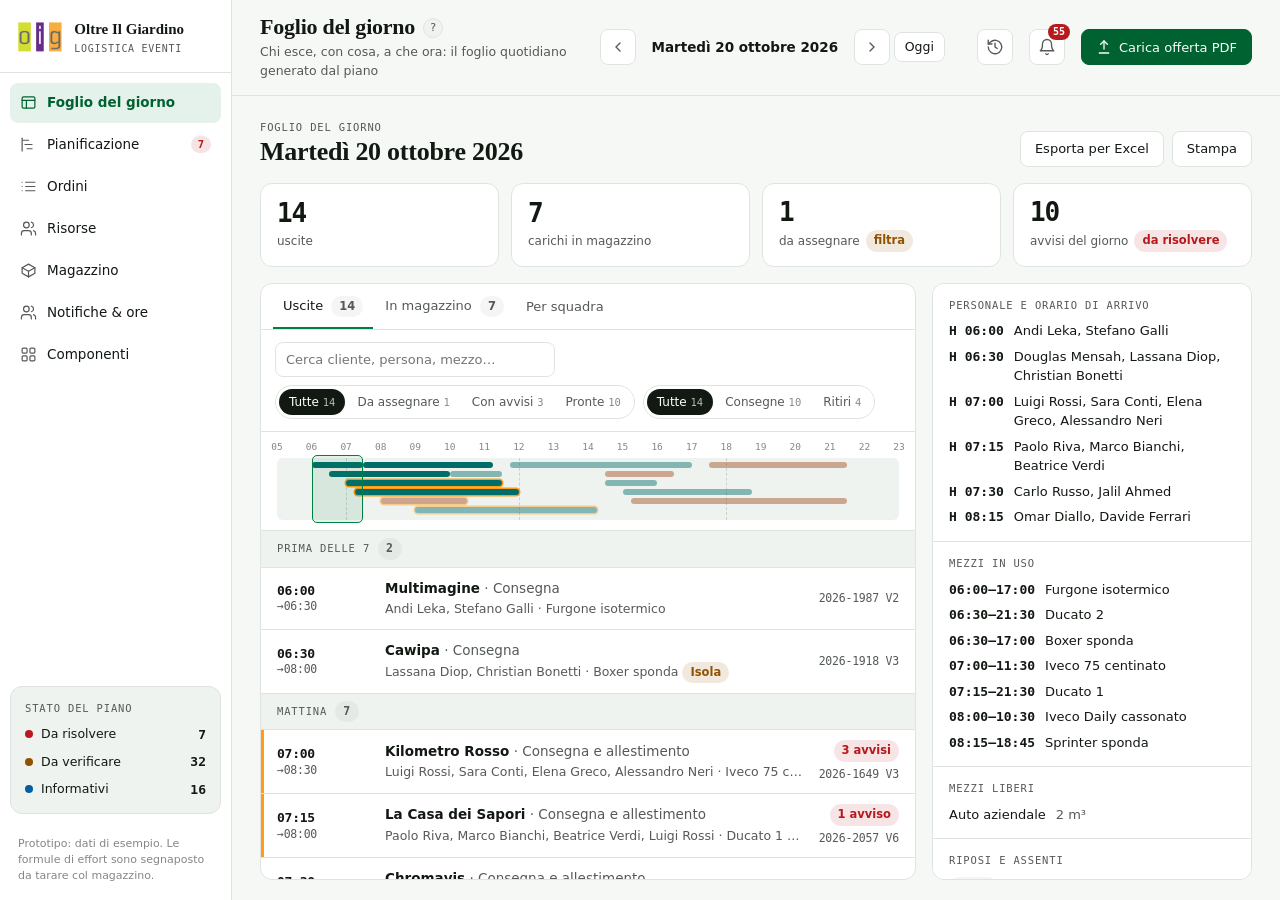
==== Prototipo/index.html @ a17a2441 "Prototipo pianificatore logistica, catalogo e documentazione Dati reali dei clienti (offerte PDF, es" ====
<!doctype html>
<html lang="it">
<head>
<meta charset="utf-8">
<meta name="viewport" content="width=device-width, initial-scale=1">
<meta name="color-scheme" content="light">
<title>Pianificatore Logistica — Oltre Il Giardino</title>
<link rel="icon" href="assets/logo-oig.png">
<script src="assets/offerte/indice.js"></script>
<!-- Font di sistema: nessuna dipendenza esterna (design system Gestione Magazzino) -->
<style>
:root{
  --bg:oklch(97.5% 0.005 145);
  --surface:oklch(100% 0 0);
  --sunken:oklch(96% 0.006 145);
  --fg:oklch(20% 0.015 145);
  --muted:oklch(46% 0.012 145);
  --faint:oklch(62% 0.01 145);
  --border:oklch(91.5% 0.007 145);
  --border-strong:oklch(85% 0.01 145);
  --accent:oklch(52% 0.14 155);
  --accent-ink:oklch(43% 0.12 155);
  --accent-soft:oklch(52% 0.14 155 / .1);
  --on-accent:oklch(99% 0.004 145);
  --hover:oklch(20% 0.015 145 / .045);
  --ok:oklch(46% 0.13 150);
  --warn:oklch(50% 0.13 70);
  --danger:oklch(50% 0.19 27);
  --info:oklch(47% 0.13 250);

  --t-carico:oklch(48% 0.09 255);
  --t-viaggio:oklch(50% 0.09 220);
  --t-consegna:oklch(48% 0.09 190);
  --t-allestimento:oklch(47% 0.12 155);
  --t-disallestimento:oklch(53% 0.12 80);
  --t-ritiro:oklch(51% 0.13 45);
  --t-rientro:oklch(44% 0.04 255);
  --pulse:oklch(78% 0.17 65);
  --t-attesa:oklch(55% 0.03 145);
  --t-pernotta:oklch(42% 0.09 300);
  --t-sopralluogo:oklch(50% 0.1 340);
  --t-altro:oklch(50% 0.02 60);

  --r:8px; --r-lg:12px;
  --font-display:'Iowan Old Style','Charter',Georgia,serif;
  --font-sans:-apple-system,BlinkMacSystemFont,'Segoe UI',system-ui,sans-serif;
  --font-mono:'JetBrains Mono','IBM Plex Mono',ui-monospace,Menlo,Consolas,monospace;
  --ease:cubic-bezier(.2,.7,.2,1);
  --lw:256px;
}
*{box-sizing:border-box}
html,body{height:100%}
body{margin:0; background:var(--bg); color:var(--fg); font:14px/1.5 var(--font-sans); -webkit-font-smoothing:antialiased}
button,input,select,textarea{font:inherit; color:inherit}
h1,h2,h3{margin:0; line-height:1.2; font-weight:600}
h1{font-family:var(--font-display); font-size:22px; letter-spacing:-.01em}
h2{font-size:15px}
h3{font-size:13.5px}
p{margin:0}
:focus-visible{outline:2px solid var(--accent-ink); outline-offset:2px}
.mono{font-family:var(--font-mono); font-variant-numeric:tabular-nums; letter-spacing:-.02em}
.muted{color:var(--muted)}
.small{font-size:12.5px}
.tiny{font-size:11.5px}
.eyebrow{font-family:var(--font-mono); font-size:10.5px; letter-spacing:.08em; text-transform:uppercase; color:var(--muted)}
[hidden]{display:none!important}
.sr{position:absolute; width:1px; height:1px; overflow:hidden; clip:rect(0 0 0 0); white-space:nowrap}
.row{display:flex; align-items:center; gap:8px}
.grow{flex:1; min-width:0}
.wrap{flex-wrap:wrap}

/* ---------- shell ---------- */
.app{display:grid; grid-template-columns:232px minmax(0,1fr); min-height:100vh}
.sidebar{background:var(--surface); border-right:1px solid var(--border); display:flex; flex-direction:column; position:sticky; top:0; height:100vh}
.brand{display:flex; align-items:center; gap:12px; padding:18px 18px 16px; border-bottom:1px solid var(--border)}
.brand img{height:30px; width:auto}
.brand strong{display:block; font-family:var(--font-display); font-size:15px}
.brand small{display:block; font-family:var(--font-mono); font-size:10px; letter-spacing:.07em; text-transform:uppercase; color:var(--muted)}
.nav{padding:10px; display:flex; flex-direction:column; gap:2px; flex:1; overflow-y:auto}
.nav button{display:flex; align-items:center; gap:10px; min-height:40px; padding:8px 10px; border:0; border-radius:var(--r); background:none; cursor:pointer; text-align:left; font-size:13.5px; font-weight:500; transition:background 140ms}
.nav button svg{color:var(--muted); flex:none}
.nav button:hover{background:var(--hover)}
.nav button[aria-current="page"]{background:var(--accent-soft); color:var(--accent-ink); font-weight:600}
.nav button[aria-current="page"] svg{color:var(--accent-ink)}
.nav .count{margin-left:auto; font-family:var(--font-mono); font-size:10.5px; font-weight:700; padding:1px 7px; border-radius:999px; background:oklch(50% 0.19 27 / .12); color:var(--danger)}
.health{margin:10px; padding:14px; border:1px solid var(--border); border-radius:var(--r-lg); background:var(--sunken); display:grid; gap:8px}
.health .row{justify-content:space-between; font-size:12.5px}
.health b{font-family:var(--font-mono); font-size:13px}
.side-foot{padding:12px 18px 16px; font-size:11px; color:var(--faint); line-height:1.45}

.main{min-width:0; display:flex; flex-direction:column}
.topbar{position:sticky; top:0; z-index:20; background:oklch(97.5% 0.005 145 / .9); backdrop-filter:blur(10px); border-bottom:1px solid var(--border); padding:14px 28px; display:flex; align-items:center; gap:16px; flex-wrap:wrap}
.topbar .title{flex:1 1 240px; min-width:0}
.topbar .title p{font-size:12.5px; color:var(--muted); margin-top:3px}
.datenav{display:flex; align-items:center; gap:4px}
.datenav .label{min-width:210px; text-align:center; font-weight:600; font-size:13.5px}
.datenav .label::first-letter{text-transform:uppercase}

/* ---------- controls ---------- */
.btn{display:inline-flex; align-items:center; justify-content:center; gap:7px; min-height:36px; padding:7px 14px; border:1px solid var(--border); border-radius:var(--r); background:var(--surface); cursor:pointer; font-size:13px; font-weight:500; white-space:nowrap; transition:background 140ms, border-color 140ms}
.btn:hover{background:var(--sunken); border-color:var(--border-strong)}
.btn-primary{background:var(--accent-ink); border-color:var(--accent-ink); color:var(--on-accent)}
.btn-primary:hover{background:oklch(38% 0.11 155); border-color:oklch(38% 0.11 155)}
.btn-ghost{border-color:transparent; background:none; color:var(--muted)}
.btn-ghost:hover{color:var(--fg)}
.btn-sm{min-height:30px; padding:4px 10px; font-size:12.5px}
.icon-btn{position:relative; display:inline-grid; place-items:center; width:36px; height:36px; border:1px solid var(--border); border-radius:var(--r); background:var(--surface); color:var(--muted); cursor:pointer; transition:background 140ms, color 140ms}
.icon-btn:hover{background:var(--sunken); color:var(--fg)}
.icon-btn .badge{position:absolute; top:-6px; right:-6px; min-width:18px; padding:1px 5px; border-radius:999px; background:var(--danger); color:#fff; font:700 10px/1.4 var(--font-mono)}
.seg{display:inline-flex; padding:3px; gap:2px; border:1px solid var(--border); border-radius:999px; background:var(--surface)}
.seg button{border:0; background:none; padding:5px 12px; min-height:28px; border-radius:999px; cursor:pointer; font-size:12.5px; font-weight:500; color:var(--muted); transition:background 140ms,color 140ms}
.seg button:hover{color:var(--fg)}
.seg button[aria-pressed="true"]{background:var(--fg); color:var(--surface)}
input,select,textarea{width:100%; min-height:36px; padding:7px 10px; border:1px solid var(--border); border-radius:var(--r); background:var(--surface); font-size:13px; transition:border-color 140ms}
input:hover,select:hover,textarea:hover{border-color:var(--border-strong)}
input:focus,select:focus,textarea:focus{outline:3px solid var(--accent-soft); border-color:var(--accent)}
textarea{min-height:64px; resize:vertical}
label.fl{display:block; font-size:12px; font-weight:600; color:var(--muted); margin-bottom:4px}

.chip{display:inline-flex; align-items:center; gap:5px; padding:2px 8px; border-radius:999px; font-size:11.5px; font-weight:600; white-space:nowrap; background:var(--hover); color:var(--muted)}
.chip.ok{background:oklch(46% 0.13 150 / .12); color:var(--ok)}
.chip.warn{background:oklch(50% 0.13 70 / .13); color:var(--warn)}
.chip.err{background:oklch(50% 0.19 27 / .11); color:var(--danger)}
.chip.info{background:oklch(47% 0.13 250 / .1); color:var(--info)}
.dot{width:8px; height:8px; border-radius:50%; flex:none; background:var(--faint)}
.dot.ok{background:var(--ok)} .dot.warn{background:var(--warn)} .dot.err{background:var(--danger)} .dot.info{background:var(--info)}
.tag{display:inline-flex; align-items:center; gap:6px; font-size:12px; font-weight:600}
.tag i{width:10px; height:10px; border-radius:3px; background:var(--c)}

/* ---------- surfaces ---------- */
.view{padding:24px 28px 56px; display:flex; flex-direction:column; gap:16px; animation:in 220ms var(--ease) both}
@keyframes in{from{opacity:0; transform:translateY(4px)}}
.card{background:var(--surface); border:1px solid var(--border); border-radius:var(--r-lg); min-width:0}
.card-head{padding:12px 16px; border-bottom:1px solid var(--border); display:flex; align-items:center; gap:12px; flex-wrap:wrap; min-height:56px}
.card-body{padding:16px}
.kpis{display:grid; grid-template-columns:repeat(auto-fit,minmax(170px,1fr)); gap:12px}
.kpi{background:var(--surface); border:1px solid var(--border); border-radius:var(--r-lg); padding:14px 16px}
.kpi .n{font-family:var(--font-mono); font-size:26px; font-weight:600; letter-spacing:-.04em; line-height:1.1}
.kpi .l{font-size:12px; color:var(--muted); margin-top:4px; display:flex; gap:6px; align-items:center}
table{width:100%; border-collapse:collapse; font-size:13px}
th{text-align:left; font-size:11.5px; font-weight:600; color:var(--muted); padding:9px 12px; border-bottom:1px solid var(--border); background:var(--sunken); white-space:nowrap; position:sticky; top:0; z-index:1}
td{padding:10px 12px; border-bottom:1px solid var(--border); vertical-align:top}
tbody tr:last-child td{border-bottom:0}
tr.click{cursor:pointer; transition:background 120ms}
tr.click:hover{background:var(--hover)}
.num{text-align:right; font-family:var(--font-mono); font-variant-numeric:tabular-nums; white-space:nowrap}
.table-box{overflow:auto}
.tabbar{display:flex; gap:2px; padding:0 12px; border-bottom:1px solid var(--border)}
.tabbar button{border:0; background:none; padding:12px 10px 10px; cursor:pointer; color:var(--muted); font-size:13px; font-weight:500; border-bottom:2px solid transparent; transition:color 140ms}
.tabbar button:hover{color:var(--fg)}
.tabbar button[aria-selected="true"]{color:var(--fg); border-bottom-color:var(--accent)}
/* registro modifiche */
.reg{list-style:none; margin:0; padding:0; display:grid}
.reg li{display:flex; gap:12px; align-items:center; padding:10px 0; border-bottom:1px solid var(--border)}
.reg li.annullata{opacity:.55} .reg li.annullata .grow>div:first-child{text-decoration:line-through}
.empty{padding:36px 20px; text-align:center; color:var(--muted); font-size:13px}
.meter{width:72px; height:6px; border-radius:999px; background:var(--sunken); overflow:hidden; display:inline-block; vertical-align:middle}
.meter b{display:block; height:100%; background:var(--accent)}
.meter.hi b{background:var(--warn)}

/* ---------- gantt ---------- */
.planner{display:grid; grid-template-columns:minmax(0,1fr) 340px; gap:16px; align-items:start}
@media (max-width:1240px){.planner{grid-template-columns:minmax(0,1fr)}}
.gscroll{overflow:auto; max-height:calc(100vh - 250px); scrollbar-width:thin}
.gantt{position:relative; width:calc(var(--lw) + var(--w)); min-width:100%}
.g-head,.g-row{display:grid; grid-template-columns:var(--lw) var(--w)}
.g-head{position:sticky; top:0; z-index:8; background:var(--surface)}
.g-corner{position:sticky; left:0; z-index:2; background:var(--sunken); border-right:1px solid var(--border); border-bottom:1px solid var(--border); padding:0 14px; display:flex; align-items:center}
.g-scale{position:relative; height:66px; background:var(--sunken); border-bottom:1px solid var(--border)}
.g-mbar{display:flex; height:22px; width:100%}
.mbseg{flex:0 0 auto; height:22px; position:relative; display:flex; align-items:center; background:oklch(91% 0.055 var(--h)); border-right:1px solid var(--surface); box-shadow:inset 0 -1px 0 oklch(80% 0.07 var(--h))}
.mb-lab{position:sticky; left:var(--lw); padding:0 10px; font-size:11px; font-weight:600; letter-spacing:.02em; color:oklch(32% 0.09 var(--h)); white-space:nowrap}
.g-scale .tk{position:absolute; top:22px; bottom:0; border-left:1px solid var(--border); padding:6px 0 0 6px; font-family:var(--font-mono); font-size:11px; color:var(--muted); white-space:nowrap}
.g-scale .tk b{display:block; font-family:var(--font-sans); font-size:12.5px; color:var(--fg); font-weight:600}
.g-scale .tk.today b{color:var(--accent-ink)}
.g-scale .tk.m1{border-left:2px solid var(--border-strong)}
.g-scale .tk.minor{top:50px; padding-top:0; color:var(--faint); font-size:9.5px; border-left-color:transparent}
.g-overlay{position:absolute; top:66px; bottom:0; left:var(--lw); width:var(--w); pointer-events:none}
.g-overlay i{position:absolute; top:0; bottom:0; border-left:1px solid var(--border)}
.g-overlay i.hr{border-left:1px dashed oklch(91.5% 0.007 145 / .7)}
.zoomer{align-items:center}
.sortsel{width:auto; min-height:30px; padding:3px 8px; font-size:12.5px}
.zoomer button{width:28px; padding:0; font-size:16px; line-height:1}
.zoomer span{min-width:48px; text-align:center; font-size:12px; color:var(--muted)}
.g-overlay i.shade{border:0; background:oklch(20% 0.015 145 / .028)}
.g-overlay i.today{border:0; background:var(--accent-soft)}
.g-now{position:absolute; top:0; bottom:0; width:2px; margin-left:-1px; background:var(--danger); z-index:3}
.g-now::before{content:''; position:absolute; top:-1px; left:-3px; width:8px; height:8px; border-radius:50%; background:var(--danger)}
.g-section{position:sticky; left:0; padding:14px 14px 6px; width:var(--lw)}
.g-row{position:relative}
.g-label{position:sticky; left:0; z-index:4; background:var(--surface); border-right:1px solid var(--border); border-bottom:1px solid var(--border); padding:8px 12px 8px 14px; display:flex; align-items:center; gap:8px; min-width:0}
.g-label .t{min-width:0; flex:1}
.g-label .l1{font-size:13px; font-weight:600; white-space:nowrap; overflow:hidden; text-overflow:ellipsis}
.g-label .l2{font-size:11.5px; color:var(--muted); white-space:nowrap; overflow:hidden; text-overflow:ellipsis}
.g-row.child .g-label{padding-left:40px; background:var(--sunken)}
.g-row.child .g-label .l1{font-weight:500}
.g-track{position:relative; border-bottom:1px solid var(--border); min-height:44px}
.g-empty{position:sticky; left:calc(var(--lw) + 16px); display:inline-block; padding:34px 0; font-size:13px; color:var(--muted)}
.g-row.drop .g-track{background:var(--accent-soft); box-shadow:inset 0 0 0 1.5px var(--accent)}
.chev{display:grid; place-items:center; width:24px; height:24px; border:0; border-radius:6px; background:none; color:var(--muted); cursor:pointer; flex:none; transition:transform 160ms var(--ease), background 140ms}
.chev:hover{background:var(--hover); color:var(--fg)}
.chev[aria-expanded="true"]{transform:rotate(90deg)}
.bar{position:absolute; z-index:2; display:flex; align-items:center; padding:0 7px; border:0; border-radius:5px; background:var(--c); color:#fff; font-size:11px; font-weight:600; white-space:nowrap; overflow:hidden; text-overflow:ellipsis; cursor:pointer; box-shadow:inset 0 -1px 0 oklch(0% 0 0 / .14); transition:filter 140ms, transform 140ms}
.bar:hover{filter:brightness(1.1); z-index:5}
.bar[draggable="true"]{cursor:grab}
.bar.dragging{opacity:.35}
.bar.slim{padding:0; justify-content:center; border-radius:min(5px,40%)}
/* barra troppo stretta per il testo: tre puntini indicano che c'è un'etichetta (nel tooltip e nel dettaglio) */
.bar .more{display:flex; gap:2px}
.bar .more i{width:3px; height:3px; border-radius:50%; background:currentColor; opacity:.9}
.bar.occ{background:repeating-linear-gradient(-45deg,var(--c) 0 5px,oklch(from var(--c) calc(l + .14) c h) 5px 10px)}
.bar.manual::after{content:""; position:absolute; top:2px; right:2px; width:5px; height:5px; border-radius:50%; background:#fff}
/* bordo di conflitto interno: non invade le barre vicine */
/* conflitto: la barra pulsa lentamente verso il rosso (niente bordi), lo stesso ritmo per tutte */
.bar.is-conflict::before,.legend .pulse::before{content:""; position:absolute; inset:0; border-radius:inherit; background:var(--pulse); opacity:0; pointer-events:none; animation:conflitto 2.4s ease-in-out infinite}
@keyframes conflitto{0%,100%{opacity:0} 50%{opacity:.85}}
/* la cella della griglia (ora o giorno, secondo lo zoom) che contiene il conflitto pulsa in controfase e più tenue */
.cellpulse{position:absolute; top:0; bottom:0; z-index:0; background:var(--pulse); opacity:0; pointer-events:none; animation:conflitto-cella 2.4s ease-in-out -1.2s infinite}
@keyframes conflitto-cella{0%,100%{opacity:0} 50%{opacity:.22}}
/* barre sottili: tacche rosse sopra e sotto, stessa larghezza, il colore del task resta visibile */
.clash{position:absolute; top:3px; bottom:3px; z-index:1; border-radius:4px; background:repeating-linear-gradient(-45deg, oklch(50% 0.19 27 / .18) 0 5px, transparent 5px 10px)}
.off{position:absolute; top:4px; bottom:4px; z-index:1; border-radius:5px; background:repeating-linear-gradient(-45deg, oklch(20% 0.015 145 / .07) 0 6px, transparent 6px 12px); border:1px dashed var(--border-strong); font-size:11px; color:var(--muted); display:flex; align-items:center; padding:0 8px; overflow:hidden; white-space:nowrap}
/* Spazio + trascina = sposta il diagramma */
body.space-pan .gscroll, body.space-pan .gscroll *{cursor:grab !important}
body.space-pan .gscroll .bar{pointer-events:none}
body.panning .gscroll, body.panning .gscroll *{cursor:grabbing !important; user-select:none}
/* pianificazione a tutta altezza: scorrono solo le righe del Gantt, legenda fissa in fondo */
@media (min-width:1241px){
  .main{height:100vh}
  .view{flex:1; min-height:0; overflow:auto}
  .view.fit{overflow:hidden; padding-bottom:20px}
  .view.fit .planner{flex:1; min-height:0; align-items:stretch}
  .view.fit .planner > .card{display:flex; flex-direction:column; min-height:0}
  .view.fit .gscroll,.view.fit .alerts-scroll{flex:1; min-height:0; max-height:none}
}
.legend{flex:none; display:flex; gap:6px 16px; flex-wrap:wrap; padding:12px 16px; border-top:1px solid var(--border); font-size:12px; color:var(--muted)}

/* ---------- avvisi ---------- */
.alerts{display:flex; flex-direction:column}
.alert{display:grid; grid-template-columns:auto 1fr; gap:4px 10px; padding:12px 16px; border:0; border-bottom:1px solid var(--border); background:none; text-align:left; cursor:pointer; transition:background 120ms}
.alert:hover{background:var(--hover)}
.alert:last-child{border-bottom:0}
.alert .dot{margin-top:6px}
.alert .a-t{font-size:13px; font-weight:600}
.alert .a-d{grid-column:2; font-size:12px; color:var(--muted)}
.alert .a-f{grid-column:2; font-size:12px; color:var(--accent-ink)}
.alerts-scroll{max-height:calc(100vh - 250px); overflow:auto}

/* ---------- foglio del giorno ---------- */
.sheet-head{display:flex; align-items:flex-end; gap:16px; flex-wrap:wrap}
.sheet-head h2{font-family:var(--font-display); font-size:26px; font-weight:600; letter-spacing:-.01em}
.sheet-head h2::first-letter{text-transform:uppercase}
/* foglio del giorno a tutta altezza: lista principale che scorre, colonna laterale fissa */
.giorno{display:grid; grid-template-columns:minmax(0,1fr) 320px; gap:16px; min-height:0}
.gl{display:flex; flex-direction:column; min-height:0}
.gl .tabbar .chip{margin-left:4px}
.gl-filtri{border-bottom:1px solid var(--border)}
.gl-scroll{flex:1; min-height:0; overflow:auto}
.gt{position:relative; padding:8px 16px 10px; border-bottom:1px solid var(--border); background:var(--surface); user-select:none; cursor:col-resize}
.gt-scale{position:relative; height:14px; margin-bottom:4px}
.gt-scale span{position:absolute; transform:translateX(-50%); font-family:var(--font-mono); font-size:9.5px; color:var(--faint)}
.gt-track{position:relative; height:calc(var(--lanes) * 9px + 8px); min-height:24px; border-radius:6px; background:var(--sunken)}
.gt-f{position:absolute; top:0; bottom:0; border-left:1px dashed var(--border-strong)}
.gt-bar{position:absolute; height:6px; padding:0; border:0; border-radius:3px; background:var(--c); opacity:.45; cursor:pointer; transition:opacity 140ms, transform 140ms}
.gt-bar.vis{opacity:1}
.gt-bar.w{box-shadow:0 0 0 1.5px var(--pulse)}
.gt-bar:hover{transform:scaleY(1.6); opacity:1}
.gt-now{position:absolute; top:-3px; bottom:-3px; width:2px; background:var(--danger)}
.gt-cur{position:absolute; top:-3px; bottom:-3px; border:1.5px solid var(--accent); border-radius:5px; background:var(--accent-soft); pointer-events:none; transition:left 120ms, width 120ms}
.gl-item.hot .gl-main,.gl-item.hov .gl-main{background:var(--accent-soft)}
.gl-item.hot{animation:hot 1.6s ease-out}
@keyframes hot{0%{box-shadow:inset 3px 0 0 var(--accent)}100%{box-shadow:inset 3px 0 0 transparent}}
.gl-group + .gl-group{border-top:1px solid var(--border)}
.gl-gh{position:sticky; top:0; z-index:2; display:flex; align-items:center; gap:8px; padding:7px 16px; background:var(--sunken); border-bottom:1px solid var(--border); font-family:var(--font-mono); font-size:10.5px; letter-spacing:.08em; text-transform:uppercase; color:var(--muted)}
.gl-item{border-bottom:1px solid var(--border)}
.gl-item:last-child{border-bottom:0}
.gl-item.has-w{box-shadow:inset 3px 0 0 var(--pulse)}
.gl-main{width:100%; display:grid; grid-template-columns:96px minmax(0,1fr) auto; gap:12px; align-items:center; padding:10px 16px; border:0; background:none; text-align:left; cursor:pointer; transition:background 120ms}
.gl-main:hover{background:var(--hover)}
.gl-item.open .gl-main{background:var(--accent-soft)}
.gl-ora{font-size:13px; font-weight:600; display:flex; flex-direction:column; line-height:1.25}
.gl-ora .muted{font-weight:400; font-size:11.5px}
.gl-body{display:flex; flex-direction:column; gap:2px; min-width:0}
.gl-l1{font-size:13.5px; white-space:nowrap; overflow:hidden; text-overflow:ellipsis}
.gl-l2{font-size:12.5px; color:var(--muted); white-space:nowrap; overflow:hidden; text-overflow:ellipsis}
.gl-side{display:flex; flex-direction:column; align-items:flex-end; gap:4px}
.gl-more{padding:4px 16px 14px 124px; background:var(--accent-soft)}
.gs-row{display:grid; grid-template-columns:170px minmax(0,1fr); gap:12px; padding:9px 16px; border-bottom:1px solid var(--border); align-items:center}
.gs-who{display:flex; flex-direction:column}
.gs-seq{display:flex; flex-wrap:wrap; gap:4px 6px; align-items:center; font-size:12.5px}
.gs-step{display:inline-flex; align-items:center; gap:5px; padding:2px 8px 2px 6px; border-radius:999px; background:var(--sunken)}
.gs-step i{width:8px; height:8px; border-radius:2px; background:var(--c)}
.gs-arr{color:var(--faint)}
.gside{min-height:0; overflow:auto}
.crew-v{grid-template-columns:1fr!important}
.crew-v > div{border-right:0!important; border-bottom:1px solid var(--border)}
.crew-v > div:last-child{border-bottom:0}
.kpi-btn{text-align:left; cursor:pointer; font:inherit; color:inherit; transition:border-color 140ms, background 140ms}
.kpi-btn:hover{border-color:var(--accent); background:var(--accent-soft)}
.print-only{display:none}
@media (min-width:1241px){ .view.fit .giorno{flex:1; grid-template-rows:minmax(0,1fr)} .view.fit .gl,.view.fit .gside{min-height:0; overflow:hidden} .view.fit .gside{overflow:auto} }
@media (max-width:1240px){ .giorno{grid-template-columns:1fr} .gl-scroll{max-height:none} .gl-more{padding-left:16px} }
@media print{ .giorno,.kpis{display:none!important} .print-only{display:block} }
.crew{display:grid; grid-template-columns:repeat(auto-fit,minmax(240px,1fr)); gap:0}
.crew > div{padding:14px 16px; border-right:1px solid var(--border)}
.crew > div:last-child{border-right:0}
.crew ul{list-style:none; margin:8px 0 0; padding:0; display:grid; gap:6px; font-size:13px}
.crew li{display:flex; gap:10px}
.crew .h{font-family:var(--font-mono); font-weight:600; min-width:48px; white-space:nowrap; flex:none}
.sheet td{font-size:12.5px}
.sheet td.who{min-width:150px}
td.mono{white-space:nowrap}
.sheet .need,.mag-sheet .need{color:var(--danger); font-weight:600}
/* report cartacei di magazzino */
.print-only{display:none}
.mag-list{display:grid; gap:14px}
.mag-sheet{padding:16px 18px; display:grid; gap:12px}
.mag-h{display:flex; align-items:flex-start; gap:12px}
.mag-h h3{margin:2px 0 0; font-size:16px}
.mag-h .mono{font-size:18px; font-weight:700}
.mag-info{display:grid; grid-template-columns:repeat(auto-fit,minmax(200px,1fr)); gap:6px 18px; margin:0}
.mag-info dt{font-size:10.5px; letter-spacing:.06em; text-transform:uppercase; color:var(--muted)}
.mag-info dd{margin:0; font-size:13px}
.mag-t{width:100%; border-collapse:collapse; font-size:13px}
.mag-t th,.mag-t td{border:1px solid var(--border); padding:6px 8px; text-align:left}
.mag-t th{background:var(--sunken); font-size:11.5px}
.mag-t .num{text-align:right; font-family:var(--font-mono)}
.mag-t .pen{width:90px} .mag-t .pen.c{text-align:center; font-size:16px; color:var(--muted)}
.mag-firma{display:flex; justify-content:space-between; gap:16px; flex-wrap:wrap; font-size:12px; color:var(--muted); padding-top:6px}

/* ---------- drawer & dialog (pannello dettaglio centrato) ---------- */
.scrim{position:fixed; inset:0; z-index:40; background:oklch(15% 0.02 145 / .45); opacity:0; pointer-events:none; transition:opacity 200ms}
.scrim.open{opacity:1; pointer-events:auto}
.drawer{position:fixed; inset:0; z-index:50; width:min(1320px,calc(100vw - 48px)); height:calc(100vh - 48px); margin:auto; background:var(--surface); border:1px solid var(--border); border-radius:var(--r-lg); box-shadow:0 24px 80px oklch(0% 0 0 / .18); display:flex; flex-direction:column; overflow:hidden; transform:scale(.97); opacity:0; visibility:hidden; transition:transform 220ms var(--ease), opacity 180ms ease, visibility 0s 220ms}
.drawer.open{transform:none; opacity:1; visibility:visible; transition:transform 220ms var(--ease), opacity 180ms ease}
.drawer-head{padding:18px 22px 14px; border-bottom:1px solid var(--border); display:flex; gap:16px; align-items:flex-start; flex-shrink:0}
.drawer-head h2{font-family:var(--font-display); font-size:22px; line-height:1.25}
.drawer-head .eyebrow{font-size:12px; color:var(--muted); text-transform:uppercase; letter-spacing:.06em; margin-bottom:2px}
.drawer-body{padding:0; overflow:auto; display:flex; flex-direction:column; flex:1; min-height:0}
.drawer-body > .detail-layout{flex:1}
.drawer-foot{padding:14px 22px; border-top:1px solid var(--border); display:flex; gap:10px; justify-content:flex-end; align-items:center; flex-shrink:0; background:var(--sunken)}
.drawer-foot .btn{min-height:36px}
.detail-layout{display:grid; grid-template-columns:minmax(0,1.35fr) minmax(0,1fr); gap:22px; padding:22px; align-content:start}
.detail-full{grid-column:1/-1; display:flex; flex-direction:column; gap:16px}
.detail-main,.detail-side{display:flex; flex-direction:column; gap:18px}
.detail-section{background:var(--surface); border:1px solid var(--border); border-radius:var(--r-lg); padding:16px; display:flex; flex-direction:column; gap:12px}
.detail-section > .eyebrow{margin:0}
.detail-section > .sec-head{margin:0}
.drawer .people{margin:0}
.drawer .seq{padding-bottom:6px}
.drawer .seq-i{flex-basis:110px}
@media (max-width:1024px){
  .drawer{width:100vw; height:100vh; max-height:none; border-radius:0; margin:0; inset:0}
  .detail-layout{grid-template-columns:1fr; padding:16px; gap:16px}
  .drawer-foot{position:sticky; bottom:0}
}
.sec > .eyebrow{margin-bottom:8px}
.sec-head{display:flex; align-items:center; gap:8px; margin-bottom:8px; min-height:30px}
.ui-head{display:flex; align-items:center; gap:12px; padding:12px 14px; border-radius:var(--r-lg); background:var(--sunken)}
.ui-head > i{width:6px; align-self:stretch; border-radius:3px; background:var(--c)}
.ui-head-t{font-family:var(--font-mono); font-size:14px; font-weight:600}
.drawer-body > *{flex-shrink:0}
.seq{display:flex; gap:2px; overflow-x:auto; padding-bottom:4px; scrollbar-width:thin}
.seq-i{flex:1 0 82px; display:flex; flex-direction:column; align-items:flex-start; gap:1px; min-width:0; padding:6px 6px 5px; border:1px solid var(--border); border-top:4px solid var(--c); border-radius:6px; background:var(--surface); text-align:left; cursor:pointer; position:relative; transition:background 140ms, border-color 140ms}
.seq-i:hover{background:var(--sunken)}
.seq-i.on{background:var(--accent-soft); border-color:var(--accent); border-top-color:var(--c); box-shadow:0 0 0 1px var(--accent)}
.seq-i.conf::after{content:""; position:absolute; top:4px; right:4px; width:7px; height:7px; border-radius:50%; background:var(--pulse)}
.seq-i > i{display:none}
.seq-n,.seq-d{display:block; width:100%; text-align:left}
.seq-n{max-width:100%; font-size:11.5px; font-weight:600; white-space:nowrap; overflow:hidden; text-overflow:ellipsis}
.seq-d{font-size:10.5px; color:var(--muted)}
.fold{border:1px solid var(--border); border-radius:var(--r); background:var(--surface)}
.fold > summary{display:flex; align-items:center; gap:8px; padding:9px 12px; cursor:pointer; list-style:none; font-size:12.5px; font-weight:600; color:var(--muted)}
.fold > summary::-webkit-details-marker{display:none}
.fold > summary svg{transition:transform 160ms var(--ease)}
.fold[open] > summary svg{transform:rotate(90deg)}
.fold-body{padding:0 12px 12px; display:grid; gap:10px}
.sec .fold{margin-top:10px}
dialog.confirm{width:min(440px,94vw)}
/* dialog di inserimento/modifica dati (anagrafiche, stima): larghezza moderata, non "wide" */
dialog.form{width:min(760px,94vw); max-height:92vh}
dialog.form .dlg-body{padding:20px 24px}
dialog.form .fgrid{grid-template-columns:repeat(2,minmax(0,1fr)); gap:14px 18px}
dialog.form .fgrid .full{grid-column:1/-1}
/* etichette di ambito per i pannelli di dettaglio: ordine (fisso) vs tratta vs task */
.scope{display:inline-flex; align-items:center; gap:5px; font-size:10px; font-weight:700; letter-spacing:.08em; text-transform:uppercase; padding:2px 8px; border-radius:999px; border:1px solid transparent; white-space:nowrap}
.scope.ordine{color:var(--accent-ink); border-color:var(--accent); background:var(--accent-soft)}
.scope.tratta{color:var(--ok); border-color:var(--ok); background:oklch(46% 0.13 150 / .1)}
.scope.task,.scope.piano{color:var(--info); border-color:var(--info); background:oklch(47% 0.13 250 / .1)}
.scope.avvisi{color:var(--warn); border-color:var(--warn); background:oklch(50% 0.13 70 / .1)}
.det-panel{overflow:hidden}
.det-panel.det-ordine{border-left:3px solid var(--accent)}
.det-panel.det-tratta{border-left:3px solid var(--ok)}
.det-panel.det-task,.det-panel.det-piano{border-left:3px solid var(--info)}
.det-panel.det-avvisi{border-left:3px solid var(--warn)}
.det-panel .card-head{gap:10px}
.det-panel .card-head h2{font-size:14px}
/* multi-selezione a checkbox (ruoli, patenti, certificazioni) */
.chipgroup{display:flex; flex-wrap:wrap; gap:8px}
.chk{display:inline-flex; align-items:center; gap:6px; padding:6px 10px; border:1px solid var(--border); border-radius:999px; background:var(--surface); cursor:pointer; font-size:13px; transition:border-color 140ms, background 140ms}
.chk:hover{border-color:var(--accent)}
.chk input{width:auto; min-height:0; accent-color:var(--accent)}
.chk:has(input:checked){border-color:var(--accent); background:var(--accent-soft)}
/* editor assenze/ferie nei moduli */
/* elenchi ad altezza fissa (~3 righe, poi scroll): il dialog non cambia dimensione aggiungendo righe */
.ass-list{display:flex; flex-direction:column; gap:8px; height:158px; overflow:auto; padding-right:4px; scrollbar-width:thin}
.ae-pane[data-pane="arch"] .ass-list{height:380px}
.ass-row{border:1px solid var(--border); border-radius:var(--r); padding:6px 8px 6px 10px; display:flex; gap:6px; align-items:center; flex-wrap:wrap; background:var(--surface)}
.ass-row.bad{border-color:var(--danger)}
.ass-row.hot{animation:hot 1.6s ease-out}
.ass-row select{width:auto; min-height:32px}
.ass-row input{min-height:32px; padding:4px 8px; font-size:12.5px; width:auto; min-width:118px}
.ass-dur{min-width:64px; text-align:right; font-family:var(--font-mono); font-size:11.5px; color:var(--muted)}
.ass-msg{flex-basis:100%; font-size:12px}
.ass-msg:empty{display:none}
.t-warn{color:var(--warn)}
/* dialog addetto: schede + disponibilità */
dialog.form.ae{width:min(980px,94vw)}
.ae .tabbar{padding:0 16px}
/* schede nei dialog: tutte nella stessa cella della griglia, quindi il dialog è alto quanto la scheda più grande
   e non cambia dimensione passando da una scheda all'altra (le nascoste restano in layout ma invisibili) */
.panes{display:grid}
.panes>*{grid-area:1/1; min-width:0; display:block}
/* data-off (non hidden: [hidden] è display:none globale) */
.panes>[data-off]{visibility:hidden}
.tab-n{margin-left:6px; padding:0 6px; border-radius:999px; background:var(--accent-soft); color:var(--accent-ink); font:700 10px/1.6 var(--font-mono)}
.tab-n[hidden]{display:none}
.tab-n.warn{background:oklch(50% 0.13 70 / .14); color:var(--warn)}
.stars{display:inline-flex; flex-direction:row-reverse; justify-content:flex-end; gap:2px}
.stars label{position:relative; padding:2px; font-size:24px; line-height:1; color:var(--border-strong); cursor:pointer; border-radius:4px}
.stars input{position:absolute; opacity:0; width:1px; height:1px}
.stars label:has(input:checked),.stars label:has(input:checked)~label{color:oklch(74% 0.15 80)}
.stars label:has(input:focus-visible){outline:2px solid var(--accent)}
.ae-bar{display:flex; align-items:center; gap:8px; flex-wrap:wrap}
.ae-bar b{min-width:130px; text-align:center; font-size:14px}
.ae-tl{--lw:150px; border:1px solid var(--border); border-radius:var(--r); overflow:hidden}
.ae-tl .gscroll{height:228px}
.ae-me .g-track{cursor:crosshair; user-select:none; touch-action:none}
.ae-sel{position:absolute; top:4px; bottom:4px; z-index:3; display:flex; align-items:center; padding:0 6px; border:1.5px dashed var(--accent); border-radius:5px; background:var(--accent-soft); color:var(--accent-ink); font-size:11px; white-space:nowrap; pointer-events:none}
.ae-sel[hidden]{display:none}
.off[data-act]{cursor:pointer}
.off[data-act]:hover{color:var(--danger); border-color:var(--danger)}
/* griglia delle tabelle di lookup */
.lk-grid{display:grid; grid-template-columns:repeat(2,minmax(0,1fr)); gap:16px}
@media (max-width:1024px){.lk-grid{grid-template-columns:1fr}}
/* ---------- aiuti contestuali (tooltip) ---------- */
.hint{display:inline-grid; place-items:center; width:20px; height:20px; padding:0; border:1px solid var(--border); border-radius:50%; background:var(--sunken); color:var(--muted); cursor:help; font-size:11px; line-height:1; flex:none; transition:border-color 140ms, color 140ms, background 140ms}
.hint:hover,.hint:focus-visible{border-color:var(--accent); color:var(--accent-ink); background:var(--accent-soft); outline:none}
.hint-tip{position:fixed; z-index:90; max-width:320px; padding:10px 12px; border:1px solid var(--border); border-radius:var(--r); background:var(--fg); color:var(--surface); box-shadow:0 12px 32px oklch(0% 0 0 / .22); font-size:12.5px; line-height:1.45}
.hint-tip b{color:var(--accent)}
.hint-tip[hidden]{display:none}


.btn-danger{background:var(--danger); border-color:var(--danger); color:#fff}
.btn-danger:hover{background:oklch(44% 0.18 27); border-color:oklch(44% 0.18 27)}
.comp-grid{display:grid; grid-template-columns:repeat(auto-fill,minmax(420px,1fr)); gap:16px; align-items:start}
.comp .card-head h2{font-size:13.5px}
.mt-leg{border:1px solid var(--border); border-radius:var(--r); padding:10px 12px; display:grid; gap:6px}
.mt-leg + .mt-leg{margin-top:10px}
.mt-dopo{padding:8px 10px; border-radius:var(--r); background:var(--sunken)}
.mt-dopo select{margin-top:2px}
.mt-row{display:grid; grid-template-columns:10px minmax(0,1fr) 168px 64px auto; gap:6px; align-items:center}
.mt-row > i{width:10px; height:22px; border-radius:3px; background:var(--c)}
.mt-row > i.occ{background:repeating-linear-gradient(-45deg,var(--c) 0 3px,transparent 3px 6px)}
.mt-row input{min-height:30px; padding:3px 6px; font-size:12px}
.mt-row.manual .mt-name::after{content:" ✎"; color:var(--warn)}
.mt-name{border:0; background:none; padding:0; text-align:left; font-size:12.5px; color:var(--fg); cursor:pointer; overflow:hidden; text-overflow:ellipsis; white-space:nowrap}
.mt-name:hover{color:var(--accent-ink); text-decoration:underline}
.mt-btns{display:flex; gap:2px}
.mt-btns .icon-btn{width:26px; height:26px; font-size:12px}
.mt-btns .icon-btn:disabled{opacity:.35; cursor:default}
.mt-add{min-height:30px; font-size:12px; padding:3px 8px}
.kv{display:grid; grid-template-columns:120px 1fr; gap:7px 14px; margin:0; font-size:13px}
.kv dt{color:var(--muted)}
.kv dd{margin:0; font-weight:500; min-width:0}
.why{font-size:12px; color:var(--muted); background:var(--sunken); border-radius:var(--r); padding:8px 10px; margin-top:8px}
.people{display:flex; flex-direction:column; gap:6px; margin-bottom:10px}
.person{display:flex; align-items:center; gap:10px; padding:8px 8px 8px 12px; border:1px solid var(--border); border-radius:var(--r)}
.person.bad{border-color:oklch(50% 0.19 27 / .4); background:oklch(50% 0.19 27 / .04)}
.steps{display:flex; flex-direction:column}
.stepi{display:grid; grid-template-columns:12px 1fr auto; gap:10px; align-items:center; padding:7px 8px; border:0; background:none; text-align:left; border-radius:6px; cursor:pointer; font-size:12.5px}
.stepi:hover{background:var(--hover)}
.stepi[aria-current="true"]{background:var(--accent-soft)}
.stepi i{width:10px; height:10px; border-radius:3px; background:var(--c)}
.stats{display:grid; grid-template-columns:repeat(2,minmax(0,1fr)); gap:8px}
.stats > div{background:var(--sunken); border-radius:var(--r); padding:10px 12px}
.stats b{display:block; font-family:var(--font-mono); font-size:17px; letter-spacing:-.03em}
.stats span{font-size:11.5px; color:var(--muted)}

dialog{border:1px solid var(--border); border-radius:var(--r-lg); padding:0; width:min(760px,96vw); max-height:92vh; background:var(--surface); color:var(--fg)}
dialog::backdrop{background:oklch(20% 0.015 145 / .38)}
dialog[open]{display:flex; flex-direction:column; animation:pop 200ms var(--ease)}
@keyframes pop{from{opacity:0; transform:translateY(8px) scale(.99)}}
.dlg-head{padding:16px 20px; border-bottom:1px solid var(--border); display:flex; gap:12px; align-items:flex-start}
.dlg-head h2{font-family:var(--font-display); font-size:20px}
.dlg-body{padding:20px; overflow:auto; display:flex; flex-direction:column; gap:16px}
.dlg-foot{padding:14px 20px; border-top:1px solid var(--border); display:flex; gap:10px; justify-content:flex-end; align-items:center}
.stepper{display:flex; gap:6px}
.stepper span{font-size:12px; font-weight:600; padding:4px 10px; border-radius:999px; background:var(--sunken); color:var(--muted)}
.stepper span.on{background:var(--fg); color:var(--surface)}
.stepper span.done{background:oklch(46% 0.13 150 / .12); color:var(--ok)}
.drop{display:grid; place-items:center; gap:6px; padding:40px 20px; border:1.5px dashed var(--border-strong); border-radius:var(--r-lg); background:var(--sunken); text-align:center; cursor:pointer; transition:border-color 140ms, background 140ms}
.drop:hover,.drop.over{border-color:var(--accent); background:var(--accent-soft)}
.progress{height:6px; border-radius:999px; background:var(--sunken); overflow:hidden}
.progress b{display:block; height:100%; width:0; background:var(--accent); transition:width 260ms linear}
.fgrid{display:grid; grid-template-columns:repeat(2,minmax(0,1fr)); gap:12px 14px}
.fgrid .full{grid-column:1/-1}
.conf{font-size:11px; font-weight:600; margin-top:4px; display:flex; gap:6px; align-items:center}
.field.low input,.field.low select{border-color:oklch(50% 0.13 70 / .6); background:oklch(50% 0.13 70 / .05)}
.preview{display:grid; grid-template-columns:repeat(4,minmax(0,1fr)); gap:8px}
.preview > div{background:var(--sunken); border-radius:var(--r); padding:10px 12px}
.preview b{display:block; font-family:var(--font-mono); font-size:15px}
.preview span{font-size:11.5px; color:var(--muted)}

.toasts{position:fixed; bottom:20px; right:20px; z-index:70; display:flex; flex-direction:column; gap:8px; max-width:360px}
.toast{background:var(--fg); color:var(--surface); border-radius:var(--r); padding:11px 14px; font-size:13px; border-left:3px solid var(--accent); animation:in 180ms var(--ease) both; transition:opacity 200ms}
/* dialog: una sola area di scorrimento */
dialog[open]{overflow:hidden}
.dlg-body{flex:1; min-height:0}
dialog.wide{width:min(1400px,97vw); height:94vh; max-height:94vh}
.dlg-body.split{overflow:hidden; padding-bottom:0}
.rev{flex:1; min-height:0; display:grid; grid-template-columns:minmax(0,1fr) minmax(0,1.1fr); gap:20px}
.pdfpane{display:flex; flex-direction:column; min-height:0; border:1px solid var(--border); border-radius:var(--r-lg); background:var(--sunken); overflow:hidden; margin-bottom:20px}
.pdfbar{display:flex; align-items:center; gap:8px; padding:8px 12px; border-bottom:1px solid var(--border); background:var(--surface); color:var(--muted)}
.pdfview{position:relative; flex:1; overflow:auto; padding:12px}
.pdfpage{position:relative; margin:0 auto 12px; background:#fff; box-shadow:0 1px 3px oklch(0% 0 0 / .18)}
.pdfpage canvas{display:block}
.hl{position:absolute; padding:0; border:0; border-radius:3px; background:oklch(88% 0.14 95 / .32); box-shadow:inset 0 0 0 1px oklch(72% 0.14 85 / .7); cursor:pointer; transition:background 140ms, box-shadow 140ms}
.hl.low{background:oklch(80% 0.13 60 / .3); box-shadow:inset 0 0 0 1px var(--warn)}
.hl:hover,.hl.on{background:oklch(52% 0.14 155 / .2); box-shadow:0 0 0 2px var(--accent); z-index:2}
.revform{min-height:0; overflow:auto; display:flex; flex-direction:column; gap:16px; padding:0 4px 20px 0}
.revform .field.on label,.revform tr.on td:first-child{color:var(--accent-ink)}
.revform .field.on input,.revform .field.on select,.revform .field.on textarea{border-color:var(--accent)}
.revform tr.on{background:var(--accent-soft)}
.src{font-size:11px; color:var(--muted)}
.src.miss{color:var(--warn)}
.offlist{display:grid; grid-template-columns:repeat(auto-fill,minmax(220px,1fr)); gap:8px}
.offitem{display:grid; gap:2px; text-align:left; padding:10px 12px; border:1px solid var(--border); border-radius:var(--r); background:var(--surface); cursor:pointer; transition:border-color 140ms, background 140ms}
.offitem:hover{border-color:var(--accent); background:var(--accent-soft)}
.avv{margin:6px 0 0; padding-left:18px; display:grid; gap:2px}
.standby{display:flex; gap:10px; align-items:flex-start; padding:10px 12px; border:1px dashed oklch(47% 0.13 250 / .45); border-radius:var(--r); background:oklch(47% 0.13 250 / .05); font-size:12.5px; color:var(--muted)}
.standby strong{color:var(--fg)}
.stepper button{font:inherit; font-size:12px; font-weight:600; padding:4px 10px; border-radius:999px; border:0; cursor:pointer; background:oklch(46% 0.13 150 / .12); color:var(--ok)}
.stepper button:hover{text-decoration:underline}
.field.verified input,.field.verified select,.field.verified textarea{border-color:oklch(46% 0.13 150 / .5)}
.wiz-scroll{flex:1; min-height:0; overflow:auto; display:flex; flex-direction:column; gap:16px; padding-bottom:20px}
.dlg-body:has(.wiz-scroll){overflow:hidden; padding-bottom:0}
.sum-head{display:flex; gap:20px; align-items:flex-end; flex-wrap:wrap}
.sum-title{font-family:var(--font-display); font-size:22px; margin:2px 0}
.sum-kpi .stats{grid-template-columns:repeat(4,auto)}
.t-err{color:var(--danger)}
.sum-grid{display:grid; grid-template-columns:repeat(2,minmax(0,1fr)); gap:16px}
@media (max-width:1024px){ .sum-grid{grid-template-columns:1fr} }
.map{margin-top:12px; display:flex; align-items:center; gap:10px; flex-wrap:wrap; min-height:44px}
.map iframe{width:100%; height:280px; border:0; border-radius:var(--r)}
.add-row td{background:var(--sunken)}
.dt-sort{display:inline-flex; align-items:center; gap:4px; border:0; background:none; padding:0; font:inherit; color:inherit; cursor:pointer; white-space:nowrap}
.dt-sort:hover{color:var(--fg)}
th[aria-sort="ascending"] .dt-sort,th[aria-sort="descending"] .dt-sort{color:var(--accent-ink)}
.dt-ico{font-size:9px; opacity:.5}
th[aria-sort="ascending"] .dt-ico,th[aria-sort="descending"] .dt-ico{opacity:1}
th.num .dt-sort{flex-direction:row-reverse}
table.dt tfoot td{font-weight:600; border-top:1px solid var(--border-strong); background:var(--sunken); border-bottom:0}
.dt-piede{display:flex; align-items:center; gap:12px; padding:8px 14px; border-top:1px solid var(--border); font-size:12px; color:var(--muted)}
.dt-pag{margin-left:auto; display:flex; gap:2px}
.dt-pag button{min-width:28px; height:28px; border:1px solid transparent; border-radius:6px; background:none; cursor:pointer; font-size:12px; color:var(--fg)}
.dt-pag button:hover:not(:disabled){background:var(--sunken)}
.dt-pag button.on{border-color:var(--accent); color:var(--accent-ink); font-weight:600}
.dt-pag button:disabled{opacity:.35; cursor:default}
.dt-filtri{padding:12px 14px}
.card-body.dt-filtri{border-bottom:1px solid var(--border)}
.filtri{display:flex; flex-wrap:wrap; gap:8px; align-items:center}
.filtri input[type=search]{max-width:280px; min-height:32px}
.seg-sm button{padding:4px 10px; min-height:26px; font-size:12px}
.seg-n{font-family:var(--font-mono); font-size:10.5px; opacity:.7}
.add-row input,.add-row select{min-height:30px; padding:3px 8px; font-size:12.5px}
.plan{display:flex; flex-direction:column; gap:12px}
.pl-leg{border:1px solid var(--border); border-radius:var(--r); padding:12px; display:grid; gap:10px}
.pl-line{display:flex; align-items:center; gap:8px; flex-wrap:wrap}
.pl-k{font-size:12px; font-weight:600; color:var(--muted); min-width:58px}
.pl-chips{flex:1; display:flex; flex-wrap:wrap; align-items:center; gap:6px; min-width:0}
.pl-chips select{width:auto; min-height:28px; padding:2px 8px; font-size:12px}
.pchip{display:inline-flex; align-items:center; gap:2px; padding:2px 3px 2px 10px; border:1px solid var(--border); border-radius:999px; background:var(--sunken); font-size:12px}
.pchip.bad{border-color:oklch(50% 0.19 27 / .45); color:var(--danger); background:oklch(50% 0.19 27 / .05)}
.pchip button{display:grid; place-items:center; width:20px; height:20px; padding:0; border:0; border-radius:50%; background:none; color:var(--muted); cursor:pointer}
.pchip button:hover{background:var(--hover); color:var(--fg)}
.pl-table th{position:static; padding:6px 8px}
.plan .stats{grid-template-columns:repeat(4,minmax(0,1fr))}
.pl-table td{padding:5px 8px; vertical-align:middle}
.pl-table input{min-height:30px; padding:3px 8px; font-size:12.5px}
@media (max-width:1024px){ .rev{grid-template-columns:1fr} .pdfpane{height:55vh; flex:none} .dlg-body.split{overflow:auto} .revform{overflow:visible} }
.toast.warn{border-left-color:oklch(75% 0.14 75)}

/* ---------- responsive / motion / print ---------- */
@media (max-width:1024px){
  :root{--lw:180px}
  .app{grid-template-columns:1fr}
  .sidebar{position:static; height:auto; flex-direction:row; align-items:center; border-right:0; border-bottom:1px solid var(--border); overflow-x:auto}
  .brand{border:0; padding:10px 14px}
  .brand div{display:none}
  .nav{flex-direction:row; padding:6px; overflow:visible}
  .nav .lbl{display:none}
  .health,.side-foot{display:none}
  .topbar{position:static; padding:12px 16px}
  .view{padding:16px 16px 40px}
  .datenav .label{min-width:0}
  .kv{grid-template-columns:1fr}
  .fgrid,.preview{grid-template-columns:1fr 1fr}
}
@media (prefers-reduced-motion:reduce){*{animation-duration:1ms!important; transition-duration:1ms!important}
  .bar.is-conflict::before,.legend .pulse::before{animation:none!important; opacity:.6}
  .cellpulse{animation:none!important; opacity:.14}}
@media print{
  body{background:#fff}
  .sidebar,.topbar,.no-print,.toasts{display:none!important}
  .app{display:block}
  .view{padding:0; animation:none}
  .card{border-color:#999; break-inside:avoid}
  th{background:#eee}
  .print-only{display:block}
  .mag-sheet{break-inside:avoid; box-shadow:none} .mag-list{gap:8mm} .mag-title{margin-bottom:4mm; font-size:14px} .mag-t th,.mag-t td{border-color:#666}
}
</style>
</head>
<body>
<div class="app">
  <aside class="sidebar">
    <div class="brand">
      <img src="assets/logo-oig.png" alt="" width="241" height="163">
      <div><strong>Oltre Il Giardino</strong><small>Logistica eventi</small></div>
    </div>
    <nav class="nav" id="nav" aria-label="Sezioni"></nav>
    <div class="health" id="health" aria-live="polite"></div>
    <p class="side-foot">Prototipo: dati di esempio. Le formule di effort sono segnaposto da tarare col magazzino.</p>
  </aside>

  <div class="main">
    <header class="topbar">
      <div class="title"><div class="row"><h1 id="pageTitle"></h1><span id="pageHint"></span></div><p id="pageSub"></p></div>
      <div class="datenav" id="datenav">
        <button class="icon-btn" data-act="date" data-step="-1" aria-label="Indietro"><svg width="16" height="16" viewBox="0 0 24 24" fill="none" stroke="currentColor" stroke-width="2" stroke-linecap="round"><path d="m15 18-6-6 6-6"/></svg></button>
        <span class="label" id="dateLabel" aria-live="polite"></span>
        <button class="icon-btn" data-act="date" data-step="1" aria-label="Avanti"><svg width="16" height="16" viewBox="0 0 24 24" fill="none" stroke="currentColor" stroke-width="2" stroke-linecap="round"><path d="m9 18 6-6-6-6"/></svg></button>
        <button class="btn btn-sm" data-act="today">Oggi</button>
        <div class="seg" id="stepSeg" role="group" aria-label="Sposta di">
          <button data-act="step" data-v="giorno">1 g</button><button data-act="step" data-v="settimana">1 sett</button><button data-act="step" data-v="mese">1 mese</button>
        </div>
      </div>
      <div class="row" id="topActions" style="gap:8px"></div>
      <button class="icon-btn" data-act="reg-open" aria-label="Registro modifiche" title="Registro modifiche (Ctrl+Z annulla l'ultima)">
        <svg width="18" height="18" viewBox="0 0 24 24" fill="none" stroke="currentColor" stroke-width="1.8" stroke-linecap="round" stroke-linejoin="round"><path d="M3 12a9 9 0 1 0 3-6.7L3 8"/><path d="M3 3v5h5M12 7v5l3 2"/></svg>
      </button>
      <button class="icon-btn" data-act="alerts" aria-label="Avvisi">
        <svg width="18" height="18" viewBox="0 0 24 24" fill="none" stroke="currentColor" stroke-width="1.8" stroke-linecap="round" stroke-linejoin="round"><path d="M18 8a6 6 0 1 0-12 0c0 7-3 9-3 9h18s-3-2-3-9"/><path d="M13.7 21a2 2 0 0 1-3.4 0"/></svg>
        <span class="badge" id="bell"></span>
      </button>
      <button class="btn btn-primary" data-act="ingest">
        <svg width="16" height="16" viewBox="0 0 24 24" fill="none" stroke="currentColor" stroke-width="2" stroke-linecap="round" stroke-linejoin="round"><path d="M12 15V3"/><path d="m7 8 5-5 5 5"/><path d="M5 21h14"/></svg>
        Carica offerta PDF
      </button>
    </header>
    <main class="view" id="view" tabindex="-1"></main>
  </div>
</div>

<div class="scrim" id="scrim" data-act="close-drawer"></div>
<aside class="drawer" id="drawer" role="dialog" aria-modal="true" aria-labelledby="drawerTitle">
  <div class="drawer-head">
    <div class="grow"><div class="eyebrow" id="drawerKicker"></div><h2 id="drawerTitle"></h2></div>
    <button class="icon-btn" data-act="close-drawer" aria-label="Chiudi dettaglio"><svg width="18" height="18" viewBox="0 0 24 24" fill="none" stroke="currentColor" stroke-width="1.8" stroke-linecap="round"><path d="M18 6 6 18M6 6l12 12"/></svg></button>
  </div>
  <div class="drawer-body" id="drawerBody"></div>
  <div class="drawer-foot" id="drawerFoot"></div>
</aside>

<dialog id="ingest" aria-labelledby="ingTitle">
  <div class="dlg-head">
    <div class="grow"><h2 id="ingTitle">Importa offerta</h2><p class="small muted">Estrazioni reali LlamaExtract (EU) delle offerte in «PDF Offerte»; il volume degli articoli è stimato.</p></div>
    <button class="icon-btn" data-act="close-ingest" aria-label="Chiudi"><svg width="18" height="18" viewBox="0 0 24 24" fill="none" stroke="currentColor" stroke-width="1.8" stroke-linecap="round"><path d="M18 6 6 18M6 6l12 12"/></svg></button>
  </div>
  <div class="dlg-body" id="ingBody"></div>
  <div class="dlg-foot" id="ingFoot"></div>
</dialog>

<div class="toasts" id="toasts" aria-live="polite"></div>
<div class="hint-tip" id="hintTip" role="tooltip" hidden></div>

<script>
"use strict";
/* ============================================================
   UTILITÀ
   ============================================================ */
const H=36e5;
const TODAY=new Date(2026,9,20);
const pad=n=>String(n).padStart(2,"0");
const addH=(d,h)=>new Date(d.getTime()+h*H);
const addD=(d,n)=>{const x=new Date(d); x.setDate(x.getDate()+n); return x;};
const sod=d=>{const x=new Date(d); x.setHours(0,0,0,0); return x;};
const monday=d=>addD(sod(d),-((d.getDay()+6)%7));
const addM=(d,n)=>{const x=new Date(d); x.setMonth(x.getMonth()+n); return x;};
const dkey=d=>d.getFullYear()+"-"+pad(d.getMonth()+1)+"-"+pad(d.getDate());
const hm=d=>pad(d.getHours())+":"+pad(d.getMinutes());
const dm=d=>pad(d.getDate())+"/"+pad(d.getMonth()+1);
const GG=["dom","lun","mar","mer","gio","ven","sab"];
const dayLong=d=>d.toLocaleDateString("it-IT",{weekday:"long",day:"numeric",month:"long",year:"numeric"});
const num=(n,dec=1)=>n.toLocaleString("it-IT",{maximumFractionDigits:dec});
const dur=h=>{const m=Math.round(h*60), a=Math.floor(m/60), b=m%60; return a&&b?`${a} h ${pad(b)}`:a?`${a} h`:`${b} min`;};
const q15=h=>Math.ceil(h*4-1e-9)/4;
const rng=t=>`${GG[t.inizio.getDay()]} ${dm(t.inizio)} ${hm(t.inizio)}–${sod(t.inizio).getTime()===sod(t.fine).getTime()?"":dm(t.fine)+" "}${hm(t.fine)}`;
const esc=s=>String(s??"").replace(/[&<>"']/g,c=>({"&":"&amp;","<":"&lt;",">":"&gt;",'"':"&quot;","'":"&#39;"}[c]));
const $=id=>document.getElementById(id);
const showDlg=d=>{if(typeof d.showModal==="function")d.showModal();else d.setAttribute("open","open");};
const closeDlg=d=>{if(!d)return; if(typeof d.close==="function")d.close();else{d.removeAttribute("open"); d.dispatchEvent(new Event("close",{bubbles:false}));}};
const ICON={
  sheet:'<rect x="3" y="4" width="18" height="16" rx="2"/><path d="M3 9h18M9 9v11"/>',
  gantt:'<path d="M4 6h8M7 12h10M10 18h7"/><path d="M3 3v18"/>',
  list:'<path d="M8 6h13M8 12h13M8 18h13M3 6h.01M3 12h.01M3 18h.01"/>',
  users:'<path d="M16 21v-2a4 4 0 0 0-4-4H6a4 4 0 0 0-4 4v2"/><circle cx="9" cy="7" r="4"/><path d="M22 21v-2a4 4 0 0 0-3-3.9M16 3.1a4 4 0 0 1 0 7.8"/>',
  box:'<path d="M21 8 12 3 3 8v8l9 5 9-5Z"/><path d="m3 8 9 5 9-5M12 13v8"/>',
  chev:'<path d="m9 18 6-6-6-6"/>',
  x:'<path d="M18 6 6 18M6 6l12 12"/>',
  grid:'<rect x="3" y="3" width="7" height="7" rx="1.5"/><rect x="14" y="3" width="7" height="7" rx="1.5"/><rect x="3" y="14" width="7" height="7" rx="1.5"/><rect x="14" y="14" width="7" height="7" rx="1.5"/>',
  file:'<path d="M14 3H6a2 2 0 0 0-2 2v14a2 2 0 0 0 2 2h12a2 2 0 0 0 2-2V9Z"/><path d="M14 3v6h6"/>'
};
const icon=(n,s=17)=>`<svg width="${s}" height="${s}" viewBox="0 0 24 24" fill="none" stroke="currentColor" stroke-width="1.7" stroke-linecap="round" stroke-linejoin="round" aria-hidden="true">${ICON[n]}</svg>`;

/* ============================================================
   COMPONENTI (window.UI) — ogni vista è composta da questi pezzi; catalogo dal vivo nella vista «Componenti».
   Restituiscono HTML (stringa); le azioni passano da data-act, gestite dal click delegato.
   Struttura: sezione · pannello · intestazione · piegabile
   Dati:      kpi · kpiRiga · dettagli · tabella · stato · contatore
   Piano:     sequenza · risorsa · avviso · avvisi · binario · inArrivo · nota
   Moduli:    campo · selezione · conferma()
   ============================================================ */
const UI={
  /* stato: chip colorata. tono: ok | warn | err | info | (neutro) */
  stato:(testo,tono="",titolo="")=>`<span class="chip ${tono}"${titolo?` title="${esc(titolo)}"`:""}>${esc(testo)}</span>`,
  contatore:(n,tono="")=>n?`<span class="chip ${tono}">${n}</span>`:"",
  /* aiuto contestuale: icona «?» che mostra il testo da AIUTI[chiave] */
  hint:k=>`<button type="button" class="hint" data-hint="${esc(k)}" aria-label="Aiuto su questa sezione">?</button>`,
  /* sezione del pannello laterale: etichetta, azioni a destra, corpo */
  sezione:({titolo,azioni="",corpo,id="",aiuto})=>`<section class="sec"${id?` id="${id}"`:""}>${titolo||azioni?`<div class="sec-head"><div class="eyebrow grow">${titolo||""}${aiuto?` ${UI.hint(aiuto)}`:""}</div>${azioni}</div>`:""}${corpo}</section>`,
  /* pannello: card con intestazione */
  /* pannello: card con intestazione (titolo/azioni) o testata libera (es. schede), corpo e piede facoltativo */
  pannello:({titolo,azioni="",testata="",corpo,piede="",classe="",aiuto})=>`<section class="card ${classe}">${testata}${titolo||azioni?`<div class="card-head"><h2 class="grow">${titolo||""}${aiuto?` ${UI.hint(aiuto)}`:""}</h2>${azioni}</div>`:""}${corpo}${piede?`<div class="card-body small muted" style="border-top:1px solid var(--border)">${piede}</div>`:""}</section>`,
  /* schede: tab che cambiano state[chiave] */
  schede:(chiave,voci)=>`<div class="tabbar" role="tablist">${voci.map(([k,l])=>`<button role="tab" data-act="tab" data-k="${chiave}" data-v="${k}" aria-selected="${state[chiave]===k}">${l}</button>`).join("")}</div>`,
  /* misura: barra di riempimento con valore */
  misura:(v,max,unita="")=>`<span class="meter${v/max>.85?" hi":""}"><b style="width:${Math.min(100,v/max*100)}%"></b></span> <span class="mono small">${num(v,0)}${unita?" "+unita:""}</span>`,
  /* elenco: blocco con titolo e coppie [sinistra, destra] */
  elenco:(titolo,voci,vuoto="Nessuno")=>`<div><div class="eyebrow">${esc(titolo)}</div><ul>${voci.map(([a,b])=>`<li>${a}<span>${b}</span></li>`).join("")||`<li class="muted">${esc(vuoto)}</li>`}</ul></div>`,
  /* tipoTask: etichetta colorata di un tipo di micro-task */
  /* gettone: persona o mezzo compatto con ✕ (anteprima del piano) */
  gettone:(testo,rimuovi,problema=false)=>`<span class="pchip${problema?" bad":""}">${esc(testo)}<button type="button" ${rimuovi} aria-label="Togli ${esc(testo)}">${icon("x",12)}</button></span>`,
  tipoTask:tipo=>`<span class="tag" style="--c:var(${TIPI[tipo].c})"><i></i>${TIPI[tipo].l}</span>`,
  /* voce: riga punto + titolo + testo, senza azione (criticità, note) */
  voce:(tono,titolo,testo)=>`<div class="alert" style="cursor:default"><i class="dot ${tono}"></i><span class="a-t">${esc(titolo)}</span><span class="a-d">${esc(testo)}</span></div>`,
  /* blocco piegabile (chiuso di default) */
  piegabile:({titolo,corpo,aperto=false,conteggio=""})=>`<details class="fold"${aperto?" open":""}><summary><span class="grow">${titolo}</span>${conteggio!==""?`<span class="chip">${conteggio}</span>`:""}${icon("chev",14)}</summary><div class="fold-body">${corpo}</div></details>`,
  /* testata del pannello laterale: tipo colorato, titolo, sottotitolo, stati */
  intestazione:({colore,titolo,sotto="",stati=""})=>`<div class="ui-head"${colore?` style="--c:var(${colore})"`:""}>${colore?"<i></i>":""}<div class="grow"><div class="ui-head-t">${esc(titolo)}</div>${sotto?`<div class="small muted">${sotto}</div>`:""}</div>${stati}</div>`,
  kpi:(n,etichetta,stato)=>`<div class="kpi"><div class="n">${esc(n)}</div><div class="l">${esc(etichetta)}${stato?` ${UI.stato(stato[0],stato[1])}`:""}</div></div>`,
  kpiRiga:voci=>`<div class="stats">${voci.map(([n,l])=>`<div><b>${esc(n)}</b><span>${esc(l)}</span></div>`).join("")}</div>`,
  /* dettagli: coppie etichetta → valore (valore già in HTML) */
  dettagli:voci=>`<dl class="kv">${voci.filter(Boolean).map(([k,v])=>`<dt>${esc(k)}</dt><dd>${v}</dd>`).join("")}</dl>`,
  /* tabella: colonne [{t:"Titolo", num:true}], righe = array di celle HTML */
  /* tabella: colonne [{t, num, mono, cls}]; righe = array di celle HTML oppure {celle, act} per righe cliccabili; senza colonne/titoli: solo corpo */
  tabella:({colonne,righe,vuoto="Nessun dato.",classe="",testa=true})=>{
    const cl=c=>[c?.num&&"num",c?.mono&&"mono",c?.cls].filter(Boolean).join(" ");
    const td=(v,i)=>v&&typeof v==="object"?`<td colspan="${v.span}"${v.cls?` class="${v.cls}"`:""}>${v.html}</td>`:`<td${cl(colonne[i])?` class="${cl(colonne[i])}"`:""}>${v}</td>`;
    const tr=r=>{const R=Array.isArray(r)?{celle:r}:r, cls=[R.act&&"click",R.cls].filter(Boolean).join(" ");
      return `<tr${cls?` class="${cls}"`:""}${R.act?` ${R.act} tabindex="0"`:""}${R.attr?` ${R.attr}`:""}>${R.celle.map(td).join("")}</tr>`;};
    return `<div class="table-box"><table class="${classe}">${testa?`<thead><tr>${colonne.map(c=>`<th${c.num?' class="num"':""}>${esc(c.t)}</th>`).join("")}</tr></thead>`:""}<tbody>${righe.length?righe.map(tr).join(""):`<tr><td colspan="${colonne.length}" class="empty">${esc(vuoto)}</td></tr>`}</tbody></table></div>`;},
  /* sequenza: mini-timeline orizzontale dei micro-task, il corrente evidenziato; ogni tappa apre il suo task */
  sequenza:(tasks,corrente)=>`<div class="seq" role="list">${tasks.map(x=>`<button class="seq-i${x.id===corrente?" on":""}${state.av.conflitti.has(x.id)?" conf":""}" role="listitem" data-act="task" data-id="${x.id}" style="--c:var(${TIPI[x.tipo].c})" title="${esc(tl(x)+" — "+rng(x))}" aria-current="${x.id===corrente}">
      <i></i><span class="seq-n">${esc(tsh(x))}</span><span class="seq-d mono">${GG[x.inizio.getDay()]} ${hm(x.inizio)}</span></button>`).join("")}</div>`,
  /* risorsa: riga persona o mezzo con stati e azione per toglierla */
  risorsa:({nome,sotto="",stati=[],problema=false,rimuovi})=>`<div class="person${problema?" bad":""}"><div class="grow"><strong>${esc(nome)}</strong> <span class="small muted">${esc(sotto)}</span></div>${stati.join(" ")}${rimuovi?`<button class="icon-btn" style="width:30px;height:30px" ${rimuovi} aria-label="Togli ${esc(nome)}">${icon("x",14)}</button>`:""}</div>`,
  /* avviso: punto colorato, titolo, dettaglio, azione suggerita; cliccabile se ha indice */
  avviso:(w,{clic=true,azione=true}={})=>{const i=state.av?.list.indexOf(w);
    return `<${clic&&i>=0?`button class="alert" data-act="warn" data-i="${i}"`:'div class="alert" style="cursor:default"'}><i class="dot ${sevCls(w.sev)}"></i><span class="a-t">${esc(w.titolo)}</span><span class="a-d">${esc(w.dettaglio)}</span>${azione&&w.azione?`<span class="a-f">${esc(w.azione)}</span>`:""}</${clic&&i>=0?"button":"div"}>`;},
  avvisi:(list,opz={})=>list.length?list.map(w=>UI.avviso(w,opz)).join(""):`<div class="empty">${esc(opz.vuoto||"Nessun avviso: risorse, capacità e accessi sono coerenti.")}</div>`,
  /* binario: stepper; i passi già fatti sono cliccabili se si passa act */
  binario:(passi,corrente,act)=>`<div class="stepper">${passi.map((s,i)=>i<corrente&&act&&i>=2?`<button type="button" class="done" data-act="${act}" data-v="${i}">${i+1} · ${s}</button>`:`<span class="${i===corrente?"on":i<corrente?"done":""}">${i+1} · ${s}</span>`).join("")}</div>`,
  inArrivo:(titolo,testo)=>`<div class="standby"><span class="chip info">In arrivo</span><span><strong>${esc(titolo)}</strong> ${esc(testo)}</span></div>`,
  nota:testo=>`<p class="why">${testo}</p>`,
  /* campo modulo con etichetta */
  campo:({id,etichetta,valore="",tipo="text",attr="",pieno=false})=>`<div${pieno?' class="full"':""}><label class="fl" for="${id}">${esc(etichetta)}</label>${tipo==="textarea"?`<textarea id="${id}" ${attr}>${esc(valore)}</textarea>`:`<input id="${id}" type="${tipo}" value="${esc(valore)}" ${attr}>`}</div>`,
  selezione:({id,etichetta,opzioni,attr="",nascosta=true})=>`<div>${etichetta?`<label class="${nascosta?"sr":"fl"}" for="${id}">${esc(etichetta)}</label>`:""}<select id="${id}" ${attr}>${opzioni.map(([v,l,sel])=>`<option value="${esc(v)}"${sel?" selected":""}>${esc(l)}</option>`).join("")}</select></div>`,
  /* conferma: dialog che sostituisce confirm(); restituisce una Promise<boolean> */
  conferma:({titolo,testo,ok="Conferma",pericolo=false})=>new Promise(res=>{
    const d=document.createElement("dialog"); d.className="confirm";
    d.innerHTML=`<div class="dlg-head"><h2 class="grow">${esc(titolo)}</h2></div><div class="dlg-body"><p>${esc(testo)}</p></div>
      <div class="dlg-foot"><button class="btn" value="no">Annulla</button><button class="btn ${pericolo?"btn-danger":"btn-primary"}" value="si">${esc(ok)}</button></div>`;
    document.body.append(d);
    d.querySelectorAll(".dlg-foot button").forEach(b=>b.onclick=()=>{d.returnValue=b.value; closeDlg(d);});
    d.addEventListener("close",()=>{res(d.returnValue==="si"); d.remove();});
    showDlg(d);
    d.querySelector(".dlg-foot .btn:last-child").focus();
  })
};

/* ---------- UI.datatable e UI.filtri (ispirati a CRM.DataTable e CRM.FilterBar) ----------
   Lo stato (ordinamento, pagina, filtri) vive in state.dt[id], così sopravvive ai render.
   colonne: [{key, t, tipo:"testo"|"numero"|"data"|"ora"|"stato", valore:r=>…, cella:r=>html, ordina:r=>…, totale:true, cls, sort:false}] */
const dtStato=id=>state.dt[id]??={ord:null,pag:0,q:"",seg:{}};
const DT_TIPI={
  testo:{v:x=>String(x??"").toLocaleLowerCase("it"),f:x=>esc(x??"—")},
  numero:{v:x=>+x||0,f:x=>num(+x||0),num:true},
  data:{v:x=>x?+new Date(x):0,f:x=>x?`${GG[new Date(x).getDay()]} ${dm(new Date(x))} ${hm(new Date(x))}`:"—",mono:true},
  ora:{v:x=>x?+new Date(x):0,f:x=>x?hm(new Date(x)):"—",mono:true},
  stato:{v:x=>String(x??""),f:x=>esc(x??"")}
};
Object.assign(UI,{
  /* datatable: ordinamento cliccando l'intestazione, paginazione, conteggio, totali, stato vuoto */
  datatable:({id,colonne,righe,perPagina=25,vuoto="Nessun elemento",suggerimento="",riga,classe="",ordIniziale=null})=>{
    const st=dtStato(id); if(!st.ord&&ordIniziale) st.ord={...ordIniziale};
    const cols=colonne.map(c=>({...c,_t:DT_TIPI[c.tipo||"testo"],_v:c.valore||(r=>r[c.key])}));
    let lista=righe;
    if(st.ord){ const c=cols.find(x=>x.key===st.ord.key); if(c){ const val=c.ordina||(r=>c._t.v(c._v(r)));
      lista=[...righe].sort((a,b)=>{const x=val(a),y=val(b), r=typeof x==="string"?x.localeCompare(y,"it",{numeric:true}):x-y; return st.ord.dir==="desc"?-r:r;}); } }
    const n=lista.length, pagine=perPagina?Math.max(1,Math.ceil(n/perPagina)):1; st.pag=Math.min(st.pag,pagine-1);
    const vis=perPagina?lista.slice(st.pag*perPagina,(st.pag+1)*perPagina):lista;
    const cl=c=>[(c.num??c._t.num)&&"num",(c.mono??c._t.mono)&&"mono",c.cls].filter(Boolean).join(" ");
    const th=c=>{const att=!!st.ord && st.ord.key===c.key, dir=att?st.ord.dir:"";
      return c.sort===false||!c.key?`<th${cl(c)?` class="${cl(c)}"`:""}>${esc(c.t)}</th>`
        :`<th class="${cl(c)}" aria-sort="${att?(dir==="asc"?"ascending":"descending"):"none"}"><button type="button" class="dt-sort" data-act="dt-sort" data-dt="${id}" data-k="${c.key}">${esc(c.t)}<span class="dt-ico">${att?(dir==="asc"?"▲":"▼"):"↕"}</span></button></th>`;};
    const td=(c,r,i)=>`<td${cl(c)?` class="${cl(c)}"`:""}>${c.cella?c.cella(r):(Array.isArray(r)&&r[i]!==undefined?r[i]:r.celle?.[i]!==undefined?r.celle[i]:c._t.f(c._v(r)))}</td>`;
    const tr=(r)=>{const x=riga?riga(r):{}; return `<tr${x.act?` class="click${x.cls?" "+x.cls:""}" ${x.act} tabindex="0"`:x.cls?` class="${x.cls}"`:""}>${cols.map((c,i)=>td(c,r,i)).join("")}</tr>`;};
    const tot=cols.some(c=>c.totale)?`<tfoot><tr>${cols.map((c,i)=>`<td${cl(c)?` class="${cl(c)}"`:""}>${c.totale?num(lista.reduce((s,r)=>s+(+c._v(r)||0),0)):i===0?"Totale":""}</td>`).join("")}</tr></tfoot>`:"";
    const nav=pagine>1?`<nav class="dt-pag" aria-label="Pagine">${[["‹",st.pag-1,st.pag===0,"Pagina precedente"],...Array.from({length:pagine},(_,i)=>[i+1,i,false,"Pagina "+(i+1)]),["›",st.pag+1,st.pag===pagine-1,"Pagina successiva"]]
      .map(([t,p,dis,tit])=>`<button type="button" data-act="dt-pag" data-dt="${id}" data-p="${p}"${dis?" disabled":""}${p===st.pag&&typeof t==="number"?' aria-current="page" class="on"':""} title="${tit}">${t}</button>`).join("")}</nav>`:"";
    return `<div class="table-box"><table class="dt ${classe}"><thead><tr>${cols.map(th).join("")}</tr></thead><tbody>${vis.length?vis.map(tr).join("")
      :`<tr><td colspan="${cols.length}"><div class="empty"><strong>${esc(vuoto)}</strong>${suggerimento?`<div class="small">${esc(suggerimento)}</div>`:""}</div></td></tr>`}</tbody>${tot}</table></div>
      ${n?`<div class="dt-piede"><span>${pagine>1?`${st.pag*perPagina+1}–${Math.min(n,(st.pag+1)*perPagina)} di `:""}${n} ${n===1?"elemento":"elementi"}</span>${nav}</div>`:""}`;
  },
  /* filtri: ricerca + gruppi di segmenti con conteggio. segmenti: [{nome, etichetta, voci:[[valore, etichetta, n]]}] ("" = tutti) */
  filtri:({id,cerca="",segmenti=[]})=>{const st=dtStato(id), attivi=(st.q?1:0)+Object.values(st.seg).filter(Boolean).length;
    return `<div class="filtri">${cerca?`<label class="sr" for="dtq-${id}">Cerca</label><input id="dtq-${id}" type="search" placeholder="${esc(cerca)}" value="${esc(st.q)}" data-dtq="${id}">`:""}
      ${segmenti.map(g=>`<div class="seg seg-sm" role="group" aria-label="${esc(g.etichetta)}">${g.voci.map(([v,l,n])=>`<button data-act="dt-seg" data-dt="${id}" data-g="${g.nome}" data-v="${esc(v)}" aria-pressed="${(st.seg[g.nome]||"")===v}">${esc(l)}${n!=null?` <span class="seg-n">${n}</span>`:""}</button>`).join("")}</div>`).join("")}
      ${attivi?`<button class="btn btn-sm btn-ghost" data-act="dt-reset" data-dt="${id}">Togli i filtri</button>`:""}</div>`;},
  /* applica ricerca e segmenti di un filtro a un elenco. testo: r=>stringa ricercabile; campi: {nome: r=>valore} */
  filtra:(id,righe,testo,campi={})=>{const st=dtStato(id), q=st.q.toLocaleLowerCase("it").trim();
    return righe.filter(r=>(!q||testo(r).toLocaleLowerCase("it").includes(q))&&Object.entries(st.seg).every(([g,v])=>!v||(Array.isArray(campi[g]?.(r))?campi[g](r).includes(v):String(campi[g]?.(r))===v)));},
  /* conteggio per segmento, sul set già filtrato dalla ricerca e dagli altri gruppi */
  conta:(id,righe,testo,campi,gruppo,valore)=>{const st=dtStato(id), salv=st.seg[gruppo]; st.seg[gruppo]="";
    const base=UI.filtra(id,righe,testo,campi); st.seg[gruppo]=salv; return valore?base.filter(r=>(Array.isArray(campi[gruppo](r))?campi[gruppo](r).includes(valore):String(campi[gruppo](r))===valore)).length:base.length;}
});

/* ---------- vista Componenti: catalogo dal vivo ---------- */
function viewComponenti(){
  const t0=tutti()[0], w0=state.av.list[0], ex=(nome,uso,html)=>`<article class="card comp"><div class="card-head"><h2 class="grow mono">UI.${nome}</h2><span class="small muted">${uso}</span></div><div class="card-body">${html}</div></article>`;
  const o0=state.ordini[0];
  return `<p class="small muted">Libreria dei componenti dell'interfaccia: ogni schermata è composta da questi pezzi. Cambiare un componente qui lo cambia in tutta l'applicazione.</p>
  <div class="comp-grid">
    ${ex("stato","stati e conteggi",`<div class="row wrap">${UI.stato("Pronto","ok")}${UI.stato("Da verificare","warn")}${UI.stato("Conflitti","err")}${UI.stato("In arrivo","info")}${UI.stato("Neutro")}${UI.contatore(3,"err")}</div>`)}
    ${ex("kpi","foglio del giorno, riepilogo",`<div class="kpis">${UI.kpi(5,"uscite")}${UI.kpi(2,"avvisi",["da risolvere","err"])}</div>`)}
    ${ex("kpiRiga","stima effort, riepilogo",UI.kpiRiga([["4 pers.","squadra"],["2","mezzi"],["9","micro-task"],["3 h","viaggio"]]))}
    ${ex("intestazione","testata del pannello laterale",UI.intestazione({colore:"--t-allestimento",titolo:"Allestimento",sotto:"mar 20/10 09:00–11:15",stati:UI.stato("modificato a mano","warn")}))}
    ${ex("dettagli","dati di ordine e task",UI.dettagli([["Cliente","Kilometro Rosso"],["Location","Via Stezzano 87 — Bergamo "+UI.stato("ZTL","warn")],["Referente","Mattia"]]))}
    ${ex("sequenza","dettaglio task e ordine",o0?UI.sequenza([...o0.tasks].sort((a,b)=>a.inizio-b.inizio),o0.tasks[2]?.id):"")}
    ${ex("risorsa","squadra e mezzi della tratta",UI.risorsa({nome:"Luigi Rossi",sotto:"Autista",stati:[UI.stato("guida","info")],rimuovi:'data-act="noop"'})+UI.risorsa({nome:"Giulia Marchetti",sotto:"Montatore",stati:[UI.stato("Ferie","err")],problema:true,rimuovi:'data-act="noop"'}))}
    ${ex("avviso / avvisi","pannelli avvisi",`<div class="card alerts">${w0?UI.avviso(w0,{clic:false}):""}</div>`)}
    ${ex("binario","import guidato",UI.binario(["Caricamento","Estrazione","Dati offerta","Piano","Riepilogo"],3))}
    ${ex("datatable + filtri","ordini, risorse, anagrafiche, foglio del giorno",UI.filtri({id:"cmp",cerca:"Cerca mezzo…",segmenti:[{nome:"stato",etichetta:"Stato",voci:[["","Tutti",MEZZI.length],["Libero","Liberi",MEZZI.filter(m=>m.stato==="Libero").length]]}]})+
      UI.datatable({id:"cmp",righe:UI.filtra("cmp",MEZZI,m=>m.nome,{stato:m=>m.stato}),perPagina:4,colonne:[{key:"nome",t:"Mezzo"},{key:"vol",t:"Volume",tipo:"numero",totale:true},{key:"stato",t:"Stato",cella:m=>UI.stato(m.stato,m.stato==="Libero"?"ok":"err")}]}))}
    ${ex("tabella","tabelle modificabili dell'import",UI.tabella({colonne:[{t:"Mezzo"},{t:"Volume",num:true},{t:"Stato"}],righe:MEZZI.slice(0,3).map(m=>[esc(m.nome),`${m.vol} m³`,UI.stato(m.stato,m.stato==="Libero"?"ok":"err")])}))}
    ${ex("piegabile","informazioni secondarie",UI.piegabile({titolo:"Articoli dell'offerta",conteggio:4,corpo:'<p class="small">Contenuto nascosto finché non serve.</p>'}))}
    ${ex("inArrivo","funzioni sospese",UI.inArrivo("Volume e peso automatici","arriveranno con l'anagrafica articoli."))}
    ${ex("nota","spiegazioni",UI.nota("Come è stimata: 60% del lavoro di carico ÷ 3 persone."))}
    ${ex("campo / selezione","moduli",`<div class="fgrid">${UI.campo({id:"cx1",etichetta:"Inizio",tipo:"datetime-local",valore:t0?dtl(t0.inizio):""})}${UI.campo({id:"cx2",etichetta:"Durata (ore)",tipo:"number",valore:"1,5"})}</div>`)}
    ${ex("schede","risorse, anagrafiche",UI.schede("cmp-tab",[["a","Addetti"],["b","Mezzi"]]))}
    ${ex("misura","carico settimana",`<div class="row" style="gap:16px">${UI.misura(22,40,"h")}${UI.misura(37,40,"h")}</div>`)}
    ${ex("elenco","foglio del giorno",`<div class="crew">${UI.elenco("Riposi e assenti",[[UI.stato("Riposo"),"Paolo Riva"]])}${UI.elenco("In trasferta stanotte",[])}</div>`)}
    ${ex("tipoTask","legenda, formule",`<div class="row wrap">${["CARICO","VIAGGIO","ALLESTIMENTO","PERNOTTAMENTO"].map(UI.tipoTask).join("")}</div>`)}
    ${ex("voce","criticità di percorso",`<div class="card alerts">${UI.voce("warn","Location in ZTL «Area C»","Fascia 07:30–19:30 feriali.")}</div>`)}
    ${ex("conferma()","al posto di confirm() del browser",`<button class="btn" data-act="demo-conferma">Prova la conferma</button>`)}
  </div>`;
}

/* ============================================================
   ANAGRAFICHE (dati di esempio)
   tc = ore·persona di carico per pezzo, ta = ore·persona di allestimento per pezzo
   ============================================================ */
const ARTICOLI=[
  {cod:"AR-01",desc:"Tavolo rotondo Ø180",cat:"Arredi",vol:.85,peso:42,tc:.08,ta:.10},
  {cod:"AR-02",desc:"Sedia Chiavari bianca",cat:"Arredi",vol:.09,peso:4.5,tc:.02,ta:.015},
  {cod:"AR-03",desc:"Poltrona lounge",cat:"Arredi",vol:.65,peso:28,tc:.06,ta:.05},
  {cod:"AR-04",desc:"Divano 3 posti",cat:"Arredi",vol:1.6,peso:55,tc:.12,ta:.08},
  {cod:"BN-01",desc:"Bancone bar 2,5 m",cat:"Banconi",vol:3.2,peso:95,tc:.35,ta:.5},
  {cod:"BN-02",desc:"Banco frigo",cat:"Banconi",vol:2.6,peso:110,tc:.4,ta:.4},
  {cod:"TN-01",desc:"Gazebo 5×5 m",cat:"Strutture",vol:4.5,peso:180,tc:.9,ta:1.5},
  {cod:"PD-01",desc:"Pedana modulare 2×1 m",cat:"Strutture",vol:.4,peso:25,tc:.05,ta:.12},
  {cod:"LM-01",desc:"Lampada da terra",cat:"Illuminazione",vol:.35,peso:12,tc:.05,ta:.05},
  {cod:"FL-01",desc:"Composizione floreale grande",cat:"Allestimenti",vol:.6,peso:18,tc:.1,ta:.15},
  {cod:"TX-01",desc:"Set tovagliato e runner",cat:"Tessili",vol:.15,peso:6,tc:.03,ta:.05},
  {cod:"CA-01",desc:"Carrellino gommato",cat:"Attrezzatura",vol:.3,peso:15,tc:.03,ta:0},
  {cod:"TV-XXL",desc:"Tavolo plancia rettangolare XXL 198×91,5",cat:"Arredi",vol:.6,peso:30,tc:.05,ta:.08},
  {cod:"TV-SCR",desc:"Tavolo scrivania 180×80",cat:"Arredi",vol:.4,peso:25,tc:.04,ta:.06},
  {cod:"SD-VEN",desc:"Sedia Venice bianca",cat:"Arredi",vol:.09,peso:4,tc:.015,ta:.01},
  {cod:"SG-KAT",desc:"Sgabello Kate bianco",cat:"Arredi",vol:.12,peso:5,tc:.02,ta:.01},
  {cod:"TV-JOY",desc:"Tavolo alto Joy cubic 60×60",cat:"Arredi",vol:.25,peso:15,tc:.03,ta:.03},
  {cod:"TV-JOB",desc:"Tavolino basso Joy 50×50",cat:"Arredi",vol:.1,peso:8,tc:.02,ta:.02},
  {cod:"SC-CRO",desc:"Scaffale Cromo",cat:"Arredi",vol:.5,peso:20,tc:.05,ta:.1},
  {cod:"PL-CON",desc:"Poltrona Convegno in velluto",cat:"Arredi",vol:.65,peso:25,tc:.06,ta:.03},
  {cod:"PL-SIX",desc:"Poltrona Sixty ecopelle bianca",cat:"Arredi",vol:.65,peso:22,tc:.06,ta:.03},
  {cod:"PL-AVR",desc:"Poltrona Avril in velluto",cat:"Arredi",vol:.7,peso:26,tc:.06,ta:.03},
  {cod:"BN-100",desc:"Bancone 100×50 bianco",cat:"Banconi",vol:.5,peso:35,tc:.08,ta:.1},
  {cod:"BN-WOO",desc:"Bancone wood 130,5×50",cat:"Banconi",vol:.6,peso:45,tc:.1,ta:.12},
  {cod:"BN-GHA",desc:"Bancone Ghali 130×50",cat:"Banconi",vol:.65,peso:40,tc:.1,ta:.12},
  {cod:"BN-COL",desc:"Bancone cordiale lineare 120×70",cat:"Banconi",vol:.8,peso:50,tc:.12,ta:.15},
  {cod:"BN-COA",desc:"Bancone cordiale angolare 70×70",cat:"Banconi",vol:.6,peso:40,tc:.1,ta:.12}
].concat(window.OFFERTE_CATALOGO||[]);
const ART=Object.fromEntries(ARTICOLI.map(a=>[a.cod,a]));

/* tabelle di lookup (modificabili in Risorse → Tabelle) */
const RUOLI=["Autista","Capo squadra","Montatore","Magazziniere","Falegname","Officina"];
const PATENTI=["B","C","CE"];
const CERTIFICAZIONI=["Muletto","Carrello","RSPP"];
/* tipi di fermo mezzo (lo stato Libero/fermo si calcola dai fermi) */
const STATI_MEZZI=["Manutenzione","Revisione","Tagliando","Guasto","Noleggiato a terzi"];
const LOOKUP={ruoli:RUOLI,patenti:PATENTI,certificazioni:CERTIFICAZIONI,statiMezzi:STATI_MEZZI};
/* quale ruolo è adatto a quale tipo di micro-task (guida l'assegnazione); Capo squadra va bene ovunque */
const RUOLO_TASK={Magazziniere:["CARICO","RIENTRO","RICONSEGNA"],Autista:["VIAGGIO","CONSEGNA","RITIRO","RIENTRO_SQ"],Montatore:["ALLESTIMENTO","DISALLESTIMENTO"],Falegname:["FALEGNAMERIA"],Officina:["OFFICINA"]};

const ADDETTI=[
  {nome:"Luigi Rossi",ruoli:["Autista","Magazziniere"],tipo:"interno",coop:"",patenti:["B","C","CE"],cert:["Muletto"],turno:"06:00",orario:"full-time",maxOreSettimana:40,assenze:[],valutazione:4,note:"",incompatibilita:[]},
  {nome:"Paolo Riva",ruoli:["Autista"],tipo:"interno",coop:"",patenti:["B","C"],cert:[],turno:"06:00",orario:"full-time",maxOreSettimana:40,assenze:[{tipo:"Riposo",da:"2026-10-22",a:"2026-10-22"}],valutazione:4,note:"",incompatibilita:[]},
  {nome:"Sara Conti",ruoli:["Capo squadra","Montatore"],tipo:"interno",coop:"",patenti:["B"],cert:["RSPP"],turno:"07:00",orario:"part-time 50%",maxOreSettimana:20,assenze:[{tipo:"Riposo",da:"2026-10-25",a:"2026-10-25"}],valutazione:5,note:"",incompatibilita:[]},
  {nome:"Marco Bianchi",ruoli:["Montatore"],tipo:"interno",coop:"",patenti:["B"],cert:[],turno:"07:00",orario:"full-time",maxOreSettimana:40,assenze:[],valutazione:3,note:"",incompatibilita:["Elena Greco"]},
  {nome:"Elena Greco",ruoli:["Montatore"],tipo:"interno",coop:"",patenti:["B"],cert:[],turno:"07:00",orario:"full-time",maxOreSettimana:40,assenze:[],valutazione:4,note:"",incompatibilita:["Marco Bianchi"]},
  {nome:"Giulia Marchetti",ruoli:["Montatore"],tipo:"interno",coop:"",patenti:["B"],cert:[],turno:"08:00",orario:"full-time",maxOreSettimana:40,assenze:[{tipo:"Ferie",da:"2026-10-19",a:"2026-10-23"}],valutazione:4,note:"",incompatibilita:[]},
  {nome:"Davide Ferrari",ruoli:["Magazziniere"],tipo:"interno",coop:"",patenti:[],cert:["Muletto","Carrello"],turno:"06:00",orario:"full-time",maxOreSettimana:40,assenze:[],valutazione:4,note:"",incompatibilita:[]},
  {nome:"Omar Diallo",ruoli:["Magazziniere"],tipo:"interno",coop:"",patenti:["B"],cert:["Muletto"],turno:"06:00",orario:"full-time",maxOreSettimana:40,assenze:[],valutazione:3,note:"",incompatibilita:[]},
  {nome:"Alessandro Neri",ruoli:["Falegname"],tipo:"cooperativa",coop:"Coop Edile Nord",patenti:["B"],cert:[],turno:"07:00",orario:"full-time",maxOreSettimana:40,assenze:[],valutazione:4,note:"",incompatibilita:[]},
  {nome:"Beatrice Verdi",ruoli:["Montatore"],tipo:"cooperativa",coop:"Coop Edile Nord",patenti:["B"],cert:[],turno:"07:00",orario:"part-time 50%",maxOreSettimana:20,assenze:[],valutazione:3,note:"",incompatibilita:[]},
  {nome:"Carlo Russo",ruoli:["Autista"],tipo:"cooperativa",coop:"Trasporti Esterni BG",patenti:["B","C"],cert:[],turno:"06:00",orario:"full-time",maxOreSettimana:40,assenze:[],valutazione:4,note:"",incompatibilita:[]}
];
const ADD=Object.fromEntries(ADDETTI.map(a=>[a.nome,a]));

const MEZZI=[
  {nome:"Auto aziendale",tipo:"Auto",vol:2,portata:400,patente:"B",euro:6,massa:2,lung:4.5},
  {nome:"Furgone isotermico",tipo:"Furgone",vol:10,portata:1000,patente:"B",euro:4,massa:3.5,lung:5.4,scadenze:{revisione:"2027-04-10",assicurazione:"2026-10-10",bollo:"2027-02-28",tagliando:""},fermi:[{tipo:"Tagliando",intera:false,giorno:"2026-10-27",dalle:"08:00",alle:"12:00"}]},
  {nome:"Ducato 1",tipo:"Furgone",vol:12,portata:1400,patente:"B",euro:6,massa:3.5,lung:6},
  {nome:"Sprinter sponda",tipo:"Furgone con sponda",vol:18,portata:1200,patente:"B",euro:6,massa:3.5,lung:7},
  {nome:"Iveco Daily cassonato",tipo:"Iveco",vol:30,portata:3000,patente:"C",euro:6,massa:7.5,lung:7.5},
  {nome:"Iveco 75 centinato",tipo:"Iveco",vol:45,portata:7500,patente:"C",euro:5,massa:12,lung:9.2,scadenze:{revisione:"2026-11-05",assicurazione:"2027-03-31",bollo:"2027-01-31",tagliando:"2026-12-15"}},
  {nome:"Motrice + semirimorchio",tipo:"Bilico",vol:90,portata:24000,patente:"CE",euro:5,massa:18,lung:16.5,fermi:[{tipo:"Manutenzione",intera:true,da:"2026-10-12",a:"2026-10-30"}]}
];
/* stato del mezzo = tipo del fermo in corso oggi, oppure "Libero"; per i controlli su date precise usare fermo(m,s,e) */
function statoMezzi(){ MEZZI.forEach(m=>{ m.fermi=m.fermi||[]; m.stato=fermo(m,sod(TODAY),addD(sod(TODAY),1))?.tipo||"Libero"; }); }
statoMezzi();
const MZ=Object.fromEntries(MEZZI.map(m=>[m.nome,m]));
const CORRIERE={nome:"Trasporti Bianchi (corriere)",lead:48,costo:320};
const TRASPORTATORI=[
  {nome:"Trasporti Bianchi",tipo:"corriere",mezzi:[{nome:"Furgone medio",tipo:"Furgone",patente:"B",portata:1200,massa:3.5,lung:5.5,euro:6},{nome:"Bilico",tipo:"Bilico",patente:"CE",portata:24000,massa:18,lung:16.5,euro:5}],tariffa:{modello:"forfait",costoKm:null,costoOra:null,forfait:320},affidabilita:4,note:"Preavviso 48 h"},
  {nome:"Noleggi Rapidi SRL",tipo:"noleggio",mezzi:[{nome:"Furgone cassonato",tipo:"Furgone",patente:"B",portata:1500,massa:3.5,lung:6,euro:6},{nome:"Daily 7,5t",tipo:"Iveco",patente:"C",portata:3500,massa:7.5,lung:7.5,euro:6}],tariffa:{modello:"km",costoKm:2.4,costoOra:null,forfait:null},affidabilita:3,note:"Disponibile in giornata"}
];
let RAPPORTINI=[];
const PAT={B:1,C:2,CE:3};
const canDrive=(a,m)=>a.patenti.some(p=>(PAT[p]??1)>=(PAT[m.patente]??1));
/* un addetto è adatto a un micro-task se uno dei suoi ruoli lo copre (Capo squadra va bene ovunque) */
const adatto=(tipo,ruoli)=>ruoli.some(r=>r==="Capo squadra"||(RUOLO_TASK[r]||[]).includes(tipo));

const ZONE=[
  {nome:"Area C",citta:"Milano",euroMin:6,massaMax:null,lungMax:null,fascia:"07:30–19:30 feriali",permesso:"Ingresso Area C",fonte:"Comune di Milano — Area C"},
  {nome:"Area B",citta:"Milano",euroMin:5,massaMax:null,lungMax:null,fascia:"07:30–19:30 feriali",permesso:"Registrazione Area B",fonte:"Comune di Milano — Area B"},
  {nome:"Isola",citta:"Milano",euroMin:5,massaMax:null,lungMax:null,fascia:"07:30–19:30 feriali",permesso:"Carico/scarico Isola",fonte:"Comune di Milano — ZTL Isola"},
  {nome:"Quadrilatero della Moda",citta:"Milano",euroMin:null,massaMax:7.5,lungMax:7.5,fascia:"tutti i giorni, 24 h",permesso:"Sosta e carico/scarico",fonte:"Comune di Milano — Cerchia dei Bastioni"},
  {nome:"Città Alta",citta:"Bergamo",euroMin:null,massaMax:7.5,lungMax:null,fascia:"06:00–22:00 tutti i giorni",permesso:"Accesso Città Alta",fonte:"Comune di Bergamo — ZTL Città Alta"}
];
const ZONA=Object.fromEntries(ZONE.map(z=>[z.nome,z]));
function violaZTL(m,z){
  const v=[];
  if(z.euroMin && m.euro<z.euroMin) v.push(`Euro ${m.euro}, minimo Euro ${z.euroMin}`);
  if(z.massaMax && m.massa>z.massaMax) v.push(`${num(m.massa)} t, limite ${num(z.massaMax)} t`);
  if(z.lungMax && m.lung>z.lungMax) v.push(`${num(m.lung)} m, limite ${num(z.lungMax)} m`);
  return v.length?v:null;
}

const TIPI={
  CARICO:{l:"Carico in magazzino",s:"Carico",c:"--t-carico",mezzo:true},
  VIAGGIO:{l:"Viaggio",s:"Viaggio",c:"--t-viaggio",mezzo:true},
  CONSEGNA:{l:"Consegna e scarico",s:"Consegna",c:"--t-consegna",mezzo:true},
  ALLESTIMENTO:{l:"Allestimento",s:"Allestimento",c:"--t-allestimento",mezzo:false},
  DISALLESTIMENTO:{l:"Disallestimento",s:"Disallest.",c:"--t-disallestimento",mezzo:false},
  RITIRO:{l:"Ritiro e carico in loco",s:"Ritiro",c:"--t-ritiro",mezzo:true},
  RIENTRO:{l:"Rientro e scarico",s:"Rientro",c:"--t-rientro",mezzo:true},
  RICONSEGNA:{l:"Riconsegna cliente in magazzino",s:"Riconsegna",c:"--t-rientro",mezzo:false},
  RIENTRO_SQ:{l:"Rientro squadra in magazzino",s:"Rientro sq.",c:"--t-viaggio",mezzo:true},
  ATTESA:{l:"Attesa / assistenza in loco",s:"Attesa",c:"--t-attesa",mezzo:true},
  /* occ: occupa persone (e mezzo) ma non sono ore di lavoro */
  PERNOTTAMENTO:{l:"Pernottamento",s:"Pernott.",c:"--t-pernotta",mezzo:true,occ:true},
  SOPRALLUOGO:{l:"Sopralluogo",s:"Sopralluogo",c:"--t-sopralluogo",mezzo:false},
  OFFICINA:{l:"Officina / riparazione",s:"Officina",c:"--t-altro",mezzo:false},
  FALEGNAMERIA:{l:"Falegnameria",s:"Falegnameria",c:"--t-sopralluogo",mezzo:false},
  ALTRO:{l:"Attività personalizzata",s:"Attività",c:"--t-altro",mezzo:false}
};
const tl=t=>t.label||TIPI[t.tipo].l, tsh=t=>t.label||TIPI[t.tipo].s, lavoro=t=>!TIPI[t.tipo].occ;
const DOPO={rientro:"Rientro in giornata",pernotta:"Pernottamento",resta:"Resta in loco fino al ritiro"};
/* tratte: le modifiche di squadra/mezzo valgono per tutta la tratta */
/* volume e peso: funzione sospesa finché non c'è un'anagrafica articoli consultabile */
const STANDBY_VOL=UI.inArrivo("Volume e peso automatici","arriveranno con l'accesso all'anagrafica articoli (misure e impilabilità per articolo). I valori mostrati sono dimostrativi e non sono usati per scegliere i mezzi: la proposta usa i mezzi indicati in offerta o 1 furgone, e decide l'operatore.");
const SRV={allestimento:"con allestimento",consegna:"solo consegna",ritiro:"ritira e riconsegna il cliente"};
const LEG={C:"Carico in magazzino",A:"Andata",B:"Ritiro",R:"Riconsegna in magazzino"};

/* ============================================================
   ORDINI (dalle offerte) → effort → micro-task
   ============================================================ */
const ORDINI_SEED=[
  {numero:"2026-2057 V6",resp:"Laura",cliente:"La Casa dei Sapori",evento:"Cena aziendale",location:"Museo Scienza e Tecnologia, Via San Vittore 21 — Milano",km:22,zona:"Area C",referente:"Alessandra",servizio:"allestimento",
   consegna:"2026-10-20T08:00",fine:"2026-10-21T23:00",righe:[["AR-01",20],["AR-02",160],["BN-01",2],["TX-01",20],["FL-01",6]],nota:"Accesso da Via Olona, scarico entro le 9:00."},
  {numero:"2026-1649 V3",resp:"Melissa",cliente:"Kilometro Rosso",evento:"Convention partner",location:"Kilometro Rosso, Via Stezzano 87 — Bergamo",km:48,zona:null,referente:"Mattia",servizio:"allestimento",
   consegna:"2026-10-20T08:30",fine:"2026-10-22T18:00",righe:[["AR-03",12],["AR-04",4],["LM-01",10],["PD-01",20]],nota:"Parcheggi 52–53, stivaggio al piano -1."},
  {numero:"2026-2126 V1",resp:"Melissa",cliente:"Multi-Consult",evento:"Welcome sponsor",location:"Kilometro Rosso, Via Stezzano 87 — Bergamo",km:48,zona:null,referente:"Roberta",servizio:"consegna",
   consegna:"2026-10-21T07:30",fine:"2026-10-21T18:00",righe:[["CA-01",1],["AR-02",30]],nota:"Portare 1 carrellino gommato per lo scarico della cancelleria agli sponsor."},
  {numero:"2026-2214 V1",resp:"Melissa",cliente:"Aero Club Bergamo",evento:"Open day",location:"Aero Club, Via Cavour 30 — Orio al Serio (BG)",km:45,zona:null,referente:"Valentina",servizio:"consegna",
   consegna:"2026-10-22T09:00",fine:"2026-10-23T19:00",righe:[["AR-01",10],["AR-02",80],["TX-01",10]],nota:""},
  {numero:"2026-2230 V2",resp:"Laura",cliente:"Bianchi Eventi",evento:"Presentazione collezione",location:"Via della Spiga — Milano",km:20,zona:"Quadrilatero della Moda",referente:"Chiara",servizio:"allestimento",
   consegna:"2026-10-24T14:00",fine:"2026-10-25T22:00",righe:[["AR-03",10],["FL-01",8],["LM-01",8],["BN-01",1]],nota:"Location in ZTL: permesso carico/scarico a cura nostra."},
  {numero:"2026-2241 V1",resp:"Elisa",cliente:"Comune di Bergamo",evento:"Festival in Piazza Vecchia",location:"Piazza Vecchia, Città Alta — Bergamo",km:52,zona:"Città Alta",referente:"Marco",servizio:"allestimento",
   consegna:"2026-10-27T07:30",fine:"2026-10-28T18:00",righe:[["AR-01",12],["AR-02",90],["TX-01",12],["PD-01",8]],nota:"Accesso solo con mezzo fino a 7,5 t."},
];

function effort(o){
  let volume=0,peso=0,tc=0,ta=0; const ignoti=[];
  o.righe.forEach(([c,q])=>{const a=ART[c]; if(!a){ignoti.push(c); return;} volume+=a.vol*q; peso+=a.peso*q; tc+=a.tc*q; ta+=a.ta*q;});
  // ponytail: soglie di squadra segnaposto (PRD §7.3), da tarare su eventi reali
  const squadra=o.pax||(volume<4?1:volume<12?2:volume<25?3:4), mag=volume<12?1:2;
  const tAll=o.servizio==="allestimento"?q15(Math.max(.5,ta/squadra)):0;
  return {volume:Math.round(volume*10)/10,peso:Math.round(peso),tc,ta,squadra,mag,ignoti,
    tCarico:q15(Math.max(.5,tc/mag)), tViaggio:q15(o.km/45+.25), tScarico:q15(Math.max(.25,tc*.6/squadra)), tAll, tDis:tAll?q15(tAll*.7):0};
}

let TID=0;
/* fine dell'andata: la squadra rientra, pernotta o resta in loco. Regola proposta (decide l'operatore):
   - resta     se tra fine lavoro e partenza per il ritiro c'è meno di andata+ritorno+1 h
   - pernotta  se il ritiro è domattina con partenza prima delle 6:30 e ≥2 h di viaggio,
               oppure se rientrando si arriverebbe dopo le 22:00 con ≥1,5 h di viaggio
   - rientro   altrimenti */
function propostaDopo(o,e,aEnd,bLeave){
  const tv=e.tViaggio, gap=(bLeave-aEnd)/H, arrivo=addH(aEnd,tv);
  if(gap<2*tv+1) return ["resta",`tra la fine del lavoro (${hm(aEnd)}) e la partenza per il ritiro ci sono ${dur(Math.max(0,gap))}: andare e tornare richiede ${dur(2*tv)}`];
  if(tv>=2 && dkey(bLeave)===dkey(addD(aEnd,1)) && bLeave.getHours()+bLeave.getMinutes()/60<6.5) return ["pernotta",`il ritiro è il giorno dopo e bisognerebbe ripartire alle ${hm(bLeave)} con ${dur(tv)} di viaggio`];
  if(tv>=1.5 && (arrivo.getHours()>=22 || dkey(arrivo)!==dkey(aEnd))) return ["pernotta",`rientrando si arriverebbe in magazzino alle ${hm(arrivo)} dopo ${dur(tv)} di viaggio`];
  return ["rientro",`si rientra in magazzino alle ${hm(arrivo)}, il ritiro è ${dkey(bLeave)===dkey(aEnd)?"più tardi":"un altro giorno"}`];
}
function generaTasks(o){
  const e=o.eff, cons=new Date(o.consegna), fine=new Date(o.fine), T=[];
  const mk=(tipo,leg,inizio,ore,persone,why)=>{const t={id:`${o.id}-t${++TID}`,oid:o.id,tipo,leg,inizio,fine:addH(inizio,ore),persone,why,risorse:[],mezzi:[],manual:false}; T.push(t); return t;};
  if(o.servizio==="ritiro"){  // ritira il cliente: si prepara il materiale e si controlla al rientro, nessun mezzo
    mk("CARICO","C",addH(cons,-e.tCarico),e.tCarico,e.mag,`${num(e.tc,2)} h·persona di preparazione ÷ ${e.mag} ${e.mag>1?"magazzinieri":"magazziniere"}; ritira il cliente`);
    mk("RICONSEGNA","R",fine,q15(Math.max(.5,e.tc*.6/e.mag)),e.mag,"Scarico e controllo del materiale riportato dal cliente");
    return T;
  }
  const partenza=addH(cons,-e.tViaggio);
  let cs=addH(partenza,-e.tCarico), prima=false;
  if(cs<addH(sod(partenza),6)){ cs=addH(sod(addD(partenza,-1)),17-e.tCarico); prima=true; }
  mk("CARICO","C",cs,e.tCarico,e.mag,`${num(e.tc,2)} h·persona di carico (somma per articolo) ÷ ${e.mag} ${e.mag>1?"magazzinieri":"magazziniere"}`+(prima?". Anticipato al giorno prima: la partenza è troppo presto.":""));
  mk("VIAGGIO","A",partenza,e.tViaggio,e.squadra,`${o.km} km a 45 km/h di media, più 15 min di margine`);
  const c=mk("CONSEGNA","A",cons,e.tScarico,e.squadra,`60% del lavoro di carico ÷ ${e.squadra} persone`);
  const al=e.tAll?mk("ALLESTIMENTO","A",c.fine,e.tAll,e.squadra,`${num(e.ta,2)} h·persona di allestimento (somma per articolo) ÷ ${e.squadra} persone`):c;
  const aEnd=al.fine, bLeave=addH(fine,-e.tViaggio), [prop,motivo]=propostaDopo(o,e,aEnd,bLeave);
  o.dopoProposta={v:prop,motivo};
  const dopo=o.dopo||prop; let giaInLoco=false;
  if(dopo==="rientro") mk("RIENTRO_SQ","A",aEnd,e.tViaggio,e.squadra,`Viaggio di ritorno in magazzino, ${o.km} km`);
  else if(dopo==="resta"){ mk("ATTESA","A",aEnd,Math.max(.25,(fine-aEnd)/H),e.squadra,"La squadra resta in loco fino al ritiro"); giaInLoco=true; }
  else{
    const dom=sod(addD(aEnd,1));
    if(dkey(fine)===dkey(dom)){ mk("PERNOTTAMENTO","A",aEnd,Math.max(.25,(fine-aEnd)/H),e.squadra,"Pernotta vicino alla location e fa il ritiro la mattina dopo"); giaInLoco=true; }
    else{ const p=mk("PERNOTTAMENTO","A",aEnd,Math.max(.25,(addH(dom,7.5)-aEnd)/H),e.squadra,"Pernotta e rientra la mattina dopo"); mk("RIENTRO_SQ","A",p.fine,e.tViaggio,e.squadra,`Viaggio di ritorno in magazzino, ${o.km} km`); }
  }
  if(!giaInLoco) mk("VIAGGIO","B",bLeave,e.tViaggio,e.squadra,`${o.km} km a 45 km/h di media, più 15 min di margine`);
  let t=fine;
  if(e.tDis) t=mk("DISALLESTIMENTO","B",fine,e.tDis,e.squadra,`70% del tempo di allestimento (${dur(e.tAll)})`).fine;
  const r=mk("RITIRO","B",t,e.tScarico,e.squadra,"Come lo scarico in consegna");
  mk("RIENTRO","B",r.fine,e.tViaggio+e.tScarico,e.squadra,`Viaggio di ritorno ${dur(e.tViaggio)} + scarico in magazzino ${dur(e.tScarico)}`);
  return T;
}

const state={gtab:"uscite","cmp-tab":"a",sort:"inizio",view:"giornata",date:TODAY,zoom:"settimana",step:"settimana",pxh:{giorno:64,settimana:4,mese:1.5},mode:"ordine",expanded:new Set(),rtab:"addetti",ntab:"alert",inviati:new Set(),dt:{},ordini:[],av:null,drawer:null};

function nuovoOrdine(seed,id){
  const o={...seed,id};
  o.eff=effort(o); o.tasks=generaTasks(o);
  return o;
}

/* ============================================================
   MOTORE: disponibilità e proposta risorse
   ============================================================ */
const tutti=()=>state.ordini.flatMap(o=>o.tasks);
const ord=id=>state.ordini.find(o=>o.id===id);
const taskById=id=>tutti().find(t=>t.id===id);
const legTasks=(o,leg)=>o.tasks.filter(t=>t.leg===leg).sort((a,b)=>a.inizio-b.inizio);
/* il mezzo dell'andata serve anche al carico */
const legMezzoTasks=(o,leg)=>o.tasks.filter(t=>TIPI[t.tipo].mezzo && (leg==="B"?t.leg==="B":t.leg!=="B"));
const legMezzi=(o,leg)=>legMezzoTasks(o,leg).find(t=>t.mezzi.length)?.mezzi||[];
const legMezzo=(o,leg)=>legMezzi(o,leg).join(" + ")||null;
const span=ts=>[new Date(Math.min(...ts.map(t=>t.inizio))),new Date(Math.max(...ts.map(t=>t.fine)))];

function fermo(m,s,e){ return assenza({assenze:m?.fermi},s,e); }
function assenza(a,s,e){
  for(const x of (a?.assenze||[])){
    let ds,de;
    if(x.intera===false){
      if(!x.giorno) continue;
      ds=new Date(x.giorno+"T"+(x.dalle||"00:00"));
      de=new Date(x.giorno+"T"+(x.alle||"23:59"));
    }else{
      if(!x.da) continue;
      ds=sod(new Date(x.da+"T00:00:00"));
      de=addD(sod(new Date((x.a||x.da)+"T00:00:00")),1);
    }
    if(ds<e && s<de) return x;
  }
  return null;
}
const occupato=(key,s,e,skip,isMezzo)=>tutti().find(t=>!skip.has(t.id) && t.inizio<e && s<t.fine && (isMezzo?t.mezzi.includes(key):t.risorse.includes(key)));
function oreSettimana(key,ref,isMezzo){
  const s=monday(ref), e=addD(s,7);
  return tutti().filter(t=>lavoro(t)&&(isMezzo?t.mezzi.includes(key):t.risorse.includes(key)))
    .reduce((h,t)=>h+Math.max(0,(Math.min(e,t.fine)-Math.max(s,t.inizio))/H),0);
}
/* flotta proposta SENZA usare il volume (sospeso finché manca l'anagrafica articoli):
   tanti mezzi quanti indicati nell'offerta ("2 furgoni"), altrimenti 1; si scelgono i furgoni liberi
   più piccoli, preferendo quelli ammessi nella ZTL della location. L'operatore conferma o cambia. */
function flotta(o,s,e,skip){
  const z=ZONA[o.zona], ko=m=>z&&violaZTL(m,z)?1:0, n=o.mezzi||1;
  const liberi=MEZZI.filter(m=>!fermo(m,s,e) && m.tipo!=="Auto" && !(skip && occupato(m.nome,s,e,skip,true)));
  return liberi.sort((a,b)=>ko(a)-ko(b)||a.vol-b.vol).slice(0,n);
}
/* un autista diverso per ogni mezzo: restituisce i mezzi rimasti senza autista */
function senzaAutista(team,ms){
  const lvl=a=>Math.max(0,...a.patenti.map(p=>PAT[p]||0));
  const pool=[...team].sort((a,b)=>lvl(a)-lvl(b));
  return [...ms].sort((a,b)=>PAT[b.patente]-PAT[a.patente]).filter(m=>{const i=pool.findIndex(a=>canDrive(a,m)); if(i<0) return true; pool.splice(i,1); return false;});
}

/* force=false: le tratte toccate a mano non vengono riproposte (le modifiche manuali vincono) */
function proponi(o,legs=["C","A","B","R"],force=false){
  legs.forEach(leg=>{
    const ts=legTasks(o,leg); if(!ts.length || (!force && ts.some(t=>t.manual))) return;
    let fl=[];
    if(leg==="A"||leg==="B"){
      const mts=legMezzoTasks(o,leg), [ms,me]=span(mts);
      fl=flotta(o,ms,me,new Set(mts.map(t=>t.id)));
      mts.forEach(t=>t.mezzi=fl.map(m=>m.nome));
    }
    const [s,e]=span(ts), skip=new Set(ts.map(t=>t.id));
    const need=Math.max(...ts.map(t=>t.persone),fl.length);
    const load=a=>oreSettimana(a.nome,s);
    const pref=a=>ts.some(t=>adatto(t.tipo,a.ruoli))?0:1;
    const incompat=(a,team)=>team.some(n=>a.incompatibilita.includes(n));
    const liberi=ADDETTI.filter(a=>!assenza(a,s,e) && !occupato(a.nome,s,e,skip)).sort((a,b)=>pref(a)-pref(b)||load(a)-load(b));
    const team=[];
    [...fl].sort((a,b)=>PAT[b.patente]-PAT[a.patente]).forEach(m=>{
      const drv=liberi.filter(a=>!team.includes(a)&&!incompat(a,team.map(x=>x.nome))&&canDrive(a,m)).sort((a,b)=>(a.ruoli.includes("Autista")?0:1)-(b.ruoli.includes("Autista")?0:1))[0]; if(drv) team.push(drv); });
    for(const a of liberi){ if(team.length>=need) break; if(!team.includes(a) && !incompat(a,team.map(x=>x.nome))) team.push(a); }
    ts.forEach(t=>t.risorse=team.map(a=>a.nome));
  });
}

/* stima costi trasportatori esterni per una tratta */
function stimaTrasportatori(o,leg){
  const z=ZONA[o.zona], km=leg==="B"?o.km*2:o.km, n=o.mezzi||1;
  return TRASPORTATORI.map(tr=>{
    const ok=tr.mezzi.filter(m=>!(z&&violaZTL(m,z)));
    if(!ok.length) return null;
    let costo=0;
    if(tr.tariffa.modello==="km") costo=Math.round((tr.tariffa.costoKm||0)*km*n);
    else if(tr.tariffa.modello==="ora") costo=Math.round((tr.tariffa.costoOra||0)*(km/45)*n);
    else costo=Math.round((tr.tariffa.forfait||0)*n);
    return {nome:tr.nome,tipo:tr.tipo,costo,affidabilita:tr.affidabilita,note:tr.note};
  }).filter(Boolean);
}

/* avviso se un addetto supera maxOreSettimana */
function oreMax(list){
  ADDETTI.forEach(a=>{
    const h=oreSettimana(a.nome,state.date);
    if(h>a.maxOreSettimana)
      list.push({sev:"media",cat:"Ore",titolo:`${a.nome}: ${num(h,1)} h/sett`,dettaglio:`Superate le ${a.maxOreSettimana} h previste (${a.orario})`,azione:"Riduci il carico o verifica gli straordinari.",when:TODAY,task:null,keys:[]});
  });
}

/* ============================================================
   AVVISI
   ============================================================ */
function calcolaAvvisi(){
  const list=[], conflitti=new Set();
  const push=(w,o,leg)=>{const t0=legTasks(o,leg)[0]||o.tasks[0]; list.push({oid:o.id,task:t0.id,when:t0.inizio,keys:[o.id+"|"+leg],...w});};
  const idx=new Map();
  tutti().forEach(t=>{[...t.risorse,...t.mezzi].forEach(r=>{if(!idx.has(r)) idx.set(r,[]); idx.get(r).push(t);});});
  const seen=new Set();
  idx.forEach((ts,res)=>{
    ts.sort((a,b)=>a.inizio-b.inizio);
    for(let i=0;i<ts.length;i++) for(let j=i+1;j<ts.length && ts[j].inizio<ts[i].fine;j++){
      const a=ts[i], b=ts[j]; if(a.oid===b.oid) continue;
      conflitti.add(a.id); conflitti.add(b.id);
      const k=[res,...[a.oid,b.oid].sort()].join("|"); if(seen.has(k)) continue; seen.add(k);
      const oa=ord(a.oid), ob=ord(b.oid);
      list.push({sev:"alta",cat:"Sovrapposizione",titolo:`${res} è su due incarichi contemporanei`,
        dettaglio:`${oa.cliente}: ${TIPI[a.tipo].s.toLowerCase()} ${rng(a)}  ·  ${ob.cliente}: ${TIPI[b.tipo].s.toLowerCase()} ${rng(b)}`,
        azione:"Trascina la barra su una risorsa libera (vista Per risorsa) o usa «Proponi» sulla tratta.",
        oid:b.oid,task:b.id,when:b.inizio,keys:[a.oid+"|"+a.leg,b.oid+"|"+b.leg]});
    }
  });
  state.ordini.forEach(o=>{
    const e=o.eff; let ztl=false;
    ["C","A","B","R"].forEach(leg=>{
      const ts=legTasks(o,leg); if(!ts.length) return;
      const n=ts[0].risorse.length, need=ts.reduce((m,t)=>Math.max(m,t.persone),0), [s,f]=span(ts);
      if(!n) push({sev:"media",cat:"Assegnazione",titolo:`${LEG[leg]} senza squadra`,dettaglio:`${o.cliente} · ${rng(ts[0])}`,azione:"Usa «Proponi risorse» sull'ordine o assegna dal dettaglio."},o,leg);
      else if(n<need) push({sev:"bassa",cat:"Assegnazione",titolo:`${LEG[leg]}: squadra ridotta (${n} di ${need})`,dettaglio:`${o.cliente} · ${num(e.volume)} m³ da movimentare`,azione:"Aggiungi un addetto o accetta tempi più lunghi."},o,leg);
      ts[0].risorse.forEach(r=>{const x=ADD[r]&&assenza(ADD[r],s,f); if(x){ ts.forEach(t=>conflitti.add(t.id));
        push({sev:"alta",cat:"Assenza",titolo:`${r} è assegnato ma in ${x.tipo.toLowerCase()}`,dettaglio:`${o.cliente} · ${LEG[leg].toLowerCase()} ${rng(ts[0])}`,azione:"Sostituisci l'addetto dal dettaglio dell'incarico."},o,leg);}});
      const nomi=ts[0].risorse; for(let i=0;i<nomi.length;i++) for(let j=i+1;j<nomi.length;j++){ const a=ADD[nomi[i]], b=ADD[nomi[j]]; if(a&&b&&(a.incompatibilita.includes(b.nome)||b.incompatibilita.includes(a.nome))){ ts.forEach(t=>conflitti.add(t.id)); push({sev:"alta",cat:"Squadra",titolo:`Incompatibilità in squadra`,dettaglio:`${o.cliente}: ${a.nome} e ${b.nome} non possono stare insieme`,azione:"Rimuovi uno dei due addetti dalla tratta."},o,leg); break;} }
      if(leg==="C"||leg==="R") return;
      const ms=legMezzi(o,leg).map(n=>MZ[n]);
      if(!ms.length){
        const alt=flotta(o,s,f,null).length?"Scegli il mezzo dal dettaglio della tratta.":"Tutti i mezzi interni sono impegnati o in manutenzione.";
        const eco=stimaTrasportatori(o,leg).sort((a,b)=>a.costo-b.costo)[0];
        push({sev:"media",cat:"Mezzo",titolo:`${LEG[leg]} senza mezzo — ${o.numero}`,dettaglio:`${o.cliente}. ${alt}`,azione:`Valuta ${eco?`${eco.nome} da €${num(eco.costo)}`:CORRIERE.nome+" (preavviso "+CORRIERE.lead+" h, circa €"+CORRIERE.costo+")"} o due viaggi.`},o,leg);
        return;
      }
      ms.filter(m=>fermo(m,s,f)).forEach(m=>push({sev:"alta",cat:"Mezzo",titolo:`${m.nome} è fermo: ${fermo(m,s,f).tipo.toLowerCase()}`,dettaglio:`${o.cliente} · ${LEG[leg].toLowerCase()}`,azione:"Sostituisci il mezzo."},o,leg));
      const cap=ms.reduce((a,m)=>a+m.vol,0);
      // capacità: nessun controllo sul volume finché manca l'anagrafica articoli (vedi STANDBY_VOL)
      const team=ts[0].risorse.map(r=>ADD[r]).filter(Boolean), nd=senzaAutista(team,ms);
      if(team.length && nd.length) push({sev:"alta",cat:"Patente",titolo:ms.length>1?`Manca un autista per ${nd.map(m=>m.nome).join(", ")}`:`Nessuno in squadra guida il ${nd[0].nome}`,dettaglio:`${ms.length>1?ms.length+" mezzi richiedono autisti distinti":"Serve la patente "+nd[0].patente}: ${team.map(a=>a.nome).join(", ")}`,azione:"Aggiungi un autista abilitato o cambia mezzo."},o,leg);
      const z=ZONA[o.zona], vs=z?ms.map(m=>[m,violaZTL(m,z)]).filter(x=>x[1]):[];
      if(vs.length&&ztl) return;
      if(vs.length&&(ztl=true)) push({sev:"media",cat:"ZTL",titolo:`${vs.map(x=>x[0].nome).join(", ")} non ammess${vs.length>1?"i":"o"} in ${z.nome}`,dettaglio:`${o.cliente}: ${vs.map(x=>x[1].join("; ")).join(" · ")}`,azione:`Serve il permesso «${z.permesso}» o un mezzo ammesso. Fonte: ${z.fonte}.`},o,leg);
      else if(z && leg==="A") push({sev:"bassa",cat:"Permesso",titolo:`Accesso in ${z.nome}: richiedi il permesso`,dettaglio:`${o.cliente} · fascia ${z.fascia}`,azione:`Permesso «${z.permesso}». Fonte: ${z.fonte}.`},o,leg);
    });
    o.tasks.filter(t=>t.tipo==="OFFICINA"||t.tipo==="FALEGNAMERIA").forEach(t=>{
      if(t.statoOfficina&&t.statoOfficina!=="completato" && t.scadenzaOfficina && new Date(t.scadenzaOfficina)<=sod(new Date()))
        push({sev:t.prioritaOfficina==="alta"?"alta":"media",cat:"Riparazione",titolo:`${TIPI[t.tipo].s} scaduta — ${o.numero}`,dettaglio:`${o.cliente}: ${t.label||t.descOfficina||""} (scadenza ${dm(new Date(t.scadenzaOfficina))})`,azione:"Aggiorna lo stato o posticipa la scadenza."},o,t.leg);
    });
    if(e.ignoti.length) push({sev:"bassa",cat:"Anagrafica",titolo:`Articoli da censire su ${o.numero}`,dettaglio:`${e.ignoti.join(", ")}: volume e peso sconosciuti, stima indicativa`,azione:"Completa l'anagrafica articoli."},o,"C");
  });
  turni(list);
  oreMax(list);
  const rank={alta:0,media:1,bassa:2};
  list.sort((a,b)=>rank[a.sev]-rank[b.sev]||a.when-b.when);
  /* ogni avviso da risolvere (patente, capacità, mezzo in manutenzione, assenza, sovrapposizione) fa pulsare i task della sua tratta */
  list.filter(w=>w.sev==="alta").forEach(w=>w.keys.forEach(k=>{const [oid,leg]=k.split("|"), o=ord(oid); if(o) legTasks(o,leg).forEach(t=>conflitti.add(t.id));}));
  return {list,conflitti};
}
// ponytail: festività fisse; Pasquetta e patrono vanno da un calendario vero
const FESTIVI=["01-01","01-06","04-25","05-01","06-02","08-15","11-01","12-08","12-25","12-26"];
const festivo=d=>d.getDay()===0||FESTIVI.includes(dkey(d).slice(5));
function turni(list){
  const add=(t,w)=>list.push({oid:t.oid,task:t.id,when:t.inizio,keys:[t.oid+"|"+t.leg],...w});
  const seen=new Set(), once=k=>!seen.has(k)&&seen.add(k);
  ADDETTI.forEach(a=>{
    const ts=tutti().filter(t=>lavoro(t)&&t.risorse.includes(a.nome)).sort((x,y)=>x.inizio-y.inizio);
    const ore={};
    ts.forEach(t=>{const k=dkey(t.inizio); ore[k]=(ore[k]||0)+(t.fine-t.inizio)/H;});
    ts.forEach((t,i)=>{
      const k=dkey(t.inizio);
      if(ore[k]>10 && once("g"+a.nome+k)) add(t,{sev:"media",cat:"Turni",titolo:`${a.nome}: giornata di ${num(ore[k])} h`,dettaglio:`${GG[t.inizio.getDay()]} ${dm(t.inizio)}, oltre le 10 h di lavoro`,azione:"Dividi il lavoro su più persone o su due giorni."});
      const n=ts[i+1];
      if(n && dkey(n.inizio)!==dkey(t.fine) && n.inizio>t.fine && (n.inizio-t.fine)/H<11 && once("r"+a.nome+dkey(n.inizio)))
        add(n,{sev:"media",cat:"Turni",titolo:`${a.nome}: riposo di ${dur((n.inizio-t.fine)/H)}`,dettaglio:`finisce ${GG[t.fine.getDay()]} alle ${hm(t.fine)} e riprende alle ${hm(n.inizio)}: meno di 11 h di riposo`,azione:"Cambia addetto su uno dei due incarichi."});
    });
  });
  tutti().filter(lavoro).forEach(t=>{
    const o=ord(t.oid);
    for(let d=addD(sod(t.inizio),-1); d<=t.fine; d=addD(d,1)){
      const ns=addH(d,22), ne=addH(d,30);
      if(t.inizio<ne && t.fine>ns && once("n"+t.oid+t.leg)){ add(t,{sev:"media",cat:"Orari",titolo:`Lavoro notturno — ${o.numero}`,dettaglio:`${o.cliente}: ${tsh(t).toLowerCase()} ${rng(t)} (fascia 22–6)`,azione:"Le offerte escludono i lavori notturni salvo accordi: verifica con il commerciale."}); break; }
    }
    if(festivo(t.inizio) && once("f"+t.oid+t.leg)) add(t,{sev:"bassa",cat:"Orari",titolo:`Lavoro in giorno festivo — ${o.numero}`,dettaglio:`${o.cliente}: ${GG[t.inizio.getDay()]} ${dm(t.inizio)}`,azione:"Le offerte escludono i festivi salvo accordi: verifica con il commerciale."});
  });
  tutti().filter(t=>t.tipo==="PERNOTTAMENTO").forEach(t=>{const o=ord(t.oid);
    add(t,{sev:"bassa",cat:"Trasferta",titolo:`Pernottamento: ${t.risorse.length} persone — ${o.numero}`,dettaglio:`${o.location} · ${rng(t)}${t.nota?" · "+t.nota:""}`,azione:"Prenota l'alloggio e annotalo sul micro-task."});});
}
const sevCls=s=>s==="alta"?"err":s==="media"?"warn":"info";
function statoOrdine(o){
  const w=state.av.list.filter(x=>x.oid===o.id||x.keys.some(k=>k.startsWith(o.id+"|")));
  if(o.tasks.some(t=>!t.risorse.length)) return ["Da assegnare","warn"];
  if(w.some(x=>x.sev==="alta")) return ["Conflitti","err"];
  if(w.some(x=>x.sev==="media")) return ["Da verificare","warn"];
  return ["Pronto","ok"];
}

/* ============================================================
   NAVIGAZIONE
   ============================================================ */
const VIEWS={
  giornata:{l:"Foglio del giorno",i:"sheet",sub:"Chi esce, con cosa, a che ora: il foglio quotidiano generato dal piano"},
  pianificazione:{l:"Pianificazione",i:"gantt",sub:"Gantt di ordini e micro-task, con conflitti e vincoli in tempo reale"},
  ordini:{l:"Ordini",i:"list",sub:"Offerte importate: cerca, filtra per stato e servizio, ordina per colonna"},
  risorse:{l:"Risorse",i:"users",sub:"Addetti, mezzi, squadre, trasportatori, articoli, zone ZTL, micro-task e tabelle di lookup"},
  magazzino:{l:"Magazzino",i:"box",sub:"Report da stampare: cosa preparare e cosa deve rientrare, ordine per ordine"},
  notifiche:{l:"Notifiche & ore",i:"users",sub:"Alert pendenti e riconciliazione ore"},
  componenti:{l:"Componenti",i:"grid",sub:"Catalogo dei componenti riutilizzati in tutta l'applicazione"}
};

function topActions(){
  if(state.view!=="risorse") return "";
  const mappa={addetti:"addetti",mezzi:"mezzi",trasportatori:"trasportatori",articoli:"articoli",zone:"zone"};
  const tipo=mappa[state.rtab];
  return tipo?`<button class="btn btn-primary" data-act="crud-new" data-tipo="${tipo}">+ Nuovo ${crudLabel(tipo)}</button>`:"";
}
function render(){
  registra();
  state.av=calcolaAvvisi();
  const alte=state.av.list.filter(w=>w.sev==="alta").length;
  $("nav").innerHTML=Object.entries(VIEWS).map(([k,v])=>`<button data-act="view" data-v="${k}" aria-current="${state.view===k?"page":"false"}">${icon(v.i)}<span class="lbl">${v.l}</span>${k==="pianificazione"&&alte?`<span class="count">${alte}</span>`:""}</button>`).join("");
  const cnt=s=>state.av.list.filter(w=>w.sev===s).length;
  $("health").innerHTML=`<div class="eyebrow">Stato del piano</div>
    <div class="row"><span class="row"><i class="dot err"></i>Da risolvere</span><b>${cnt("alta")}</b></div>
    <div class="row"><span class="row"><i class="dot warn"></i>Da verificare</span><b>${cnt("media")}</b></div>
    <div class="row"><span class="row"><i class="dot info"></i>Informativi</span><b>${cnt("bassa")}</b></div>`;
  $("bell").textContent=state.av.list.length; $("bell").hidden=!state.av.list.length;
  $("pageTitle").textContent=VIEWS[state.view].l; $("pageSub").textContent=VIEWS[state.view].sub; $("pageHint").innerHTML=UI.hint("vista-"+state.view); $("topActions").innerHTML=topActions();
  const dated=["giornata","pianificazione","magazzino"].includes(state.view);
  $("datenav").hidden=!dated;
  $("stepSeg").hidden=state.view!=="pianificazione";
  $("stepSeg").querySelectorAll("button").forEach(b=>b.setAttribute("aria-pressed",String(b.dataset.v===state.step)));
  if(dated){
    const plan=state.view==="pianificazione"&&state.zoom!=="giorno";
    if(plan){ const R=range(), s=R.s, e=addD(R.e,-1), f=(d,o)=>d.toLocaleDateString("it-IT",o);
      $("dateLabel").textContent=`${s.getDate()} ${s.getMonth()!==e.getMonth()||s.getFullYear()!==e.getFullYear()?f(s,{month:"short"})+" ":""}– ${f(e,{day:"numeric",month:"short",year:"numeric"})}`; }
    else $("dateLabel").textContent=dayLong(state.date);
  }
  const g=document.querySelector(".gscroll"), keep=g&&[g.scrollLeft,g.scrollTop];
  $("view").classList.toggle("fit",state.view==="pianificazione"||state.view==="giornata");
    $("view").innerHTML=({giornata:viewGiornata,pianificazione:viewPianificazione,ordini:viewOrdini,risorse:viewRisorse,magazzino:viewMagazzino,notifiche:viewNotifiche,componenti:viewComponenti})[state.view]();
  const g2=document.querySelector(".gscroll"); if(g2&&keep) [g2.scrollLeft,g2.scrollTop]=keep;
  if(g2&&Math.abs(g2.clientWidth-(state.gw||0))>2){ state.gw=g2.clientWidth; return render(); }
  if(g2&&state.vaiAlle6){ state.vaiAlle6=false; g2.scrollLeft=range().x(addH(sod(state.date),6)); }
  if(state.drawer) state.drawer();
  if(state.view==="giornata") requestAnimationFrame(glCursore);
}

/* ============================================================
   VISTA: FOGLIO DEL GIORNO (sostituisce l'Excel quotidiano)
   ============================================================ */
function righeGiorno(d){
  const k=dkey(d), out=[];
  state.ordini.forEach(o=>["A","B"].forEach(leg=>{
    const ts=legTasks(o,leg); if(!ts.length || dkey(ts[0].inizio)!==k) return;
    const v=ts[0], cosa=leg==="A"?(o.servizio==="allestimento"?"Consegna e allestimento":"Consegna"):(o.eff.tDis?"Disallestimento e ritiro":"Ritiro");
    out.push({o,leg,ts,partenza:v.inizio,arrivo:v.fine,cosa,persone:v.risorse,mezzo:legMezzo(o,leg)});
  }));
  return out.sort((a,b)=>a.partenza-b.partenza);
}
/* foglio del giorno: lista principale a schede (uscite, magazzino, per squadra) raggruppata per fascia oraria + colonna laterale con persone e mezzi */
const FASCE=[["Prima delle 7",0,7],["Mattina",7,12],["Pomeriggio",12,18],["Sera",18,24]];
const fascia=d=>FASCE.find(([,a,b])=>d.getHours()>=a&&d.getHours()<b)[0];
function viewGiornata(){
  const d=state.date, k=dkey(d), righe=righeGiorno(d), id="giorno", st=dtStato(id);
  const carichi=tutti().filter(t=>t.tipo==="CARICO"&&dkey(t.inizio)===k).sort((a,b)=>a.inizio-b.inizio);
  const delGiorno=tutti().filter(t=>dkey(t.inizio)===k||(t.inizio<d&&t.fine>d));
  const arrivo=new Map();
  delGiorno.filter(t=>lavoro(t)&&dkey(t.inizio)===k).forEach(t=>t.risorse.forEach(r=>{if(!arrivo.has(r)||t.inizio<arrivo.get(r)) arrivo.set(r,t.inizio);}));
  const gruppi={}; [...arrivo].sort((a,b)=>a[1]-b[1]).forEach(([n,t])=>(gruppi[hm(t)]=gruppi[hm(t)]||[]).push(n));
  const assenti=ADDETTI.map(a=>[a,assenza(a,d,addD(d,1))]).filter(x=>x[1]);
  const liberi=ADDETTI.filter(a=>!arrivo.has(a.nome)&&!assenza(a,d,addD(d,1)));
  const notte=addH(d,23), trasferta=tutti().filter(t=>t.tipo==="PERNOTTAMENTO"&&t.inizio<=notte&&t.fine>notte);
  const avv=state.av.list.filter(w=>dkey(w.when)===k);
  const avvRiga=r=>state.av.list.filter(w=>w.keys.includes(r.o.id+"|"+r.leg)&&w.sev!=="bassa");
  /* mezzi del giorno: fasce di impegno */
  const usoMezzo=new Map(); delGiorno.forEach(t=>t.mezzi.forEach(m=>{const g=usoMezzo.get(m)||{s:t.inizio,e:t.fine}; g.s=new Date(Math.min(g.s,t.inizio)); g.e=new Date(Math.max(g.e,t.fine)); usoMezzo.set(m,g);}));
  const mezziLiberi=MEZZI.filter(m=>!fermo(m,sod(state.date),addD(sod(state.date),1))&&!usoMezzo.has(m.nome));
  const daAss=righe.filter(r=>!r.persone.length||!r.mezzo).length+carichi.filter(t=>!t.risorse.length).length;
  const conAvv=righe.filter(r=>avvRiga(r).length).length;
  const tab=state.gtab||"uscite";

  /* filtri della scheda Uscite */
  const testo=r=>[r.o.cliente,r.o.numero,r.o.location,r.persone.join(" "),r.mezzo||"",r.o.resp].join(" ");
  const campi={stato:r=>!r.persone.length||!r.mezzo?"assegnare":avvRiga(r).length?"avvisi":"ok",tipo:r=>r.leg==="A"?"consegna":"ritiro"};
  const seg=(g,voci)=>({nome:g,etichetta:g,voci:[["","Tutte",UI.conta(id,righe,testo,campi,g)],...voci.map(([v,l])=>[v,l,UI.conta(id,righe,testo,campi,g,v)])]});
  const vis=UI.filtra(id,righe,testo,campi);

  const rigaUscita=r=>{const w=avvRiga(r), open=st.aperto===r.o.id+r.leg;
    return `<div class="gl-item${open?" open":""}${w.length?" has-w":""}" data-k="${r.o.id+r.leg}" data-t="${+r.partenza}">
      <button class="gl-main" data-act="gl-toggle" data-k="${r.o.id+r.leg}" aria-expanded="${open}">
        <span class="gl-ora mono">${hm(r.partenza)}<span class="muted">→${hm(r.arrivo)}</span></span>
        <span class="gl-body"><span class="gl-l1"><strong>${esc(r.o.cliente)}</strong> <span class="muted">· ${r.cosa}</span></span>
          <span class="gl-l2">${r.persone.length?esc(r.persone.join(", ")):'<span class="need">Squadra da assegnare</span>'} · ${r.mezzo?esc(r.mezzo):'<span class="need">mezzo da assegnare</span>'}${r.o.zona?" "+UI.stato(r.o.zona,"warn"):""}</span></span>
        <span class="gl-side">${w.length?UI.stato(w.length+(w.length>1?" avvisi":" avviso"),w.some(x=>x.sev==="alta")?"err":"warn"):""}<span class="mono tiny muted">${esc(r.o.numero)}</span></span>
      </button>
      ${open?`<div class="gl-more">${UI.dettagli([["Location",esc(r.o.location)],["Referente",esc(r.o.referente||"—")],["Responsabile",esc(r.o.resp)],r.o.nota&&["Note",`<span class="small">${esc(r.o.nota)}</span>`]])}
        ${w.length?`<div class="card alerts" style="margin-top:10px">${UI.avvisi(w)}</div>`:""}
        <div class="row" style="margin-top:10px"><button class="btn btn-sm" data-act="order" data-id="${r.o.id}">Apri l'ordine</button><button class="btn btn-sm btn-ghost" data-act="goto-order" data-id="${r.o.id}">Mostra nel Gantt</button></div></div>`:""}
    </div>`;};
  /* timeline orizzontale: una barra per voce; clic/trascinamento sposta la lista all'orario, scorrere la lista muove il cursore */
  const timeline=(items)=>{const H0=5,H1=23, pos=d=>Math.max(0,Math.min(100,((d-d0)/H-H0)/(H1-H0)*100)), d0=sod(d);
    const ends=[]; const lane=items.slice().sort((a,b)=>a.s-b.s).map(x=>{let i=ends.findIndex(e=>e<=x.s); if(i<0){i=ends.length; ends.push(0);} ends[i]=x.e; return [x,i];});
    const now=new Date(), nowL=dkey(now)===k?`<i class="gt-now" style="left:${pos(now)}%"></i>`:"";
    return `<div class="gt" data-gt="${k}" style="--lanes:${Math.max(1,ends.length)}" title="Clicca o trascina per scorrere la lista all'orario">
      <div class="gt-scale">${Array.from({length:H1-H0+1},(_,i)=>`<span style="left:${i/(H1-H0)*100}%">${pad(H0+i)}</span>`).join("")}</div>
      <div class="gt-track">${FASCE.slice(1).map(([,a])=>`<i class="gt-f" style="left:${pos(addH(d0,a))}%"></i>`).join("")}
        ${lane.map(([x,i])=>`<button class="gt-bar${x.w?" w":""}" data-act="gt-go" data-k="${x.k}" style="left:${pos(x.s)}%;width:${Math.max(.6,pos(x.e)-pos(x.s))}%;top:${4+i*9}px;--c:var(${x.c})" title="${esc(hm(x.s)+"–"+hm(x.e)+" "+x.l)}"></button>`).join("")}
        ${nowL}<i class="gt-cur"></i></div></div>`;};
  const perFascia=(items,quando,html)=>FASCE.map(([nome])=>{const g=items.filter(x=>fascia(quando(x))===nome); return g.length?`<div class="gl-group"><div class="gl-gh"><span>${nome}</span><span class="chip">${g.length}</span></div>${g.map(html).join("")}</div>`:"";}).join("");

  let lista;
  if(tab==="uscite"){
    lista=`<div class="dt-filtri gl-filtri">${UI.filtri({id,cerca:"Cerca cliente, persona, mezzo…",segmenti:[seg("stato",[["assegnare","Da assegnare"],["avvisi","Con avvisi"],["ok","Pronte"]]),seg("tipo",[["consegna","Consegne"],["ritiro","Ritiri"]])]})}</div>
      ${vis.length?timeline(vis.map(r=>({k:r.o.id+r.leg,s:r.partenza,e:r.ts.at(-1).fine,l:r.o.cliente,c:r.leg==="A"?"--t-consegna":"--t-ritiro",w:avvRiga(r).length}))):""}
      <div class="gl-scroll">${vis.length?perFascia(vis,r=>r.partenza,rigaUscita):`<div class="empty"><strong>${righe.length?"Nessuna uscita con questi filtri":"Nessuna uscita in questa giornata"}</strong></div>`}</div>`;
  } else if(tab==="magazzino"){
    lista=`${carichi.length?timeline(carichi.map(t=>({k:t.id,s:t.inizio,e:t.fine,l:ord(t.oid).cliente,c:"--t-carico"}))):""}<div class="gl-scroll">${carichi.length?perFascia(carichi,t=>t.inizio,t=>{const o=ord(t.oid), v=legTasks(o,"A")[0];
      return `<div class="gl-item" data-k="${t.id}" data-t="${+t.inizio}"><button class="gl-main" data-act="task" data-id="${t.id}"><span class="gl-ora mono">${hm(t.inizio)}<span class="muted">→${hm(t.fine)}</span></span>
        <span class="gl-body"><span class="gl-l1"><strong>${esc(o.cliente)}</strong> <span class="muted">· ${o.servizio==="ritiro"?"preparazione per il ritiro del cliente":"carico"}</span></span>
        <span class="gl-l2">${t.risorse.length?esc(t.risorse.join(", ")):'<span class="need">Da assegnare</span>'} · ${esc(t.mezzi.join(" + ")||(o.servizio==="ritiro"?"ritira il cliente":"mezzo da scegliere"))}</span></span>
        <span class="gl-side"><span class="tiny muted">parte</span><span class="mono small">${!v?"—":dkey(v.inizio)===k?"oggi "+hm(v.inizio):GG[v.inizio.getDay()]+" "+hm(v.inizio)}</span></span></button></div>`;})
      :'<div class="empty"><strong>Nessun carico in programma</strong></div>'}</div>`;
  } else {
    /* per squadra: la giornata di ciascuna persona e di ciascun mezzo */
    const giro=(key,isM)=>delGiorno.filter(t=>isM?t.mezzi.includes(key):t.risorse.includes(key)).sort((a,b)=>a.inizio-b.inizio);
    const passo=t=>`<span class="gs-step" style="--c:var(${TIPI[t.tipo].c})"><i></i><span class="mono">${hm(t.inizio)}</span> ${esc(tsh(t))} <span class="muted">${esc(ord(t.oid).cliente)}</span></span>`;
    const persone=ADDETTI.map(a=>[a,giro(a.nome)]).filter(x=>x[1].length), mezzi=[...usoMezzo.keys()].map(n=>[MZ[n],giro(n,true)]);
    lista=`<div class="gl-scroll"><div class="gl-group"><div class="gl-gh"><span>Persone</span><span class="chip">${persone.length}</span></div>
      ${persone.map(([a,ts])=>`<div class="gs-row"><div class="gs-who"><strong>${esc(a.nome)}</strong><span class="tiny muted">${esc(a.ruoli.join(" / "))} · ${hm(ts[0].inizio)}–${hm(ts.at(-1).fine)}</span></div><div class="gs-seq">${ts.map(passo).join('<span class="gs-arr">→</span>')}</div></div>`).join("")||'<div class="empty">Nessuno in servizio</div>'}</div>
      <div class="gl-group"><div class="gl-gh"><span>Mezzi</span><span class="chip">${mezzi.length}</span></div>
      ${mezzi.map(([m,ts])=>`<div class="gs-row"><div class="gs-who"><strong>${esc(m.nome)}</strong><span class="tiny muted">${m.vol} m³ · pat. ${m.patente}</span></div><div class="gs-seq">${ts.map(passo).join('<span class="gs-arr">→</span>')}</div></div>`).join("")||'<div class="empty">Nessun mezzo in uso</div>'}</div></div>`;
  }

  const kpiClic=(n,l,tono,act)=>`<button class="kpi kpi-btn" ${act}><div class="n">${esc(n)}</div><div class="l">${esc(l)}${tono?` ${UI.stato(tono[0],tono[1])}`:""}</div></button>`;
  return `
  <div class="sheet-head">
    <div class="grow"><div class="eyebrow">Foglio del giorno</div><h2>${esc(dayLong(d))}</h2></div>
    <div class="row no-print"><button class="btn" data-act="csv">Esporta per Excel</button><button class="btn" data-act="print">Stampa</button></div>
  </div>
  <section class="kpis">
    ${kpiClic(righe.length,"uscite",null,'data-act="gtab" data-v="uscite"')}
    ${kpiClic(carichi.length,"carichi in magazzino",null,'data-act="gtab" data-v="magazzino"')}
    ${kpiClic(daAss,"da assegnare",daAss?["filtra","warn"]:["ok","ok"],'data-act="gfiltro" data-g="stato" data-v="assegnare"')}
    ${kpiClic(avv.length,"avvisi del giorno",avv.some(w=>w.sev==="alta")?["da risolvere","err"]:avv.length?["da verificare","warn"]:["ok","ok"],'data-act="gfiltro" data-g="stato" data-v="avvisi"')}
  </section>
  <div class="giorno">
    <section class="card gl">
      ${UI.schede("gtab",[["uscite",`Uscite <span class="chip">${righe.length}</span>`],["magazzino",`In magazzino <span class="chip">${carichi.length}</span>`],["squadra","Per squadra"]])}
      ${lista}
    </section>
    <aside class="card gside" aria-label="Personale e mezzi del giorno">
      <div class="crew crew-v">
        ${UI.elenco("Personale e orario di arrivo",Object.entries(gruppi).map(([h,ns])=>[`<span class="h">H ${h}</span>`,esc(ns.join(", "))]),"Nessuno in servizio")}
        ${UI.elenco("Mezzi in uso",[...usoMezzo].sort((a,b)=>a[1].s-b[1].s).map(([n,g])=>[`<span class="h">${hm(g.s)}–${hm(g.e)}</span>`,esc(n)]),"Nessun mezzo in uso")}
        ${UI.elenco("Mezzi liberi",mezziLiberi.map(m=>[esc(m.nome),`<span class="muted">${m.vol} m³</span>`]))}
        ${UI.elenco("Riposi e assenti",assenti.map(([a,x])=>[UI.stato(x.tipo),esc(a.nome)]))}
        ${UI.elenco("In trasferta stanotte",trasferta.map(t=>[esc(t.risorse.join(", ")||"—"),`<span class="muted">${esc(ord(t.oid).location.split(",")[0])}</span>`]))}
        ${UI.elenco("Disponibili, non assegnati",liberi.map(a=>[esc(a.nome),`<span class="muted">${esc(a.ruoli.join(" / "))}</span>`]))}
      </div>
    </aside>
  </div>
  ${stampaGiorno(d,righe,carichi)}`;
}
/* versione per la stampa: il tracciato dell'Excel attuale (visibile solo stampando) */
function stampaGiorno(d,righe,carichi){
  return `<div class="print-only"><table class="sheet"><thead><tr><th>Resp.</th><th>Offerta</th><th>Cliente</th><th>Persone</th><th>Furgone</th><th>Partenza</th><th>Arrivo</th><th>Location</th><th>Referente</th><th>Cosa</th><th>Nota</th></tr></thead><tbody>
    ${righe.map(r=>`<tr><td>${esc(r.o.resp)}</td><td>${esc(r.o.numero)}</td><td>${esc(r.o.cliente)}</td><td>${esc(r.persone.join(", "))}</td><td>${esc(r.mezzo||"")}</td><td>${hm(r.partenza)}</td><td>${hm(r.arrivo)}</td><td>${esc(r.o.location)}</td><td>${esc(r.o.referente)}</td><td>${r.cosa}</td><td>${esc(r.o.nota)}</td></tr>`).join("")}</tbody></table>
    <h3 style="margin-top:16px">In magazzino</h3><table class="sheet"><thead><tr><th>Orario</th><th>Offerta</th><th>Cliente</th><th>Persone</th><th>Mezzo</th></tr></thead><tbody>
    ${carichi.map(t=>{const o=ord(t.oid); return `<tr><td>${hm(t.inizio)}–${hm(t.fine)}</td><td>${esc(o.numero)}</td><td>${esc(o.cliente)}</td><td>${esc(t.risorse.join(", "))}</td><td>${esc(t.mezzi.join(" + "))}</td></tr>`;}).join("")}</tbody></table></div>`;
}

const kpi=(n,l,c)=>UI.kpi(n,l,c);

function esportaCSV(){
  const q=v=>`"${String(v??"").replace(/"/g,'""')}"`;
  const rows=[["RESP. OFFERTA","NR OFFERTA","CLIENTE","PERSONE INCARICATE","FURGONE","ORA PARTENZA","ORA DI ARRIVO","LOCATION","REFERENTE","COSA","COSTO TRASPORTATORE","NOTA"]];
  righeGiorno(state.date).forEach(r=>rows.push([r.o.resp,r.o.numero,r.o.cliente,r.persone.join(" "),r.mezzo||"",hm(r.partenza),hm(r.arrivo),r.o.location,r.o.referente,r.cosa,"",r.o.nota]));
  const a=document.createElement("a");
  a.href=URL.createObjectURL(new Blob(["﻿"+rows.map(r=>r.map(q).join(";")).join("\r\n")],{type:"text/csv;charset=utf-8"}));
  a.download=`Foglio ${dkey(state.date)}.csv`; a.click(); URL.revokeObjectURL(a.href);
}

/* ============================================================
   VISTA: PIANIFICAZIONE (Gantt)
   ============================================================ */
/* finestra scorrevole: parte da state.date (non dal lunedì o dal giorno 1), lunga un giorno, una settimana o un mese */
function range(){
  const s=sod(state.date);
  const e=state.zoom==="giorno"?addD(s,1):state.zoom==="settimana"?addD(s,7):addM(s,1);
  /* se lo zoom lascerebbe spazio vuoto a destra, la scala si allarga fino a riempire l'area visibile */
  const ore=(e-s)/H, fill=state.gw?(state.gw-LW())/ore:0, pxh=Math.max(state.pxh[state.zoom],fill);
  const x=d=>(d-s)/H*pxh;
  return {s,e,x,W:x(e),pxh,fill};
}
const LW=()=>parseFloat(getComputedStyle(document.documentElement).getPropertyValue("--lw"))||256;
function bar(t,R,{top=14,h=26,from="",kind=""}={}){
  if(t.fine<=R.s||t.inizio>=R.e) return "";
  // geometria esatta: 1px di stacco fra task contigui, nessuna larghezza minima che invada il vicino
  const l0=Math.max(0,R.x(t.inizio)), w0=Math.min(R.W,R.x(t.fine))-l0;
  const l=l0+.5, w=Math.max(w0-1,1.5), o=ord(t.oid), T=TIPI[t.tipo];
  const txt=w>96?`${tsh(t)} ${hm(t.inizio)}`:w>52?tsh(t):"";
  const tip=[`${tl(t)} — ${o.cliente}${t.manual?" (modificato a mano)":""}`,rng(t),t.risorse.join(", ")||"Nessun addetto",t.mezzi.join(", ")].filter(Boolean).join("\n");
  return `<button class="bar${txt?"":" slim"}${T.occ?" occ":""}${t.manual?" manual":""}${state.av.conflitti.has(t.id)?" is-conflict":""}" style="left:${l}px;width:${w}px;top:${top}px;height:${h}px;--c:var(${T.c})" data-act="task" data-id="${t.id}"${from?` draggable="true" data-from="${esc(from)}" data-kind="${kind}"`:""} title="${esc(tip)}" aria-label="${esc(tip.replace(/\n/g,", "))}">${txt?esc(txt):w>=16?'<span class="more" aria-hidden="true"><i></i><i></i><i></i></span>':""}</button>`;
}
/* punto di partenza: oggi, ma se oggi cade a metà di un ordine si torna all'inizio del primo ordine in corso */
function ancora(d=TODAY){
  const g=sod(d), inCorso=state.ordini.map(o=>span(o.tasks)).filter(([a,b])=>a<g&&b>g);
  return inCorso.length?sod(new Date(Math.min(...inCorso.map(x=>x[0])))):g;
}
/* zoom: px per ora, a scatti; la scala delle ore si adatta così le etichette non si sovrappongono */
const ZOOM_STEPS=[1,1.5,2,3,4,6,8,12,16,24,32,48,64,96,128,192];
const ZOOM_FIT={giorno:64,settimana:4,mese:1.5}, ZOOM_MIN={giorno:32,settimana:2,mese:1};
function setZoom(dir,clientX){
  const z=state.zoom, R0=range(), cur=R0.pxh;
  if(dir<0&&cur<=R0.fill+.01) return toast("La griglia mostra già tutto il periodo: per vedere più giorni usa Settimana o Mese.");
  const next=dir>0?ZOOM_STEPS.find(p=>p>cur):[...ZOOM_STEPS].reverse().find(p=>p<cur);
  if(!next||next<ZOOM_MIN[z]) return;
  const g=document.querySelector(".gscroll"), lw=parseFloat(getComputedStyle(document.documentElement).getPropertyValue("--lw"));
  const ax=g?(clientX??g.getBoundingClientRect().left+lw+(g.clientWidth-lw)/2)-g.getBoundingClientRect().left:0;
  const ore=g?(g.scrollLeft+ax-lw)/cur:0;  // ora sotto il cursore (o al centro)
  state.pxh[z]=next; render();
  const g2=document.querySelector(".gscroll"); if(g2) g2.scrollLeft=ore*next+lw-ax;
}
function scaleHtml(R, zoom=state.zoom){
  const ticks=[], lines=[], pxh=R.pxh;
  const step=[1,2,3,6,12].find(s=>s*pxh>=(zoom==="giorno"?44:30))||24;
  if(zoom==="giorno"){
    for(let i=0;i<24;i+=step){const d=addH(R.s,i), x=R.x(d); ticks.push(`<span class="tk" style="left:${x}px">${pad(d.getHours())}:00</span>`); if(i) lines.push(`<i style="left:${x}px"></i>`);}
    /* notte (fuori 6–20) in grigio */
    lines.unshift(`<i class="shade" style="left:0;width:${R.x(addH(R.s,6))}px"></i><i class="shade" style="left:${R.x(addH(R.s,20))}px;width:${R.W-R.x(addH(R.s,20))}px"></i>`);
  } else {
    for(let d=new Date(R.s),i=0; d<R.e; d=addD(d,1),i++){
      const x=R.x(d), w=R.x(addD(d,1))-x, today=dkey(d)===dkey(TODAY), we=d.getDay()%6===0;
      const m1=i>0&&d.getDate()===1, lab=w>=56?`${GG[d.getDay()]} ${d.getDate()}`:w>=18||d.getDay()===1?`${d.getDate()}`:"";
      ticks.push(`<span class="tk${today?" today":""}${m1?" m1":""}" style="left:${x}px;width:${w}px"><b>${lab}</b></span>`);
      if(step<24) for(let h=step;h<24;h+=step){const hx=R.x(addH(d,h)); ticks.push(`<span class="tk minor" style="left:${hx-6}px">${step<6?pad(h)+":00":h}</span>`); if(pxh>=12) lines.push(`<i class="hr" style="left:${hx}px"></i>`);}
      if(today||we) lines.push(`<i class="${today?"today":"shade"}" style="left:${x}px;width:${w}px"></i>`);
      if(i) lines.push(`<i style="left:${x}px"></i>`);
    }
  }
  const now=new Date(), nowL=now>R.s&&now<R.e?`<div class="g-now" style="left:${R.x(now)}px"></div>`:"";
  return {mesi:mesiHtml(R, zoom),ticks:ticks.join(""),overlay:lines.join("")+nowL};
}
/* barra dei mesi: un segmento colorato per mese, con il nome sticky (resta visibile scorrendo) */
const MESI=["gennaio","febbraio","marzo","aprile","maggio","giugno","luglio","agosto","settembre","ottobre","novembre","dicembre"];
function mesiHtml(R, zoom=state.zoom){
  let out=""; const cap=s=>s.charAt(0).toUpperCase()+s.slice(1);
  for(let m=new Date(R.s.getFullYear(),R.s.getMonth(),1); m<R.e; m=addM(m,1)){
    const a=R.x(new Date(Math.max(m,R.s))), b=R.x(new Date(Math.min(addM(m,1),R.e))), w=b-a, y=m.getFullYear(), nome=cap(MESI[m.getMonth()]);
    const full=zoom==="giorno"?dayLong(R.s):`${nome} ${y}`;
    const lab=w>=150?full:w>=90?nome:w>=48?`${nome.slice(0,3)} ${String(y).slice(2)}`:w>=28?nome.slice(0,3):w>=12?nome[0]:"";
    out+=`<div class="mbseg" style="width:${Math.max(1,w)}px;--h:${m.getMonth()*30}" title="${full}"><span class="mb-lab">${lab}</span></div>`;
  }
  return out;
}
function gRow(label,sub,track,{cls="",h=54,lead="",attrs="",cells=""}={}){
  return `<div class="g-row ${cls}" ${attrs}><div class="g-label">${lead}<div class="t"><div class="l1">${label}</div><div class="l2">${sub}</div></div></div><div class="g-track" style="min-height:${h}px">${cells}${track}</div></div>`;
}
/* ============ COMPONENTE RIUSABILE: timeline (Gantt) ============
   R = range {s,e,x,W,pxh} (mappatura tempo→px), zoom = "giorno"|"settimana"|"mese" (per la scala).
   body = HTML delle righe (.g-row) già costruite. Usato dalla Pianificazione e dal dialog addetto (renderAeTimeline). */
function timeline(R, {corner="", body="", zoom=state.zoom}={}){
  const sc=scaleHtml(R, zoom);
  return `<div class="gscroll"><div class="gantt" style="--w:${R.W}px">
    <div class="g-head"><div class="g-corner eyebrow">${corner}</div><div class="g-scale"><div class="g-mbar">${sc.mesi}</div>${sc.ticks}</div></div>
    <div class="g-overlay">${sc.overlay}</div>
    ${body}
  </div></div>`;
}
/* ordinamento delle offerte nel Gantt; a parità, per inizio */
const inizioOrd=o=>Math.min(...o.tasks.map(t=>+t.inizio)), RANK_STATO={Conflitti:0,"Da assegnare":1,"Da verificare":2,Pronto:3};
const ORDINA={
  inizio:["data di inizio",(a,b)=>inizioOrd(a)-inizioOrd(b)],
  consegna:["data di consegna",(a,b)=>new Date(a.consegna)-new Date(b.consegna)||inizioOrd(a)-inizioOrd(b)],
  stato:["criticità",(a,b)=>RANK_STATO[statoOrdine(a)[0]]-RANK_STATO[statoOrdine(b)[0]]||inizioOrd(a)-inizioOrd(b)],
  cliente:["cliente A–Z",(a,b)=>a.cliente.localeCompare(b.cliente,"it")||inizioOrd(a)-inizioOrd(b)],
  numero:["numero offerta",(a,b)=>a.numero.localeCompare(b.numero,"it",{numeric:true})],
  resp:["responsabile",(a,b)=>a.resp.localeCompare(b.resp,"it")||inizioOrd(a)-inizioOrd(b)]
};
const inConf=(t,R)=>state.av.conflitti.has(t.id)&&t.fine>R.s&&t.inizio<R.e;
/* celle della griglia toccate dai task in conflitto: un'ora nella scala Giorno (o il passo delle etichette), altrimenti un giorno */
function celle(ts,R, zoom=state.zoom){
  const conf=ts.filter(t=>inConf(t,R)); if(!conf.length) return "";
  const unita=zoom==="giorno"?([1,2,3,6,12].find(s=>s*R.pxh>=44)||1)*H:24*H, set=new Set();
  conf.forEach(t=>{ for(let c=Math.floor((Math.max(t.inizio,R.s)-R.s)/unita); c*unita<Math.min(t.fine,R.e)-R.s; c++) set.add(c); });
  return [...set].map(c=>{const a=R.x(new Date(+R.s+c*unita)), b=Math.min(R.W,R.x(new Date(+R.s+(c+1)*unita))); return `<i class="cellpulse" style="left:${a}px;width:${b-a}px"></i>`;}).join("");
}
function ganttOrdini(R){
  const vis=state.ordini.filter(o=>o.tasks.some(t=>t.fine>R.s&&t.inizio<R.e)).sort(ORDINA[state.sort][1]);
  if(!vis.length) return gRow('<span class="muted">Nessun ordine</span>',"in questo periodo",'<div class="g-empty">Nessun ordine in questo periodo: usa le frecce in alto per spostarti nel calendario.</div>',{h:90});
  return vis.map(o=>{
    const open=state.expanded.has(o.id), [st,sc]=statoOrdine(o);
    const lead=`<button class="chev" data-act="toggle" data-id="${o.id}" aria-expanded="${open}" aria-label="${open?"Comprimi":"Espandi"} ${esc(o.cliente)}">${icon("chev",15)}</button>`;
    let html=gRow(`<span class="row" style="gap:6px"><i class="dot ${sc}" title="${st}"></i><span class="grow" style="overflow:hidden;text-overflow:ellipsis">${esc(o.cliente)}</span></span>`,`${esc(o.numero)} · ${esc(o.location.split(" — ").pop())}`,
      o.tasks.map(t=>bar(t,R,{top:16,h:22})).join(""),{lead,cells:celle(o.tasks,R)});
    if(open) html+=[...o.tasks].sort((a,b)=>a.inizio-b.inizio).map(t=>gRow(esc(tl(t)),`${hm(t.inizio)}–${hm(t.fine)} · ${esc(t.risorse.length?t.risorse.map(n=>n.split(" ")[0]).join(", "):"da assegnare")}`,bar(t,R),{cls:"child",cells:celle([t],R)})).join("");
    return html;
  }).join("");
}
function lanes(ts){
  const ends=[];
  const out=ts.slice().sort((a,b)=>a.inizio-b.inizio).map(t=>{let i=ends.findIndex(e=>e<=t.inizio); if(i<0){i=ends.length; ends.push(0);} ends[i]=t.fine; return {t,i};});
  return {out,n:Math.max(1,ends.length)};
}
function clashes(ts,R){
  let h="";
  for(let i=0;i<ts.length;i++) for(let j=i+1;j<ts.length;j++){
    const a=ts[i], b=ts[j]; if(a.oid===b.oid||!(a.inizio<b.fine&&b.inizio<a.fine)) continue;
    const l=R.x(new Date(Math.max(a.inizio,b.inizio))), r=R.x(new Date(Math.min(a.fine,b.fine)));
    h+=`<div class="clash" style="left:${Math.max(0,l)}px;width:${Math.max(4,Math.min(R.W,r)-Math.max(0,l))}px"></div>`;
  }
  return h;
}
function ganttRisorse(R){
  const inR=t=>t.fine>R.s&&t.inizio<R.e, all=tutti().filter(inR);
  const riga=(key,label,sub,kind,ts,extra="")=>{
    const L=lanes(ts), h=L.n*32+22;
    return gRow(label,sub,extra+clashes(ts,R)+L.out.map(({t,i})=>bar(t,R,{top:14+i*32,h:26,from:key,kind})).join(""),{h,attrs:`data-drop="${esc(key)}" data-kind="${kind}"`,cells:celle(ts,R)});
  };
  const sec=t=>`<div class="g-section eyebrow">${t}</div>`;
  return sec("Addetti")+ADDETTI.map(a=>{
    let off="";
    for(const x of (a.assenze||[])){
      const i=a.assenze.indexOf(x);
      if(x.intera===false){
        if(!x.giorno) continue;
        const ds=new Date(x.giorno+"T"+(x.dalle||"00:00")), de=new Date(x.giorno+"T"+(x.alle||"23:59"));
        if(ds>=R.e||de<=R.s) continue;
        const l=Math.max(0,R.x(ds)), r=Math.min(R.W,R.x(de));
        off+=`<div class="off" style="left:${l}px;width:${Math.max(2,r-l)}px" data-act="rm-assenza" data-addetto="${esc(a.nome)}" data-i="${i}" title="Clicca per rimuovere ${esc(x.tipo)}">${esc(x.tipo)} ${esc(x.dalle||"")}–${esc(x.alle||"")}</div>`;
      }else{
        if(!x.da) continue;
        for(let d=sod(new Date(x.da+"T00:00:00")); d<addD(sod(new Date((x.a||x.da)+"T00:00:00")),1); d=addD(d,1)){
          if(d>=R.e||addD(d,1)<=R.s) continue;
          const l=Math.max(0,R.x(d)), r=Math.min(R.W,R.x(addD(d,1)));
          off+=`<div class="off" style="left:${l}px;width:${r-l}px" data-act="rm-assenza" data-addetto="${esc(a.nome)}" data-i="${i}" title="Clicca per rimuovere ${esc(x.tipo)}">${esc(x.tipo)}</div>`;
        }
      }
    }
    const ore=oreSettimana(a.nome,state.date);
    return riga(a.nome,esc(a.nome),`${esc(a.ruoli.join(" / "))} · ${a.patenti.length?"pat. "+a.patenti.join("/"):"senza patente"} · ${num(ore,0)} h sett.`,"addetto",all.filter(t=>t.risorse.includes(a.nome)),off);
  }).join("")+sec("Mezzi")+MEZZI.map(m=>{
    const off=(m.fermi||[]).map(x=>{ const sp=assSpan(x); if(!sp||sp[0]>=R.e||sp[1]<=R.s) return ""; const l=Math.max(0,R.x(sp[0])), r=Math.min(R.W,R.x(sp[1])); return `<div class="off" style="left:${l}px;width:${Math.max(2,r-l)}px" title="${esc(assDesc(x))}">${esc(x.tipo)}</div>`; }).join("");
    return riga(m.nome,esc(m.nome),`${m.vol} m³ · pat. ${m.patente} · Euro ${m.euro} · ${num(m.massa)} t`,"mezzo",all.filter(t=>t.mezzi.includes(m.nome)),off);
  }).join("");
}
const alertsHtml=list=>UI.avvisi(list);
function viewPianificazione(){
  const R=range();
  const inR=state.av.list.filter(w=>w.when<R.e&&w.when>=addD(R.s,-1));
  const altri=state.av.list.length-inR.length;
  const body=state.mode==="ordine"?ganttOrdini(R):ganttRisorse(R);
  return `<div class="planner">
    <section class="card">
      <div class="card-head">
        <div class="seg" role="group" aria-label="Raggruppa">
          <button data-act="mode" data-v="ordine" aria-pressed="${state.mode==="ordine"}">Per ordine</button>
          <button data-act="mode" data-v="risorsa" aria-pressed="${state.mode==="risorsa"}">Per risorsa</button>
        </div>
        <div class="seg" role="group" aria-label="Scala">
          <button data-act="zoom" data-v="giorno" aria-pressed="${state.zoom==="giorno"}">Giorno</button>
          <button data-act="zoom" data-v="settimana" aria-pressed="${state.zoom==="settimana"}">Settimana</button>
          <button data-act="zoom" data-v="mese" aria-pressed="${state.zoom==="mese"}">Mese</button>
        </div>
        <div class="seg zoomer" role="group" aria-label="Zoom timeline" title="Zoom: Ctrl + rotella, oppure tasti + e −">
          <button data-act="zoomstep" data-v="-1" aria-label="Riduci zoom">−</button>
          <span class="mono" aria-live="polite">${Math.round(range().pxh/ZOOM_FIT[state.zoom]*100)}%</span>
          <button data-act="zoomstep" data-v="1" aria-label="Aumenta zoom">+</button>
        </div>
        ${state.pxh[state.zoom]!==ZOOM_FIT[state.zoom]?`<button class="btn btn-sm btn-ghost" data-act="zoomfit">Adatta</button>`:""}
        <span class="grow"></span>
        ${state.mode==="ordine"?`<label class="sr" for="ordSort">Ordina le offerte</label><select id="ordSort" class="sortsel" data-sort="1">${Object.entries(ORDINA).map(([k,v])=>`<option value="${k}"${state.sort===k?" selected":""}>Ordina: ${v[0]}</option>`).join("")}</select>
          <button class="btn btn-sm btn-ghost" data-act="expand-all">${state.expanded.size?"Chiudi tutti":"Apri tutti"}</button>`:`<span class="small muted">Trascina una barra su un'altra riga per riassegnare la tratta</span><button class="btn btn-sm" data-act="ass-dialog">Ferie / permessi</button>`}
        <button class="btn btn-sm" data-act="propose-all">Proponi risorse mancanti</button>
      </div>
      ${timeline(R,{corner:state.mode==="ordine"?"Ordine":"Risorsa",body,zoom:state.zoom})}
      <div class="legend">${Object.values(TIPI).map(t=>`<span class="tag" style="--c:var(${t.c})"><i></i>${t.l}</span>`).join("")}
        <span class="tag" style="--c:var(--t-consegna)"><i class="pulse" style="position:relative"></i>Conflitto</span></div>
    </section>
    <aside class="card" aria-label="Avvisi del periodo">
      <div class="card-head"><h2 class="grow">Avvisi del periodo</h2>${["alta","media","bassa"].map(s=>{const n=inR.filter(w=>w.sev===s).length; return n?`<span class="chip ${sevCls(s)}">${n}</span>`:"";}).join("")}</div>
      <div class="alerts alerts-scroll">${alertsHtml(inR)}</div>
      ${altri?`<div class="card-body" style="border-top:1px solid var(--border);padding:10px 16px"><button class="btn btn-sm btn-ghost" data-act="alerts">Altri ${altri} avvisi fuori periodo</button></div>`:""}
    </aside>
  </div>`;
}

/* ============================================================
   VISTA: ORDINI
   ============================================================ */
function viewOrdini(){
  const testo=o=>[o.numero,o.cliente,o.evento,o.location,o.resp].join(" "), campi={stato:o=>statoOrdine(o)[0],servizio:o=>o.servizio};
  const seg=(g,voci)=>({nome:g,etichetta:g,voci:[["","Tutti",UI.conta("ordini",state.ordini,testo,campi,g)],...voci.map(([v,l])=>[v,l,UI.conta("ordini",state.ordini,testo,campi,g,v)])]});
  const list=UI.filtra("ordini",state.ordini,testo,campi);
  return UI.pannello({titolo:"Offerte importate",corpo:`<div class="card-body dt-filtri">${UI.filtri({id:"ordini",cerca:"Cerca cliente, offerta, location…",segmenti:[
      seg("stato",[["Conflitti","Conflitti"],["Da assegnare","Da assegnare"],["Da verificare","Da verificare"],["Pronto","Pronti"]]),
      seg("servizio",[["allestimento","Con allestimento"],["consegna","Solo consegna"],["ritiro","Ritira il cliente"]])]})}</div>`+
    UI.datatable({id:"ordini",righe:list,ordIniziale:{key:"consegna",dir:"asc"},vuoto:"Nessun ordine trovato",suggerimento:"Cambia la ricerca o togli i filtri.",
      riga:o=>({act:`data-act="order" data-id="${o.id}"`}),colonne:[
        {key:"numero",t:"Offerta",mono:true,cella:o=>`${esc(o.numero)}<div class="tiny muted" style="font-family:var(--font-sans)">${esc(o.resp)}</div>`},
        {key:"cliente",t:"Cliente ed evento",cella:o=>`<strong>${esc(o.cliente)}</strong><div class="tiny muted">${esc(o.evento||"—")} · ${SRV[o.servizio]}</div>`},
        {key:"location",t:"Location",cella:o=>esc(o.location)+(o.zona?`<div>${UI.stato("ZTL "+o.zona,"warn")}</div>`:"")},
        {key:"consegna",t:"Consegna",tipo:"data"},{key:"fine",t:"Ritiro",tipo:"data"},
        {key:"task",t:"Micro-task",tipo:"numero",valore:o=>o.tasks.length,totale:true},
        {key:"mezzi",t:"Mezzi andata",valore:o=>legMezzo(o,"A")||"—"},
        {key:"stato",t:"Stato",valore:o=>statoOrdine(o)[0],ordina:o=>RANK_STATO[statoOrdine(o)[0]],cella:o=>{const [st,sc]=statoOrdine(o); return UI.stato(st,sc);}}]})});
}

/* ============================================================
   VISTA: RISORSE
   ============================================================ */
const tabs=(key,items)=>UI.schede(key,items);
const meter=(h,max)=>UI.misura(h,max,"h");
function viewRisorse(){
  const ref=state.date, nulla='<span class="muted">—</span>';
  let corpo="", piede="";
  if(state.rtab==="addetti"){
    const testo=a=>[a.nome,a.ruoli.join(" "),a.coop,a.cert.join(" "),a.patenti.join(" ")].join(" "), campi={ruolo:a=>a.ruoli,tipo:a=>a.tipo};
    const filtri=UI.filtri({id:"addetti",cerca:"Cerca addetto, patente, cooperativa…",segmenti:[
      {nome:"tipo",etichetta:"Tipo",voci:[["","Tutti",UI.conta("addetti",ADDETTI,testo,campi,"tipo")],["interno","Interni",UI.conta("addetti",ADDETTI,testo,campi,"tipo","interno")],["cooperativa","Cooperative",UI.conta("addetti",ADDETTI,testo,campi,"tipo","cooperativa")]]},
      {nome:"ruolo",etichetta:"Ruolo",voci:[["","Tutti",UI.conta("addetti",ADDETTI,testo,campi,"ruolo")],...RUOLI.map(r=>[r,r,UI.conta("addetti",ADDETTI,testo,campi,"ruolo",r)])]}]});
    const tabella=UI.datatable({id:"addetti",righe:UI.filtra("addetti",ADDETTI,testo,campi),vuoto:"Nessun addetto",colonne:[
      {key:"nome",t:"Addetto",cella:a=>`<strong>${esc(a.nome)}</strong>${a.tipo==="cooperativa"?`<div class="tiny muted">${esc(a.coop)}</div>`:""}`},
      {key:"tipo",t:"Tipo",cella:a=>UI.stato(a.tipo,a.tipo==="interno"?"ok":"info")},
      {key:"ruoli",t:"Ruoli",sort:false,cella:a=>a.ruoli.map(r=>UI.stato(r,"info")).join(" ")||nulla},
      {key:"patenti",t:"Patenti",sort:false,cella:a=>a.patenti.length?a.patenti.map(p=>UI.stato(p,"ok")).join(" "):nulla},
      {key:"cert",t:"Certificazioni",sort:false,cella:a=>a.cert.map(x=>UI.stato(x)).join(" ")||nulla},
      {key:"orario",t:"Orario"},
      {key:"carico",t:"Carico settimana",tipo:"numero",valore:a=>oreSettimana(a.nome,ref),cella:a=>UI.misura(oreSettimana(a.nome,ref),a.maxOreSettimana||40,"h"),num:false},
      {key:"valutazione",t:"Valutazione",tipo:"numero",cella:a=>"★".repeat(a.valutazione)+"☆".repeat(5-a.valutazione)},
      {key:"assenze",t:"Assenze",sort:false,cella:a=>a.assenze.map(x=>UI.stato(x.intera===false?`${x.tipo} ${dm(new Date(x.giorno))} ${x.dalle||""}–${x.alle||""}`:`${x.tipo} ${dm(new Date(x.da))}${x.a!==x.da?"–"+dm(new Date(x.a)):""}`)).join(" ")||nulla},
      {key:"azioni",t:"Azioni",sort:false,cella:a=>crudButtons("addetti",ADDETTI.indexOf(a))}]});
    corpo=`<div class="card-body dt-filtri">${filtri}</div>${tabella}`;
    piede=`Carico calcolato sulla settimana del ${dm(monday(ref))}. Gli addetti senza patente non vengono mai proposti alla guida.`;
  } else if(state.rtab==="mezzi"){
    const flotta=[...MEZZI,{nome:CORRIERE.nome,tipo:"Corriere esterno",vol:60,portata:10000,patente:"—",esterno:true,stato:"Su richiesta"}];
    const testo=m=>[m.nome,m.tipo,m.patente].join(" "), campi={stato:m=>m.esterno?m.stato:m.stato==="Libero"?"Libero":"Fermo"};
    const filtri=UI.filtri({id:"mezzi",cerca:"Cerca mezzo, tipo…",segmenti:[{nome:"stato",etichetta:"Stato",voci:[["","Tutti",UI.conta("mezzi",flotta,testo,campi,"stato")],
      ...["Libero","Fermo","Su richiesta"].map(s=>[s,s,UI.conta("mezzi",flotta,testo,campi,"stato",s)])]}]});
    const tabella=UI.datatable({id:"mezzi",righe:UI.filtra("mezzi",flotta,testo,campi),vuoto:"Nessun mezzo",colonne:[
      {key:"nome",t:"Mezzo",cella:m=>`<strong>${esc(m.nome)}</strong>`},{key:"tipo",t:"Tipo"},
      {key:"vol",t:"Volume utile",tipo:"numero",cella:m=>`${m.vol} m³`,totale:false},{key:"portata",t:"Portata",tipo:"numero",cella:m=>`${num(m.portata,0)} kg`},
      {key:"patente",t:"Patente",ordina:m=>PAT[m.patente]||0},
      {key:"circ",t:"Circolazione",sort:false,mono:true,cella:m=>m.esterno?`Preavviso ${CORRIERE.lead} h · circa €${CORRIERE.costo}`:`Euro ${m.euro} · ${num(m.massa)} t · ${num(m.lung)} m`},
      {key:"impegno",t:"Impegno settimana",tipo:"numero",num:false,valore:m=>m.esterno?0:oreSettimana(m.nome,ref,true),cella:m=>m.esterno?"—":UI.misura(oreSettimana(m.nome,ref,true),50,"h")},
      {key:"stato",t:"Stato",cella:m=>UI.stato(m.stato,m.stato==="Libero"?"ok":m.esterno?"warn":"err")+(m.esterno?"":scadProblemi(m).map(([k,l])=>" "+UI.stato(`${l}: ${scadStato(m.scadenze[k])[0].toLowerCase()}`,scadStato(m.scadenze[k])[2]>1?"err":"warn")).join(""))},
      {key:"azioni",t:"Azioni",sort:false,cella:m=>m.esterno?nulla:crudButtons("mezzi",MEZZI.indexOf(m))}]});
    corpo=`<div class="card-body dt-filtri">${filtri}</div>${tabella}`;
    piede=`Carico calcolato sulla settimana del ${dm(monday(ref))}. Gli addetti senza patente non vengono mai proposti alla guida.`;
  } else if(state.rtab==="squadre"){
    const squads=[];
    state.ordini.forEach(o=>["A","B"].forEach(leg=>{
      const ts=legTasks(o,leg); if(!ts.length) return;
      const persone=[...new Set(ts.flatMap(t=>t.risorse))], mezzi=[...new Set(legMezzi(o,leg))];
      squads.push({nome:`${o.cliente} · ${LEG[leg]}`,persone,mezzi,inizio:ts[0].inizio,fine:ts.at(-1).fine});
    }));
    squads.sort((a,b)=>a.inizio-b.inizio);
    const filtri=UI.filtri({id:"squadre",cerca:"Cerca cliente o persona…"});
    const tabella=UI.datatable({id:"squadre",righe:UI.filtra("squadre",squads,s=>[s.nome,...s.persone,...s.mezzi].join(" ")),vuoto:"Nessuna squadra assegnata",colonne:[
      {key:"nome",t:"Squadra"},
      {key:"persone",t:"Persone",sort:false,cella:s=>s.persone.map(n=>esc(n)).join(", ")||nulla},
      {key:"mezzi",t:"Mezzi",sort:false,cella:s=>s.mezzi.map(n=>esc(n)).join(", ")||nulla},
      {key:"inizio",t:"Inizio",tipo:"data"},{key:"fine",t:"Fine",tipo:"data"}]});
    corpo=`<div class="card-body dt-filtri">${filtri}</div>${tabella}`;
  } else if(state.rtab==="trasportatori"){
    const testo=t=>[t.nome,t.tipo,t.note].join(" "), campi={tipo:t=>t.tipo};
    const filtri=UI.filtri({id:"trasportatori",cerca:"Cerca fornitore…",segmenti:[{nome:"tipo",etichetta:"Tipo",voci:[["","Tutti",UI.conta("trasportatori",TRASPORTATORI,testo,campi,"tipo")],["corriere","Corriere",UI.conta("trasportatori",TRASPORTATORI,testo,campi,"tipo","corriere")],["noleggio","Noleggio",UI.conta("trasportatori",TRASPORTATORI,testo,campi,"tipo","noleggio")]]}]});
    const tabella=UI.datatable({id:"trasportatori",righe:UI.filtra("trasportatori",TRASPORTATORI,testo,campi),vuoto:"Nessun trasportatore",colonne:[
      {key:"nome",t:"Fornitore",cella:t=>`<strong>${esc(t.nome)}</strong>`},
      {key:"tipo",t:"Tipo",cella:t=>UI.stato(t.tipo,t.tipo==="corriere"?"info":"warn")},
      {key:"mezzi",t:"Mezzi",sort:false,cella:t=>t.mezzi.map(m=>`${esc(m.nome)} · ${m.portata} kg`).join("<br>")},
      {key:"tariffa",t:"Tariffa",sort:false,cella:t=>t.tariffa.modello==="km"?`€${num(t.tariffa.costoKm,2)}/km`:t.tariffa.modello==="ora"?`€${num(t.tariffa.costoOra,2)}/h`:"forfait"},
      {key:"affidabilita",t:"Affidabilità",tipo:"numero",cella:t=>"★".repeat(t.affidabilita)+"☆".repeat(5-t.affidabilita)},
      {key:"note",t:"Note",sort:false,cella:t=>`<span class="small">${esc(t.note)}</span>`},
      {key:"azioni",t:"Azioni",sort:false,cella:t=>crudButtons("trasportatori",TRASPORTATORI.indexOf(t))}]});
    corpo=`<div class="card-body dt-filtri">${filtri}</div>${tabella}`;
  } else if(state.rtab==="articoli"){
    const ignoti=[...new Set(state.ordini.flatMap(o=>o.eff.ignoti))].map(c=>({cod:c,desc:"Citato nelle offerte ma senza volume",cat:"Da censire",ignoto:true}));
    const tutti_=[...ARTICOLI,...ignoti], testo=a=>[a.cod,a.desc,a.cat].join(" "), campi={tipo:a=>a.ignoto?"censire":a.stima?"stima":a.manuale?"manuale":"catalogo"};
    const righe=UI.filtra("articoli",tutti_,testo,campi).map(a=>{
      const idx=a.ignoto?-1:ARTICOLI.indexOf(a);
      return {celle:[`<span class="mono">${esc(a.cod)}</span>`,esc(a.desc)+(a.stima?" "+UI.stato("volume stimato"):""),a.ignoto?UI.stato("Da censire","warn"):esc(a.cat),a.ignoto?"—":`${num(a.vol,2)} m³`,a.ignoto?"—":`${num(a.peso)} kg`,a.ignoto?"—":`${num(a.tc*60,1)} min`,a.ignoto?"—":`${num(a.ta*60,1)} min`,a.ignoto?nulla:crudButtons("articoli",idx)]};
    });
    corpo=`<div class="card-body" style="border-bottom:1px solid var(--border)">${STANDBY_VOL}<div class="dt-filtri" style="margin-top:12px">${UI.filtri({id:"articoli",cerca:"Cerca codice, descrizione, categoria…",segmenti:[{nome:"tipo",etichetta:"Origine",
      voci:[["","Tutti",UI.conta("articoli",tutti_,testo,campi,"tipo")],...[["catalogo","Esempio"],["stima","Dalle offerte (stimati)"],["censire","Da censire"]].map(([v,l])=>[v,l,UI.conta("articoli",tutti_,testo,campi,"tipo",v)])]}]})}</div></div>`+
      UI.datatable({id:"articoli",righe,perPagina:20,vuoto:"Nessun articolo",colonne:[
        {t:"Codice",mono:true},{t:"Descrizione"},{t:"Categoria"},{t:"Volume",tipo:"numero"},{t:"Peso",tipo:"numero"},{t:"Carico / pz",tipo:"numero"},{t:"Allestimento / pz",tipo:"numero"},{t:"Azioni",sort:false}]});
    piede="Anagrafica articoli separata: il codice è la chiave (futura FK). Le righe d'ordine senza codice presente appaiono come «Da censire» e non vengono inserite qui.";
  } else if(state.rtab==="zone"){
    const righe=UI.filtra("zone",ZONE,z=>[z.nome,z.citta,z.fascia,z.permesso].join(" "),{}).map(z=>({celle:[
      `<strong>${esc(z.nome)}</strong><div class="tiny muted">${esc(z.citta)}</div>`,z.citta,`<span class="small">${z.fascia}</span>`,
      [z.euroMin&&`sotto Euro ${z.euroMin}`,z.massaMax&&`oltre ${num(z.massaMax)} t`,z.lungMax&&`oltre ${num(z.lungMax)} m`].filter(Boolean).map(x=>UI.stato(x,"warn")).join(" ")||"—",
      z.permesso,`<span class="small muted">${z.fonte}</span>`,crudButtons("zone",ZONE.indexOf(z))]}));
    corpo=UI.datatable({id:"zone",righe,perPagina:false,colonne:[
      {t:"Zona"},{t:"Città"},{t:"Fascia attiva"},{t:"Mezzi esclusi",sort:false},{t:"Permesso"},{t:"Fonte"},{t:"Azioni",sort:false}]});
  } else if(state.rtab==="task"){
    const f=[["CARICO","Σ (q.tà × carico/pz) ÷ magazzinieri","1 magazziniere sotto 12 m³, altrimenti 2","Se la partenza è prima delle 06:00 si carica il giorno prima"],
      ["VIAGGIO","km ÷ 45 km/h + 15 min","Squadra della tratta","Andata: termina all'orario di consegna"],
      ["CONSEGNA","60% del carico ÷ squadra","Squadra della tratta","Dopo il viaggio"],
      ["ALLESTIMENTO","Σ (q.tà × allestimento/pz) ÷ squadra","Squadra della tratta","Solo per ordini con allestimento"],
      ["RIENTRO_SQ","km ÷ 45 km/h + 15 min","Squadra dell'andata","Se la squadra rientra in giornata"],
      ["PERNOTTAMENTO","fino al ritiro o alle 7:30","Squadra dell'andata","Occupa persone e mezzo, non conta come ore di lavoro"],
      ["DISALLESTIMENTO","70% dell'allestimento","Squadra di ritiro","Inizia all'orario di ritiro"],
      ["RITIRO","Come la consegna","Squadra di ritiro","Dopo il disallestimento"],
      ["RIENTRO","Viaggio + scarico in magazzino","Squadra di ritiro","Chiude l'ordine: il materiale torna disponibile"],
      ["OFFICINA","1-2 h a seconda della riparazione","Tecnico / officina","No","Collegato all'ordine: priorità, scadenza, stato"],
      ["FALEGNAMERIA","1-3 h a seconda del lavoro","Falegname","No","Collegato all'ordine: priorità, scadenza, stato"]];
    corpo=UI.tabella({colonne:[{t:"Micro-task"},{t:"Durata stimata",mono:true},{t:"Chi"},{t:"Mezzo"},{t:"Regola"}],
      righe:f.map(r=>[UI.tipoTask(r[0]),r[1],r[2],TIPI[r[0]]?.mezzo?"Sì":"No",`<span class="small">${r[3]}</span>`])});
    piede="Squadra: persone indicate in offerta, altrimenti 1 sotto 4 m³, 2 sotto 12, 3 sotto 25, poi 4. Mezzi: quelli indicati in offerta o 1 furgone. Valori segnaposto da tarare con il magazzino.";
  } else if(state.rtab==="lookup"){
    const sec=(key,titolo,arr)=>`<div class="card"><div class="card-head"><h2 class="grow">${titolo}</h2><span class="chip">${arr.length}</span></div><div class="card-body">
      <div class="row wrap" style="gap:6px">${arr.map((v,i)=>`<span class="pchip">${esc(v)}<button type="button" data-act="lk-del" data-k="${key}" data-i="${i}" aria-label="Togli ${esc(v)}">${icon("x",12)}</button></span>`).join("")||'<span class="muted">Nessuna voce</span>'}</div>
      <div class="row" style="margin-top:10px"><input id="lk-${key}" placeholder="Nuova voce…" style="max-width:240px"><button class="btn btn-sm" data-act="lk-add" data-k="${key}">Aggiungi</button></div>
    </div></div>`;
    corpo=`<div class="lk-grid">${sec("ruoli","Ruoli",RUOLI)}${sec("patenti","Patenti",PATENTI)}${sec("certificazioni","Certificazioni",CERTIFICAZIONI)}${sec("statiMezzi","Tipi di fermo mezzo",STATI_MEZZI)}</div>`;
    piede="Queste tabelle alimentano i menu di selezione di addetti (ruoli, patenti, certificazioni) e mezzi (tipi di fermo). Le modifiche valgono per la sessione corrente.";
  }
  return UI.pannello({testata:UI.schede("rtab",[["addetti","Addetti"],["mezzi","Mezzi"],["squadre","Squadre"],["trasportatori","Trasportatori"],["articoli","Articoli"],["zone","Zone ZTL"],["task","Micro-task e formule"],["lookup","Tabelle"]]),corpo,piede});
}

/* ============================================================
   VISTA: MAGAZZINO
   ============================================================ */
/* report cartacei del giorno, uno per ordine:
   - Da preparare: i carichi (CARICO) che iniziano nel giorno → articoli da preparare e caricare
   - Rientri attesi: rientri e riconsegne (RIENTRO, RICONSEGNA) del giorno → articoli da controllare al rientro
   Le persone sono quelle schedulate su quel task. Le caselle e le colonne vuote si compilano a penna. */
function magReport(tipo,d){
  const k=dkey(d), tipi=tipo==="prep"?["CARICO"]:["RIENTRO","RICONSEGNA"];
  return tutti().filter(t=>tipi.includes(t.tipo)&&dkey(t.inizio)===k).sort((a,b)=>a.inizio-b.inizio).map(t=>{
    const o=ord(t.oid), andata=tipo==="prep"?legTasks(o,t.leg).find(x=>x.tipo!=="CARICO"&&TIPI[x.tipo].mezzo):null;
    return {t,o,mezzi:t.mezzi.length?t.mezzi:(andata?.mezzi||[]),partenza:andata?.inizio,righe:o.righe.map(([c,q])=>({c,q,a:ART[c]}))};
  });
}
function magScheda(r,tipo){
  const {t,o}=r, cella='<td class="pen"></td>', box='<td class="pen c">☐</td>';
  const cosa=tipo==="prep"?(o.servizio==="ritiro"?"Ritira il cliente":"Preparazione e carico"):(t.tipo==="RICONSEGNA"?"Riconsegna del cliente":"Rientro dall'evento");
  const info=[["Orario",`${hm(t.inizio)}–${hm(t.fine)}`+(r.partenza?` · partenza ${hm(r.partenza)}`:"")],["Persone",t.risorse.length?esc(t.risorse.join(", ")):'<span class="need">da assegnare</span>'],
    ["Mezzo",r.mezzi.length?esc(r.mezzi.join(" + ")):(o.servizio==="ritiro"?"del cliente":'<span class="need">da assegnare</span>')],["Location",esc(o.location)+(o.zona?` · ZTL ${esc(o.zona)}`:"")]];
  const testa=tipo==="prep"?"<th>Preparato</th><th>Caricato</th>":"<th>Rientrati</th><th>Danneggiati</th><th>Mancanti</th>";
  const righe=r.righe.map(x=>`<tr><td class="mono">${esc(x.c)}</td><td>${x.a?esc(x.a.desc):'<span class="need">non in anagrafica</span>'}</td><td class="num">${x.q}</td>${tipo==="prep"?box+box:cella+cella+cella}</tr>`).join("");
  return `<article class="card mag-sheet">
    <div class="mag-h"><div class="grow"><div class="eyebrow">${cosa} · ${esc(o.numero)}</div><h3>${esc(o.cliente)}${o.evento?` <span class="muted">· ${esc(o.evento)}</span>`:""}</h3></div><div class="mono">${hm(t.inizio)}</div></div>
    <dl class="mag-info">${info.map(([a,b])=>`<div><dt>${a}</dt><dd>${b}</dd></div>`).join("")}</dl>
    <table class="mag-t"><thead><tr><th>Codice</th><th>Articolo</th><th class="num">${tipo==="prep"?"Q.tà":"Attesi"}</th>${testa}</tr></thead><tbody>${righe}</tbody></table>
    ${o.nota?`<p class="small"><b>Note:</b> ${esc(o.nota)}</p>`:""}
    <div class="mag-firma"><span>Note: ______________________________________________</span><span>Firma: ____________________</span></div>
  </article>`;
}
function viewMagazzino(){
  const d=state.date, tab=state.mtab||"prep", prep=magReport("prep",d), rien=magReport("rien",d), list=tab==="prep"?prep:rien;
  const pezzi=l=>l.reduce((n,r)=>n+r.righe.reduce((m,x)=>m+x.q,0),0), senza=l=>l.filter(r=>!r.t.risorse.length).length;
  return `
  <div class="sheet-head no-print"><div class="grow"><div class="eyebrow">Magazzino</div><h2>${esc(dayLong(d))}</h2></div>
    <button class="btn" data-act="export-magazzino">Esporta CSV</button><button class="btn btn-primary" data-act="print">Stampa ${tab==="prep"?"preparazioni":"rientri"}</button></div>
  <div class="no-print">${UI.kpiRiga([[prep.length,"ordini da preparare"],[pezzi(prep),"pezzi in uscita"],[rien.length,"rientri attesi"],[pezzi(rien),"pezzi in rientro"],[senza(prep)+senza(rien),"senza persone"]])}</div>
  <div class="card no-print">${UI.schede("mtab",[["prep",`Da preparare <span class="tab-n">${prep.length}</span>`],["rien",`Rientri attesi <span class="tab-n">${rien.length}</span>`]])}</div>
  <div class="print-only mag-title"><b>${tab==="prep"?"Preparazioni":"Rientri attesi"} — ${esc(dayLong(d))}</b> · ${MAGAZZINO}</div>
  <div class="mag-list">${list.map(r=>magScheda(r,tab)).join("")||`<div class="card"><div class="empty">${tab==="prep"?"Nessuna preparazione":"Nessun rientro"} in questo giorno. Usa le frecce in alto per cambiare giorno.</div></div>`}</div>`;
}
function esportaMagazzinoCSV(){
  const d=state.date, k=dkey(d), tab=state.mtab||"prep", q=v=>`"${String(v??"").replace(/"/g,'""')}"`;
  const rows=[["Data","Report","Ordine","Cliente","Ora","Persone","Mezzo","Codice","Articolo","Quantità"]];
  magReport(tab,d).forEach(r=>r.righe.forEach(x=>rows.push([k,tab==="prep"?"Preparazione":"Rientro",r.o.numero,r.o.cliente,hm(r.t.inizio),r.t.risorse.join(", "),r.mezzi.join(" + "),x.c,x.a?.desc||"",x.q])));
  const a=document.createElement("a");
  a.href=URL.createObjectURL(new Blob(["﻿"+rows.map(r=>r.map(q).join(";")).join("\r\n")],{type:"text/csv;charset=utf-8"}));
  a.download=`Magazzino ${tab==="prep"?"preparazioni":"rientri"} ${k}.csv`; a.click(); URL.revokeObjectURL(a.href);
}

/* ============================================================
   VISTA: NOTIFICHE & ORE
   ============================================================ */
function alertNotifiche(){
  return state.ordini.filter(o=>legMezzi(o,"A").includes("Motrice + semirimorchio")).map(o=>({
    id:"mot-"+o.id,tipo:"Conferma motrice",testo:`Conferma disponibilità Motrice + semirimorchio per ${o.cliente} (${o.numero})`,when:new Date(o.consegna),oid:o.id
  })).concat(state.ordini.filter(o=>o.zona).map(o=>({
    id:"ztl-"+o.id,tipo:"Autorizzazione ZTL",testo:`Richiedi autorizzazione ${o.zona} per ${o.cliente} (${o.numero})`,when:new Date(o.consegna),oid:o.id
  })));
}
function viewNotifiche(){
  const alerts=alertNotifiche();
  if(state.ntab==="alert"){
    const inviati=state.inviati||new Set();
    const lista=alerts.map(a=>`<div class="alert"><i class="dot info"></i><span class="a-t">${esc(a.tipo)}</span><span class="a-d">${esc(a.testo)}</span>
      <span class="a-f"><button class="btn btn-sm" data-act="segna-inviato" data-aid="${esc(a.id)}">${inviati.has(a.id)?"Inviato":"Segna come inviato"}</button>
      <button class="btn btn-sm btn-ghost" data-act="invia-whatsapp" data-aid="${esc(a.id)}">Invia mock WhatsApp</button></span></div>`).join("");
    return UI.pannello({testata:UI.schede("ntab",[["alert","Alert"],["ore","Riconciliazione ore"]]),corpo:`<div class="card-body">${lista||'<div class="empty">Nessun alert pendente</div>'}</div>`});
  }
  const genera=()=>{
    RAPPORTINI=ADDETTI.flatMap(a=>{
      const base=Math.round(oreSettimana(a.nome,state.date)*4)/4;
      return [{persona:a.nome,data:dkey(state.date),orePianificate:base,oreEffettive:base+(Math.random()>.7?Math.round((Math.random()-.5)*2)/2:0),oreFatturate:base}];
    });
  };
  const righe=RAPPORTINI.map(r=>{
    const delta=Math.round((r.oreEffettive-r.orePianificate)*100)/100;
    return {celle:[esc(r.persona),r.data,num(r.orePianificate,2),num(r.oreEffettive,2),num(r.oreFatturate,2),`<span class="${Math.abs(delta)>.25?'t-err':''}">${delta>=0?'+':''}${num(delta,2)} h</span>`]};
  });
  return UI.pannello({testata:UI.schede("ntab",[["alert","Alert"],["ore","Riconciliazione ore"]]),corpo:`
    <div class="card-body">
      <div class="row" style="margin-bottom:12px"><input type="file" id="rapportiniFile" accept=".csv,.xlsx,.xls" class="btn btn-sm" style="width:auto"><button class="btn btn-sm" data-act="carica-rapportini">Carica rapportini dimostrativo</button></div>
      ${RAPPORTINI.length?UI.tabella({colonne:[{t:"Persona"},{t:"Data",mono:true},{t:"Pianificate",num:true},{t:"Effettive",num:true},{t:"Fatturate",num:true},{t:"Δ",num:true}],righe}):'<div class="empty">Nessun rapportino caricato</div>'}
    </div>`,piede:"File fittizio: carica un CSV/Excel o genera i rapportini dimostrativi."});
}

/* ============================================================
   VISTA: ANAGRAFICHE
   ============================================================ */
function crudArray(tipo){ return {articoli:ARTICOLI,addetti:ADDETTI,mezzi:MEZZI,zone:ZONE,trasportatori:TRASPORTATORI}[tipo]; }
function crudLabel(tipo){ return {articoli:"articolo",addetti:"addetto",mezzi:"mezzo",zone:"zona ZTL",trasportatori:"trasportatore"}[tipo]; }
function crudSel(id,label,opzioni,val,full=false){ return `<div${full?' class="full"':''}>${UI.selezione({id,etichetta:label,opzioni:opzioni.map(([v,l])=>[v,l,v===val]),nascosta:false})}</div>`; }
function crudField(id,label,val="",type="text",full=false){ return UI.campo({id,etichetta:label,valore:val,tipo:type,pieno:full}); }
function crudArea(id,label,val="",full=false){ return `<div${full?' class="full"':''}><label class="fl" for="${id}">${label}</label><textarea id="${id}">${esc(val)}</textarea></div>`; }
function crudMulti(id,label,opzioni,sel){ sel=Array.isArray(sel)?sel:[]; return `<div class="full"><label class="fl">${label}</label><div class="chipgroup">${opzioni.map(o=>`<label class="chk"><input type="checkbox" name="${id}" value="${esc(o)}"${sel.includes(o)?" checked":""}>${esc(o)}</label>`).join("")}</div></div>`; }
/* ============ DIALOG A SCHEDE CON DISPONIBILITÀ (addetti: assenze · mezzi: fermi) ============
   _assTmp = periodi in modifica (la timeline legge questi, non quelli salvati); _ae.c = configurazione del tipo. */
let _assTmp=[], _ae={};
const ASS_TIPI=["Ferie","Permesso","Riposo","Malattia"];
const DISP={
  addetti:{lista:()=>ADDETTI,campo:"assenze",tipi:()=>ASS_TIPI,def:"Ferie",corner:"Addetto",nuovo:"Nuovo addetto",cosa:"assenza",cose:"Assenze",
    tabs:[["anag","Anagrafica"],["comp","Competenze"]],
    /* colleghi = chiunque altro */
    simili:()=>true, altriSub:"assente nel mese",
    conta:n=>n?`${n} ${n===1?"collega assente":"colleghi assenti"} nel mese`:"Nessun collega assente nel mese",
    nota:(sp,altri)=>altri.length?["Assenti anche: "+altri.join(", "),"t-warn"]:["",""]},
  mezzi:{lista:()=>MEZZI,campo:"fermi",tipi:()=>STATI_MEZZI,def:"Manutenzione",corner:"Mezzo",nuovo:"Nuovo mezzo",cosa:"fermo",cose:"Fermi",
    tabs:[["dati","Dati"],["scad",'Scadenze<span class="tab-n warn" id="aeScadN" hidden></span>']],
    /* colleghi = mezzi dello stesso tipo (i possibili sostituti) */
    simili:o=>o.tipo===($("c-tipo")?.value.trim()||_ae.item?.tipo), altriSub:"stesso tipo, fermo nel mese",
    conta:n=>n?`${n} ${n===1?"mezzo":"mezzi"} dello stesso tipo ${n===1?"fermo":"fermi"} nel mese`:"Nessun mezzo dello stesso tipo fermo nel mese",
    nota:sp=>{ const lib=MEZZI.filter(m=>m.nome!==_ae.nome&&DISP.mezzi.simili(m)&&!(m.fermi||[]).some(y=>incrocia(sp,assSpan(y)))).map(m=>m.nome);
      return lib.length?["Sostituti liberi dello stesso tipo: "+lib.join(", "),"muted"]:["Nessun sostituto libero dello stesso tipo","t-warn"]; }}
};
const mese1=d=>new Date(d.getFullYear(),d.getMonth(),1);
/* intervallo [inizio, fine) di un periodo; null se incompleto */
function assSpan(x){
  if(x.intera===false) return x.giorno&&x.dalle?[new Date(x.giorno+"T"+x.dalle),new Date(x.giorno+"T"+(x.alle||x.dalle))]:null;
  return x.da?[sod(new Date(x.da+"T00:00:00")),addD(sod(new Date((x.a||x.da)+"T00:00:00")),1)]:null;
}
const assDesc=x=>x.intera===false?`${x.tipo} ${x.giorno?dm(new Date(x.giorno+"T00:00")):""} ${x.dalle||""}–${x.alle||""}`:`${x.tipo} ${x.da?dm(new Date(x.da+"T00:00")):""}${x.a&&x.a!==x.da?"–"+dm(new Date(x.a+"T00:00")):""}`;
const incrocia=(a,b)=>a&&b&&a[0]<b[1]&&b[0]<a[1];
/* altri elementi (colleghi / mezzi simili) con periodi che si sovrappongono a sp */
const altriIn=sp=>_ae.c.lista().filter(o=>o.nome!==_ae.nome&&_ae.c.simili(o)&&(o[_ae.c.campo]||[]).some(y=>incrocia(sp,assSpan(y))));
/* errore bloccante della riga i ("" se ok) */
function assErrore(x,i){
  const sp=assSpan(x); if(!sp) return _ae.verifica?"Inserisci le date":"";
  if(sp[1]<=sp[0]) return x.intera===false?"L'orario di fine è prima dell'inizio":"La data di fine è prima dell'inizio";
  const j=_assTmp.findIndex((y,k)=>k!==i&&incrocia(sp,assSpan(y)));
  return j>=0?`Si sovrappone a: ${assDesc(_assTmp[j])}`:"";
}
function assMeta(x,i){
  const err=assErrore(x,i), sp=assSpan(x);
  const dur=!sp||err?"":x.intera===false?`${num((sp[1]-sp[0])/H,1)} h`:`${Math.round((sp[1]-sp[0])/(24*H))} gg`;
  if(err) return {err,dur,msg:err,cls:"t-err"};
  if(!sp) return {err,dur,msg:"Inserisci le date",cls:"muted"};
  const [msg,cls]=_ae.c.nota(sp,altriIn(sp).map(o=>o.nome)); return {err,dur,msg,cls};
}
function assRow(x,i){
  const intera=x.intera!==false, m=assMeta(x,i), tipi=_ae.c.tipi();
  const f=(k,t,lab,val=x[k])=>`<input type="${t}" data-ass="${k}" data-i="${i}" value="${esc(val||"")}" aria-label="${lab}">`;
  return `<div class="ass-row${m.err?" bad":""}" id="ass-${i}">
    <select data-ass="tipo" data-i="${i}" aria-label="Tipo">${[...new Set([...tipi,x.tipo])].map(t=>`<option${x.tipo===t?" selected":""}>${esc(t)}</option>`).join("")}</select>
    <select data-ass="modo" data-i="${i}" aria-label="Durata"><option value="intera"${intera?" selected":""}>Giorni interi</option><option value="parziale"${intera?"":" selected"}>Ore</option></select>
    ${intera?f("da","date","Dal")+'<span class="muted">→</span>'+f("a","date","Al",x.a||x.da):f("giorno","date","Giorno")+f("dalle","time","Dalle")+'<span class="muted">→</span>'+f("alle","time","Alle")}
    <span class="grow"></span><span class="ass-dur">${m.dur}</span>
    <button type="button" class="icon-btn" data-act="ass-del" data-i="${i}" aria-label="Togli ${esc(assDesc(x))}">${icon("x",13)}</button>
    <div class="ass-msg ${m.cls}" role="status">${esc(m.msg)}</div>
  </div>`;
}
/* passato = già concluso (finisce entro oggi): va in Archivio; quelli in corso restano "in programma" */
const assPassata=x=>{ const sp=assSpan(x); return !!sp&&sp[1]<=sod(TODAY); };
/* due liste: in programma (scheda Disponibilità) e archivio, in ordine di data; ridisegna anche la timeline */
function renderAssenze(){
  const el=$("assList"), ar=$("assArch"); if(!el) return;
  const fa=document.activeElement?.dataset?.ass?[document.activeElement.dataset.ass,document.activeElement.dataset.i]:null;
  const ord=_assTmp.map((x,i)=>i).sort((a,b)=>(assSpan(_assTmp[a])?.[0]??Infinity)-(assSpan(_assTmp[b])?.[0]??Infinity));
  const prox=ord.filter(i=>!assPassata(_assTmp[i])), pass=ord.filter(i=>assPassata(_assTmp[i])).reverse(), c=_ae.c.cose.toLowerCase();
  el.innerHTML=prox.map(i=>assRow(_assTmp[i],i)).join("")||`<div class="muted small">Nessun${_ae.c.cosa==="fermo"?" fermo":"'assenza"} in programma.</div>`;
  ar.innerHTML=pass.map(i=>assRow(_assTmp[i],i)).join("")||`<div class="muted small">Nessun${_ae.c.cosa==="fermo"?" fermo concluso":"'assenza passata"}.</div>`;
  if(fa) document.querySelector(`#crudDlg [data-ass="${fa[0]}"][data-i="${fa[1]}"]`)?.focus();
  [["aeTabN",prox.length],["aeArchN",pass.length]].forEach(([id,n])=>{ const t=$(id); if(t){ t.textContent=n; t.hidden=!n; } });
  renderAeTimeline();
}
/* aggiorna durata/messaggi in posto (senza ricostruire la riga: non toglie il focus mentre si digita una data) */
function aggiornaMeta(){
  _assTmp.forEach((x,i)=>{ const r=$("ass-"+i); if(!r) return; const m=assMeta(x,i);
    r.classList.toggle("bad",!!m.err); r.querySelector(".ass-dur").textContent=m.dur; const g=r.querySelector(".ass-msg"); g.className="ass-msg "+m.cls; g.textContent=m.msg; });
  renderAeTimeline();
}
/* timeline di un mese adattata alla larghezza del dialog, stessa grafica della Pianificazione:
   prima riga sempre l'elemento in modifica, sotto solo gli altri (colleghi / mezzi dello stesso tipo) assenti o fermi nel mese mostrato.
   Disegnata anche a scheda nascosta: .panes la tiene in layout. */
function renderAeTimeline(){
  const box=$("aeTl"); if(!box) return;
  const s=_ae.mese, e=addM(s,1), W=Math.max(300,box.clientWidth-152), pxh=W/((e-s)/H);
  const R=_ae.R={s,e,x:d=>(d-s)/H*pxh,W,pxh};
  const offs=(list,mine)=>list.map((x,i)=>{ const sp=assSpan(x); if(!sp||sp[1]<=sp[0]||sp[0]>=e||sp[1]<=s) return "";
    const l=Math.max(0,R.x(sp[0])), w=Math.max(6,Math.min(W,R.x(sp[1]))-l), d=assDesc(x);
    return `<div class="off" style="left:${l}px;width:${w}px${w<30?";padding:0":""}"${mine?` data-act="ass-goto" data-i="${i}"`:""} title="${esc(d)}">${w<30?"":esc(w>120?d:x.tipo)}</div>`; }).join("");
  const nome=$("c-nome")?.value.trim()||_ae.c.nuovo, campo=_ae.c.campo;
  const altri=_ae.c.lista().filter(o=>o.nome!==_ae.nome&&_ae.c.simili(o)).map(o=>({o,ins:(o[campo]||[]).filter(y=>incrocia([s,e],assSpan(y)))})).filter(c=>c.ins.length);
  const me=gRow(esc(nome),"trascina sui giorni",offs(_assTmp,true)+'<div class="ae-sel" id="aeSel" hidden></div>',{cls:"ae-me",h:32});
  box.innerHTML=timeline(R,{corner:_ae.c.corner,body:me+altri.map(c=>gRow(esc(c.o.nome),_ae.c.altriSub,offs(c.ins,false),{h:32})).join(""),zoom:"settimana"});
  $("aeCollN").textContent=_ae.c.conta(altri.length);
  const mn=MESI[s.getMonth()]; $("aeMese").textContent=mn.charAt(0).toUpperCase()+mn.slice(1)+" "+s.getFullYear();
}
function aeTab(v){
  const dl=$("crudDlg"); if(!dl) return;
  dl.querySelectorAll('[data-act="ae-tab"]').forEach(x=>x.setAttribute("aria-selected",x.dataset.v===v));
  dl.querySelectorAll(".ae-pane").forEach(p=>p.toggleAttribute("data-off",p.dataset.pane!==v));
}
function aeFlash(i){
  const r=$("ass-"+i); if(!r) return; aeTab(r.closest(".ae-pane").dataset.pane);
  r.scrollIntoView({block:"nearest"}); r.classList.remove("hot"); void r.offsetWidth; r.classList.add("hot"); r.querySelector("input")?.focus({preventScroll:true});
}
/* schede Disponibilità + Archivio, comuni ad addetti e mezzi */
function paneDisp(c){
  const nuovo=c.cosa==="fermo"?"un fermo":"ferie";
  return `<section class="ae-pane" data-pane="disp" data-off style="display:flex;flex-direction:column;gap:12px">
      <div class="ae-bar"><button type="button" class="icon-btn" data-act="ae-mese" data-v="-1" aria-label="Mese precedente">‹</button><b id="aeMese" aria-live="polite"></b><button type="button" class="icon-btn" data-act="ae-mese" data-v="1" aria-label="Mese successivo">›</button><button type="button" class="btn btn-sm btn-ghost" data-act="ae-mese" data-v="0">Oggi</button><span class="grow"></span><span class="small muted" id="aeCollN"></span></div>
      <div class="ae-tl" id="aeTl"></div>
      <div class="row"><b class="small grow">${c.cose} in programma</b><button type="button" class="btn btn-sm" data-act="ass-add">+ Aggiungi ${c.cosa}</button></div>
      <div class="ass-list" id="assList"></div>
      <p class="tiny muted">Trascina sui giorni della timeline per aggiungere ${nuovo}, clicca un periodo per modificarlo. I periodi conclusi passano in Archivio.</p>
    </section>
    <section class="ae-pane" data-pane="arch" data-off><p class="small muted" style="margin:0 0 10px">${c.cose} concluse, dalla più recente.</p><div class="ass-list" id="assArch"></div></section>`.replace(`${c.cose} concluse`,c.cosa==="fermo"?"Fermi conclusi":"Assenze concluse");
}
function formAddetto(a={}){
  const v=(k,d="")=>a[k]??d, tipo=v("tipo","interno"), val=+v("valutazione",3);
  const radio=(n,k,l)=>`<label class="chk"><input type="radio" name="${n}" value="${k}"${tipo===k?" checked":""}>${l}</label>`;
  const stelle=[5,4,3,2,1].map(n=>`<label title="${n} su 5"><input type="radio" name="c-val" value="${n}"${val===n?" checked":""} aria-label="${n} su 5">★</label>`).join("");
  return `<div class="panes"><section class="ae-pane" data-pane="anag"><div class="fgrid">
      ${crudField("c-nome","Nome e cognome",v("nome"))}
      <div><span class="fl">Tipo risorsa</span><div class="chipgroup" role="radiogroup" aria-label="Tipo risorsa">${radio("c-tipo","interno","Interno")}${radio("c-tipo","cooperativa","Cooperativa")}</div></div>
      ${UI.campo({id:"c-orario",etichetta:"Orario / contratto",valore:v("orario"),attr:'placeholder="es. Full time 8–17"'})}
      ${crudField("c-max","Max ore / settimana",v("maxOreSettimana",40),"number")}
      <div id="c-coop-w"${tipo==="cooperativa"?"":" hidden"}>${crudField("c-coop","Cooperativa",v("coop"))}</div>
      <div><span class="fl">Valutazione</span><div class="stars" role="radiogroup" aria-label="Valutazione">${stelle}</div></div>
      ${crudArea("c-note","Note",v("note"),true)}
    </div></section>
    <section class="ae-pane" data-pane="comp" data-off><div class="fgrid">${crudMulti("c-ruoli","Ruoli",RUOLI,v("ruoli"))}${crudMulti("c-patenti","Patenti",PATENTI,v("patenti"))}${crudMulti("c-cert","Certificazioni",CERTIFICAZIONI,v("cert"))}</div></section>
    ${paneDisp(DISP.addetti)}</div>`;
}
/* scadenze del mezzo: data → stato (scaduta / entro 30 giorni / ok) */
const SCADENZE=[["revisione","Revisione"],["assicurazione","Assicurazione"],["bollo","Bollo"],["tagliando","Tagliando"]];
function scadStato(d){
  if(!d) return ["Non impostata","muted",0];
  const gg=Math.round((sod(new Date(d+"T00:00"))-sod(TODAY))/(24*H));
  return gg<0?[`Scaduta da ${-gg} gg`,"t-err",2]:gg<=30?[gg?`Tra ${gg} gg`:"Scade oggi","t-warn",1]:[`Tra ${gg} gg`,"muted",0];
}
const scadProblemi=m=>SCADENZE.filter(([k])=>scadStato(m.scadenze?.[k])[2]);
function aggiornaScad(){
  let n=0; SCADENZE.forEach(([k])=>{ const [t,c,l]=scadStato($("c-sc-"+k)?.value); n+=!!l; const el=$("sc-st-"+k); if(el){ el.textContent=t; el.className="small "+c; } });
  const b=$("aeScadN"); if(b){ b.textContent=n; b.hidden=!n; }
}
function formMezzo(m={}){
  const v=(k,d="")=>m[k]??d, tipi=[...new Set(MEZZI.map(x=>x.tipo))];
  return `<div class="panes"><section class="ae-pane" data-pane="dati"><div class="fgrid">
      ${crudField("c-nome","Nome",v("nome"))}
      ${UI.campo({id:"c-tipo",etichetta:"Tipo",valore:v("tipo"),attr:'list="c-tipi" placeholder="es. Furgone"'})}<datalist id="c-tipi">${tipi.map(t=>`<option value="${esc(t)}">`).join("")}</datalist>
      ${crudSel("c-patente","Patente",PATENTI.map(p=>[p,p]),v("patente"))}
      ${crudField("c-euro","Classe Euro",v("euro",6),"number")}
      ${crudField("c-vol","Volume utile (m³)",v("vol",0),"number")}
      ${crudField("c-portata","Portata (kg)",v("portata",0),"number")}
      ${crudField("c-massa","Massa (t)",v("massa",0),"number")}
      ${crudField("c-lung","Lunghezza (m)",v("lung",0),"number")}
      <p class="tiny muted full">Lo stato (libero / fermo) si calcola dai fermi registrati in Disponibilità.</p>
    </div></section>
    <section class="ae-pane" data-pane="scad" data-off><div class="fgrid">
      ${SCADENZE.map(([k,l])=>`<div>${UI.campo({id:"c-sc-"+k,etichetta:l,tipo:"date",valore:m.scadenze?.[k]||"",attr:'data-scad="1"'})}<span id="sc-st-${k}" class="small"></span></div>`).join("")}
      <p class="tiny muted full">Avviso a 30 giorni dalla scadenza. Le scadenze superate compaiono anche nell'elenco mezzi.</p>
    </div></section>
    ${paneDisp(DISP.mezzi)}</div>`;
}
/* trascina sulla prima riga = nuovo periodo a giorni interi */
const aeGiorno=(ev,tr)=>{ const R=_ae.R, r=tr.getBoundingClientRect(), f=Math.max(0,Math.min(.9999,(ev.clientX-r.left)/r.width)); return sod(new Date(+R.s+f*(R.e-R.s))); };
function aeSel(){ const el=$("aeSel"), {a,b}=_ae.drag, [x,y]=a<=b?[a,b]:[b,a]; if(!el) return;
  el.hidden=false; el.style.left=_ae.R.x(x)+"px"; el.style.width=(_ae.R.x(addD(y,1))-_ae.R.x(x))+"px"; el.textContent=+x===+y?dm(x):`${dm(x)}–${dm(y)}`; }
document.addEventListener("pointerdown",ev=>{
  const tr=ev.target.closest(".ae-me .g-track"); if(!tr||ev.button||ev.target.closest(".off")) return;
  ev.preventDefault(); tr.setPointerCapture(ev.pointerId); const g=aeGiorno(ev,tr); _ae.drag={tr,a:g,b:g}; aeSel();
});
document.addEventListener("pointermove",ev=>{ if(_ae.drag){ _ae.drag.b=aeGiorno(ev,_ae.drag.tr); aeSel(); } });
document.addEventListener("pointerup",()=>{ if(!_ae.drag) return; const {a,b}=_ae.drag, [x,y]=a<=b?[a,b]:[b,a]; _ae.drag=null;
  _assTmp.push({intera:true,tipo:_ae.c.def,da:dkey(x),a:dkey(y)}); renderAssenze(); aeFlash(_assTmp.length-1); });
function leggiAssenze(){
  return _assTmp
    .filter(x=>x.intera===false?(x.giorno&&x.dalle):x.da)
    .map(x=>x.intera===false?{tipo:x.tipo||_ae.c.def,intera:false,giorno:x.giorno,dalle:x.dalle,alle:x.alle||x.dalle}:{tipo:x.tipo||_ae.c.def,intera:true,da:x.da,a:x.a||x.da});
}
/* convalida comune prima del salvataggio: nome obbligatorio, periodi coerenti. true = si può salvare */
function aeValida(){
  if(!$("c-nome").value.trim()){ aeTab(_ae.c.tabs[0][0]); $("c-nome").focus(); toast(`Inserisci il nome.`,"warn"); return false; }
  _ae.verifica=true; const bad=_assTmp.findIndex((x,i)=>assErrore(x,i));
  if(bad>=0){ renderAssenze(); aeFlash(bad); toast("Correggi i periodi evidenziati prima di salvare.","warn"); return false; }
  return true;
}
function crudForm(tipo,item){
  const v=(k,def="")=>item?item[k]??def:""; const arr=s=>Array.isArray(s)?s.join(", "):s;
  if(tipo==="articoli") return `<div class="fgrid">${crudField("c-cod","Codice",v("cod"))}${crudField("c-desc","Descrizione",v("desc"))}${crudField("c-cat","Categoria",v("cat"))}${crudField("c-vol","Volume (m³)",v("vol",0),"number")}${crudField("c-peso","Peso (kg)",v("peso",0),"number")}${crudField("c-tc","Carico h/pz",v("tc",0),"number")}${crudField("c-ta","Allestimento h/pz",v("ta",0),"number")}</div>`;
  if(tipo==="addetti") return formAddetto(item);
  if(tipo==="mezzi") return formMezzo(item);
  if(tipo==="zone") return `<div class="fgrid">${crudField("c-nome","Nome zona",v("nome"))}${crudField("c-citta","Città",v("citta"))}${crudField("c-fascia","Fascia attiva",v("fascia"))}${crudField("c-euromin","Euro minimo",v("euroMin",""),"number")}${crudField("c-massamax","Massa max (t)",v("massaMax",""),"number")}${crudField("c-lungmax","Lunghezza max (m)",v("lungMax",""),"number")}${crudField("c-permesso","Permesso richiesto",v("permesso"))}${crudField("c-fonte","Fonte",v("fonte"))}</div>`;
  if(tipo==="trasportatori"){
    const tar=v("tariffa",{});
    return `<div class="fgrid">${crudField("c-nome","Nome",v("nome"))}${crudSel("c-tipo","Tipo",[["corriere","Corriere"],["noleggio","Noleggio"]],v("tipo"))}${crudSel("c-mod","Modello tariffa",[["km","A km"],["ora","A ora"],["forfait","Forfait"]],tar.modello)}${crudField("c-costokm","Costo al km",tar.costoKm||"","number")}${crudField("c-costohora","Costo ora",tar.costoOra||"","number")}${crudField("c-forfait","Forfait",tar.forfait||"","number")}${crudField("c-aff","Affidabilità 1-5",v("affidabilita",3),"number")}${crudArea("c-mezzi","Mezzi (JSON)",JSON.stringify(v("mezzi",[]),null,2),true)}${crudArea("c-note","Note",v("note"),true)}</div>`;
  }
  return "";
}
function crudButtons(tipo,idx){ return `<div class="row" style="gap:4px"><button class="btn btn-sm" data-act="crud-edit" data-tipo="${tipo}" data-idx="${idx}">Modifica</button><button class="btn btn-sm btn-ghost" data-act="crud-del" data-tipo="${tipo}" data-idx="${idx}" style="color:var(--err)">Elimina</button></div>`; }
function crudToolbar(tipo){ return `<div class="row" style="margin:12px 0"><button class="btn btn-primary" data-act="crud-new" data-tipo="${tipo}">+ Nuovo ${crudLabel(tipo)}</button></div>`; }
function rebuildMaps(){
  statoMezzi();
  Object.assign(ADD,Object.fromEntries(ADDETTI.map(a=>[a.nome,a])));
  Object.assign(MZ,Object.fromEntries(MEZZI.map(m=>[m.nome,m])));
  Object.assign(ZONA,Object.fromEntries(ZONE.map(z=>[z.nome,z])));
  Object.assign(ART,Object.fromEntries(ARTICOLI.map(a=>[a.cod,a])));
}
function apriCrudDialog(tipo,idx=-1){
  const c=DISP[tipo], ae=!!c, item=crudArray(tipo)[idx];
  const d=document.createElement("dialog"); d.className="form"+(ae?" ae":""); d.id="crudDlg";
  const tabs=ae?`<div class="tabbar" role="tablist">${[...c.tabs,["disp",'Disponibilità<span class="tab-n" id="aeTabN" hidden></span>'],["arch",'Archivio<span class="tab-n" id="aeArchN" hidden></span>']].map(([k,l],i)=>`<button type="button" role="tab" data-act="ae-tab" data-v="${k}" aria-selected="${!i}">${l}</button>`).join("")}</div>`:"";
  d.innerHTML=`<div class="dlg-head"><h2 class="grow">${idx<0?"Nuovo":"Modifica"} ${crudLabel(tipo)}${ae&&item?` · ${esc(item.nome)}`:""}</h2></div>${tabs}<div class="dlg-body">${crudForm(tipo,item)}</div><div class="dlg-foot"><button class="btn" data-act="crud-close">Annulla</button><button class="btn btn-primary" data-act="crud-save" data-tipo="${tipo}" data-idx="${idx}">${idx<0?"Crea":"Salva"}</button></div>`;
  document.body.append(d); d.addEventListener("close",()=>d.remove()); showDlg(d);
  if(ae){
    _ae={c,item,mese:mese1(TODAY),nome:item?.nome||"",drag:null,verifica:false};
    _assTmp=(item?.[c.campo]||[]).map(x=>x.intera===false?{intera:false,tipo:x.tipo||c.def,giorno:x.giorno||"",dalle:x.dalle||"",alle:x.alle||""}:{intera:true,tipo:x.tipo||c.def,da:x.da||"",a:x.a||""});
    renderAssenze(); if(tipo==="mezzi") aggiornaScad();
  }
}
/* dialog: aggiungi assenza/ferie/permesso a un addetto (dalla pianificazione per risorsa) */
function apriDialogAssenza(){
  const d=document.createElement("dialog"); d.className="form"; d.id="assDlg";
  d.innerHTML=`<div class="dlg-head"><h2 class="grow">Aggiungi assenza / ferie</h2></div>
    <div class="dlg-body"><div class="fgrid">
      ${UI.selezione({id:"ass-addetto",etichetta:"Addetto",opzioni:ADDETTI.map(a=>[a.nome,a.nome]),nascosta:false})}
      ${UI.selezione({id:"ass-tipo",etichetta:"Tipo",opzioni:ASS_TIPI.map(t=>[t,t]),nascosta:false})}
      ${UI.selezione({id:"ass-modo",etichetta:"Durata",opzioni:[["intera","Giornata intera"],["parziale","Parziale (orario)"]],nascosta:false})}
      <div class="full" id="ass-fintera"><div class="fgrid">${UI.campo({id:"ass-da",etichetta:"Dal",tipo:"date"})}${UI.campo({id:"ass-a",etichetta:"Al",tipo:"date"})}</div></div>
      <div class="full" id="ass-fparz" hidden><div class="fgrid">${UI.campo({id:"ass-giorno",etichetta:"Giorno",tipo:"date"})}${UI.campo({id:"ass-dalle",etichetta:"Dalle",tipo:"time"})}${UI.campo({id:"ass-alle",etichetta:"Alle",tipo:"time"})}</div></div>
    </div><p class="small muted">Giornata intera = dal/al (stesso giorno = solo quel giorno). Parziale = un giorno con dalle/alle. L'assenza rende l'addetto non disponibile nel periodo e vale anche per magazzino e officina.</p></div>
    <div class="dlg-foot"><button class="btn" data-act="ass-annulla">Annulla</button><button class="btn btn-primary" data-act="ass-salva">Salva</button></div>`;
  document.body.append(d); d.addEventListener("close",()=>d.remove()); showDlg(d); assModo();
}
function assModo(){
  const parz=$("ass-modo")?.value==="parziale";
  if($("ass-fintera")) $("ass-fintera").hidden=parz;
  if($("ass-fparz")) $("ass-fparz").hidden=!parz;
}
function salvaCrud(tipo,idx){
  idx=+idx; const base=crudArray(tipo)[idx]||{}, nuovo=idx<0;
  const val=id=>$(id)?.value?.trim()??""; const num=id=>{const v=$(id)?.value?.trim(); return v===""?0:+v;};
  const opt=id=>{const v=$(id)?.value?.trim(); return v===""?null:+v;};
  const split=id=>val(id).split(",").map(x=>x.trim()).filter(Boolean);
  let item;
  if(tipo==="articoli") item={...base,cod:val("c-cod"),desc:val("c-desc"),cat:val("c-cat"),vol:num("c-vol"),peso:num("c-peso"),tc:num("c-tc"),ta:num("c-ta")};
  else if(tipo==="addetti"){ const multi=id=>[...document.querySelectorAll(`input[name="${id}"]:checked`)].map(x=>x.value), radio=n=>document.querySelector(`input[name="${n}"]:checked`)?.value||"";
    if(!aeValida()) return;
    const tp=radio("c-tipo")||"interno";
    item={...base,nome:val("c-nome"),ruoli:multi("c-ruoli"),tipo:tp,coop:tp==="cooperativa"?val("c-coop"):"",patenti:multi("c-patenti"),cert:multi("c-cert"),orario:val("c-orario"),maxOreSettimana:num("c-max"),valutazione:+radio("c-val")||3,note:val("c-note"),assenze:leggiAssenze(),incompatibilita:base.incompatibilita||[]}; }
  else if(tipo==="mezzi"){ if(!aeValida()) return;
    item={...base,nome:val("c-nome"),tipo:val("c-tipo"),patente:val("c-patente"),vol:num("c-vol"),portata:num("c-portata"),euro:num("c-euro"),massa:num("c-massa"),lung:num("c-lung"),fermi:leggiAssenze(),scadenze:Object.fromEntries(SCADENZE.map(([k])=>[k,val("c-sc-"+k)]))}; }
  else if(tipo==="zone") item={...base,nome:val("c-nome"),citta:val("c-citta"),fascia:val("c-fascia"),euroMin:opt("c-euromin"),massaMax:opt("c-massamax"),lungMax:opt("c-lungmax"),permesso:val("c-permesso"),fonte:val("c-fonte")};
  else if(tipo==="trasportatori"){
    let mezzi=base.mezzi||[]; try{mezzi=JSON.parse($("c-mezzi").value||"[]");}catch{}
    item={...base,nome:val("c-nome"),tipo:val("c-tipo"),mezzi,tariffa:{modello:val("c-mod"),costoKm:opt("c-costokm"),costoOra:opt("c-costohora"),forfait:opt("c-forfait")},affidabilita:num("c-aff"),note:val("c-note")};
  }
  if(nuovo) crudArray(tipo).push(item); else crudArray(tipo)[idx]=item;
  rebuildMaps(); closeDlg($("crudDlg"));
  dopoModifica((nuovo?"Creato ":"Aggiornato ")+crudLabel(tipo));
}
function eliminaCrud(tipo,idx){
  const arr=crudArray(tipo), el=arr[idx];
  UI.conferma({titolo:"Eliminare "+crudLabel(tipo)+"?",testo:`Confermi l'eliminazione di ${esc(el?.nome||el?.cod||"questo elemento")}?`,ok:"Elimina",pericolo:true}).then(ok=>{ if(!ok) return; arr.splice(idx,1); rebuildMaps(); render(); });
}

/* ============================================================
   DRAWER
   ============================================================ */
let lastFocus=null;
function openDrawer(fn){
  if(!state.drawer) lastFocus=document.activeElement;
  state.drawer=fn; fn();
  $("drawer").classList.add("open"); $("scrim").classList.add("open");
  if(!$("drawer").contains(document.activeElement)) $("drawer").querySelector(".drawer-head .icon-btn").focus();
}
function closeDrawer(){
  state.drawer=null; $("drawer")?.classList.remove("open"); $("scrim")?.classList.remove("open");
  $("drawerFoot").innerHTML=""; $("drawerFoot").hidden=true;
  lastFocus?.focus?.();
}
function fillDrawer(kicker,title,html,foot=""){$("drawerKicker").textContent=kicker; $("drawerTitle").textContent=title; $("drawerBody").innerHTML=html; $("drawerFoot").innerHTML=foot; $("drawerFoot").hidden=!foot;}
/* pannello di dettaglio con etichetta di ambito (ordine/tratta/task/avvisi) per chiarire a cosa si riferisce il contenuto */
function detPanel(scope,titolo,corpo,azioni="",aiuto){
  const labels={ordine:"Ordine",tratta:"Tratta",task:"Questo task",avvisi:"Avvisi",piano:"Piano"};
  return `<section class="card det-panel det-${scope}"><div class="card-head"><span class="scope ${scope}">${labels[scope]||scope}</span><h2 class="grow">${titolo}${aiuto?` ${UI.hint(aiuto)}`:""}</h2>${azioni}</div><div class="card-body">${corpo}</div></section>`;
}

function editorOfficina(o){
  const task=o.tasks.filter(t=>t.tipo==="OFFICINA"||t.tipo==="FALEGNAMERIA");
  const lista=task.map(t=>`<div class="mt-row${t.manual?" manual":""}" style="--c:var(${TIPI[t.tipo].c})"><i></i>
    <span class="grow small">${esc(t.label||t.descOfficina||"Senza descrizione")} · ${UI.stato(t.prioritaOfficina||"media",t.prioritaOfficina==="alta"?"err":"warn")} · scadenza ${t.scadenzaOfficina?dm(new Date(t.scadenzaOfficina)):"—"} · ${t.statoOfficina||"da fare"}</span>
    <button class="icon-btn" data-act="mt-del" data-id="${t.id}" aria-label="Elimina">${icon("x",13)}</button></div>`).join("");
  return `${lista}
    <div class="fgrid" style="margin-top:10px">
      ${UI.selezione({id:"off-tipo",etichetta:"Tipo",opzioni:[["OFFICINA","Officina / riparazione"],["FALEGNAMERIA","Falegnameria"]],nascosta:false})}
      ${UI.campo({id:"off-desc",etichetta:"Descrizione"})}
      ${UI.selezione({id:"off-prio",etichetta:"Priorità",opzioni:[["bassa","Bassa"],["media","Media"],["alta","Alta"]],nascosta:false})}
      ${UI.campo({id:"off-scad",etichetta:"Scadenza",tipo:"date"})}
      ${UI.selezione({id:"off-stato",etichetta:"Stato",opzioni:[["da fare","Da fare"],["in corso","In corso"],["completato","Completato"]],nascosta:false})}
      <div><label class="fl">&nbsp;</label><button class="btn btn-sm" data-act="nuovo-task-officina" data-oid="${o.id}">Aggiungi</button></div>
    </div>`;
}
function aggiungiOfficina(o,tipo,desc,prio,scad,stato){
  const inizio=new Date(o.consegna), fine=addH(inizio,1);
  const t={id:`${o.id}-t${++TID}`,oid:o.id,tipo,leg:"A",inizio,fine,persone:1,why:"Task aggiunto a mano (officina/falegnameria)",
    risorse:[],mezzi:[],manual:true,label:tipo==="OFFICINA"?"Officina":"Falegnameria",descOfficina:desc||"",
    prioritaOfficina:prio||"media",scadenzaOfficina:scad||dkey(inizio),statoOfficina:stato||"da fare"};
  o.tasks.push(t); return t;
}

/* dettaglio task: pannello centrato con campi e risorse a sinistra, riepilogo e azioni a destra */
function drawerTask(id){
  const t=taskById(id); if(!t) return closeDrawer();
  const o=ord(t.oid), leg=t.leg, ts=legTasks(o,leg), [s,e]=span(ts), skip=new Set(ts.map(x=>x.id));
  const ms=legMezzi(o,leg).map(n=>MZ[n]), z=ZONA[o.zona], seq=[...o.tasks].sort((a,b)=>a.inizio-b.inizio);
  const warns=state.av.list.filter(w=>w.keys.includes(o.id+"|"+leg)||w.task===t.id);
  const guida=a=>(leg==="A"||leg==="B")&&a&&ms.some(m=>canDrive(a,m));
  const persone=ts[0].risorse.map(n=>{const a=ADD[n], x=a&&assenza(a,s,e), b=occupato(n,s,e,skip);
    return UI.risorsa({nome:n,sotto:(a?.ruoli||[]).join(" / "),problema:!!(x||b),rimuovi:`data-act="rm-person" data-id="${t.id}" data-name="${esc(n)}"`,
      stati:[x&&UI.stato(x.tipo,"err"),b&&UI.stato("anche su "+ord(b.oid).cliente,"err"),guida(a)&&UI.stato("guida","info")].filter(Boolean)});}).join("")
    ||UI.risorsa({nome:"Nessun addetto assegnato",problema:true});
  const cand=ADDETTI.filter(a=>!ts[0].risorse.includes(a.nome)).map(a=>{const x=assenza(a,s,e), b=occupato(a.nome,s,e,skip);
    return {a,ok:!x&&!b,label:`${a.nome} — ${a.ruoli.join("/")}, ${x?x.tipo.toLowerCase():b?`occupato (${ord(b.oid).cliente})`:"libero"}${guida(a)?", può guidare":""}`};}).sort((p,q)=>q.ok-p.ok);
  const mts=legMezzoTasks(o,leg), [m0,m1]=span(mts), mskip=new Set(mts.map(x=>x.id)), cap=ms.reduce((a,m)=>a+m.vol,0);
  const note=m=>[fermo(m,m0,m1)?.tipo.toLowerCase()??null,occupato(m.nome,m0,m1,mskip,true)?"occupato":null,z&&violaZTL(m,z)?"non ammesso in ZTL":null].filter(Boolean);
  const mezzi=o.servizio==="ritiro"?`<p class="small">Nessun mezzo nostro: il cliente ritira e riconsegna il materiale in magazzino.</p>`
    :leg==="C"?`<p class="small">Si caricano i mezzi dell'andata: <strong>${esc(legMezzo(o,"A")||"non ancora scelti")}</strong>.</p>`
    :`<div class="people">${ms.map(m=>{const n=note(m); return UI.risorsa({nome:m.nome,sotto:`${m.vol} m³ · pat. ${m.patente}`,problema:n.length>0,stati:n.map(x=>UI.stato(x,"err")),rimuovi:`data-act="rm-mezzo" data-id="${t.id}" data-name="${esc(m.nome)}"`});}).join("")||UI.risorsa({nome:"Nessun mezzo assegnato",problema:true})}</div>
      ${UI.selezione({id:"mezzoAdd",etichetta:"Aggiungi mezzo",attr:`data-id="${t.id}"`,opzioni:[["","+ Aggiungi mezzo…"],...MEZZI.filter(m=>!ms.includes(m)).map(m=>{const n=note(m); return [m.nome,`${m.nome} · ${m.vol} m³ · pat. ${m.patente} — ${n.length?n.join(", "):"libero"}`];})]})}
      <p class="tiny muted" style="margin-top:6px">Un autista abilitato diverso per ogni mezzo · ${num(cap)} m³ utili. Proposta: ${esc(flotta(o,m0,m1,mskip).map(m=>m.nome).join(" + ")||"nessun mezzo libero")}${o.mezzi?` (${o.mezzi} in offerta)`:""}.</p>`;
  fillDrawer(`${o.numero} · ${o.cliente}`,tl(t),
    `<div class="detail-layout">
      <div class="detail-full">
        ${detPanel("ordine","Micro-task dell'ordine — seleziona per aprire",UI.sequenza(seq,t.id),"","seq-ordine")}
      </div>
      <div class="detail-main">
        ${detPanel("task",tl(t),`
          ${UI.intestazione({colore:TIPI[t.tipo].c,titolo:rng(t),sotto:`${LEG[leg]} · ${dur((t.fine-t.inizio)/H)}${TIPI[t.tipo].occ?" · non conta come ore di lavoro":""}`,
            stati:[t.manual&&UI.stato("modificato a mano","warn"),state.av.conflitti.has(t.id)&&UI.stato("conflitto","err")].filter(Boolean).join(" ")})}
          <div class="fgrid" style="margin-top:12px">
            ${t.tipo==="ALTRO"?UI.campo({id:"ed-label",etichetta:"Nome",valore:t.label||"",attr:`data-ed="label" data-tid="${t.id}"`,pieno:true}):""}
            ${UI.campo({id:"ed-start",etichetta:"Inizio",tipo:"datetime-local",valore:dtl(t.inizio),attr:`step="900" data-ed="start" data-tid="${t.id}"`})}
            ${UI.campo({id:"ed-dur",etichetta:"Durata (ore)",tipo:"number",valore:(t.fine-t.inizio)/H,attr:`min="0.25" step="0.25" data-ed="dur" data-tid="${t.id}"`})}
            ${UI.campo({id:"ed-nota",etichetta:"Nota"+(t.tipo==="PERNOTTAMENTO"?" (albergo, prenotazione)":""),valore:t.nota||"",attr:`data-ed="nota" data-tid="${t.id}"`,pieno:true})}
          </div>
          <p class="tiny muted" style="margin-top:6px">Spostando inizio o durata, i micro-task successivi della tratta scorrono.</p>
          ${UI.piegabile({titolo:"Come è stimata la durata",corpo:`<p class="small">${esc(t.why)}.</p>`})}`, "", "questo-task")}
        ${detPanel("tratta",`Squadra e mezzi della tratta ${LEG[leg]} · ${ts[0].risorse.length} di ${t.persone}`,
          `<div class="row" style="margin-bottom:10px"><span class="small muted grow">Vale per: ${ts.map(x=>tsh(x).toLowerCase()).join(" → ")}</span><button class="btn btn-sm" data-act="reset-leg" data-id="${o.id}" data-leg="${leg}">Ripristina proposta</button></div>
           <div class="people">${persone}</div>
           ${UI.selezione({id:"addSel",etichetta:"Aggiungi addetto",attr:`data-id="${t.id}"`,opzioni:[["","+ Aggiungi addetto…"],...cand.map(c=>[c.a.nome,c.label])]})}
           <div class="sec-head" style="margin-top:14px"><div class="eyebrow grow">Mezzi della tratta</div></div>
           ${mezzi}
           <div class="row" style="margin-top:10px"><button class="btn btn-sm btn-ghost" data-act="stima-trasporto" data-id="${t.id}">Stima costo trasportatore</button></div>`, "", "tratta")}
      </div>
      <div class="detail-side">
        ${detPanel("ordine","Riepilogo ordine",UI.dettagli([
          ["Cliente",esc(o.cliente)+(o.evento?` <span class="muted">· ${esc(o.evento)}</span>`:"")],["Servizio",SRV[o.servizio]],
          ["Location",esc(o.location)+(z?" "+UI.stato("ZTL "+z.nome,"warn"):"")],["Referente",esc(o.referente||"—")],
          o.nota&&["Note",`<span class="small">${esc(o.nota)}</span>`]]), "", "riep-ordine")}
        ${warns.length?detPanel("avvisi",`Da sistemare · ${warns.length}`,`<div class="alerts">${UI.avvisi(warns)}</div>`,"","avvisi-panel"):""}
      </div>
    </div>`,
    `<button class="btn" data-act="close-drawer">Chiudi</button><span class="grow"></span><button class="btn btn-ghost" data-act="mt-del" data-id="${t.id}">Elimina task</button><button class="btn btn-primary" data-act="order" data-id="${o.id}">Apri ordine</button>`);
}

/* dettaglio ordine: sequenza in alto, editor a sinistra, riepilogo e avvisi a destra */
function drawerOrdine(id){
  const o=ord(id); if(!o) return closeDrawer();
  const e=o.eff, [st,sc]=statoOrdine(o), warns=state.av.list.filter(w=>w.oid===o.id||w.keys.some(k=>k.startsWith(o.id+"|")));
  const seq=[...o.tasks].sort((a,b)=>a.inizio-b.inizio), [s0,s1]=span(o.tasks), man=o.tasks.filter(t=>t.manual).length;
  fillDrawer(`${o.numero} · ${o.resp}`,o.cliente,
    `<div class="detail-layout">
      <div class="detail-full">
        ${detPanel("ordine",`${SRV[o.servizio]} · ${o.tasks.length} micro-task`,
          UI.intestazione({titolo:`${GG[s0.getDay()]} ${dm(s0)} ${hm(s0)} → ${GG[s1.getDay()]} ${dm(s1)} ${hm(s1)}`,sotto:`${SRV[o.servizio]} · ${o.tasks.length} micro-task`,stati:UI.stato(st,sc)+(man?" "+UI.stato(`${man} modificati a mano`,"warn"):"")})+
          `<div style="margin-top:12px">${UI.sequenza(seq)}</div>`, "", "ordine-intest")}
      </div>
      <div class="detail-main">
        ${detPanel("piano","Micro-task",editorTask(o),"","piano-microtask")}
        ${detPanel("piano","Officina / Falegnameria",editorOfficina(o),"","piano-officina")}
        ${UI.piegabile({titolo:"Articoli dell'offerta",conteggio:o.righe.length,corpo:STANDBY_VOL+UI.tabella({colonne:[{t:"Codice"},{t:"Descrizione"},{t:"Q.tà",num:true}],
          righe:o.righe.map(([c,q])=>[`<span class="mono">${esc(c)}</span>`,ART[c]?esc(ART[c].desc):UI.stato("Da censire","warn"),q])})})}
      </div>
      <div class="detail-side">
        ${detPanel("ordine","Riepilogo ordine",UI.dettagli([
          o.evento&&["Evento",esc(o.evento)],["Location",`${esc(o.location)} <span class="muted">· ${o.km} km</span>${o.zona?" "+UI.stato("ZTL "+o.zona,"warn"):""}`],
          ["Consegna",`<span class="mono">${dayLong(new Date(o.consegna)).replace(/ \d{4}$/,"")} · ${hm(new Date(o.consegna))}</span>`],
          ["Ritiro",`<span class="mono">${dayLong(new Date(o.fine)).replace(/ \d{4}$/,"")} · ${hm(new Date(o.fine))}</span>`],
          ["Referente",esc(o.referente||"—")],o.nota&&["Note",`<span class="small">${esc(o.nota)}</span>`]]), "", "riep-ordine")}
        ${detPanel("ordine","Stima",UI.kpiRiga([[`${e.squadra} pers.`,`squadra · ${e.mag} in magazzino`],[legMezzo(o,"A")||"—","mezzi andata"]]),"","stima")}
        ${warns.length?detPanel("avvisi",`Da sistemare · ${warns.length}`,`<div class="alerts">${UI.avvisi(warns)}</div>`,"","avvisi-panel"):""}
      </div>
    </div>`,
    `<button class="btn" data-act="close-drawer">Chiudi</button><span class="grow"></span><button class="btn btn-ghost" data-act="reg-open" data-id="${o.id}">Registro modifiche</button><button class="btn btn-ghost" data-act="reset-order" data-id="${o.id}">Ripristina proposta</button><button class="btn btn-primary" data-act="propose-order" data-id="${o.id}" title="Assegna squadra e mezzi alle tratte non modificate a mano">Proponi risorse</button><button class="btn" data-act="goto-order" data-id="${o.id}">Mostra nel Gantt</button>`);
}

function editorTask(o){
  const tipi=Object.entries(TIPI).filter(([k])=>k!=="RICONSEGNA");
  return ["C","A","B","R"].map(leg=>{
    const ts=legTasks(o,leg); if(!ts.length&&leg!=="B") return "";
    const head=leg==="A"&&o.servizio!=="ritiro"?`<div class="mt-dopo"><label class="fl" for="dopo-${o.id}">Dopo il lavoro la squadra</label>
      <select id="dopo-${o.id}" data-ed="dopo" data-oid="${o.id}">${Object.entries(DOPO).map(([k,l])=>`<option value="${k}"${(o.dopo||o.dopoProposta?.v)===k?" selected":""}>${l}${o.dopoProposta?.v===k?" (proposta)":""}</option>`).join("")}</select>
      ${o.dopoProposta?`<p class="tiny muted">Proposta: ${DOPO[o.dopoProposta.v].toLowerCase()}, perché ${esc(o.dopoProposta.motivo)}.</p>`:""}</div>`:"";
    if(!ts.length) return "";
    return `<div class="mt-leg"><div class="row"><strong class="grow">${LEG[leg]}</strong><button class="btn btn-sm btn-ghost" data-act="reset-leg" data-id="${o.id}" data-leg="${leg}">Ripristina</button></div>${head}
      ${ts.map((t,i)=>`<div class="mt-row${t.manual?" manual":""}" style="--c:var(${TIPI[t.tipo].c})"><i class="${TIPI[t.tipo].occ?"occ":""}"></i>
        ${t.tipo==="ALTRO"?`<input aria-label="Nome attività" value="${esc(t.label||"")}" data-ed="label" data-tid="${t.id}">`:`<button class="mt-name" data-act="task" data-id="${t.id}">${esc(tl(t))}</button>`}
        <input aria-label="Inizio ${esc(tl(t))}" type="datetime-local" step="900" value="${dtl(t.inizio)}" data-ed="start" data-tid="${t.id}">
        <input aria-label="Durata in ore" type="number" min="0.25" step="0.25" value="${(t.fine-t.inizio)/H}" data-ed="dur" data-tid="${t.id}">
        <span class="mt-btns"><button class="icon-btn" data-act="mt-up" data-id="${t.id}" aria-label="Sposta prima"${i?"":" disabled"}>↑</button><button class="icon-btn" data-act="mt-down" data-id="${t.id}" aria-label="Sposta dopo"${i<ts.length-1?"":" disabled"}>↓</button><button class="icon-btn" data-act="mt-del" data-id="${t.id}" aria-label="Elimina">${icon("x",13)}</button></span></div>`).join("")}
      <select class="mt-add" aria-label="Aggiungi micro-task a ${LEG[leg]}" data-ed="add" data-oid="${o.id}" data-leg="${leg}"><option value="">+ Aggiungi micro-task…</option>${tipi.map(([k,v])=>`<option value="${k}">${v.l}</option>`).join("")}</select></div>`;
  }).join("");
}
function drawerAvvisi(){
  fillDrawer("Piano completo",`${state.av.list.length} avvisi`,`<div class="detail-layout"><div class="detail-full"><div class="card alerts">${alertsHtml(state.av.list)}</div></div></div>`, `<button class="btn" data-act="close-drawer">Chiudi</button>`);
}
function apriDialogStima(o,leg){
  const stime=stimaTrasportatori(o,leg).sort((a,b)=>a.costo-b.costo);
  const d=document.createElement("dialog"); d.className="form";
  d.innerHTML=`<div class="dlg-head"><h2 class="grow">Stima costo trasportatori — ${esc(o.cliente)}</h2></div>
    <div class="dlg-body"><p class="small muted">${esc(LEG[leg])} · ${o.km} km · ${o.mezzi||1} mezzo/i</p>
    ${stime.length?UI.tabella({colonne:[{t:"Fornitore"},{t:"Tipo"},{t:"Costo",num:true},{t:"Affidabilità"}],righe:stime.map(s=>[esc(s.nome),esc(s.tipo),`€ ${num(s.costo)}`,"★".repeat(s.affidabilita)+"☆".repeat(5-s.affidabilita)])}):'<div class="empty">Nessun trasportatore disponibile per i vincoli della tratta</div>'}</div>
    <div class="dlg-foot"><button class="btn" value="ok">Chiudi</button></div>`;
  document.body.append(d); d.querySelector(".dlg-foot button").onclick=()=>closeDlg(d); d.addEventListener("close",()=>d.remove()); showDlg(d);
}

/* ============================================================
   MODIFICHE
   ============================================================ */
function toast(msg,kind=""){
  const n=document.createElement("div"); n.className="toast "+kind; n.textContent=msg; $("toasts").append(n);
  setTimeout(()=>{n.style.opacity="0"; setTimeout(()=>n.remove(),220);},3800);
}
function dopoModifica(msg){
  registra(msg);
  const prima=state.av.list.filter(w=>w.sev==="alta").length;
  render();
  const dopo=state.av.list.filter(w=>w.sev==="alta").length;
  toast(dopo>prima?`${msg}. Attenzione: ${dopo-prima} nuovi conflitti.`:dopo<prima?`${msg}. Risolti ${prima-dopo} conflitti.`:msg, dopo>prima?"warn":"");
}
function setPersone(t,fn){ legTasks(ord(t.oid),t.leg).forEach(x=>{x.risorse=fn(x.risorse); x.manual=true;}); }
function setMezzi(t,fn){ legMezzoTasks(ord(t.oid),t.leg==="C"?"A":t.leg).forEach(x=>{x.mezzi=fn(x.mezzi); x.manual=true;}); }
/* micro-task: i task di una tratta sono in sequenza; spostarne uno fa scorrere i successivi */
function modificaOrario(t,inizio,ore){
  const dopo=legTasks(ord(t.oid),t.leg).filter(x=>x!==t&&x.inizio>=t.inizio);
  const fine=addH(inizio,ore), d=fine-t.fine;
  t.inizio=inizio; t.fine=fine; t.manual=true;
  dopo.forEach(x=>{x.inizio=new Date(+x.inizio+d); x.fine=new Date(+x.fine+d); x.manual=true;});
}
function aggiungiTask(o,leg,tipo){
  const ts=legTasks(o,leg), last=ts.at(-1), inizio=last?last.fine:new Date(o.consegna);
  const ore=tipo==="PERNOTTAMENTO"?Math.max(1,(addH(sod(addD(inizio,1)),7.5)-inizio)/H):1;
  const t={id:`${o.id}-t${++TID}`,oid:o.id,tipo,leg,inizio,fine:addH(inizio,ore),persone:last?.persone||1,why:"Aggiunto a mano dall'operatore",
    risorse:[...(last?.risorse||[])],mezzi:TIPI[tipo].mezzo&&leg!=="C"&&leg!=="R"?[...legMezzi(o,leg)]:[],manual:true};
  if(tipo==="ALTRO") t.label="Attività personalizzata";
  o.tasks.push(t); return t;
}
function spostaTask(t,dir){
  const ts=legTasks(ord(t.oid),t.leg), i=ts.indexOf(t), j=i+dir; if(j<0||j>=ts.length) return;
  const [a,b]=i<j?[t,ts[j]]:[ts[j],t], da=a.fine-a.inizio, db=b.fine-b.inizio, s0=a.inizio;
  b.inizio=s0; b.fine=new Date(+s0+db); a.inizio=b.fine; a.fine=new Date(+a.inizio+da); a.manual=b.manual=true;
}
const manuali=(o,legs)=>o.tasks.filter(t=>t.manual&&legs.includes(t.leg)).length;
/* ripristino: rigenera le tratte dalla proposta (template + regole) e riassegna le risorse */
async function ripristina(o,legs,chiedi=true){
  const n=manuali(o,legs);
  if(chiedi&&n&&!await UI.conferma({titolo:"Ripartire dalla proposta?",testo:`${n} micro-task modificati a mano in questa parte del piano andranno persi.`,ok:"Ripristina",pericolo:true})) return false;
  const nuovi=generaTasks(o);
  o.tasks=o.tasks.filter(t=>!legs.includes(t.leg)).concat(nuovi.filter(t=>legs.includes(t.leg)));
  proponi(o,legs,true);
  return true;
}

/* ============================================================
   INGEST PDF (simulato)
   ============================================================ */
/* Estrazioni reali: Estrazione/estrai.py (LlamaExtract EU, cite_sources) -> Estrazione/converti.py -> assets/offerte/indice.js.
   ogni campo: [valore, confidenza %, citazioni [{p,x,y,w,h,pw,ph}] | null]; null = dato non preso dal PDF (calcolato o mancante).
   righe: [codice, q.tà, confidenza, descrizione, alternativa, citazioni] */
const OFFERTE=window.OFFERTE||[];
let DEMO=null;
const PDFJS="https://cdnjs.cloudflare.com/ajax/libs/pdf.js/3.11.174/";
const ing={step:0,file:"",pdf:null,plan:null,seed:null,draft:null,extraRighe:[],extraServizi:[],ok:new Set(),dirty:false};
const confCls=c=>c>=90?"ok":c>=85?"info":"warn";
const dtl=d=>dkey(d)+"T"+hm(d);
const SERVIZI_ING=[["allestimento","Consegna con allestimento"],["consegna","Solo consegna"],["ritiro","Ritira e riconsegna il cliente"]];

/* import guidato: 0 caricamento · 1 estrazione · 2 dati dell'offerta · 3 piano · 4 riepilogo */
const STEPS=["Caricamento","Estrazione","Dati offerta","Piano","Riepilogo"];
const MAGAZZINO="Oltre Il Giardino, Via G. Matteotti 39, 24050 Grassobbio BG";
const CAMPI=[["numero","Numero offerta"],["resp","Responsabile offerta"],["cliente","Cliente"],["evento","Evento"],["location","Location"],["km","Distanza dal magazzino (km)","number"],
  ["zona","Zona ZTL citata"],["servizio","Servizio"],["consegna","Consegna","datetime-local"],["fine","Ritiro","datetime-local"],["referente","Referente in loco"],["nota","Note operative","text",true]];
const OBBLIGATORI=["numero","cliente","location","consegna","fine"];
const valoreCampo=k=>{const b=ing.draft||ing.seed; return b?String(b[k]??""):String(DEMO.campi[k][0]??"");};
/* servizi: estratti + aggiunti a mano; persone e mezzi indicati = il massimo fra le righe */
const tuttiServizi=()=>[...DEMO.servizi,...ing.extraServizi];
const paxOfferta=()=>Math.max(0,...tuttiServizi().map(s=>s.pax||0))||null, mezziOfferta=()=>Math.max(0,...tuttiServizi().map(s=>s.mezzi||0))||null;
const TIPI_SERVIZIO=["Trasporto consegna","Trasporto ritiro","Allestimento","Disallestimento","Facchinaggio","Altro servizio"];
const daVerificare=()=>CAMPI.map(c=>c[0]).filter(k=>DEMO.campi[k][1]<85&&!ing.ok.has(k));

function ingestRender(){
  let body=UI.binario(STEPS,ing.step,"ing-goto"), foot="";
  $("ingest").classList.toggle("wide",ing.step>=2);
  $("ingBody").classList.toggle("split",ing.step===2);
  if(ing.step===0){
    body+=`<label class="drop" id="drop" for="pdf">${icon("file",28)}<strong>Trascina qui il PDF dell'offerta</strong><span class="small muted">oppure clicca per sceglierlo dal computer</span>
      <input id="pdf" type="file" accept="application/pdf" class="sr"></label>
      ${OFFERTE.length?`<div><div class="eyebrow" style="margin-bottom:8px">Offerte già estratte con LlamaExtract</div><div class="offlist">${OFFERTE.map(o=>`<button type="button" class="offitem" data-act="ing-offer" data-id="${o.id}">
        <span class="mono small">${esc(o.numero)}</span><strong>${esc(o.cliente)}</strong><span class="tiny muted">consegna ${o.consegna?dm(new Date(o.consegna)):"—"} · ${o.righe.length} articoli${state.ordini.some(x=>x.numero===o.numero)?" · già nel piano":""}</span></button>`).join("")}</div></div>`
      :`<p class="small muted">Nessuna estrazione trovata in assets/offerte: esegui Estrazione/estrai.py e converti.py.</p>`}`;
    foot=`<span class="grow small muted">Estrazione in region EU (LlamaCloud), nessun dato fuori dall'UE.</span><button class="btn" data-act="close-ingest">Annulla</button>`;
  } else if(ing.step===1){
    body+=`<p class="small">Lettura di <span class="mono">${esc(ing.file)}</span>…</p><div class="progress"><b id="pbar"></b></div><p class="small muted" id="pmsg">Intestazione e cliente</p>`;
    foot=`<button class="btn" disabled>Estrazione in corso…</button>`;
  } else if(ing.step===2){
    body+=stepDati();
    const n=daVerificare().length;
    foot=`<span class="grow small muted" id="ingHint">${n?`${n} campi da verificare: confermali con ✓ o correggili.`:"Tutti i campi sono verificati."}</span>
      <button class="btn" data-act="ing-back">Indietro</button><button class="btn btn-primary" data-act="ing-next">Avanti: piano →</button>`;
  } else if(ing.step===3){
    body+=`<div class="wiz-scroll"><p class="small muted">Il sistema ha generato i micro-task e proposto squadre e mezzi. Controlla, correggi, poi passa al riepilogo.</p><div class="plan" id="ingPrev"></div></div>`;
    foot=`<button class="btn" data-act="ing-goto" data-v="2">← Dati offerta</button><span class="grow"></span><button class="btn btn-primary" data-act="ing-next">Avanti: riepilogo →</button>`;
  } else {
    body+=`<div class="wiz-scroll">${riepilogoHtml()}</div>`;
    foot=`<button class="btn" data-act="ing-goto" data-v="3">← Piano</button><span class="grow"></span><button class="btn btn-primary" data-act="ing-confirm">Crea ordine e pianifica</button>`;
  }
  $("ingBody").innerHTML=body; $("ingFoot").innerHTML=foot;
  if(ing.step===1) ingestProgress();
  if(ing.step===2) renderPdf();
  if(ing.step===3) ingestPreview();
}

function stepDati(){
  const src=k=>DEMO.campi[k][2]?`<span class="src" data-src="${k}">pag. ${DEMO.campi[k][2][0].p}</span>`:`<span class="src">${k==="km"?"stimato dalla città, non dal PDF":DEMO.campi[k][0]?"non localizzato":"non presente nel PDF"}</span>`;
  const f=([k,l,type="text",full=false])=>{const v=valoreCampo(k), c=DEMO.campi[k][1], low=c<85, ok=ing.ok.has(k);
    const input=k==="zona"?`<select id="f-${k}"><option value="">Nessuna</option>${ZONE.map(z=>`<option${z.nome===v?" selected":""}>${z.nome}</option>`).join("")}</select>`
      :k==="servizio"?`<select id="f-${k}">${SERVIZI_ING.map(([s,l])=>`<option value="${s}"${v===s?" selected":""}>${l}</option>`).join("")}</select>`
      :k==="nota"?`<textarea id="f-${k}">${esc(v)}</textarea>`:`<input id="f-${k}" type="${type}" value="${esc(v)}">`;
    return `<div class="field${low&&!ok?" low":""}${ok?" verified":""}${full?" full":""}" data-cite="${k}"><label class="fl" for="f-${k}">${l}${OBBLIGATORI.includes(k)?" *":""}</label>${input}
      <div class="conf"><span class="chip ${confCls(c)}">${c}%</span>${low?(ok?'<span class="chip ok">verificato</span>':`<button type="button" class="btn btn-sm" data-act="ing-ok" data-k="${k}">✓ Verificato</button>`):""}<span class="grow"></span>${src(k)}</div></div>`;};
  const base=ing.draft||ing.seed, q=new Map((base?.righe||[]).map(r=>[r[0],r[1]]));
  return `<div class="rev">
    <section class="pdfpane" aria-label="PDF originale">
      <div class="pdfbar">${icon("file",15)}<span class="mono small grow" style="overflow:hidden;text-overflow:ellipsis;white-space:nowrap">${esc(ing.file)}</span><span class="tiny muted" id="pdfInfo"></span></div>
      <div class="pdfview" id="pdfView"><div class="empty">Caricamento del PDF…</div></div>
    </section>
    <div class="revform">
      <p class="small muted">Controlla i dati letti dal PDF. Passa su un campo per vedere da dove è stato preso; clicca un riquadro nel PDF per andare al campo. I campi sotto 85% di confidenza vanno confermati con ✓ o corretti.</p>
      ${DEMO.avvisi.length?`<div class="why"><strong>Segnalazioni dell'estrazione</strong><ul class="avv">${DEMO.avvisi.map(a=>`<li>${esc(a)}</li>`).join("")}</ul></div>`:""}
      <div class="fgrid">${CAMPI.map(f).join("")}</div>
      ${UI.sezione({titolo:"Articoli estratti",corpo:STANDBY_VOL+`<div class="card" style="margin-top:8px">${UI.tabella({colonne:[{t:"Codice",mono:true},{t:"Descrizione"},{t:"Q.tà",num:true},{t:"Conf."}],righe:[
        ...DEMO.righe.map(([c,qq,cf,txt,alt],i)=>({attr:`data-cite="r${i}"`,celle:[esc(c),
          esc(ART[c]?.desc||txt)+(ART[c]?.stima?" "+UI.stato("volume stimato","","Volume e peso stimati dalla descrizione: articolo non ancora in anagrafica"):ART[c]?"":" "+UI.stato("Da censire","warn"))+(alt?" "+UI.stato("Alternativa","info","Riga Alt.: esclusa dal piano finché non metti una quantità"):""),
          `<label class="sr" for="q-${i}">Quantità ${esc(c)}</label><input id="q-${i}" type="number" min="0" value="${q.has(c)?q.get(c):base?0:alt?0:qq}" style="width:84px;text-align:right" data-cod="${esc(c)}">`,
          UI.stato(cf+"%",confCls(cf))]})),
        ...ing.extraRighe.map(r=>({cls:"manual-row",celle:[esc(r.cod),esc(r.desc)+" "+UI.stato("aggiunto a mano","warn"),
          `<label class="sr" for="q-${r.cod}">Quantità ${esc(r.desc)}</label><input id="q-${r.cod}" type="number" min="0" value="${q.has(r.cod)?q.get(r.cod):r.q}" style="width:84px;text-align:right" data-cod="${esc(r.cod)}">`,
          `<button type="button" class="icon-btn" style="width:28px;height:28px" data-act="ing-rm-riga" data-cod="${esc(r.cod)}" aria-label="Togli ${esc(r.desc)}">${icon("x",13)}</button>`]})),
        {cls:"add-row",celle:[{span:2,html:`<label class="sr" for="na-desc">Descrizione nuovo articolo</label><input id="na-desc" placeholder="Articolo non letto dal PDF: descrizione…">`},
          `<label class="sr" for="na-q">Quantità nuovo articolo</label><input id="na-q" type="number" min="1" value="1" style="width:84px;text-align:right">`,
          `<button type="button" class="btn btn-sm" data-act="ing-add-riga">+ Aggiungi</button>`]}]})}</div>`})}
      ${UI.sezione({titolo:"Servizi logistici",corpo:`<div class="card">${UI.tabella({testa:false,colonne:[{},{num:true},{},{}],righe:[
        ...DEMO.servizi.map((sv,i)=>({attr:`data-cite="s${i}"`,celle:[esc(sv.desc),num(sv.q),[sv.pax&&UI.stato(sv.pax+" persone","info"),sv.mezzi&&UI.stato(sv.mezzi+" mezzi","info")].filter(Boolean).join(" "),""]})),
        ...ing.extraServizi.map((sv,i)=>({cls:"manual-row",celle:[esc(sv.desc)+" "+UI.stato("aggiunto a mano","warn"),1,[sv.pax&&UI.stato(sv.pax+" persone","info"),sv.mezzi&&UI.stato(sv.mezzi+" mezzi","info")].filter(Boolean).join(" "),
          `<button type="button" class="icon-btn" style="width:28px;height:28px" data-act="ing-rm-serv" data-i="${i}" aria-label="Togli ${esc(sv.desc)}">${icon("x",13)}</button>`]})),
        ...(tuttiServizi().length?[]:[[{span:4,cls:"muted small",html:"Il PDF non riporta righe di logistica."}]]),
        {cls:"add-row",celle:[UI.selezione({id:"ns-tipo",etichetta:"Tipo di servizio",opzioni:TIPI_SERVIZIO.map(t=>[t,t])}),
          `<label class="sr" for="ns-pax">Persone</label><input id="ns-pax" type="number" min="0" placeholder="persone" style="width:90px">`,
          `<label class="sr" for="ns-mz">Mezzi</label><input id="ns-mz" type="number" min="0" placeholder="mezzi" style="width:80px">`,
          `<button type="button" class="btn btn-sm" data-act="ing-add-serv">+ Aggiungi</button>`]}]})}</div>
        ${paxOfferta()||mezziOfferta()?`<p class="tiny muted" style="margin-top:6px">${paxOfferta()?`La squadra del piano userà ${paxOfferta()} persone. `:""}${mezziOfferta()?`Il piano proporrà ${mezziOfferta()} mezzi.`:""}</p>`:""}`})}
    </div></div>`;
}

/* passaggio tra i passi, con validazione */
async function ingestAvanti(){
  if(ing.step===2){
    const seed=ingestLeggi(), mancano=OBBLIGATORI.filter(k=>!String(seed[k]??"").trim());
    if(mancano.length){ focusCampo(mancano[0]); return toast(`Completa i campi obbligatori: ${mancano.map(k=>CAMPI.find(c=>c[0]===k)[1].toLowerCase()).join(", ")}.`,"warn"); }
    if(new Date(seed.fine)<=new Date(seed.consegna)){ focusCampo("fine"); return toast("Il ritiro deve essere successivo alla consegna.","warn"); }
    const dv=daVerificare(); if(dv.length){ focusCampo(dv[0]); return toast(`Conferma o correggi i campi evidenziati (${dv.length}).`,"warn"); }
    seed.dopo=ing.seed?.dopo||null;
    const cambiato=JSON.stringify(seed)!==JSON.stringify(ing.seed);
    if(cambiato&&ing.plan&&ing.dirty&&!await UI.conferma({titolo:"Ricalcolare il piano?",testo:"Hai cambiato i dati dell'offerta: le modifiche fatte al piano andranno perse.",ok:"Ricalcola"})) return;
    ing.seed=seed; ing.draft=null; if(cambiato||!ing.plan) costruisciPiano();
  }
  ing.step++; ingestRender(); $("ingBody").scrollTop=0;
}
function focusCampo(k){ const el=$("f-"+k); if(!el) return; el.focus(); citeOn(k,true); }
function ingestLeggi(){
  const v=k=>$("f-"+k).value.trim();
  return {numero:v("numero"),resp:v("resp"),cliente:v("cliente"),evento:v("evento"),location:v("location"),km:Math.max(1,+v("km")||1),
    zona:v("zona")||null,referente:v("referente"),servizio:v("servizio"),consegna:v("consegna"),fine:v("fine"),nota:v("nota"),
    pax:paxOfferta(),mezzi:mezziOfferta(),righe:[...document.querySelectorAll("#ingBody [data-cod]")].map(i=>[i.dataset.cod,+i.value||0]).filter(r=>r[1]>0)};
}
function costruisciPiano(){ ing.plan=nuovoOrdine(ing.seed,"tmp"); proponi(ing.plan,undefined,true); ing.dirty=false; }

/* ---------- riepilogo ---------- */
const CRITICI=/tassativ|entro le|piano|ingresso|parchegg|scaric|accesso|montacaric|ztl|area [bc]|permess|da definire|ascensor|scale|cortile|via |orari/i;
function riepilogoHtml(){
  const o=ing.plan, s=ing.seed, e=o.eff, z=ZONA[o.zona];
  state.ordini.push(o); const av=calcolaAvvisi(); state.ordini.pop();
  const warns=av.list.filter(w=>w.oid===o.id||w.keys.some(k=>k.startsWith(o.id+"|")));
  const ts=[...o.tasks].sort((a,b)=>a.inizio-b.inizio);
  /* persone: periodi di impegno per tratta */
  const per=new Map();
  ts.forEach(t=>t.risorse.forEach(n=>{ if(!per.has(n)) per.set(n,{legs:new Map(),pern:false}); const p=per.get(n);
    const g=p.legs.get(t.leg)||{s:t.inizio,e:t.fine}; g.s=new Date(Math.min(g.s,t.inizio)); g.e=new Date(Math.max(g.e,t.fine)); p.legs.set(t.leg,g); if(t.tipo==="PERNOTTAMENTO") p.pern=true; }));
  const conflittoDi=n=>warns.filter(w=>(w.cat==="Sovrapposizione"||w.cat==="Assenza"||w.cat==="Turni")&&w.titolo.startsWith(n));
  const persone=[...per].map(([n,p])=>{const c=conflittoDi(n); return [`<strong>${esc(n)}</strong><div class="tiny muted">${esc((ADD[n]?.ruoli||[]).join("/"))}${ADD[n]?.patenti.length?" · pat. "+ADD[n].patenti.join("/"):""}</div>`,
    [...p.legs].map(([l,g])=>`<div class="small"><span class="muted">${LEG[l]}:</span> <span class="mono">${GG[g.s.getDay()]} ${dm(g.s)} ${hm(g.s)}–${dkey(g.s)===dkey(g.e)?"":dm(g.e)+" "}${hm(g.e)}</span></div>`).join(""),
    (p.pern?UI.stato("pernotta","info")+" ":"")+(c.length?c.map(w=>UI.stato(w.cat.toLowerCase(),sevCls(w.sev),w.dettaglio)).join(" "):UI.stato("libero","ok"))];});
  /* mezzi */
  const mz=["A","B"].flatMap(leg=>legMezzi(o,leg).map(n=>[leg,n]));
  const mezzi=[...new Set(mz.map(x=>x[1]))].map(n=>{const m=MZ[n], legs=mz.filter(x=>x[1]===n).map(x=>LEG[x[0]]), v=z&&violaZTL(m,z);
    const busy=warns.some(w=>w.cat==="Sovrapposizione"&&w.titolo.startsWith(n));
    return [`<strong>${esc(n)}</strong><div class="tiny muted">${esc(m.tipo)} · ${m.vol} m³ · ${num(m.portata,0)} kg</div>`,`<span class="small">${legs.join(", ")}</span>`,
      `<span class="small">pat. ${m.patente} · Euro ${m.euro} · ${num(m.massa)} t · ${num(m.lung)} m</span>`,
      [v&&UI.stato("non ammesso in "+z.nome,"warn",v.join("; ")),busy&&UI.stato("già impegnato","err"),!v&&!busy&&UI.stato("ok","ok")].filter(Boolean).join(" ")];});
  /* percorso */
  const and=legTasks(o,"A"), rit=legTasks(o,"B"), vA=and.find(t=>t.tipo==="VIAGGIO"), vB=rit.find(t=>t.tipo==="VIAGGIO");
  const dest=s.location, enc=encodeURIComponent, mapsUrl=`https://www.google.com/maps/dir/?api=1&origin=${enc(MAGAZZINO)}&destination=${enc(dest)}&travelmode=driving`;
  const frame=`https://www.google.com/maps?saddr=${enc(MAGAZZINO)}&daddr=${enc(dest)}&output=embed`;
  /* criticità di percorso e accesso */
  const crit=[];
  if(z){ crit.push(["warn",`Location in ZTL «${z.nome}» (${z.citta})`,`Fascia ${z.fascia}. Permesso: ${z.permesso}. Fonte: ${z.fonte}.`]);
    mz.forEach(([l,n])=>{const v=violaZTL(MZ[n],z); if(v) crit.push(["err",`${n} non ammesso in ${z.nome}`,v.join("; ")+` (${LEG[l].toLowerCase()})`]);}); }
  mz.filter(([,n])=>MZ[n].massa>7.5||MZ[n].lung>8).forEach(([l,n])=>crit.push(["warn",`Mezzo pesante: ${n}`,`${num(MZ[n].massa)} t, ${num(MZ[n].lung)} m: verifica accesso e manovra alla location.`]));
  if(e.tViaggio>=2) crit.push(["info",`Viaggio lungo: ${dur(e.tViaggio)} per tratta`,`${o.km} km dal magazzino.${o.tasks.some(t=>t.tipo==="PERNOTTAMENTO")?" Previsto pernottamento.":""}`]);
  (s.nota||"").split(/(?<=[.;])\s+/).filter(x=>CRITICI.test(x)).forEach(x=>crit.push(["info","Dall'offerta",x]));
  warns.filter(w=>w.cat==="Orari").forEach(w=>crit.push([sevCls(w.sev),w.titolo,w.dettaglio]));
  if(/da definire/i.test(s.nota||"")||DEMO.campi.consegna[1]<=50) crit.push(["warn","Orario da confermare","L'offerta non indica un orario preciso: il piano usa un orario di default."]);
  const residui=warns.filter(w=>!["Orari","Permesso"].includes(w.cat));
  return `<div class="sum-head"><div class="grow"><div class="eyebrow">${esc(s.numero)} · ${esc(s.resp)}</div><h3 class="sum-title">${esc(s.cliente)}</h3>
      <div class="small muted">${esc(s.evento||"")}${s.evento?" · ":""}${SRV[s.servizio]} · ${esc(s.location)}</div></div>
      <div class="sum-kpi">${UI.kpiRiga([[per.size,"persone"],[new Set(mz.map(x=>x[1])).size,"mezzi"],[o.tasks.length,"micro-task"],[residui.length,"avvisi"]])}</div></div>
    <div class="sum-grid">
      ${UI.pannello({titolo:"Persone coinvolte",corpo:UI.tabella({testa:false,colonne:[{},{},{}],righe:persone,vuoto:"Nessuna persona assegnata"})})}
      ${UI.pannello({titolo:"Mezzi",corpo:UI.tabella({testa:false,colonne:[{},{},{},{}],righe:mezzi,vuoto:o.servizio==="ritiro"?"Nessun mezzo: ritira il cliente.":"Nessun mezzo assegnato"})})}
      ${o.servizio==="ritiro"?"":UI.pannello({titolo:"Percorso",azioni:`<a class="btn btn-sm" href="${mapsUrl}" target="_blank" rel="noopener">Apri in Google Maps ↗</a>`,corpo:`<div class="card-body">${UI.dettagli([
          ["Da",esc(MAGAZZINO)],["A",esc(dest)],["Distanza",`${o.km} km <span class="muted">· ${dur(e.tViaggio)} stimate</span>`],
          vA&&["Andata",`<span class="mono">${GG[vA.inizio.getDay()]} ${dm(vA.inizio)} partenza ${hm(vA.inizio)} → arrivo ${hm(vA.fine)}</span>`],
          vB&&["Ritiro",`<span class="mono">${GG[vB.inizio.getDay()]} ${dm(vB.inizio)} partenza ${hm(vB.inizio)} → arrivo ${hm(vB.fine)}</span>`]])}
          <div class="map" data-src="${esc(frame)}"><button type="button" class="btn btn-sm" data-act="ing-map">Mostra la mappa</button><span class="tiny muted">Carica Google Maps: l'indirizzo della location viene inviato a Google.</span></div></div>`})}
      ${UI.pannello({titolo:"Criticità di percorso e accesso",corpo:`<div class="alerts">${crit.map(([c,t,d])=>UI.voce(c,t,d)).join("")||'<div class="empty">Nessuna criticità rilevata dai dati disponibili.</div>'}
        ${UI.voce("","Cantieri, chiusure, eventi in zona","In arrivo: ricerca automatica sul percorso nei giorni di consegna e ritiro (documento tecnico §9).")}</div>`})}
    </div>
    ${residui.length?UI.pannello({titolo:"Avvisi sul piano",azioni:'<span class="small muted">si possono risolvere anche dopo, dal Gantt</span>',corpo:`<div class="alerts">${UI.avvisi(residui,{clic:false,azione:false})}</div>`}):""}`;
}
const normFile=s=>s.normalize("NFD").replace(/[^a-z0-9]/gi,"").toLowerCase();
async function ingestFile(f){
  const o=OFFERTE.find(x=>normFile(x.file)===normFile(f.name)) || OFFERTE.find(x=>normFile(f.name).includes(normFile(x.numero.split(" ")[0])));
  if(!o) return toast("Questa offerta non è ancora stata estratta: aggiungila a «PDF Offerte» e lancia estrai.py e converti.py.","warn");
  ingestStart(o,f.name,new Uint8Array(await f.arrayBuffer()));
}
async function ingestOfferta(id){
  const o=OFFERTE.find(x=>x.id===id);
  try{ if(!window.OFFERTE_PDF?.[id]) await script(`assets/offerte/${id}.js`); }
  catch{ return toast("PDF non trovato in assets/offerte.","warn"); }
  ingestStart(o,o.file,Uint8Array.from(atob(window.OFFERTE_PDF[id]),c=>c.charCodeAt(0)));
}
function ingestStart(o,name,data){DEMO=o; ing.file=name; ing.pdf=data; ing.plan=null; ing.seed=null; ing.draft=null; ing.extraRighe=[]; ing.extraServizi=[]; ing.ok=new Set(); ing.dirty=false; ing.step=1; ingestRender();}
function ingestProgress(){
  let p=0; const msgs=["Intestazione e cliente","Righe articoli","Date, orari e location","Completato"];
  const fast=matchMedia("(prefers-reduced-motion: reduce)").matches;
  const it=setInterval(()=>{
    p=Math.min(100,p+(fast?100:20+Math.random()*16));
    if(!$("pbar")) return clearInterval(it);
    $("pbar").style.width=p+"%"; $("pmsg").textContent=msgs[Math.min(3,Math.floor(p/34))];
    if(p>=100){clearInterval(it); setTimeout(()=>{ing.step=2; ingestRender();},250);}
  },200);
}

/* ---------- PDF originale con le citazioni evidenziate ---------- */
let pdfjsP=null;
/* pdf.js + worker caricati come script: funziona anche aprendo il file da disco (file://), dove i Web Worker cross-origin sono bloccati */
const script=src=>new Promise((ok,ko)=>{const s=document.createElement("script"); s.src=src; s.onload=ok; s.onerror=()=>ko(new Error("script non raggiungibile: "+src)); document.head.append(s);});
const loadPdfjs=()=>pdfjsP??=(async()=>{
  if(!window.pdfjsLib) await script(PDFJS+"pdf.min.js");
  if(!window.pdfjsWorker) await script(PDFJS+"pdf.worker.min.js");
  pdfjsLib.GlobalWorkerOptions.workerSrc=PDFJS+"pdf.worker.min.js";
  return pdfjsLib;
})().catch(e=>{pdfjsP=null; throw e;});
/* riquadri di LlamaExtract: punti PDF, origine in alto a sinistra */
const citazioni=()=>[...Object.entries(DEMO.campi).filter(([,v])=>v[2]).map(([k,v])=>({k,conf:v[1],boxes:v[2]})),
  ...DEMO.righe.filter(r=>r[5]).map(r=>({k:"r"+DEMO.righe.indexOf(r),conf:r[2],boxes:r[5]})),
  ...DEMO.servizi.filter(s=>s.cites).map(s=>({k:"s"+DEMO.servizi.indexOf(s),conf:s.conf,boxes:s.cites}))];
async function renderPdf(){
  const view=$("pdfView"); if(!view||!ing.pdf) return;
  try{
    const lib=await loadPdfjs(), doc=await lib.getDocument({data:ing.pdf.slice()}).promise;
    if(!$("pdfView")) return;
    view.innerHTML="";
    const cites=citazioni();
    for(let n=1;n<=Math.min(doc.numPages,12);n++){
      const page=await doc.getPage(n), w=Math.max(280,view.clientWidth-24), vp=page.getViewport({scale:w/page.getViewport({scale:1}).width});
      const wrap=document.createElement("div"), cv=document.createElement("canvas"), dpr=window.devicePixelRatio||1;
      wrap.className="pdfpage"; wrap.style.width=vp.width+"px"; wrap.style.height=vp.height+"px";
      cv.width=Math.floor(vp.width*dpr); cv.height=Math.floor(vp.height*dpr); cv.style.width=vp.width+"px"; cv.style.height=vp.height+"px";
      wrap.append(cv); view.append(wrap);
      await page.render({canvasContext:cv.getContext("2d"),viewport:vp,transform:dpr!==1?[dpr,0,0,dpr,0,0]:null}).promise;
      cites.forEach(c=>c.boxes.filter(b=>b.p===n).forEach(b=>{
        const s=vp.width/b.pw, hl=document.createElement("button"); hl.type="button";
        hl.className="hl"+(c.conf<85?" low":""); hl.dataset.hl=c.k; hl.title=`Fonte del campo — pag. ${n}`;
        Object.assign(hl.style,{left:b.x*s-2+"px",top:b.y*s-2+"px",width:b.w*s+4+"px",height:b.h*s+4+"px"});
        wrap.append(hl);
      }));
    }
    $("pdfInfo").textContent=`${cites.length} campi con fonte · ${doc.numPages} pag.`;
  }catch(err){
    view.innerHTML=`<div class="empty">Impossibile mostrare il PDF (${esc(err.message||err)}).</div>`;
  }
}
function citeOn(k,scroll){
  document.querySelectorAll(".hl.on,.revform .on").forEach(x=>x.classList.remove("on"));
  const hls=k?[...document.querySelectorAll(`.hl[data-hl="${k}"]`)]:[], hl=hls[0]; if(!hl) return;
  hls.forEach(x=>x.classList.add("on")); document.querySelector(`.revform [data-cite="${k}"]`)?.classList.add("on");
  if(scroll){ const v=$("pdfView"), y=hl.offsetTop+hl.parentElement.offsetTop-v.clientHeight/2;
    v.scrollTo({top:y,behavior:matchMedia("(prefers-reduced-motion: reduce)").matches?"auto":"smooth"}); }
}

/* ---------- anteprima del piano, modificabile ---------- */
function ingestPreview(){ if($("ingPrev")) $("ingPrev").innerHTML=pianoHtml(); }
const pchip=(label,act,leg,name,bad)=>UI.gettone(label,`data-act="${act}" data-leg="${leg}" data-name="${esc(name)}"`,bad);
function pianoHtml(){
  const o=ing.plan;
  if(!o) return `<div class="empty">Completa i dati dell'offerta per generare il piano.</div>`;
  state.ordini.push(o); const av=calcolaAvvisi(); state.ordini.pop();   // avvisi della bozza contro il piano esistente
  const warns=av.list.filter(w=>w.oid===o.id||w.keys.some(k=>k.startsWith(o.id+"|")));
  const legs=["C","A","B","R"].map(leg=>{
    const ts=legTasks(o,leg); if(!ts.length) return "";
    const [s,e]=span(ts), skip=new Set(ts.map(t=>t.id)), cur=ts[0].risorse, need=ts[0].persone;
    const stato=(n,a,b)=>{const x=assenza(ADD[n],a,b); return x?x.tipo.toLowerCase():occupato(n,a,b,skip)?"occupato":"";};
    const people=cur.map(n=>pchip(n,"pl-rm-person",leg,n,stato(n,s,e))).join("");
    const addP=`<select data-pl="add-person" data-leg="${leg}" aria-label="Aggiungi addetto"><option value="">+ addetto</option>${ADDETTI.filter(a=>!cur.includes(a.nome)).map(a=>`<option value="${esc(a.nome)}">${esc(a.nome)} — ${stato(a.nome,s,e)||"libero"}</option>`).join("")}</select>`;
    let mz="";
    if(leg==="A"||leg==="B"){
      const mts=legMezzoTasks(o,leg), [m0,m1]=span(mts), mskip=new Set(mts.map(t=>t.id)), ms=legMezzi(o,leg), cap=ms.reduce((a,n)=>a+MZ[n].vol,0);
      const ms0=m=>fermo(m,m0,m1)?fermo(m,m0,m1).tipo.toLowerCase():occupato(m.nome,m0,m1,mskip,true)?"occupato":"";
      mz=`<div class="pl-line"><span class="pl-k">Mezzi</span><div class="pl-chips">${ms.map(n=>pchip(`${n} · ${MZ[n].vol} m³`,"pl-rm-mezzo",leg,n,ms0(MZ[n]))).join("")}
        <select data-pl="add-mezzo" data-leg="${leg}" aria-label="Aggiungi mezzo"><option value="">+ mezzo</option>${MEZZI.filter(m=>!ms.includes(m.nome)).map(m=>`<option value="${esc(m.nome)}">${esc(m.nome)} · ${m.vol} m³ — ${ms0(m)||"libero"}</option>`).join("")}</select></div>
        <span class="chip">${num(cap)} m³ utili</span></div>`;
    }
    const rows=UI.tabella({classe:"pl-table",colonne:[{t:"Micro-task"},{t:"Inizio"},{t:"Ore",num:true},{t:"Fine",mono:true}],righe:ts.map(t=>[
      `<span class="tag" style="--c:var(${TIPI[t.tipo].c})"><i></i>${esc(tl(t))}</span>`,
      `<label class="sr" for="pls-${t.id}">Inizio ${esc(tl(t))}</label><input id="pls-${t.id}" type="datetime-local" step="900" value="${dtl(t.inizio)}" data-pl="start" data-tid="${t.id}">`,
      `<label class="sr" for="pld-${t.id}">Durata in ore</label><input id="pld-${t.id}" type="number" min="0.25" step="0.25" value="${(t.fine-t.inizio)/H}" data-pl="dur" data-tid="${t.id}" style="width:72px;text-align:right">`,
      `${GG[t.fine.getDay()]} ${hm(t.fine)}`])});
    const dopoSel=leg==="A"&&o.servizio!=="ritiro"?`<div class="mt-dopo"><label class="fl" for="pl-dopo">Dopo il lavoro la squadra</label><select id="pl-dopo" data-pl="dopo">${Object.entries(DOPO).map(([k,l])=>`<option value="${k}"${(o.dopo||o.dopoProposta?.v)===k?" selected":""}>${l}${o.dopoProposta?.v===k?" (proposta)":""}</option>`).join("")}</select>
      <p class="tiny muted">Proposta: ${DOPO[o.dopoProposta.v].toLowerCase()}, perché ${esc(o.dopoProposta.motivo)}.</p></div>`:"";
    return `<div class="pl-leg"><div class="row"><strong class="grow">${LEG[leg]}</strong><span class="small muted mono">${GG[s.getDay()]} ${dm(s)} ${hm(s)} → ${hm(e)}</span></div>
      <div class="pl-line"><span class="pl-k">Squadra</span><div class="pl-chips">${people}${addP}</div><span class="chip ${cur.length>=need?"ok":"warn"}">${cur.length} / ${need} pers.</span></div>${mz}${dopoSel}
      ${rows}</div>`;
  }).join("");
  return `${UI.kpiRiga([[`${o.eff.squadra} pers.`,"squadra stimata"],[legMezzi(o,"A").length||"—","mezzi andata"],[o.tasks.length,"micro-task"],[warns.length,"avvisi"]])}
    ${warns.length?`<div class="card alerts">${UI.avvisi(warns,{clic:false,azione:false})}</div>`:`<p>${UI.stato("Nessun conflitto con il piano esistente","ok")}</p>`}
    ${legs}
    <div class="row wrap"><span class="tiny muted grow">Se cambi inizio o durata di un micro-task, i successivi della stessa tratta si spostano di conseguenza.</span>
      <button type="button" class="btn btn-sm" data-act="pl-propose">Riproponi squadre e mezzi</button>${ing.dirty?`<button type="button" class="btn btn-sm btn-ghost" data-act="pl-rebuild">Annulla le modifiche</button>`:""}</div>`;
}
function editChange(el){
  const k=el.dataset.ed, t=el.dataset.tid&&taskById(el.dataset.tid), o=t?ord(t.oid):ord(el.dataset.oid);
  if(!o) return;
  if(k==="start"||k==="dur"){ const ini=k==="start"?new Date(el.value):t.inizio, ore=k==="dur"?Math.max(.25,+el.value||.25):(t.fine-t.inizio)/H;
    if(isNaN(ini)) return; modificaOrario(t,ini,ore); dopoModifica(`${tl(t)}: ${hm(t.inizio)}–${hm(t.fine)}, i successivi scorrono`); }
  else if(k==="label"){ t.label=el.value.trim()||"Attività personalizzata"; t.manual=true; dopoModifica("Nome aggiornato"); }
  else if(k==="nota"){ t.nota=el.value.trim(); t.manual=true; dopoModifica("Nota salvata"); }
  else if(k==="add"&&el.value){ const n=aggiungiTask(o,el.dataset.leg,el.value); dopoModifica(`Aggiunto «${tl(n)}» a ${LEG[n.leg].toLowerCase()}`); }
  else if(k==="dopo"){ const prev=o.dopo; o.dopo=el.value;
    ripristina(o,["A","B"]).then(ok=>{ if(!ok){ o.dopo=prev; render(); return; } dopoModifica(`Dopo l'andata: ${DOPO[el.value].toLowerCase()}`); }); }
}
function planEdited(){ ing.dirty=true; ingestPreview(); }
function planChange(el){
  const o=ing.plan; if(!o) return;
  const k=el.dataset.pl, leg=el.dataset.leg;
  if(k==="dopo"){ const v=el.value; (ing.dirty?UI.conferma({titolo:"Ricalcolare il piano?",testo:"Cambiando il rientro le modifiche fatte al piano andranno perse.",ok:"Ricalcola"}):Promise.resolve(true))
      .then(ok=>{ if(ok){ ing.seed.dopo=v; costruisciPiano(); } ingestPreview(); }); return; }
  if(k==="add-person"&&el.value) legTasks(o,leg).forEach(t=>t.risorse=[...t.risorse,el.value]);
  else if(k==="add-mezzo"&&el.value) legMezzoTasks(o,leg).forEach(t=>t.mezzi=[...t.mezzi,el.value]);
  else if(k==="start"||k==="dur"){
    const t=o.tasks.find(x=>x.id===el.dataset.tid);
    const ini=k==="start"?new Date(el.value):t.inizio, ore=k==="dur"?Math.max(.25,+el.value||.25):(t.fine-t.inizio)/H;
    if(isNaN(ini)) return;
    const ts=legTasks(o,t.leg), d=addH(ini,ore)-t.fine;
    t.inizio=ini; t.fine=addH(ini,ore);
    ts.slice(ts.indexOf(t)+1).forEach(x=>{x.inizio=new Date(+x.inizio+d); x.fine=new Date(+x.fine+d);});
  } else return;
  planEdited();
}
function ingestConferma(){
  const o=ing.plan, id="o"+Date.now();
  Object.assign(o,ing.seed,{id});
  o.tasks.forEach(t=>{t.oid=id; t.id=t.id.replace(/^tmp/,id);});
  state.ordini.push(o); ing.plan=null;
  closeDlg($("ingest"));
  Object.assign(state,{view:"pianificazione",mode:"ordine",date:ancora(new Date(o.consegna))}); state.expanded.add(o.id);
  dopoModifica(`${o.numero} importata: ${o.tasks.length} micro-task pianificati`);
}

/* ============================================================
   EVENTI (delegati)
   ============================================================ */
document.addEventListener("click",ev=>{
  const b=ev.target.closest("[data-act]"); if(!b) return;
  const id=b.dataset.id, v=b.dataset.v;
  switch(b.dataset.act){
    case "view": if(v==="pianificazione"&&state.view!=="pianificazione") state.date=ancora(); state.view=v; closeDrawer(); render(); $("view").focus(); break;
    case "date": { const n=+b.dataset.step, st=state.view==="pianificazione"?state.step:"giorno";
      state.date=st==="mese"?addM(state.date,n):addD(state.date,st==="settimana"?7*n:n); if(state.zoom==="giorno") state.vaiAlle6=true; render(); break; }
    case "today": state.date=state.view==="pianificazione"?ancora():TODAY; render(); break;
    case "step": state.step=v; render(); break;
    case "mode": state.mode=v; render(); break;
    case "zoom": state.zoom=v; if(v!=="giorno") state.step=v; else state.vaiAlle6=true; render(); break;
    case "zoomstep": setZoom(+v); break;
    case "zoomfit": state.pxh[state.zoom]=ZOOM_FIT[state.zoom]; render(); break;
    case "tab": state[b.dataset.k]=v; render(); break;
    case "toggle": state.expanded.has(id)?state.expanded.delete(id):state.expanded.add(id); render(); break;
    case "expand-all": state.expanded=state.expanded.size?new Set():new Set(state.ordini.map(o=>o.id)); render(); break;
    case "task": openDrawer(()=>drawerTask(id)); break;
    case "order": openDrawer(()=>drawerOrdine(id)); break;
    case "alerts": openDrawer(drawerAvvisi); break;
    case "reg-open": apriRegistro(b.dataset.id||""); break;
    case "reg-close": closeDlg($("regDlg")); break;
    case "reg-annulla": chiediAnnulla(+b.dataset.n); break;
    case "close-drawer": closeDrawer(); break;
    case "warn": { const w=state.av.list[+b.dataset.i]; if(!w) break;
      if(state.view==="pianificazione"||state.view==="giornata") state.date=sod(w.when); else {state.view="pianificazione"; state.date=sod(w.when);}
      state.expanded.add(w.oid); render(); openDrawer(()=>drawerTask(w.task)); break; }
    case "goto-order": { const o=ord(id); Object.assign(state,{view:"pianificazione",mode:"ordine",date:sod(o.tasks[0].inizio)}); state.expanded.add(id); closeDrawer(); render(); break; }
    case "propose-order": { const o=ord(id); proponi(o); dopoModifica(o.tasks.some(t=>t.manual)?`Risorse proposte per ${o.numero} (le tratte modificate a mano restano come sono)`:`Risorse proposte per ${o.numero}`); break; }
    /* andata e ritiro sono legati (se la squadra resta o pernotta, il ritiro non ha il viaggio di andata): si ripristinano insieme */
    case "reset-leg": { const o=ord(id), leg=b.dataset.leg, legs=leg==="A"||leg==="B"?["A","B"]:[leg];
      ripristina(o,legs).then(ok=>{ if(!ok) return; if(state.drawer) openDrawer(()=>drawerOrdine(o.id)); dopoModifica(`${legs.map(l=>LEG[l]).join(" e ")}: ripristinata la proposta`); }); break; }
    case "reset-order": { const o=ord(id); ripristina(o,["C","A","B","R"]).then(ok=>ok&&dopoModifica(`${o.numero}: ripristinata la proposta`)); break; }
    case "mt-up": case "mt-down": { const t=taskById(id); spostaTask(t,b.dataset.act==="mt-up"?-1:1); dopoModifica(`${tl(t)} spostato`); break; }
    case "mt-del": { const t=taskById(id), o=ord(t.oid); UI.conferma({titolo:`Eliminare «${tl(t)}»?`,testo:`${o.cliente} · ${rng(t)}. Puoi recuperarlo con «Ripristina proposta».`,ok:"Elimina",pericolo:true}).then(ok=>{ if(!ok) return;
      o.tasks=o.tasks.filter(x=>x!==t); if(state.drawer) openDrawer(()=>drawerOrdine(o.id)); dopoModifica(`${tl(t)} eliminato`); }); break; }
    case "demo-conferma": UI.conferma({titolo:"Esempio di conferma",testo:"Così appare una richiesta di conferma nell'applicazione."}).then(ok=>toast(ok?"Confermato":"Annullato")); break;
    case "noop": break;
    case "gt-go": glVai(document.querySelector(`.gl-item[data-k="${b.dataset.k}"]`),true); break;
    case "gl-toggle": { const st=dtStato("giorno"); st.aperto=st.aperto===b.dataset.k?null:b.dataset.k; render(); break; }
    case "gtab": state.gtab=v; render(); break;
    case "gfiltro": { const st=dtStato("giorno"); state.gtab="uscite"; st.seg[b.dataset.g]=st.seg[b.dataset.g]===v?"":v; render(); break; }
    case "dt-sort": { const st=dtStato(b.dataset.dt), k=b.dataset.k; st.ord=st.ord?.key===k?(st.ord.dir==="asc"?{key:k,dir:"desc"}:null):{key:k,dir:"asc"}; st.pag=0; render(); break; }
    case "dt-pag": dtStato(b.dataset.dt).pag=+b.dataset.p; render(); break;
    case "dt-seg": { const st=dtStato(b.dataset.dt); st.seg[b.dataset.g]=b.dataset.v; st.pag=0; render(); break; }
    case "dt-reset": { const st=dtStato(b.dataset.dt); st.q=""; st.seg={}; st.pag=0; render(); break; }
    case "propose-all": { let n=0; state.ordini.forEach(o=>["C","A","B","R"].forEach(leg=>{const ts=legTasks(o,leg); if(ts.length&&!ts.some(t=>t.manual)&&(!ts[0].risorse.length||((leg==="A"||leg==="B")&&!legMezzo(o,leg)))){proponi(o,[leg]); n++;}}));
      n?dopoModifica(`Proposte risorse per ${n} tratte`):toast("Tutte le tratte hanno già squadra e mezzo. I conflitti si risolvono dal dettaglio."); break; }
    case "rm-mezzo": { const t=taskById(id); setMezzi(t,ms=>ms.filter(x=>x!==b.dataset.name)); dopoModifica(`${b.dataset.name} tolto dalla tratta`); break; }
    case "pl-rm-mezzo": legMezzoTasks(ing.plan,b.dataset.leg).forEach(t=>t.mezzi=t.mezzi.filter(x=>x!==b.dataset.name)); planEdited(); break;
    case "pl-rm-person": legTasks(ing.plan,b.dataset.leg).forEach(t=>t.risorse=t.risorse.filter(x=>x!==b.dataset.name)); planEdited(); break;
    case "pl-propose": proponi(ing.plan); planEdited(); break;
    case "pl-rebuild": costruisciPiano(); ingestPreview(); break;
    case "rm-person": { const t=taskById(id); setPersone(t,r=>r.filter(x=>x!==b.dataset.name)); dopoModifica(`${b.dataset.name} tolto dalla tratta`); break; }
    case "stima-trasporto": { const t=taskById(id), o=ord(t.oid); apriDialogStima(o,t.leg); break; }
    case "nuovo-task-officina": { const o=ord(id), tipo=$("off-tipo").value, desc=$("off-desc").value.trim(), prio=$("off-prio").value, scad=$("off-scad").value, stato=$("off-stato").value;
      const n=aggiungiOfficina(o,tipo,desc,prio,scad,stato); dopoModifica(`Aggiunto ${TIPI[tipo].s.toLowerCase()} a ${o.numero}`); openDrawer(()=>drawerOrdine(o.id)); break; }
    case "crud-new": apriCrudDialog(b.dataset.tipo); break;
    case "crud-edit": apriCrudDialog(b.dataset.tipo,+b.dataset.idx); break;
    case "crud-del": eliminaCrud(b.dataset.tipo,+b.dataset.idx); break;
    case "crud-save": salvaCrud(b.dataset.tipo,+b.dataset.idx); break;
    case "crud-close": closeDlg($("crudDlg")); break;
    case "lk-add": { const k=b.dataset.k, v=$("lk-"+k)?.value?.trim(); if(v && !LOOKUP[k].includes(v)){ LOOKUP[k].push(v); } render(); break; }
    case "lk-del": { LOOKUP[b.dataset.k].splice(+b.dataset.i,1); render(); break; }
    case "ass-add": { _assTmp.push({intera:true,tipo:"Ferie",da:"",a:""}); renderAssenze(); aeFlash(_assTmp.length-1); break; }
    case "ass-del": { _assTmp.splice(+b.dataset.i,1); renderAssenze(); break; }
    case "ass-goto": aeFlash(+b.dataset.i); break;
    case "ae-tab": aeTab(v); break;
    case "ae-mese": _ae.mese=+v?addM(_ae.mese,+v):mese1(TODAY); renderAeTimeline(); break;
    case "ass-dialog": apriDialogAssenza(); break;
    case "ass-annulla": closeDlg($("assDlg")); break;
    case "ass-salva": { const a=ADDETTI.find(x=>x.nome===$("ass-addetto")?.value); if(!a) break;
      const tipo=$("ass-tipo")?.value, modo=$("ass-modo")?.value; let ass=null;
      if(modo==="parziale"){ const g=$("ass-giorno")?.value, dl=$("ass-dalle")?.value, al=$("ass-alle")?.value||dl; if(g&&dl) ass={tipo:tipo||"Ferie",intera:false,giorno:g,dalle:dl,alle:al}; }
      else { const da=$("ass-da")?.value, al=$("ass-a")?.value||da; if(da) ass={tipo:tipo||"Ferie",intera:true,da,a:al}; }
      if(ass) a.assenze.push(ass); closeDlg($("assDlg")); render(); break; }
    case "rm-assenza": { const a=ADDETTI.find(x=>x.nome===b.dataset.addetto); if(!a) break; const i=+b.dataset.i, x=a.assenze[i];
      const desc=x?.intera===false?`${x.tipo||""} ${x.giorno||""} ${x.dalle||""}–${x.alle||""}`:`${x.tipo||""} ${x.da||""}${x.a&&x.a!==x.da?" → "+x.a:""}`;
      UI.conferma({titolo:"Rimuovere assenza?",testo:`${a.nome}: ${desc}`,ok:"Rimuovi",pericolo:true}).then(ok=>{ if(!ok) return; a.assenze.splice(i,1); render(); }); break; }
    case "export-magazzino": esportaMagazzinoCSV(); break;
    case "segna-inviato": { state.inviati.add(b.dataset.aid); render(); toast("Alert segnato come inviato"); break; }
    case "invia-whatsapp": { const a=alertNotifiche().find(x=>x.id===b.dataset.aid); toast(a?`WhatsApp: ${a.testo}`:"Messaggio non trovato"); break; }
    case "carica-rapportini": { const f=$("rapportiniFile")?.files?.[0]; if(f){ toast(`Caricato ${f.name} (simulato)`); }
      else { RAPPORTINI=ADDETTI.map(a=>({persona:a.nome,data:dkey(state.date),orePianificate:Math.round(oreSettimana(a.nome,state.date)*4)/4,oreEffettive:Math.round((oreSettimana(a.nome,state.date)+(Math.random()-.5))*4)/4,oreFatturate:Math.round(oreSettimana(a.nome,state.date)*4)/4})); toast("Generati rapportini dimostrativi"); }
      render(); break; }
    case "csv": esportaCSV(); break;
    case "print": window.print(); break;
    case "ingest": ing.step=0; ing.plan=null; ingestRender(); showDlg($("ingest")); break;
    case "close-ingest": closeDlg($("ingest")); break;
    case "ing-offer": ingestOfferta(id); break;
    case "ing-back": ing.step=0; ingestRender(); break;
    case "ing-next": ingestAvanti(); break;
    case "ing-goto": { const n=+v; if(n<ing.step){ if(ing.step===2) ing.seed={...ingestLeggi(),dopo:ing.seed?.dopo||null}; ing.step=n; ingestRender(); } break; }
    /* articoli e servizi non letti dal PDF: l'operatore li aggiunge a mano */
    case "ing-add-riga": { const d=$("na-desc").value.trim(), q=Math.max(1,+$("na-q").value||1); if(!d){ $("na-desc").focus(); toast("Scrivi la descrizione dell'articolo.","warn"); break; }
      const cod=`MAN-${ing.extraRighe.length+1}`; ART[cod]={cod,desc:d,cat:"Aggiunto a mano",vol:0,peso:0,tc:0,ta:0,manuale:true};
      ing.draft=ingestLeggi(); ing.extraRighe.push({cod,desc:d,q}); ing.draft.righe.push([cod,q]); ingestRender(); $("na-desc").focus(); break; }
    case "ing-rm-riga": { ing.extraRighe=ing.extraRighe.filter(r=>r.cod!==b.dataset.cod); ing.draft=ingestLeggi(); ingestRender(); break; }
    case "ing-add-serv": { const pax=+$("ns-pax").value||null, mz=+$("ns-mz").value||null, tipo=$("ns-tipo").value;
      ing.draft=ingestLeggi(); ing.extraServizi.push({desc:tipo+(pax?` — ${pax} pax`:"")+(mz?` — ${mz} mezzi`:""),q:1,pax,mezzi:mz,manuale:true});
      if(/^(Allestimento|Disallestimento)/.test(tipo)&&ing.draft.servizio!=="allestimento"){ ing.draft.servizio="allestimento"; toast("Servizio impostato su «consegna con allestimento»."); }
      ing.draft.pax=paxOfferta(); ing.draft.mezzi=mezziOfferta(); ingestRender(); break; }
    case "ing-rm-serv": { ing.extraServizi.splice(+b.dataset.i,1); ing.draft=ingestLeggi(); ingestRender(); break; }
    case "ing-ok": { ing.ok.add(b.dataset.k); const f=b.closest(".field"); f.classList.remove("low"); f.classList.add("verified"); b.outerHTML='<span class="chip ok">verificato</span>';
      const n=daVerificare().length; $("ingHint").textContent=n?`${n} campi da verificare: confermali con ✓ o correggili.`:"Tutti i campi sono verificati."; break; }
    case "ing-map": { const m=b.closest(".map"); m.innerHTML=`<iframe title="Percorso su Google Maps" src="${m.dataset.src}" loading="lazy" referrerpolicy="no-referrer-when-downgrade"></iframe>`; break; }
    case "ing-confirm": ingestConferma(); break;
  }
});
document.addEventListener("keydown",ev=>{
  if(ev.key==="Escape" && state.drawer && !$("ingest").open) closeDrawer();
  if((ev.key==="Enter"||ev.key===" ") && ev.target.matches("tr[data-act]")){ev.preventDefault(); ev.target.click();}
  if(state.view==="pianificazione" && !state.drawer && !ev.target.matches("input,select,textarea") && !ev.ctrlKey && !ev.metaKey){
    if(ev.key==="+"||ev.key==="=") setZoom(1); else if(ev.key==="-") setZoom(-1);
  }
});
/* Spazio tenuto premuto: mano, poi trascina per spostare il Gantt */
let spazio=false, pan=null;
const fineSpazio=()=>{spazio=false; pan=null; document.body.classList.remove("space-pan","panning");};
document.addEventListener("keydown",ev=>{
  if(ev.code!=="Space" || state.view!=="pianificazione" || state.drawer || $("ingest").open || ev.target.matches("input,select,textarea")) return;
  ev.preventDefault();
  if(!spazio){spazio=true; document.body.classList.add("space-pan");}
});
document.addEventListener("keyup",ev=>{ if(ev.code==="Space"&&spazio){ev.preventDefault(); fineSpazio();} });
window.addEventListener("blur",fineSpazio);
document.addEventListener("mousedown",ev=>{
  const g=spazio&&ev.target.closest(".gscroll"); if(!g) return;
  ev.preventDefault(); pan={g,x:ev.clientX,y:ev.clientY,l:g.scrollLeft,t:g.scrollTop}; document.body.classList.add("panning");
});
document.addEventListener("mousemove",ev=>{ if(pan){pan.g.scrollLeft=pan.l-(ev.clientX-pan.x); pan.g.scrollTop=pan.t-(ev.clientY-pan.y);} });
document.addEventListener("mouseup",()=>{ if(pan){pan=null; document.body.classList.remove("panning");} });
/* mentre si tiene Spazio, i clic sul Gantt non aprono né espandono nulla */
document.addEventListener("click",ev=>{ if(spazio&&ev.target.closest(".gscroll")){ev.stopPropagation(); ev.preventDefault();} },true);
window.addEventListener("resize",()=>{ if(state.view==="pianificazione") render(); renderAeTimeline(); });
/* timeline del foglio del giorno */
function glVai(item,evidenzia){ const sc=document.querySelector(".gl-scroll"); if(!item||!sc) return;
  const gh=item.closest(".gl-group")?.querySelector(".gl-gh")?.offsetHeight||0;
  sc.scrollTo({top:sc.scrollTop+item.getBoundingClientRect().top-sc.getBoundingClientRect().top-gh,behavior:matchMedia("(prefers-reduced-motion: reduce)").matches?"auto":"smooth"});
  if(evidenzia){ document.querySelectorAll(".gl-item.hot").forEach(x=>x.classList.remove("hot")); item.classList.add("hot"); setTimeout(()=>item.classList.remove("hot"),1600); } }
function glCursore(){ const sc=document.querySelector(".gl-scroll"), gt=document.querySelector(".gt"); if(!sc||!gt) return;
  const items=[...sc.querySelectorAll(".gl-item[data-t]")], top=sc.getBoundingClientRect().top+30, primo=items.find(x=>x.getBoundingClientRect().bottom>top);
  const ultimo=[...items].reverse().find(x=>x.getBoundingClientRect().top<sc.getBoundingClientRect().bottom)||primo; if(!primo) return;
  const d0=+sod(new Date(+primo.dataset.t)), p=t=>Math.max(0,Math.min(100,((t-d0)/H-5)/18*100));
  const a=p(+primo.dataset.t), b=Math.max(a+.8,p(+ultimo.dataset.t)), c=gt.querySelector(".gt-cur"); c.style.left=a+"%"; c.style.width=(b-a)+"%";
  gt.querySelectorAll(".gt-bar").forEach(x=>x.classList.toggle("vis",items.some(i=>i.dataset.k===x.dataset.k&&i.getBoundingClientRect().bottom>top&&i.getBoundingClientRect().top<sc.getBoundingClientRect().bottom)));
}
document.addEventListener("scroll",ev=>{ if(ev.target.classList?.contains("gl-scroll")) glCursore(); },true);
let gtDrag=false;
const gtOra=ev=>{const tr=ev.target.closest(".gt")?.querySelector(".gt-track"); if(!tr) return; const r=tr.getBoundingClientRect(), f=Math.max(0,Math.min(1,(ev.clientX-r.left)/r.width));
  const d0=+sod(state.date), t=d0+(5+f*18)*H, items=[...document.querySelectorAll(".gl-item[data-t]")];
  glVai(items.find(x=>+x.dataset.t>=t)||items.at(-1));};
document.addEventListener("pointerdown",ev=>{ if(ev.target.closest(".gt")&&!ev.target.closest(".gt-bar")){ gtDrag=true; gtOra(ev); } });
document.addEventListener("pointermove",ev=>{ if(gtDrag&&ev.buttons) gtOra(ev); });
document.addEventListener("pointerup",()=>gtDrag=false);
document.addEventListener("mouseover",ev=>{ const b=ev.target.closest?.(".gt-bar"); document.querySelectorAll(".gl-item.hov").forEach(x=>x.classList.remove("hov")); if(b) document.querySelector(`.gl-item[data-k="${b.dataset.k}"]`)?.classList.add("hov"); });
/* Ctrl + rotella (e pinch del trackpad) = zoom ancorato al cursore */
document.addEventListener("wheel",ev=>{
  if(!(ev.ctrlKey||ev.metaKey) || !ev.target.closest?.(".gscroll") || ev.target.closest("dialog")) return;
  ev.preventDefault(); setZoom(ev.deltaY<0?1:-1,ev.clientX);
},{passive:false});
document.addEventListener("change",ev=>{
  const el=ev.target;
  if(el.id==="addSel"&&el.value){ const t=taskById(el.dataset.id), n=el.value; setPersone(t,r=>[...r,n]); dopoModifica(`${n} aggiunto alla tratta`); }
  if(el.id==="mezzoAdd"&&el.value){ const t=taskById(el.dataset.id), n=el.value; setMezzi(t,ms=>[...ms,n]); dopoModifica(`${n} aggiunto alla tratta`); }
  if(el.dataset.pl) planChange(el);
  if(el.dataset.ed) editChange(el);
  if(el.dataset.ass){ const i=+el.dataset.i, f=el.dataset.ass, x=_assTmp[i]; if(!x) return;
    if(f==="modo"){ const g=x.da||x.giorno||""; Object.assign(x,el.value==="parziale"?{intera:false,giorno:g,dalle:x.dalle||"14:00",alle:x.alle||"18:00"}:{intera:true,da:g,a:g}); renderAssenze(); }
    else if(f==="tipo"){ x.tipo=el.value; renderAssenze(); }
    /* date e orari: aggiornamento in posto, senza ricostruire la riga mentre si digita */
    else { x[f]=el.value; if(f==="da"&&el.value&&(!x.a||x.a<x.da)){ x.a=x.da; const a=el.parentNode.querySelector('[data-ass="a"]'); if(a) a.value=x.a; } aggiornaMeta(); } }
  if(el.name==="c-tipo") $("c-coop-w").hidden=el.value!=="cooperativa";
  if(el.dataset.scad) aggiornaScad();
  if(el.id==="c-tipo"&&_ae.c===DISP.mezzi) renderAssenze();
  if(el.id==="ass-modo") assModo();
  if(el.dataset.sort){ state.sort=el.value; render(); }
  if(el.id==="pdf"&&el.files[0]) ingestFile(el.files[0]);
});
document.addEventListener("input",ev=>{
  if(ev.target.dataset?.dtq){ const id=ev.target.dataset.dtq, st=dtStato(id); st.q=ev.target.value; st.pag=0; const pos=ev.target.selectionStart; render(); const q=$("dtq-"+id); q.focus(); q.setSelectionRange(pos,pos); }
  /* dati offerta: correggere un campo vale come verifica */
  const fld=ing.step===2&&ev.target.closest?.(".revform .field"); if(fld&&fld.dataset.cite&&!ing.ok.has(fld.dataset.cite)&&DEMO.campi[fld.dataset.cite]?.[1]<85){ ing.ok.add(fld.dataset.cite); fld.classList.remove("low"); fld.classList.add("verified");
    const n=daVerificare().length; $("ingHint").textContent=n?`${n} campi da verificare: confermali con ✓ o correggili.`:"Tutti i campi sono verificati."; }
});
/* drag & drop: sposta la tratta da una risorsa all'altra */
document.addEventListener("dragstart",ev=>{const b=ev.target.closest?.(".bar[draggable]"); if(!b) return; ev.dataTransfer.setData("text/plain",JSON.stringify({id:b.dataset.id,from:b.dataset.from,kind:b.dataset.kind})); b.classList.add("dragging");});
document.addEventListener("dragend",ev=>ev.target.classList?.remove("dragging"));
document.addEventListener("dragover",ev=>{const r=ev.target.closest?.(".g-row[data-drop]"); if(r){ev.preventDefault(); document.querySelectorAll(".g-row.drop").forEach(x=>x!==r&&x.classList.remove("drop")); r.classList.add("drop");}});
document.addEventListener("drop",ev=>{
  const r=ev.target.closest?.(".g-row[data-drop]"); document.querySelectorAll(".g-row.drop").forEach(x=>x.classList.remove("drop")); if(!r) return;
  ev.preventDefault();
  let p; try{p=JSON.parse(ev.dataTransfer.getData("text/plain"));}catch{return;}
  const t=taskById(p.id), to=r.dataset.drop; if(!t||p.from===to) return;
  if(p.kind!==r.dataset.kind) return toast("Sposta gli addetti fra addetti e i mezzi fra mezzi.","warn");
  if(p.kind==="mezzo"){ if(t.leg==="C"&&!TIPI[t.tipo].mezzo) return; setMezzi(t,ms=>ms.includes(to)?ms.filter(x=>x!==p.from):ms.map(x=>x===p.from?to:x)); }
  else setPersone(t,rs=>rs.includes(to)?rs.filter(x=>x!==p.from):rs.map(x=>x===p.from?to:x));
  dopoModifica(`${LEG[t.leg]} di ${ord(t.oid).cliente}: ${p.from} → ${to}`);
});
/* revisione: campo <-> riquadro nel PDF */
let citeCur=null;
document.addEventListener("mouseover",ev=>{const k=ev.target.closest?.(".revform [data-cite]")?.dataset.cite; if(k&&k!==citeCur){citeCur=k; citeOn(k,true);}});
document.addEventListener("focusin",ev=>{const k=ev.target.closest?.(".revform [data-cite]")?.dataset.cite; if(k){citeCur=k; citeOn(k,true);}});
document.addEventListener("click",ev=>{const h=ev.target.closest?.(".hl"); if(!h) return; citeCur=h.dataset.hl; citeOn(citeCur);
  const f=document.querySelector(`.revform [data-cite="${citeCur}"]`); const rf=document.querySelector(".revform"); if(f&&rf) rf.scrollTop+=f.getBoundingClientRect().top-rf.getBoundingClientRect().top-rf.clientHeight/2+f.offsetHeight/2; f?.querySelector("input,select,textarea")?.focus({preventScroll:true});});
/* drop del PDF nella zona del dialog */
document.addEventListener("dragover",ev=>{if(ev.target.closest?.("#drop")){ev.preventDefault(); $("drop").classList.add("over");}});
document.addEventListener("drop",ev=>{if(ev.target.closest?.("#drop")){ev.preventDefault(); const f=ev.dataTransfer.files[0]; if(f) ingestFile(f);}});

/* ============================================================
   AVVIO: genera il piano, poi simula alcune modifiche manuali
   (come succede oggi con l'Excel) per mostrare gli avvisi
   ============================================================ */
state.ordini=ORDINI_SEED.map((s,i)=>nuovoOrdine(s,"o"+(i+1)));
state.ordini.filter(o=>o.id!=="o6").forEach(o=>proponi(o));
(()=>{
  const [o1,o2,,o4]=state.ordini;
  const p=legTasks(o2,"A")[0].risorse[0];                      // stessa persona su due ordini contemporanei
  legTasks(o1,"A").forEach(t=>t.risorse=[...t.risorse.slice(0,-1),p].filter((x,i,a)=>a.indexOf(x)===i));
  legTasks(o4,"A").forEach(t=>t.risorse=[...t.risorse.slice(0,-1),"Giulia Marchetti"]); // addetta in ferie
  legMezzoTasks(o2,"A").forEach(t=>t.mezzi=["Iveco 75 centinato"]); // mezzo già usato da o1
})();
/* giornata piena di esempio (20/10): più uscite, ritiri e carichi per vedere il foglio del giorno con liste lunghe */
ADDETTI.push(...["Andi Leka:Autista:B,C","Jalil Ahmed:Montatore:B","Christian Bonetti:Montatore:B","Douglas Mensah:Magazziniere:","Lassana Diop:Montatore:B","Stefano Galli:Autista:B,C"].map(x=>{const [nome,ruolo,p]=x.split(":"); return {nome,ruoli:[ruolo],tipo:"interno",coop:"",patenti:p?p.split(","):[],cert:ruolo==="Magazziniere"?["Muletto"]:[],turno:"07:00",orario:"full-time",maxOreSettimana:40,assenze:[],valutazione:4,note:"",incompatibilita:[]};}));
ADDETTI.forEach(a=>ADD[a.nome]=a);
MEZZI.push({nome:"Ducato 2",tipo:"Furgone",vol:12,portata:1400,patente:"B",euro:6,massa:3.5,lung:6},{nome:"Boxer sponda",tipo:"Furgone con sponda",vol:15,portata:1200,patente:"B",euro:6,massa:3.5,lung:6.5}); statoMezzi();
MEZZI.forEach(m=>MZ[m.nome]=m);
[["2026-1987 V2","Melissa","Multimagine",                "Fiera Bergamo, Via Lunga — Bergamo",10,null,"consegna","2026-10-20T06:30","2026-10-22T18:00",[["AR-02",60],["TX-01",10]]],
 ["2026-2000 V1","Olivia","Dado SRL",                    "Via Torquato Tasso 82 — Bergamo",8,null,"consegna","2026-10-20T10:30","2026-10-23T12:00",[["AR-01",6],["AR-02",40]]],
 ["2026-1721 V1","Chiara","Chromavis",                   "Via Roma 12 — Offanengo (CR)",55,null,"allestimento","2026-10-20T09:00","2026-10-21T17:00",[["AR-03",8],["LM-01",6]]],
 ["2026-1918 V3","Elisa","Cawipa",                       "Palazzo Lombardia — Milano",50,"Isola","consegna","2026-10-20T08:00","2026-10-20T19:00",[["AR-02",50],["PD-01",6]]],
 ["2026-1878 V7","Isabella","CMP Sviluppo Impresa",      "Centro Congressi — Brescia",60,null,"allestimento","2026-10-20T13:30","2026-10-22T09:00",[["AR-01",10],["AR-02",80],["FL-01",4]]],
 ["2026-1682 V3","Elisa","Comunyca",                     "Villa Erba — Cernobbio (CO)",75,null,"allestimento","2026-10-20T11:00","2026-10-21T20:00",[["BN-01",2],["AR-03",6],["LM-01",8]]],
 ["2026-1905 V2","Laura","Studio Ferri",                 "Via Borgo Palazzo 80 — Bergamo",8,null,"consegna","2026-10-17T09:00","2026-10-20T15:00",[["AR-02",30]]],
 ["2026-1940 V1","Melissa","Hotel Excelsior",            "Lungolago — Bellagio (CO)",80,null,"allestimento","2026-10-18T10:00","2026-10-20T17:30",[["AR-03",10],["FL-01",6]]],
 ["2026-2033 V4","Chiara","Fondazione Teatro",           "Teatro Donizetti — Bergamo",6,null,"consegna","2026-10-16T09:00","2026-10-20T08:30",[["AR-02",120]]],
 ["2026-2061 V1","Olivia","Gruppo Alpini",               "Piazza Vecchia, Città Alta — Bergamo",10,"Città Alta","consegna","2026-10-20T15:00","2026-10-21T21:00",[["AR-01",8],["AR-02",60]]],
 ["2026-2071 V2","Isabella","Kartell Showroom",          "Via della Spiga — Milano",50,"Quadrilatero della Moda","allestimento","2026-10-20T16:30","2026-10-24T10:00",[["AR-03",6],["LM-01",4]]]
].forEach(([numero,resp,cliente,location,km,zona,servizio,consegna,fine,righe],i)=>{
  const o=nuovoOrdine({numero,resp,cliente,evento:"",location,km,zona,referente:"",servizio,consegna,fine,nota:"",righe},"x"+(i+1));
  state.ordini.push(o); proponi(o);
});
/* assenze e fermi nel periodo (prima delle proposte, così il piano ne tiene conto) */
ADD["Marco Bianchi"].assenze.push({tipo:"Ferie",intera:true,da:"2026-11-02",a:"2026-11-06"});
ADD["Elena Greco"].assenze.push({tipo:"Permesso",intera:false,giorno:"2026-11-04",dalle:"14:00",alle:"18:00"});
ADD["Omar Diallo"].assenze.push({tipo:"Malattia",intera:true,da:"2026-10-29",a:"2026-10-31"});
ADD["Luigi Rossi"].assenze.push({tipo:"Ferie",intera:true,da:"2026-09-07",a:"2026-09-18"});
MZ["Ducato 1"].fermi.push({tipo:"Revisione",intera:true,da:"2026-11-03",a:"2026-11-03"});
statoMezzi();
/* dati dimostrativi 20/10 – 08/11: un caso per ogni situazione da controllare (vedi la guida al prototipo) */
[["2026-2250 V1","Laura","Ristorante Da Gigi",          "Ritiro in magazzino — Grassobbio",0,null,"ritiro","2026-10-29T09:00","2026-10-31T17:00",[["AR-01",4],["AR-02",30],["TX-01",4]],"Ritira il cliente con un suo furgone."],
 ["2026-2255 V2","Isabella","Fiera Verona",              "Veronafiere, Viale del Lavoro 8 — Verona",130,null,"allestimento","2026-10-30T07:00","2026-10-31T19:00",[["BN-01",3],["AR-03",14],["LM-01",12],["PD-01",16]],"Montaggio stand il giorno prima: partenza all'alba."],
 ["2026-2260 V1","Elisa","Sposi Ferrari",               "Villa Ca' Rossa — Almenno (BG)",18,null,"allestimento","2026-10-31T10:00","2026-11-01T23:30",[["AR-01",15],["AR-02",150],["TX-01",15],["FL-01",12]],"Matrimonio nel weekend: smontaggio a fine festa."],
 ["2026-2268 V1","Chiara","Expo Arredo",                 "Fiera Milano, Rho (MI)",45,null,"allestimento","2026-10-29T06:30","2026-11-03T20:00",[["TN-01",4],["BN-01",4],["BN-02",2],["AR-04",6],["PD-01",30]],"Grande volume: serve la motrice, ferma in officina fino al 30/10."],
 ["2026-2271 V1","Olivia","Galleria Moderna",           "Via Brera 28 — Milano",50,"Area C","consegna","2026-11-02T08:00","2026-11-04T18:00",[["AR-03",6],["XX-99",3],["LM-01",4]],"Codice XX-99 (vetrina espositiva) non ancora in anagrafica."],
 ["2026-2275 V1","Melissa","Comune di Bergamo",         "Piazza Vecchia, Città Alta — Bergamo",52,"Città Alta","allestimento","2026-11-04T07:00","2026-11-05T18:00",[["TN-01",3],["PD-01",20],["AR-02",120]],"ZTL Città Alta: mezzi oltre 7,5 t non ammessi."],
 ["2026-2280 V1","Laura","Banca Popolare",              "Sede centrale, Piazza Vittorio Veneto — Bergamo",5,null,"consegna","2026-11-04T08:30","2026-11-04T19:00",[["AR-01",10],["AR-02",80]],""],
 ["2026-2284 V2","Isabella","Teatro Sociale",           "Via Colleoni 4 — Bergamo",52,"Città Alta","consegna","2026-11-04T15:00","2026-11-05T23:30",[["AR-02",60],["TX-01",6]],"Rientro dopo lo spettacolo: lavoro notturno."],
 ["2026-2290 V1","Elisa","Rotary Club",                 "Villa Ponti, Via Ponti 1 — Varese",80,null,"consegna","2026-11-06T09:00","2026-11-07T16:00",[["AR-01",8],["AR-02",64],["TX-01",8]],""],
 ["2026-2296 V1","Chiara","Studio Legale Neri",         "Via Monte Napoleone 5 — Milano",48,"Quadrilatero della Moda","allestimento","2026-11-07T08:00","2026-11-08T20:00",[["AR-03",8],["FL-01",6],["LM-01",6]],""]
].forEach(([numero,resp,cliente,location,km,zona,servizio,consegna,fine,righe,nota],i)=>{
  const o=nuovoOrdine({numero,resp,cliente,evento:"",location,km,zona,referente:"",servizio,consegna,fine,nota,righe},"d"+(i+1));
  state.ordini.push(o); proponi(o);
});
/* ordine arrivato all'ultimo: nessuna risorsa proposta, tutto da assegnare */
state.ordini.push(nuovoOrdine({numero:"2026-2301 V1",resp:"Olivia",cliente:"Hotel San Marco",evento:"Cena di gala",location:"Piazza della Repubblica 6 — Bergamo",km:6,zona:null,referente:"",servizio:"allestimento",consegna:"2026-11-06T14:00",fine:"2026-11-07T01:00",nota:"Arrivato ieri: da pianificare.",righe:[["AR-01",12],["AR-02",96],["TX-01",12],["FL-01",8]]},"d11"));
/* modifiche a mano che il piano deve segnalare */
(()=>{ const o=n=>state.ordini.find(x=>x.numero===n);
  legMezzoTasks(o("2026-2268 V1"),"A").forEach(t=>t.mezzi=["Motrice + semirimorchio"]);   // mezzo in manutenzione fino al 30/10
  legMezzoTasks(o("2026-2275 V1"),"A").forEach(t=>t.mezzi=["Iveco 75 centinato"]);        // 12 t in ZTL Città Alta (max 7,5 t)
  legTasks(o("2026-2280 V1"),"A").forEach(t=>t.risorse=[...t.risorse.slice(0,-1),"Marco Bianchi"]); // in ferie dal 2 al 6/11
  legTasks(o("2026-2284 V2"),"A").forEach(t=>t.risorse=[...t.risorse.slice(0,-1),"Elena Greco"]);   // permesso 14–18 il 4/11
})();
state.date=TODAY;  // si apre sul foglio di oggi; entrando in Pianificazione la data si riposiziona con ancora()

/* ============================================================
   AIUTI CONTESTUALI (tooltip) — unica fonte dei testi di aiuto.
   Ogni chiave è referenziata da UI.hint(k) nelle maschere.
   ============================================================ */
const AIUTI={
  "vista-giornata":"<b>Foglio del giorno</b>: la schermata operativa che sostituisce l'Excel quotidiano. Elenca uscite, carichi e squadre del giorno selezionato, raggruppati per fascia oraria. Usa le schede in alto (Uscite, Magazzino, Per squadra), i filtri e il bottone «Esporta CSV / Stampa» per condividerlo.",
  "vista-pianificazione":"<b>Pianificazione (Gantt)</b>: tutti gli ordini e i loro micro-task su una timeline. I conflitti (sovrapposizioni, mezzi non ammessi in ZTL, assenze) pulsano in rosso. Trascina le barre per spostare i task, clicca una barra per aprire il dettaglio. Usa «Proponi risorse» per far proporre squadre e mezzi.",
  "vista-ordini":"<b>Ordini</b>: elenco delle offerte importate. Cerca, filtra per stato e servizio, ordina per colonna. Clicca una riga per aprire il dettaglio dell'ordine con il piano dei micro-task.",
  "vista-risorse":"<b>Risorse e anagrafiche</b>: tutto ciò che alimenta il piano — addetti (con ruoli, patenti e certificazioni), mezzi, squadre, trasportatori, articoli, zone ZTL, micro-task/formule e le tabelle di lookup. Qui si creano e modificano le entità con i pulsanti «Nuovo» e «Modifica/Elimina».",
  "vista-magazzino":"<b>Magazzino</b>: i report cartacei del giorno scelto, uno per ordine. «Da preparare» elenca gli articoli da preparare e caricare, con le persone e il mezzo schedulati; «Rientri attesi» elenca cosa deve tornare, con le colonne da compilare (rientrati, danneggiati, mancanti). Cambia giorno con le frecce in alto, poi «Stampa».",
  "vista-notifiche":"<b>Notifiche & ore</b>: gli alert pendenti (conferme motrice, autorizzazioni ZTL, mock WhatsApp) e la riconciliazione delle ore pianificate/effettive/fatturate.",
  "vista-componenti":"<b>Componenti</b>: catalogo dal vivo della libreria UI (window.UI). Serve a chi sviluppa o configura l'interfaccia: ogni blocco è riusato dalle schermate dell'applicazione.",
  "seq-ordine":"<b>Sequenza micro-task</b>: tutti i micro-task dell'ordine in ordine cronologico. Clicca una tappa per aprire il dettaglio di quel task. La tappa evidenziata è quella corrente; il pallino rosso segnala un conflitto.",
  "questo-task":"<b>Questo micro-task</b>: i dati del task selezionato — inizio, durata e nota. Modificando inizio o durata, i micro-task successivi della stessa tratta scorrono di conseguenza. Il motivo della durata stimata è nel riquadro pieghevole.",
  "tratta":"<b>Tratta</b>: squadra e mezzi valgono per tutta la tratta (Carico, Andata, Ritiro, Rientro), non per il singolo task. Aggiungi o togli persone/mezzi e «Ripristina proposta» torna alla soluzione suggerita.",
  "riep-ordine":"<b>Riepilogo ordine</b>: i dati dell'ordine (cliente, servizio, location, referente) — restano invariati qualunque task tu stia guardando.",
  "avvisi-panel":"<b>Avvisi</b>: i problemi da risolvere legati a questa tratta/ordine (sovrapposizioni, patenti mancanti, mezzi non ammessi, assenze). Cliccando un avviso si apre il task interessato.",
  "ordine-intest":"<b>Intestazione ordine</b>: riepilogo di servizio, durata complessiva e stato. Mostra quanti micro-task sono stati modificati a mano rispetto alla proposta.",
  "piano-microtask":"<b>Micro-task</b>: l'elenco modificabile dei task dell'ordine, diviso per tratta. Cambia inizio/durata, aggiungi un task, spostali con ↑/↓ o eliminali. «Ripristina» rigenera la tratta dalla proposta.",
  "piano-officina":"<b>Officina / Falegnameria</b>: attività di riparazione o lavorazione collegate all'ordine, con priorità, scadenza e stato. Servono a non perdere di vista le scadenze interne.",
  "stima":"<b>Stima</b>: sintesi della proposta — squadra stimata e mezzi previsti per l'andata. Non è modificabile qui: si corregge dal pannello Micro-task e Tratta."
};
function hintShow(el){
  const k=el.dataset.hint, testo=AIUTI[k]; if(!testo) return;
  const tip=$("hintTip"); tip.innerHTML=testo; tip.hidden=false;
  const r=el.getBoundingClientRect(), tw=tip.offsetWidth, th=tip.offsetHeight;
  let x=r.left+r.width/2-tw/2, y=r.top-th-8;
  if(y<8) y=r.bottom+8;
  tip.style.left=Math.max(8,Math.min(window.innerWidth-tw-8,x))+"px";
  tip.style.top=y+"px";
}
const hintHide=()=>{const t=$("hintTip"); if(t) t.hidden=true;};
document.addEventListener("mouseover",ev=>{const h=ev.target.closest?.("[data-hint]"); if(h) hintShow(h);});
document.addEventListener("mouseout",ev=>{if(ev.target.closest?.("[data-hint]")) hintHide();});
document.addEventListener("focusin",ev=>{const h=ev.target.closest?.("[data-hint]"); if(h) hintShow(h);});
document.addEventListener("focusout",ev=>{if(ev.target.closest?.("[data-hint]")) hintHide();});
document.addEventListener("scroll",()=>hintHide(),true);

/* ============================================================
   REGISTRO MODIFICHE (annulla / Ctrl+Z)
   Ogni modifica al piano diventa una voce con la copia degli ordini toccati PRIMA della modifica.
   Annullare una voce riporta quegli ordini allo stato precedente e annulla anche tutte le voci successive
   correlate, cioè che toccano gli stessi ordini (a catena). Le voci su altri ordini restano valide.
   ponytail: copia intera degli ordini toccati, ~qualche KB a voce; delta per campo se il registro diventa persistente.
   ============================================================ */
const REG={voci:[],base:new Map(),n:0};
const clonaOrd=o=>structuredClone(o);
const firma=o=>JSON.stringify(o);
function registroInizia(){ REG.base=new Map(state.ordini.map(o=>[o.id,clonaOrd(o)])); }
/* confronta il piano con l'ultima copia: se è cambiato qualcosa, crea una voce. Chiamata da dopoModifica e, come rete, da render */
function registra(msg){
  if(REG.inAnnulla) return;
  const ora=new Map(state.ordini.map(o=>[o.id,o])), ids=new Set([...REG.base.keys(),...ora.keys()]), prima={};
  for(const id of ids){ const a=REG.base.get(id), b=ora.get(id); if(!a||!b||firma(a)!==firma(b)) prima[id]=a||null; }
  const oids=Object.keys(prima); if(!oids.length) return;
  const nomi=oids.map(id=>(ora.get(id)||prima[id])?.numero).filter(Boolean);
  REG.voci.push({n:++REG.n,quando:new Date(),msg:msg||"Modifica al piano",oids,nomi,prima,annullata:false});
  oids.forEach(id=>ora.has(id)?REG.base.set(id,clonaOrd(ora.get(id))):REG.base.delete(id));
}
/* voci che verrebbero annullate insieme alla voce n: lei + le successive che toccano (a catena) gli stessi ordini */
function catena(n){
  const vive=REG.voci.filter(v=>!v.annullata), i=vive.findIndex(v=>v.n===n); if(i<0) return [];
  const tocca=new Set(vive[i].oids), out=[vive[i]];
  for(const v of vive.slice(i+1)) if(v.oids.some(id=>tocca.has(id))){ out.push(v); v.oids.forEach(id=>tocca.add(id)); }
  return out;
}
function annullaVoce(n){
  const c=catena(n); if(!c.length) return;
  const ripristino={}; c.forEach(v=>v.oids.forEach(id=>{ if(!(id in ripristino)) ripristino[id]=v.prima[id]; }));   // la copia più vecchia vince
  for(const [id,snap] of Object.entries(ripristino)){
    const i=state.ordini.findIndex(o=>o.id===id);
    if(snap){ const o=clonaOrd(snap); i>=0?state.ordini[i]=o:state.ordini.push(o); REG.base.set(id,clonaOrd(snap)); }
    else { if(i>=0) state.ordini.splice(i,1); REG.base.delete(id); }   // ordine creato dalla voce annullata: si toglie
  }
  c.forEach(v=>{ v.annullata=true; v.annullataDa=n; });
  if(state.drawer&&!$("drawerBody").querySelector("[data-id]")) closeDrawer();
  REG.inAnnulla=true; try{ render(); if(state.drawer) state.drawer(); } finally{ REG.inAnnulla=false; }
  toast(c.length>1?`Annullate ${c.length} modifiche: «${c[0].msg}» e ${c.length-1} successive correlate.`:`Annullato: «${c[0].msg}».`);
  if($("regDlg")) renderRegistro();
}
async function chiediAnnulla(n){
  const c=catena(n); if(!c.length) return;
  if(c.length>1){
    const ok=await UI.conferma({titolo:`Annullare ${c.length} modifiche?`,ok:"Sì, annulla tutte",pericolo:true,
      testo:`«${c[0].msg}» è seguita da ${c.length-1} modifiche agli stessi ordini, che verranno annullate anche loro: ${c.slice(1).map(v=>`«${v.msg}» (${v.nomi.join(", ")})`).join("; ")}.`});
    if(!ok) return;
  }
  annullaVoce(n);
}
const ultimaViva=oid=>[...REG.voci].reverse().find(v=>!v.annullata&&(!oid||v.oids.includes(oid)));
/* registro: generale (tutte le voci) o filtrato su un ordine */
function renderRegistro(){
  const dl=$("regDlg"); if(!dl) return; const oid=dl.dataset.oid||"";
  const voci=[...REG.voci].reverse().filter(v=>!oid||v.oids.includes(oid));
  dl.querySelector(".dlg-body").innerHTML=voci.length?`<ol class="reg">${voci.map(v=>`<li class="${v.annullata?"annullata":""}">
      <span class="mono small">${hm(v.quando)}</span>
      <div class="grow"><div>${esc(v.msg)}</div><div class="small muted">${esc(v.nomi.join(", "))}${v.annullata?` · annullata${v.annullataDa!==v.n?" insieme a una modifica precedente":""}`:""}</div></div>
      ${v.annullata?"":`<button class="btn btn-sm" data-act="reg-annulla" data-n="${v.n}">Annulla${catena(v.n).length>1?` (+${catena(v.n).length-1})`:""}</button>`}
    </li>`).join("")}</ol>`:'<div class="empty">Nessuna modifica in questa sessione.</div>';
}
function apriRegistro(oid=""){
  $("regDlg")?.remove();
  const d=document.createElement("dialog"); d.className="form"; d.id="regDlg"; d.dataset.oid=oid;
  const o=oid&&ord(oid);
  d.innerHTML=`<div class="dlg-head"><h2 class="grow">Registro modifiche${o?` · ${esc(o.numero)}`:""}</h2></div><div class="dlg-body"></div>
    <div class="dlg-foot"><span class="small muted grow">Annullando una modifica si annullano anche le successive sugli stessi ordini. Ctrl+Z annulla l'ultima.</span><button class="btn" data-act="reg-close">Chiudi</button></div>`;
  document.body.append(d); d.addEventListener("close",()=>d.remove()); renderRegistro(); showDlg(d);
}
document.addEventListener("keydown",ev=>{
  if(!(ev.ctrlKey||ev.metaKey)||ev.key.toLowerCase()!=="z"||ev.shiftKey||ev.target.matches("input,select,textarea")||document.querySelector("dialog[open]:not(#regDlg)")) return;
  const v=ultimaViva(); if(!v) return; ev.preventDefault(); annullaVoce(v.n);
});
registroInizia();
render();
</script>
</body>
</html>
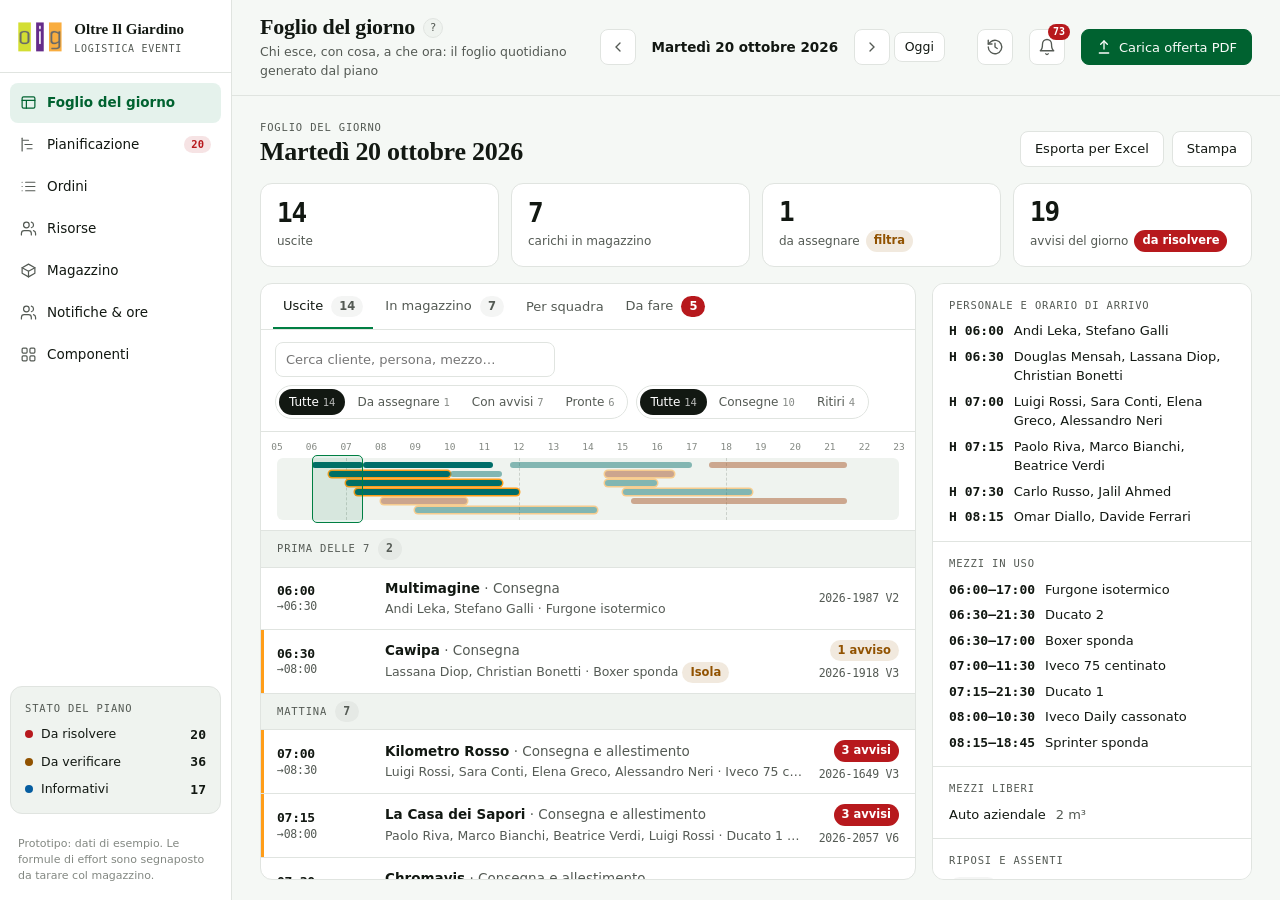
==== commit 70e82db0: "Promemoria del pianificatore, cartellini e consuntivo cooperative, documenti addetto, trasportatore " ====
--- a/Prototipo/index.html
+++ b/Prototipo/index.html
@@ -7,6 +7,8 @@
 <title>Pianificatore Logistica — Oltre Il Giardino</title>
 <link rel="icon" href="assets/logo-oig.png">
 <script src="assets/offerte/indice.js"></script>
+<!-- dati reali (esclusi da git) se presenti in locale, altrimenti le offerte anonimizzate pubblicate (Estrazione/anonimizza.py) -->
+<script>window.OFFERTE_DIR=window.OFFERTE?"assets/offerte":"assets/offerte-demo"; if(!window.OFFERTE) document.write('<script src="assets/offerte-demo/indice.js"><'+'/script>');</script>
 <!-- Font di sistema: nessuna dipendenza esterna (design system Gestione Magazzino) -->
 <style>
 :root{
@@ -240,6 +242,12 @@
 .alert{display:grid; grid-template-columns:auto 1fr; gap:4px 10px; padding:12px 16px; border:0; border-bottom:1px solid var(--border); background:none; text-align:left; cursor:pointer; transition:background 120ms}
 .alert:hover{background:var(--hover)}
 .alert:last-child{border-bottom:0}
+.alert.prom{cursor:default}
+.alert.prom.done .a-t{text-decoration:line-through; color:var(--muted)}
+.pmark{position:absolute; top:50%; width:13px; height:13px; margin:-7px 0 0 -7px; padding:0; transform:rotate(45deg); border:2px solid var(--surface); border-radius:3px; background:var(--info); cursor:pointer; z-index:3}
+.pmark.err{background:var(--danger)} .pmark.warn{background:var(--warn)} .pmark.ok{background:var(--faint)}
+.pmark:hover,.pmark:focus-visible{outline:2px solid var(--fg); outline-offset:1px}
+.chip.err{background:var(--danger); color:#fff}
 .alert .dot{margin-top:6px}
 .alert .a-t{font-size:13px; font-weight:600}
 .alert .a-d{grid-column:2; font-size:12px; color:var(--muted)}
@@ -917,6 +925,9 @@
 const RUOLI=["Autista","Capo squadra","Montatore","Magazziniere","Falegname","Officina"];
 const PATENTI=["B","C","CE"];
 const CERTIFICAZIONI=["Muletto","Carrello","RSPP"];
+/* documenti dell'addetto con scadenza (scheda Documenti): uno stesso tipo può ripetersi */
+const DOC_TIPI=["Carta d'identità","Permesso di soggiorno","Patente di guida","CQC merci","Carta tachigrafica","Idoneità sanitaria (visita medica)",
+  "Formazione sicurezza (D.Lgs. 81/08)","Abilitazione carrelli elevatori","Abilitazione PLE","Lavori in quota / DPI 3ª cat.","Primo soccorso","Antincendio","Preposto","Altro"];
 /* tipi di fermo mezzo (lo stato Libero/fermo si calcola dai fermi) */
 const STATI_MEZZI=["Manutenzione","Revisione","Tagliando","Guasto","Noleggiato a terzi"];
 const LOOKUP={ruoli:RUOLI,patenti:PATENTI,certificazioni:CERTIFICAZIONI,statiMezzi:STATI_MEZZI};
@@ -924,8 +935,10 @@
 const RUOLO_TASK={Magazziniere:["CARICO","RIENTRO","RICONSEGNA"],Autista:["VIAGGIO","CONSEGNA","RITIRO","RIENTRO_SQ"],Montatore:["ALLESTIMENTO","DISALLESTIMENTO"],Falegname:["FALEGNAMERIA"],Officina:["OFFICINA"]};
 
 const ADDETTI=[
-  {nome:"Luigi Rossi",ruoli:["Autista","Magazziniere"],tipo:"interno",coop:"",patenti:["B","C","CE"],cert:["Muletto"],turno:"06:00",orario:"full-time",maxOreSettimana:40,assenze:[],valutazione:4,note:"",incompatibilita:[]},
-  {nome:"Paolo Riva",ruoli:["Autista"],tipo:"interno",coop:"",patenti:["B","C"],cert:[],turno:"06:00",orario:"full-time",maxOreSettimana:40,assenze:[{tipo:"Riposo",da:"2026-10-22",a:"2026-10-22"}],valutazione:4,note:"",incompatibilita:[]},
+  {nome:"Luigi Rossi",ruoli:["Autista","Magazziniere"],tipo:"interno",coop:"",patenti:["B","C","CE"],cert:["Muletto"],turno:"06:00",orario:"full-time",maxOreSettimana:40,assenze:[],valutazione:4,note:"",incompatibilita:[],
+    docs:[{tipo:"Patente di guida",num:"CE",scadenza:"2029-03-15"},{tipo:"CQC merci",num:"",scadenza:"2026-11-12"},{tipo:"Abilitazione carrelli elevatori",num:"",scadenza:"2028-06-30"}]},
+  {nome:"Paolo Riva",ruoli:["Autista"],tipo:"interno",coop:"",patenti:["B","C"],cert:[],turno:"06:00",orario:"full-time",maxOreSettimana:40,assenze:[{tipo:"Riposo",da:"2026-10-22",a:"2026-10-22"}],valutazione:4,note:"",incompatibilita:[],
+    docs:[{tipo:"Idoneità sanitaria (visita medica)",num:"",scadenza:"2026-10-15"},{tipo:"Carta tachigrafica",num:"",scadenza:"2027-09-01"}]},
   {nome:"Sara Conti",ruoli:["Capo squadra","Montatore"],tipo:"interno",coop:"",patenti:["B"],cert:["RSPP"],turno:"07:00",orario:"part-time 50%",maxOreSettimana:20,assenze:[{tipo:"Riposo",da:"2026-10-25",a:"2026-10-25"}],valutazione:5,note:"",incompatibilita:[]},
   {nome:"Marco Bianchi",ruoli:["Montatore"],tipo:"interno",coop:"",patenti:["B"],cert:[],turno:"07:00",orario:"full-time",maxOreSettimana:40,assenze:[],valutazione:3,note:"",incompatibilita:["Elena Greco"]},
   {nome:"Elena Greco",ruoli:["Montatore"],tipo:"interno",coop:"",patenti:["B"],cert:[],turno:"07:00",orario:"full-time",maxOreSettimana:40,assenze:[],valutazione:4,note:"",incompatibilita:["Marco Bianchi"]},
@@ -956,7 +969,13 @@
   {nome:"Trasporti Bianchi",tipo:"corriere",mezzi:[{nome:"Furgone medio",tipo:"Furgone",patente:"B",portata:1200,massa:3.5,lung:5.5,euro:6},{nome:"Bilico",tipo:"Bilico",patente:"CE",portata:24000,massa:18,lung:16.5,euro:5}],tariffa:{modello:"forfait",costoKm:null,costoOra:null,forfait:320},affidabilita:4,note:"Preavviso 48 h"},
   {nome:"Noleggi Rapidi SRL",tipo:"noleggio",mezzi:[{nome:"Furgone cassonato",tipo:"Furgone",patente:"B",portata:1500,massa:3.5,lung:6,euro:6},{nome:"Daily 7,5t",tipo:"Iveco",patente:"C",portata:3500,massa:7.5,lung:7.5,euro:6}],tariffa:{modello:"km",costoKm:2.4,costoOra:null,forfait:null},affidabilita:3,note:"Disponibile in giornata"}
 ];
-let RAPPORTINI=[];
+/* cooperative: tariffe orarie per il consuntivo. Straordinario e festivo sostituiscono l'ordinaria, il notturno (22–6) si somma */
+const COOPERATIVE=[
+  {nome:"Konnekta",tariffe:{ord:21.5,stra:25,notte:4,fest:29,trasf:40},soglia:8,note:"Tariffe di esempio"},
+  {nome:"Coop Edile Nord",tariffe:{ord:23,stra:27.5,notte:5,fest:31,trasf:45},soglia:8,note:"Tariffe di esempio"},
+  {nome:"Trasporti Esterni BG",tariffe:{ord:24,stra:28,notte:5,fest:32,trasf:50},soglia:8,note:"Tariffe di esempio"}];
+/* cartellini importati: una riga per persona e giorno {nominativo, area, persona (addetto abbinato), data, turni:[[e,u]], commento, totFile (min), file} */
+let CARTELLINI=[];
 const PAT={B:1,C:2,CE:3};
 const canDrive=(a,m)=>a.patenti.some(p=>(PAT[p]??1)>=(PAT[m.patente]??1));
 /* un addetto è adatto a un micro-task se uno dei suoi ruoli lo copre (Capo squadra va bene ovunque) */
@@ -1078,7 +1097,7 @@
   return T;
 }
 
-const state={gtab:"uscite","cmp-tab":"a",sort:"inizio",view:"giornata",date:TODAY,zoom:"settimana",step:"settimana",pxh:{giorno:64,settimana:4,mese:1.5},mode:"ordine",expanded:new Set(),rtab:"addetti",ntab:"alert",inviati:new Set(),dt:{},ordini:[],av:null,drawer:null};
+const state={gtab:"uscite","cmp-tab":"a",sort:"inizio",view:"giornata",date:TODAY,zoom:"settimana",step:"settimana",pxh:{giorno:64,settimana:4,mese:1.5},mode:"ordine",expanded:new Set(),rtab:"addetti",ntab:"alert",dt:{},ordini:[],av:null,drawer:null};
 
 function nuovoOrdine(seed,id){
   const o={...seed,id};
@@ -1096,7 +1115,8 @@
 /* il mezzo dell'andata serve anche al carico */
 const legMezzoTasks=(o,leg)=>o.tasks.filter(t=>TIPI[t.tipo].mezzo && (leg==="B"?t.leg==="B":t.leg!=="B"));
 const legMezzi=(o,leg)=>legMezzoTasks(o,leg).find(t=>t.mezzi.length)?.mezzi||[];
-const legMezzo=(o,leg)=>legMezzi(o,leg).join(" + ")||null;
+const legEsterno=(o,leg)=>legMezzoTasks(o,leg).find(t=>t.esterno)?.esterno||null;  // trasportatore esterno affidato: {nome,costo}
+const legMezzo=(o,leg)=>legMezzi(o,leg).join(" + ")||legEsterno(o,leg)?.nome||null;
 const span=ts=>[new Date(Math.min(...ts.map(t=>t.inizio))),new Date(Math.max(...ts.map(t=>t.fine)))];
 
 function fermo(m,s,e){ return assenza({assenze:m?.fermi},s,e); }
@@ -1214,11 +1234,14 @@
       if(!n) push({sev:"media",cat:"Assegnazione",titolo:`${LEG[leg]} senza squadra`,dettaglio:`${o.cliente} · ${rng(ts[0])}`,azione:"Usa «Proponi risorse» sull'ordine o assegna dal dettaglio."},o,leg);
       else if(n<need) push({sev:"bassa",cat:"Assegnazione",titolo:`${LEG[leg]}: squadra ridotta (${n} di ${need})`,dettaglio:`${o.cliente} · ${num(e.volume)} m³ da movimentare`,azione:"Aggiungi un addetto o accetta tempi più lunghi."},o,leg);
       ts[0].risorse.forEach(r=>{const x=ADD[r]&&assenza(ADD[r],s,f); if(x){ ts.forEach(t=>conflitti.add(t.id));
-        push({sev:"alta",cat:"Assenza",titolo:`${r} è assegnato ma in ${x.tipo.toLowerCase()}`,dettaglio:`${o.cliente} · ${LEG[leg].toLowerCase()} ${rng(ts[0])}`,azione:"Sostituisci l'addetto dal dettaglio dell'incarico."},o,leg);}});
+        push({sev:"alta",cat:"Assenza",titolo:`${r} è assegnato ma in ${x.tipo.toLowerCase()}`,dettaglio:`${o.cliente} · ${LEG[leg].toLowerCase()} ${rng(ts[0])}`,azione:"Sostituisci l'addetto dal dettaglio dell'incarico."},o,leg);}
+        const dx=(ADD[r]?.docs||[]).filter(d=>d.scadenza&&new Date(d.scadenza+"T23:59")<f); if(dx.length){ ts.forEach(t=>conflitti.add(t.id));
+        push({sev:"alta",cat:"Documenti",titolo:`${r}: ${dx.map(d=>d.tipo).join(", ")} scadut${dx.length>1?"i":"o"} alla data dell'incarico`,dettaglio:`${o.cliente} · ${LEG[leg].toLowerCase()} ${rng(ts[0])}`,azione:"Rinnova il documento o sostituisci l'addetto."},o,leg);}});
       const nomi=ts[0].risorse; for(let i=0;i<nomi.length;i++) for(let j=i+1;j<nomi.length;j++){ const a=ADD[nomi[i]], b=ADD[nomi[j]]; if(a&&b&&(a.incompatibilita.includes(b.nome)||b.incompatibilita.includes(a.nome))){ ts.forEach(t=>conflitti.add(t.id)); push({sev:"alta",cat:"Squadra",titolo:`Incompatibilità in squadra`,dettaglio:`${o.cliente}: ${a.nome} e ${b.nome} non possono stare insieme`,azione:"Rimuovi uno dei due addetti dalla tratta."},o,leg); break;} }
       if(leg==="C"||leg==="R") return;
       const ms=legMezzi(o,leg).map(n=>MZ[n]);
       if(!ms.length){
+        if(legEsterno(o,leg)) return;  // ponytail: trasporto affidato all'esterno, nessun controllo su patenti/ZTL del loro mezzo
         const alt=flotta(o,s,f,null).length?"Scegli il mezzo dal dettaglio della tratta.":"Tutti i mezzi interni sono impegnati o in manutenzione.";
         const eco=stimaTrasportatori(o,leg).sort((a,b)=>a.costo-b.costo)[0];
         push({sev:"media",cat:"Mezzo",titolo:`${LEG[leg]} senza mezzo — ${o.numero}`,dettaglio:`${o.cliente}. ${alt}`,azione:`Valuta ${eco?`${eco.nome} da €${num(eco.costo)}`:CORRIERE.nome+" (preavviso "+CORRIERE.lead+" h, circa €"+CORRIERE.costo+")"} o due viaggi.`},o,leg);
@@ -1242,6 +1265,14 @@
   });
   turni(list);
   oreMax(list);
+  ADDETTI.forEach(a=>docProblemi(a).forEach(([d,[t,,l]])=>list.push({sev:l>1?"alta":"media",cat:"Documenti",titolo:`${a.nome}: ${d.tipo} ${l>1?"scaduto":"in scadenza"}`,
+    dettaglio:`${t}${d.num?" · "+d.num:""} (scadenza ${dm(new Date(d.scadenza+"T00:00"))})`,azione:"Aggiorna la data nella scheda addetto, tab Documenti.",when:TODAY,task:null,keys:[]})));
+  promemoria().filter(p=>!p.fatto&&p.quando<addH(adesso(),24)).forEach(p=>{ const late=p.quando<adesso(), o=p.oid&&ord(p.oid),
+    w={sev:late?"media":"bassa",cat:"Promemoria",titolo:`${late?"Scaduto":"Entro 24 h"}: ${p.testo}`,dettaglio:`${o?o.numero+" · "+o.cliente+" · ":""}entro ${GG[p.quando.getDay()]} ${dm(p.quando)} ${hm(p.quando)}`,azione:"Fallo e segnalo come fatto (Notifiche & ore › Promemoria o dettaglio ordine)."};
+    o?push({...w},o,"A"):list.push({...w,when:p.quando,task:null,keys:[]}); });
+  giorniMese("").filter(g=>g.a&&(g.es?.[1]==="err"||g.totDiverso)).forEach(g=>list.push({sev:"media",cat:"Cartellino",
+    titolo:`${g.a.nome} ${dm(g.d)}: ${g.totDiverso?"totale del file diverso dalle timbrature":g.es[0].toLowerCase()}`,dettaglio:`${g.coop?.nome||g.c.area} · timbrate ${fmtH(g.m.tot)}, in piano ${fmtH(g.p.tot)}${g.c.commento?" · "+g.c.commento:""}`,
+    azione:"Verifica con la cooperativa (Notifiche & ore › Cartellini e consuntivo).",when:g.d,task:null,keys:[]}));
   const rank={alta:0,media:1,bassa:2};
   list.sort((a,b)=>rank[a.sev]-rank[b.sev]||a.when-b.when);
   /* ogni avviso da risolvere (patente, capacità, mezzo in manutenzione, assenza, sovrapposizione) fa pulsare i task della sua tratta */
@@ -1295,13 +1326,13 @@
   ordini:{l:"Ordini",i:"list",sub:"Offerte importate: cerca, filtra per stato e servizio, ordina per colonna"},
   risorse:{l:"Risorse",i:"users",sub:"Addetti, mezzi, squadre, trasportatori, articoli, zone ZTL, micro-task e tabelle di lookup"},
   magazzino:{l:"Magazzino",i:"box",sub:"Report da stampare: cosa preparare e cosa deve rientrare, ordine per ordine"},
-  notifiche:{l:"Notifiche & ore",i:"users",sub:"Alert pendenti e riconciliazione ore"},
+  notifiche:{l:"Notifiche & ore",i:"users",sub:"Alert pendenti, cartellini delle cooperative e consuntivo del mese"},
   componenti:{l:"Componenti",i:"grid",sub:"Catalogo dei componenti riutilizzati in tutta l'applicazione"}
 };
 
 function topActions(){
   if(state.view!=="risorse") return "";
-  const mappa={addetti:"addetti",mezzi:"mezzi",trasportatori:"trasportatori",articoli:"articoli",zone:"zone"};
+  const mappa={addetti:"addetti",mezzi:"mezzi",cooperative:"cooperative",trasportatori:"trasportatori",articoli:"articoli",zone:"zone"};
   const tipo=mappa[state.rtab];
   return tipo?`<button class="btn btn-primary" data-act="crud-new" data-tipo="${tipo}">+ Nuovo ${crudLabel(tipo)}</button>`:"";
 }
@@ -1370,6 +1401,8 @@
   const daAss=righe.filter(r=>!r.persone.length||!r.mezzo).length+carichi.filter(t=>!t.risorse.length).length;
   const conAvv=righe.filter(r=>avvRiga(r).length).length;
   const tab=state.gtab||"uscite";
+  /* da fare per il pianificatore: i promemoria del giorno, più quelli scaduti e aperti se il giorno è oggi */
+  const daFare=promemoria().filter(p=>dkey(p.quando)===k||(!p.fatto&&p.quando<d&&k===dkey(TODAY))), daFareN=daFare.filter(p=>!p.fatto).length;
 
   /* filtri della scheda Uscite */
   const testo=r=>[r.o.cliente,r.o.numero,r.o.location,r.persone.join(" "),r.mezzo||"",r.o.resp].join(" ");
@@ -1412,6 +1445,8 @@
         <span class="gl-l2">${t.risorse.length?esc(t.risorse.join(", ")):'<span class="need">Da assegnare</span>'} · ${esc(t.mezzi.join(" + ")||(o.servizio==="ritiro"?"ritira il cliente":"mezzo da scegliere"))}</span></span>
         <span class="gl-side"><span class="tiny muted">parte</span><span class="mono small">${!v?"—":dkey(v.inizio)===k?"oggi "+hm(v.inizio):GG[v.inizio.getDay()]+" "+hm(v.inizio)}</span></span></button></div>`;})
       :'<div class="empty"><strong>Nessun carico in programma</strong></div>'}</div>`;
+  } else if(tab==="dafare"){
+    lista=`<div class="card-body" style="border-bottom:1px solid var(--border)">${promForm()}</div><div class="gl-scroll"><div class="alerts">${daFare.map(p=>promRiga(p)).join("")||'<div class="empty"><strong>Niente da fare per il pianificatore in questa giornata</strong></div>'}</div></div>`;
   } else {
     /* per squadra: la giornata di ciascuna persona e di ciascun mezzo */
     const giro=(key,isM)=>delGiorno.filter(t=>isM?t.mezzi.includes(key):t.risorse.includes(key)).sort((a,b)=>a.inizio-b.inizio);
@@ -1437,7 +1472,7 @@
   </section>
   <div class="giorno">
     <section class="card gl">
-      ${UI.schede("gtab",[["uscite",`Uscite <span class="chip">${righe.length}</span>`],["magazzino",`In magazzino <span class="chip">${carichi.length}</span>`],["squadra","Per squadra"]])}
+      ${UI.schede("gtab",[["uscite",`Uscite <span class="chip">${righe.length}</span>`],["magazzino",`In magazzino <span class="chip">${carichi.length}</span>`],["squadra","Per squadra"],["dafare",`Da fare <span class="chip${daFare.some(p=>!p.fatto&&p.quando<adesso())?" err":""}">${daFareN}</span>`]])}
       ${lista}
     </section>
     <aside class="card gside" aria-label="Personale e mezzi del giorno">
@@ -1584,7 +1619,7 @@
     const open=state.expanded.has(o.id), [st,sc]=statoOrdine(o);
     const lead=`<button class="chev" data-act="toggle" data-id="${o.id}" aria-expanded="${open}" aria-label="${open?"Comprimi":"Espandi"} ${esc(o.cliente)}">${icon("chev",15)}</button>`;
     let html=gRow(`<span class="row" style="gap:6px"><i class="dot ${sc}" title="${st}"></i><span class="grow" style="overflow:hidden;text-overflow:ellipsis">${esc(o.cliente)}</span></span>`,`${esc(o.numero)} · ${esc(o.location.split(" — ").pop())}`,
-      o.tasks.map(t=>bar(t,R,{top:16,h:22})).join(""),{lead,cells:celle(o.tasks,R)});
+      o.tasks.map(t=>bar(t,R,{top:16,h:22})).join("")+promemoria().filter(p=>p.oid===o.id).map(p=>promMark(p,R)).join(""),{lead,cells:celle(o.tasks,R)});
     if(open) html+=[...o.tasks].sort((a,b)=>a.inizio-b.inizio).map(t=>gRow(esc(tl(t)),`${hm(t.inizio)}–${hm(t.fine)} · ${esc(t.risorse.length?t.risorse.map(n=>n.split(" ")[0]).join(", "):"da assegnare")}`,bar(t,R),{cls:"child",cells:celle([t],R)})).join("");
     return html;
   }).join("");
@@ -1641,7 +1676,7 @@
   const R=range();
   const inR=state.av.list.filter(w=>w.when<R.e&&w.when>=addD(R.s,-1));
   const altri=state.av.list.length-inR.length;
-  const body=state.mode==="ordine"?ganttOrdini(R):ganttRisorse(R);
+  const body=promRow(R)+(state.mode==="ordine"?ganttOrdini(R):ganttRisorse(R));
   return `<div class="planner">
     <section class="card">
       <div class="card-head">
@@ -1718,9 +1753,10 @@
       {key:"patenti",t:"Patenti",sort:false,cella:a=>a.patenti.length?a.patenti.map(p=>UI.stato(p,"ok")).join(" "):nulla},
       {key:"cert",t:"Certificazioni",sort:false,cella:a=>a.cert.map(x=>UI.stato(x)).join(" ")||nulla},
       {key:"orario",t:"Orario"},
-      {key:"carico",t:"Carico settimana",tipo:"numero",valore:a=>oreSettimana(a.nome,ref),cella:a=>UI.misura(oreSettimana(a.nome,ref),a.maxOreSettimana||40,"h"),num:false},
+      {key:"carico",t:`Ore pianificate ${dm(monday(ref))}–${dm(addD(monday(ref),6))}`,tipo:"numero",valore:a=>oreSettimana(a.nome,ref),cella:a=>UI.misura(oreSettimana(a.nome,ref),a.maxOreSettimana||40,"h"),num:false},
       {key:"valutazione",t:"Valutazione",tipo:"numero",cella:a=>"★".repeat(a.valutazione)+"☆".repeat(5-a.valutazione)},
       {key:"assenze",t:"Assenze",sort:false,cella:a=>a.assenze.map(x=>UI.stato(x.intera===false?`${x.tipo} ${dm(new Date(x.giorno))} ${x.dalle||""}–${x.alle||""}`:`${x.tipo} ${dm(new Date(x.da))}${x.a!==x.da?"–"+dm(new Date(x.a)):""}`)).join(" ")||nulla},
+      {key:"docs",t:"Documenti",sort:false,cella:a=>{const p=docProblemi(a); return p.length?p.map(([d,[t,,l]])=>UI.stato(`${d.tipo}: ${t.toLowerCase()}`,l>1?"err":"warn")).join(" "):(a.docs||[]).length?UI.stato(`${a.docs.length} in regola`,"ok"):nulla;}},
       {key:"azioni",t:"Azioni",sort:false,cella:a=>crudButtons("addetti",ADDETTI.indexOf(a))}]});
     corpo=`<div class="card-body dt-filtri">${filtri}</div>${tabella}`;
     piede=`Carico calcolato sulla settimana del ${dm(monday(ref))}. Gli addetti senza patente non vengono mai proposti alla guida.`;
@@ -1778,6 +1814,11 @@
       UI.datatable({id:"articoli",righe,perPagina:20,vuoto:"Nessun articolo",colonne:[
         {t:"Codice",mono:true},{t:"Descrizione"},{t:"Categoria"},{t:"Volume",tipo:"numero"},{t:"Peso",tipo:"numero"},{t:"Carico / pz",tipo:"numero"},{t:"Allestimento / pz",tipo:"numero"},{t:"Azioni",sort:false}]});
     piede="Anagrafica articoli separata: il codice è la chiave (futura FK). Le righe d'ordine senza codice presente appaiono come «Da censire» e non vengono inserite qui.";
+  } else if(state.rtab==="cooperative"){
+    const eur=x=>`€ ${num(x,2)}`;
+    corpo=UI.tabella({colonne:[{t:"Cooperativa"},{t:"Addetti",num:true},{t:"Ordinaria",num:true},{t:"Straordinario",num:true},{t:"Notturno (+)",num:true},{t:"Festivo",num:true},{t:"Trasferta / giorno",num:true},{t:"Straord. oltre",num:true},{t:"Note"},{t:"Azioni"}],
+      righe:COOPERATIVE.map((c,i)=>[`<strong>${esc(c.nome)}</strong>`,ADDETTI.filter(a=>a.tipo==="cooperativa"&&COOP(a.coop)===c).length,eur(c.tariffe.ord)+"/h",eur(c.tariffe.stra)+"/h",eur(c.tariffe.notte)+"/h",eur(c.tariffe.fest)+"/h",eur(c.tariffe.trasf),`${c.soglia} h/giorno`,`<span class="small">${esc(c.note||"")}</span>`,crudButtons("cooperative",i)])});
+    piede="Tariffe usate dal consuntivo dei cartellini (Notifiche & ore). Straordinario e festivo sostituiscono l'ordinaria; il notturno (22–6) si somma.";
   } else if(state.rtab==="zone"){
     const righe=UI.filtra("zone",ZONE,z=>[z.nome,z.citta,z.fascia,z.permesso].join(" "),{}).map(z=>({celle:[
       `<strong>${esc(z.nome)}</strong><div class="tiny muted">${esc(z.citta)}</div>`,z.citta,`<span class="small">${z.fascia}</span>`,
@@ -1808,18 +1849,18 @@
     corpo=`<div class="lk-grid">${sec("ruoli","Ruoli",RUOLI)}${sec("patenti","Patenti",PATENTI)}${sec("certificazioni","Certificazioni",CERTIFICAZIONI)}${sec("statiMezzi","Tipi di fermo mezzo",STATI_MEZZI)}</div>`;
     piede="Queste tabelle alimentano i menu di selezione di addetti (ruoli, patenti, certificazioni) e mezzi (tipi di fermo). Le modifiche valgono per la sessione corrente.";
   }
-  return UI.pannello({testata:UI.schede("rtab",[["addetti","Addetti"],["mezzi","Mezzi"],["squadre","Squadre"],["trasportatori","Trasportatori"],["articoli","Articoli"],["zone","Zone ZTL"],["task","Micro-task e formule"],["lookup","Tabelle"]]),corpo,piede});
+  return UI.pannello({testata:UI.schede("rtab",[["addetti","Addetti"],["mezzi","Mezzi"],["squadre","Squadre"],["cooperative","Cooperative"],["trasportatori","Trasportatori"],["articoli","Articoli"],["zone","Zone ZTL"],["task","Micro-task e formule"],["lookup","Tabelle"]]),corpo,piede});
 }
 
 /* ============================================================
    VISTA: MAGAZZINO
    ============================================================ */
 /* report cartacei del giorno, uno per ordine:
-   - Da preparare: i carichi (CARICO) che iniziano nel giorno → articoli da preparare e caricare
+   - Da preparare: i carichi (CARICO) del giorno DOPO quello scelto (si stampa la sera prima) → articoli da preparare e caricare
    - Rientri attesi: rientri e riconsegne (RIENTRO, RICONSEGNA) del giorno → articoli da controllare al rientro
    Le persone sono quelle schedulate su quel task. Le caselle e le colonne vuote si compilano a penna. */
 function magReport(tipo,d){
-  const k=dkey(d), tipi=tipo==="prep"?["CARICO"]:["RIENTRO","RICONSEGNA"];
+  const k=dkey(tipo==="prep"?addD(d,1):d), tipi=tipo==="prep"?["CARICO"]:["RIENTRO","RICONSEGNA"];
   return tutti().filter(t=>tipi.includes(t.tipo)&&dkey(t.inizio)===k).sort((a,b)=>a.inizio-b.inizio).map(t=>{
     const o=ord(t.oid), andata=tipo==="prep"?legTasks(o,t.leg).find(x=>x.tipo!=="CARICO"&&TIPI[x.tipo].mezzo):null;
     return {t,o,mezzi:t.mezzi.length?t.mezzi:(andata?.mezzi||[]),partenza:andata?.inizio,righe:o.righe.map(([c,q])=>({c,q,a:ART[c]}))};
@@ -1847,14 +1888,14 @@
   <div class="sheet-head no-print"><div class="grow"><div class="eyebrow">Magazzino</div><h2>${esc(dayLong(d))}</h2></div>
     <button class="btn" data-act="export-magazzino">Esporta CSV</button><button class="btn btn-primary" data-act="print">Stampa ${tab==="prep"?"preparazioni":"rientri"}</button></div>
   <div class="no-print">${UI.kpiRiga([[prep.length,"ordini da preparare"],[pezzi(prep),"pezzi in uscita"],[rien.length,"rientri attesi"],[pezzi(rien),"pezzi in rientro"],[senza(prep)+senza(rien),"senza persone"]])}</div>
-  <div class="card no-print">${UI.schede("mtab",[["prep",`Da preparare <span class="tab-n">${prep.length}</span>`],["rien",`Rientri attesi <span class="tab-n">${rien.length}</span>`]])}</div>
-  <div class="print-only mag-title"><b>${tab==="prep"?"Preparazioni":"Rientri attesi"} — ${esc(dayLong(d))}</b> · ${MAGAZZINO}</div>
-  <div class="mag-list">${list.map(r=>magScheda(r,tab)).join("")||`<div class="card"><div class="empty">${tab==="prep"?"Nessuna preparazione":"Nessun rientro"} in questo giorno. Usa le frecce in alto per cambiare giorno.</div></div>`}</div>`;
+  <div class="card no-print">${UI.schede("mtab",[["prep",`Da preparare per domani <span class="tab-n">${prep.length}</span>`],["rien",`Rientri attesi <span class="tab-n">${rien.length}</span>`]])}</div>
+  <div class="print-only mag-title"><b>${tab==="prep"?`Preparazioni per ${esc(dayLong(addD(d,1)))}`:`Rientri attesi — ${esc(dayLong(d))}`}</b> · ${MAGAZZINO}</div>
+  <div class="mag-list">${list.map(r=>magScheda(r,tab)).join("")||`<div class="card"><div class="empty">${tab==="prep"?"Nessuna preparazione per il giorno dopo":"Nessun rientro in questo giorno"}. Usa le frecce in alto per cambiare giorno.</div></div>`}</div>`;
 }
 function esportaMagazzinoCSV(){
   const d=state.date, k=dkey(d), tab=state.mtab||"prep", q=v=>`"${String(v??"").replace(/"/g,'""')}"`;
   const rows=[["Data","Report","Ordine","Cliente","Ora","Persone","Mezzo","Codice","Articolo","Quantità"]];
-  magReport(tab,d).forEach(r=>r.righe.forEach(x=>rows.push([k,tab==="prep"?"Preparazione":"Rientro",r.o.numero,r.o.cliente,hm(r.t.inizio),r.t.risorse.join(", "),r.mezzi.join(" + "),x.c,x.a?.desc||"",x.q])));
+  magReport(tab,d).forEach(r=>r.righe.forEach(x=>rows.push([dkey(r.t.inizio),tab==="prep"?"Preparazione":"Rientro",r.o.numero,r.o.cliente,hm(r.t.inizio),r.t.risorse.join(", "),r.mezzi.join(" + "),x.c,x.a?.desc||"",x.q])));
   const a=document.createElement("a");
   a.href=URL.createObjectURL(new Blob(["﻿"+rows.map(r=>r.map(q).join(";")).join("\r\n")],{type:"text/csv;charset=utf-8"}));
   a.download=`Magazzino ${tab==="prep"?"preparazioni":"rientri"} ${k}.csv`; a.click(); URL.revokeObjectURL(a.href);
@@ -1863,44 +1904,210 @@
 /* ============================================================
    VISTA: NOTIFICHE & ORE
    ============================================================ */
-function alertNotifiche(){
-  return state.ordini.filter(o=>legMezzi(o,"A").includes("Motrice + semirimorchio")).map(o=>({
-    id:"mot-"+o.id,tipo:"Conferma motrice",testo:`Conferma disponibilità Motrice + semirimorchio per ${o.cliente} (${o.numero})`,when:new Date(o.consegna),oid:o.id
-  })).concat(state.ordini.filter(o=>o.zona).map(o=>({
-    id:"ztl-"+o.id,tipo:"Autorizzazione ZTL",testo:`Richiedi autorizzazione ${o.zona} per ${o.cliente} (${o.numero})`,when:new Date(o.consegna),oid:o.id
-  })));
+/* ============ PROMEMORIA DEL PIANIFICATORE ============
+   Le cose che deve fare chi pianifica (prenotare, chiedere permessi, confermare), con una scadenza.
+   Automatici dalle regole (anticipo in ore rispetto alla partenza) o scritti a mano, sull'ordine o generali.
+   Quelli dell'ordine stanno nell'ordine (o.prom, o.promFatti), così entrano nel registro modifiche e si annullano. */
+const REGOLE_PROM=[
+  {k:"trasp",l:"Prenotare il trasportatore esterno",ore:48,
+    genera:o=>["A","B"].map(leg=>{ const e=legEsterno(o,leg), t=legMezzoTasks(o,leg)[0]; return e&&t&&{k:"trasp"+leg,testo:`Prenota ${e.nome} per ${LEG[leg].toLowerCase()} del ${dm(t.inizio)} alle ${hm(t.inizio)}`,base:t.inizio}; })},
+  {k:"ztl",l:"Richiedere il permesso ZTL",ore:72,genera:o=>o.zona?[{k:"ztl",testo:`Richiedi il permesso «${ZONA[o.zona]?.permesso||o.zona}» (${o.zona})`,base:new Date(o.consegna)}]:[]},
+  {k:"motrice",l:"Confermare la motrice",ore:48,genera:o=>legMezzi(o,"A").includes("Motrice + semirimorchio")?[{k:"motrice",testo:"Conferma la disponibilità di Motrice + semirimorchio",base:new Date(o.consegna)}]:[]}];
+let PROMEMORIA=[], PID=0;  // generali, non legati a un ordine
+/* "adesso" nel prototipo: il giorno finto di oggi all'ora reale */
+const adesso=()=>{ const n=new Date(), d=new Date(TODAY); d.setHours(n.getHours(),n.getMinutes()); return d; };
+function promemoria(){
+  const out=[];
+  state.ordini.forEach(o=>{
+    REGOLE_PROM.forEach(r=>r.genera(o).filter(Boolean).forEach(x=>out.push({id:o.id+"|"+x.k,oid:o.id,testo:x.testo,quando:addH(x.base,-r.ore),fatto:(o.promFatti||[]).includes(x.k),auto:`${r.l}, ${r.ore} h prima`})));
+    (o.prom||[]).forEach(p=>out.push({...p,oid:o.id,quando:new Date(p.quando)}));
+  });
+  PROMEMORIA.forEach(p=>out.push({...p,oid:null,quando:new Date(p.quando)}));
+  return out.sort((a,b)=>a.quando-b.quando);
+}
+const promStato=p=>p.fatto?["fatto","ok"]:p.quando<adesso()?["scaduto","err"]:p.quando<addH(adesso(),24)?["entro 24 h","warn"]:["in programma","info"];
+function promRiga(p,conOrdine=true){
+  const [s,c]=promStato(p), o=p.oid&&ord(p.oid);
+  return `<div class="alert prom${p.fatto?" done":""}"><i class="dot ${c}"></i>
+    <span class="a-t"><span class="mono">${GG[p.quando.getDay()]} ${dm(p.quando)} ${hm(p.quando)}</span> · ${esc(p.testo)}</span>
+    <span class="a-d">${conOrdine&&o?`<button class="mt-name" data-act="order" data-id="${o.id}">${esc(o.numero)} · ${esc(o.cliente)}</button> · `:""}${p.auto?"automatico: "+esc(p.auto):"scritto a mano"}</span>
+    <span class="a-f row" style="gap:6px">${UI.stato(s,c)}<button class="btn btn-sm" data-act="prom-fatto" data-pid="${esc(p.id)}">${p.fatto?"Riapri":"Fatto"}</button>${p.auto?"":`<button class="btn btn-sm btn-ghost" data-act="prom-del" data-pid="${esc(p.id)}">Elimina</button>`}</span></div>`;
+}
+/* form di inserimento: sull'ordine propone 48 h prima della consegna */
+function promForm(oid=""){
+  const o=oid&&ord(oid), d=o?addH(new Date(o.consegna),-48):addH(adesso(),2);
+  return `<div class="row prom-new" style="gap:8px;flex-wrap:wrap"><input class="pn-testo" aria-label="Cosa fare" placeholder="Cosa devi fare (es. prenota il trasportatore)" style="flex:1;min-width:220px">
+    <input type="datetime-local" class="pn-quando" aria-label="Entro quando" value="${dkey(d)}T${hm(d)}" style="width:auto">
+    ${o?"":`<select class="pn-oid" aria-label="Ordine" style="width:auto"><option value="">Nessun ordine</option>${state.ordini.map(x=>`<option value="${x.id}">${esc(x.numero)} · ${esc(x.cliente)}</option>`).join("")}</select>`}
+    <button class="btn btn-sm" data-act="prom-add" data-id="${oid}">+ Aggiungi</button></div>`;
+}
+/* marcatori sul Gantt: un rombo all'ora di scadenza */
+const promMark=(p,R)=>{ if(p.quando<R.s||p.quando>=R.e) return ""; const [s,c]=promStato(p), o=p.oid&&ord(p.oid);
+  return `<button class="pmark ${c}" style="left:${R.x(p.quando)}px" ${o?`data-act="order" data-id="${o.id}"`:'data-act="view" data-v="notifiche"'} title="${esc(`${dm(p.quando)} ${hm(p.quando)} · ${p.testo}${o?" · "+o.numero:""} (${s})`)}" aria-label="Promemoria: ${esc(p.testo)}"></button>`; };
+function promRow(R){
+  const ps=promemoria().filter(p=>p.quando>=R.s&&p.quando<R.e), aperti=ps.filter(p=>!p.fatto).length;
+  return gRow("<strong>Da fare · pianificatore</strong>",`${aperti} ${aperti===1?"promemoria aperto":"promemoria aperti"} nel periodo`,ps.map(p=>promMark(p,R)).join(""),{h:34,cls:"prom-row"});
 }
 function viewNotifiche(){
-  const alerts=alertNotifiche();
+  const schede=UI.schede("ntab",[["alert","Promemoria"],["ore","Cartellini e consuntivo"]]);
   if(state.ntab==="alert"){
-    const inviati=state.inviati||new Set();
-    const lista=alerts.map(a=>`<div class="alert"><i class="dot info"></i><span class="a-t">${esc(a.tipo)}</span><span class="a-d">${esc(a.testo)}</span>
-      <span class="a-f"><button class="btn btn-sm" data-act="segna-inviato" data-aid="${esc(a.id)}">${inviati.has(a.id)?"Inviato":"Segna come inviato"}</button>
-      <button class="btn btn-sm btn-ghost" data-act="invia-whatsapp" data-aid="${esc(a.id)}">Invia mock WhatsApp</button></span></div>`).join("");
-    return UI.pannello({testata:UI.schede("ntab",[["alert","Alert"],["ore","Riconciliazione ore"]]),corpo:`<div class="card-body">${lista||'<div class="empty">Nessun alert pendente</div>'}</div>`});
+    const P=promemoria(), a=adesso(), sett=addD(a,7), aperti=P.filter(p=>!p.fatto);
+    const gruppo=(t,xs,aperto=true)=>xs.length?UI.piegabile({titolo:t,conteggio:xs.length,aperto,corpo:`<div class="alerts">${xs.map(p=>promRiga(p)).join("")}</div>`}):"";
+    return UI.pannello({testata:schede,corpo:`<div class="card-body">${promForm()}
+      <div style="margin-top:12px">${gruppo("Scaduti",aperti.filter(p=>p.quando<a))}${gruppo("Prossimi 7 giorni",aperti.filter(p=>p.quando>=a&&p.quando<sett))}${gruppo("Più avanti",aperti.filter(p=>p.quando>=sett))}${gruppo("Fatti",P.filter(p=>p.fatto),false)}
+      ${P.length?"":'<div class="empty">Nessun promemoria</div>'}</div></div>`,
+      piede:`Promemoria automatici: ${REGOLE_PROM.map(r=>`${r.l.toLowerCase()} (${r.ore} h prima)`).join(", ")}. Gli altri si scrivono qui o nel dettaglio dell'ordine. Compaiono anche nel Gantt (riga «Da fare»), nel Foglio del giorno (scheda «Da fare») e, se scaduti, negli avvisi.`});
   }
-  const genera=()=>{
-    RAPPORTINI=ADDETTI.flatMap(a=>{
-      const base=Math.round(oreSettimana(a.nome,state.date)*4)/4;
-      return [{persona:a.nome,data:dkey(state.date),orePianificate:base,oreEffettive:base+(Math.random()>.7?Math.round((Math.random()-.5)*2)/2:0),oreFatturate:base}];
+  return UI.pannello({testata:schede,corpo:viewConsuntivo(),
+    piede:"Solo addetti di cooperativa. Le ore effettive sono quelle pianificate (finché non c'è la chiusura giornaliera): il confronto è cartellino ↔ piano, tolleranza ±30 min al giorno. Il piano non ha la pausa pranzo, che nel cartellino è il buco tra un'uscita e l'entrata successiva."});
+}
+
+/* ============================================================
+   CARTELLINI E CONSUNTIVO (cooperative)
+   ============================================================ */
+const XLSX_URL="https://cdnjs.cloudflare.com/ajax/libs/xlsx/0.18.5/xlsx.full.min.js";
+const minuti=s=>{const m=/(\d{1,3})[:.](\d{2})/.exec(s||""); return m?+m[1]*60+ +m[2]:null;};
+const fmtH=min=>`${min<0?"−":""}${Math.floor(Math.abs(min)/60)}:${pad(Math.round(Math.abs(min)%60))}`;
+const MALATTIA=/male|malat|non sta bene/i, TRASF=/trasf/i, TOLL=30;  // ponytail: tolleranza fissa, va nella configurazione avvisi
+const COOP=n=>COOPERATIVE.find(c=>c.nome.toLowerCase()===(n||"").trim().toLowerCase());
+/* "BETTINESCHI2 JORDIE" e "Jordie Bettineschi" hanno la stessa chiave */
+const chiaveNome=s=>(s||"").toUpperCase().replace(/[^A-ZÀ-Ü ]/g,"").split(/\s+/).filter(Boolean).sort().join(" ");
+const abbina=nominativo=>ADDETTI.find(a=>a.cartellino===nominativo)||ADDETTI.find(a=>chiaveNome(a.nome)===chiaveNome(nominativo));
+/* minuti timbrati di un giorno e quota notturna (22–6); un'uscita alle 00:00 o prima dell'entrata è dopo mezzanotte */
+function minutiCart(c){
+  let tot=0, notte=0;
+  c.turni.forEach(([e,u])=>{ const a=minuti(e); let b=minuti(u); if(a==null||b==null) return; if(b<=a) b+=1440;
+    tot+=b-a; [[0,360],[1320,1800]].forEach(([x,y])=>notte+=Math.max(0,Math.min(b,y)-Math.max(a,x))); });
+  return {tot,notte};
+}
+/* ore pianificate (= effettive per ora) di una persona in un giorno, divise per ordine */
+function pianoGiorno(nome,d){
+  const e=addD(d,1), per={}; let tot=0, da=null, a=null, fuori=false;
+  tutti().filter(t=>t.risorse.includes(nome)&&t.inizio<e&&d<t.fine).forEach(t=>{
+    if(t.leg==="A"||t.leg==="B") fuori=true; if(!lavoro(t)) return;
+    const x=new Date(Math.max(d,t.inizio)), y=new Date(Math.min(e,t.fine)), m=(y-x)/60000;
+    tot+=m; per[t.oid]=(per[t.oid]||0)+m; if(!da||x<da) da=x; if(!a||y>a) a=y; });
+  return {tot,per,da,a,fuori};
+}
+function esito(c,p,m){
+  if(MALATTIA.test(c.commento)) return p.tot?["Malattia, era in piano","err"]:["Malattia","warn"];
+  if(m.tot&&!p.tot) return ["Non in piano","warn"];
+  if(!m.tot&&p.tot) return ["In piano, non timbrato","err"];
+  if(!m.tot) return null;
+  const d=m.tot-p.tot; return Math.abs(d)<=TOLL?["In linea","ok"]:[d>0?"Più ore del piano":"Meno ore del piano","warn"];
+}
+/* consuntivo del mese: una riga per giorno timbrato, con costo e ripartizione sugli ordini del piano */
+function giorniMese(mese){
+  return CARTELLINI.filter(c=>c.data.startsWith(mese)).map(c=>{
+    const d=new Date(c.data+"T00:00"), a=c.persona&&ADD[c.persona], coop=COOP(a?.coop)||COOP(c.area), m=minutiCart(c);
+    const p=a?pianoGiorno(a.nome,d):{tot:0,per:{},fuori:false}, t=coop?.tariffe, soglia=(coop?.soglia||8)*60, fest=festivo(d);
+    const ord=fest?0:Math.min(m.tot,soglia), stra=fest?0:Math.max(0,m.tot-soglia), fes=fest?m.tot:0, trasf=TRASF.test(c.commento)&&m.tot>0;
+    const costo=t?(ord*t.ord+stra*t.stra+fes*t.fest+m.notte*t.notte)/60+(trasf?t.trasf:0):0;
+    return {c,d,a,coop,m,p,ord,stra,fes,trasf,costo,es:esito(c,p,m),trasfNonPrevista:trasf&&!p.fuori,totDiverso:c.totFile!=null&&c.totFile!==m.tot};
+  }).sort((x,y)=>x.d-y.d);
+}
+async function importaCartellini(files){
+  try{ if(!window.XLSX) await script(XLSX_URL); }catch{ toast("Libreria Excel non raggiungibile: serve internet per importare i cartellini.","warn"); return; }
+  const nuovi=[];
+  for(const f of files){
+    const wb=XLSX.read(await f.arrayBuffer());
+    wb.SheetNames.forEach(sn=>{
+      const rows=XLSX.utils.sheet_to_json(wb.Sheets[sn],{header:1,raw:false,defval:""});
+      const h=rows.findIndex(r=>r.includes("Data")&&r.includes("Nominativo")); if(h<0) return;
+      const col=k=>rows[h].indexOf(k), cel=(r,k)=>String(r[col(k)]??"").trim();
+      rows.slice(h+1).forEach(r=>{
+        const dt=/(\d{1,2})\/(\d{1,2})\/(\d{4})/.exec(cel(r,"Data")); if(!dt||!cel(r,"Nominativo")) return;
+        nuovi.push({nominativo:cel(r,"Nominativo"),area:cel(r,"Area"),data:`${dt[3]}-${pad(+dt[2])}-${pad(+dt[1])}`,
+          turni:[1,2,3,4].map(i=>[cel(r,"E"+i),cel(r,"U"+i)]).filter(([e,u])=>e&&u),
+          commento:[cel(r,"Nota"),cel(r,"Commento")].filter(Boolean).join(" · "),totFile:minuti(cel(r,"Totale")),file:f.name});
+      });
     });
-  };
-  const righe=RAPPORTINI.map(r=>{
-    const delta=Math.round((r.oreEffettive-r.orePianificate)*100)/100;
-    return {celle:[esc(r.persona),r.data,num(r.orePianificate,2),num(r.oreEffettive,2),num(r.oreFatturate,2),`<span class="${Math.abs(delta)>.25?'t-err':''}">${delta>=0?'+':''}${num(delta,2)} h</span>`]};
+  }
+  if(!nuovi.length){ toast("Nessun cartellino riconosciuto: servono le colonne Data, Nominativo, E1/U1…","warn"); return; }
+  caricaCartellini(nuovi);
+}
+/* i giorni già caricati per la stessa persona vengono sostituiti (reimport a fine mese) */
+function caricaCartellini(nuovi){
+  const k=c=>c.nominativo+"|"+c.data, sost=new Set(nuovi.map(k));
+  nuovi.forEach(c=>c.persona=abbina(c.nominativo)?.nome||null);
+  CARTELLINI=[...CARTELLINI.filter(c=>!sost.has(k(c))),...nuovi];
+  state.cmese=nuovi[0].data.slice(0,7);
+  const pers=new Set(nuovi.map(c=>c.nominativo)), da=nuovi.filter(c=>!c.persona).length;
+  toast(`Caricati ${nuovi.length} giorni di ${pers.size} ${pers.size>1?"persone":"persona"}${da?" · da abbinare: "+[...new Set(nuovi.filter(c=>!c.persona).map(c=>c.nominativo))].join(", "):""}`); render();
+}
+/* dimostrativo: cartellini delle cooperative ricavati dal piano del mese, con qualche scostamento voluto */
+function cartelliniDemo(){
+  const mese=state.cmese||dkey(state.date).slice(0,7), [y,mm]=mese.split("-").map(Number), n=new Date(y,mm,0).getDate(), out=[];
+  ADDETTI.filter(a=>a.tipo==="cooperativa").forEach((a,ai)=>{
+    const nom=a.nome.split(" ").reverse().join(" ").toUpperCase(); let k=0;
+    for(let g=1;g<=n;g++){ const d=new Date(y,mm-1,g), p=pianoGiorno(a.nome,d), base={nominativo:nom,area:a.coop,data:dkey(d),commento:"",totFile:null,file:"dimostrativo"};
+      if(!p.tot){ if(ai===0&&g===14) out.push({...base,turni:[["08:00","12:00"]]}); continue; }  // giornata non in piano
+      k++; const extra=(k+ai)%5===0?45:(k+ai)%7===0?-60:0;
+      if(ai===1&&k===2){ out.push({...base,turni:[],commento:"assente non sta bene"}); continue; }  // malattia
+      out.push({...base,turni:[[hm(p.da),hm(new Date(+p.a+extra*60000))]],commento:p.fuori?"trasf":""});
+    }
   });
-  return UI.pannello({testata:UI.schede("ntab",[["alert","Alert"],["ore","Riconciliazione ore"]]),corpo:`
-    <div class="card-body">
-      <div class="row" style="margin-bottom:12px"><input type="file" id="rapportiniFile" accept=".csv,.xlsx,.xls" class="btn btn-sm" style="width:auto"><button class="btn btn-sm" data-act="carica-rapportini">Carica rapportini dimostrativo</button></div>
-      ${RAPPORTINI.length?UI.tabella({colonne:[{t:"Persona"},{t:"Data",mono:true},{t:"Pianificate",num:true},{t:"Effettive",num:true},{t:"Fatturate",num:true},{t:"Δ",num:true}],righe}):'<div class="empty">Nessun rapportino caricato</div>'}
-    </div>`,piede:"File fittizio: carica un CSV/Excel o genera i rapportini dimostrativi."});
+  if(!out.length){ toast("Nessun addetto di cooperativa in piano nel mese.","warn"); return; }
+  caricaCartellini(out);
+}
+function viewConsuntivo(){
+  const mese=state.cmese||=dkey(state.date).slice(0,7), G=giorniMese(mese), ctab=state.ctab||="persone";
+  const eur=x=>`€ ${num(x,2)}`, dlt=x=>`<span class="${Math.abs(x)>TOLL?"t-warn":""}">${x>0?"+":""}${fmtH(x)}</span>`;
+  const testa=`<div class="row" style="gap:8px;flex-wrap:wrap;margin-bottom:12px">
+      <label class="small" for="cmese">Mese</label><input type="month" id="cmese" value="${mese}" style="width:auto">
+      <span class="grow"></span>
+      <label class="btn btn-sm" style="cursor:pointer">Importa cartellini (.xlsx)<input type="file" id="cartFile" accept=".xlsx,.xls" multiple hidden></label>
+      <button class="btn btn-sm btn-ghost" data-act="cart-demo">Cartellini dimostrativi</button>
+      ${CARTELLINI.length?`<button class="btn btn-sm btn-ghost" data-act="cart-svuota">Svuota</button>`:""}</div>`;
+  /* persone di cooperativa in piano nel mese senza cartellino */
+  const [y,mm]=mese.split("-").map(Number), s=new Date(y,mm-1,1), e=new Date(y,mm,1);
+  const mancanti=ADDETTI.filter(a=>a.tipo==="cooperativa"&&!G.some(g=>g.a===a)&&tutti().some(t=>lavoro(t)&&t.risorse.includes(a.nome)&&t.inizio<e&&s<t.fine));
+  const daAbb=[...new Set(G.filter(g=>!g.a).map(g=>g.c.nominativo))];
+  const avvAbb=daAbb.map(n=>`<div class="alert"><i class="dot warn"></i><span class="a-t">Da abbinare</span><span class="a-d">«${esc(n)}» non corrisponde a nessun addetto</span>
+      <span class="a-f">${UI.selezione({id:"abb-"+n.replace(/\W/g,""),etichetta:"Addetto",attr:`data-abbina="${esc(n)}"`,opzioni:[["","Scegli l'addetto…"],...ADDETTI.filter(a=>a.tipo==="cooperativa").map(a=>[a.nome,`${a.nome} · ${a.coop}`])]})}</span></div>`).join("")
+    +mancanti.map(a=>`<div class="alert"><i class="dot err"></i><span class="a-t">Cartellino mancante</span><span class="a-d">${esc(a.nome)} (${esc(a.coop)}) ha ore in piano nel mese ma nessun cartellino caricato</span></div>`).join("");
+  if(!G.length) return `<div class="card-body">${testa}${avvAbb?`<div class="alerts" style="margin-bottom:12px">${avvAbb}</div>`:""}<div class="empty">Nessun cartellino per ${MESI[mm-1]} ${y}. Importa i file .xlsx della cooperativa o genera quelli dimostrativi.</div></div>`;
+  const somma=(xs,f)=>xs.reduce((t,x)=>t+f(x),0), gruppi=(xs,f)=>xs.reduce((m,x)=>{const k=f(x); (m.get(k)||m.set(k,[]).get(k)).push(x); return m;},new Map());
+  let corpo="";
+  if(ctab==="persone"){
+    const P=gruppi(G.filter(g=>g.a),g=>g.a.nome);
+    const righe=[...P].map(([n,gs])=>{ const tim=somma(gs,g=>g.m.tot), pia=somma(gs,g=>g.p.tot), anom=gs.filter(g=>g.es&&g.es[1]!=="ok"||g.trasfNonPrevista||g.totDiverso).length;
+      return [`<strong>${esc(n)}</strong><div class="tiny muted">${esc(gs[0].coop?.nome||gs[0].c.area||"—")}</div>`,gs.filter(g=>g.m.tot).length,fmtH(tim),fmtH(pia),dlt(tim-pia),
+        fmtH(somma(gs,g=>g.stra)),fmtH(somma(gs,g=>g.m.notte)),fmtH(somma(gs,g=>g.fes)),gs.filter(g=>g.trasf).length,gs[0].coop?eur(somma(gs,g=>g.costo)):'<span class="muted">tariffe mancanti</span>',
+        anom?UI.stato(`${anom} da verificare`,"warn"):UI.stato("in linea","ok")]; });
+    const dett=[...P].map(([n,gs])=>UI.piegabile({titolo:`Giorni · ${esc(n)}`,conteggio:gs.length,corpo:UI.tabella({colonne:[{t:"Giorno"},{t:"Timbrature",mono:true},{t:"Timbrate",num:true},{t:"Piano",mono:true},{t:"In piano",num:true},{t:"Δ",num:true},{t:"Esito"},{t:"Commento"}],
+      righe:gs.map(g=>[`${GG[g.d.getDay()]} ${dm(g.d)}${festivo(g.d)?" "+UI.stato("festivo","info"):""}`,g.c.turni.map(([a,b])=>`${a}–${b}`).join(" · ")||"—",fmtH(g.m.tot)+(g.m.notte?`<div class="tiny muted">${fmtH(g.m.notte)} notturne</div>`:""),
+        g.p.tot?`${hm(g.p.da)}–${hm(g.p.a)}`:"—",fmtH(g.p.tot),dlt(g.m.tot-g.p.tot),
+        [g.es&&UI.stato(g.es[0],g.es[1]),g.trasfNonPrevista&&UI.stato("trasferta non in piano","warn"),g.totDiverso&&UI.stato(`totale file ${fmtH(g.c.totFile)}`,"err")].filter(Boolean).join(" ")||'<span class="muted">—</span>',
+        `<span class="small">${esc(g.c.commento)}</span>`])})})).join("");
+    corpo=UI.tabella({colonne:[{t:"Persona"},{t:"Giorni",num:true},{t:"Timbrate",num:true},{t:"In piano",num:true},{t:"Δ",num:true},{t:"Straord.",num:true},{t:"Notturne",num:true},{t:"Festive",num:true},{t:"Trasferte",num:true},{t:"Costo",num:true},{t:"Stato"}],righe})+`<div style="margin-top:12px">${dett}</div>`;
+  } else if(ctab==="coop"){
+    const C=gruppi(G.filter(g=>g.coop),g=>g.coop.nome);
+    corpo=UI.tabella({colonne:[{t:"Cooperativa"},{t:"Persone",num:true},{t:"Timbrate",num:true},{t:"In piano",num:true},{t:"Δ",num:true},{t:"Straord.",num:true},{t:"Trasferte",num:true},{t:"Costo",num:true},{t:"Tariffe"}],
+      righe:[...C].map(([n,gs])=>{const t=gs[0].coop.tariffe, tim=somma(gs,g=>g.m.tot), pia=somma(gs,g=>g.p.tot);
+        return [`<strong>${esc(n)}</strong>`,new Set(gs.map(g=>g.c.nominativo)).size,fmtH(tim),fmtH(pia),dlt(tim-pia),fmtH(somma(gs,g=>g.stra)),gs.filter(g=>g.trasf).length,`<strong>${eur(somma(gs,g=>g.costo))}</strong>`,
+          `<span class="tiny muted">ord. ${eur(t.ord)} · straord. ${eur(t.stra)} · notte +${eur(t.notte)} · festivo ${eur(t.fest)} · trasferta ${eur(t.trasf)}/g</span>`];})});
+  } else {
+    /* ore e costo di ogni giorno ripartiti sugli ordini in proporzione alle ore di piano */
+    const O=new Map(), add=(k,min,eu,n)=>{const x=O.get(k)||{min:0,eu:0,pers:new Set()}; x.min+=min; x.eu+=eu; x.pers.add(n); O.set(k,x);};
+    G.filter(g=>g.a&&g.m.tot).forEach(g=>{ const ks=Object.keys(g.p.per); if(!ks.length) return add("",g.m.tot,g.costo,g.a.nome);
+      ks.forEach(k=>{const q=g.p.per[k]/g.p.tot; add(k,g.m.tot*q,g.costo*q,g.a.nome);}); });
+    corpo=UI.tabella({colonne:[{t:"Ordine"},{t:"Cliente"},{t:"Ore",num:true},{t:"Costo cooperative",num:true},{t:"Persone"}],
+      righe:[...O].sort((a,b)=>b[1].eu-a[1].eu).map(([k,x])=>{const o=k&&ord(k); return [o?`<button class="mt-name" data-act="order" data-id="${o.id}">${esc(o.numero)}</button>`:'<span class="t-warn">Senza ordine in piano</span>',o?esc(o.cliente):"—",fmtH(x.min),eur(x.eu),`<span class="small">${[...x.pers].map(esc).join(", ")}</span>`];})});
+  }
+  const tim=somma(G,g=>g.m.tot), pia=somma(G,g=>g.p.tot);
+  return `<div class="card-body">${testa}
+    ${UI.kpiRiga([[fmtH(tim),"ore timbrate"],[fmtH(pia),"ore in piano"],[(tim-pia>0?"+":"")+fmtH(tim-pia),"scostamento"],[eur(somma(G,g=>g.costo)),"costo cooperative"]])}
+    ${avvAbb?`<div class="alerts" style="margin-top:12px">${avvAbb}</div>`:""}
+    <div style="margin-top:12px">${UI.schede("ctab",[["persone","Per persona"],["coop","Per cooperativa"],["ordini","Per ordine"]])}</div>
+    <div style="margin-top:12px;overflow-x:auto">${corpo}</div></div>`;
 }
 
 /* ============================================================
    VISTA: ANAGRAFICHE
    ============================================================ */
-function crudArray(tipo){ return {articoli:ARTICOLI,addetti:ADDETTI,mezzi:MEZZI,zone:ZONE,trasportatori:TRASPORTATORI}[tipo]; }
-function crudLabel(tipo){ return {articoli:"articolo",addetti:"addetto",mezzi:"mezzo",zone:"zona ZTL",trasportatori:"trasportatore"}[tipo]; }
+function crudArray(tipo){ return {cooperative:COOPERATIVE,articoli:ARTICOLI,addetti:ADDETTI,mezzi:MEZZI,zone:ZONE,trasportatori:TRASPORTATORI}[tipo]; }
+function crudLabel(tipo){ return {cooperative:"cooperativa",articoli:"articolo",addetti:"addetto",mezzi:"mezzo",zone:"zona ZTL",trasportatori:"trasportatore"}[tipo]; }
 function crudSel(id,label,opzioni,val,full=false){ return `<div${full?' class="full"':''}>${UI.selezione({id,etichetta:label,opzioni:opzioni.map(([v,l])=>[v,l,v===val]),nascosta:false})}</div>`; }
 function crudField(id,label,val="",type="text",full=false){ return UI.campo({id,etichetta:label,valore:val,tipo:type,pieno:full}); }
 function crudArea(id,label,val="",full=false){ return `<div${full?' class="full"':''}><label class="fl" for="${id}">${label}</label><textarea id="${id}">${esc(val)}</textarea></div>`; }
@@ -1911,7 +2118,7 @@
 const ASS_TIPI=["Ferie","Permesso","Riposo","Malattia"];
 const DISP={
   addetti:{lista:()=>ADDETTI,campo:"assenze",tipi:()=>ASS_TIPI,def:"Ferie",corner:"Addetto",nuovo:"Nuovo addetto",cosa:"assenza",cose:"Assenze",
-    tabs:[["anag","Anagrafica"],["comp","Competenze"]],
+    tabs:[["anag","Anagrafica"],["comp","Competenze"],["docs",'Documenti<span class="tab-n warn" id="aeDocN" hidden></span>']],
     /* colleghi = chiunque altro */
     simili:()=>true, altriSub:"assente nel mese",
     conta:n=>n?`${n} ${n===1?"collega assente":"colleghi assenti"} nel mese`:"Nessun collega assente nel mese",
@@ -2027,13 +2234,31 @@
       <div><span class="fl">Tipo risorsa</span><div class="chipgroup" role="radiogroup" aria-label="Tipo risorsa">${radio("c-tipo","interno","Interno")}${radio("c-tipo","cooperativa","Cooperativa")}</div></div>
       ${UI.campo({id:"c-orario",etichetta:"Orario / contratto",valore:v("orario"),attr:'placeholder="es. Full time 8–17"'})}
       ${crudField("c-max","Max ore / settimana",v("maxOreSettimana",40),"number")}
-      <div id="c-coop-w"${tipo==="cooperativa"?"":" hidden"}>${crudField("c-coop","Cooperativa",v("coop"))}</div>
+      <div id="c-coop-w"${tipo==="cooperativa"?"":" hidden"}>${crudSel("c-coop","Cooperativa",COOPERATIVE.map(c=>[c.nome,c.nome]),v("coop"))}</div>
+      ${UI.campo({id:"c-cart",etichetta:"Nome nel cartellino",valore:v("cartellino"),attr:'placeholder="es. ROSSI2 MARIO (se diverso dal nome)"'})}
       <div><span class="fl">Valutazione</span><div class="stars" role="radiogroup" aria-label="Valutazione">${stelle}</div></div>
       ${crudArea("c-note","Note",v("note"),true)}
     </div></section>
     <section class="ae-pane" data-pane="comp" data-off><div class="fgrid">${crudMulti("c-ruoli","Ruoli",RUOLI,v("ruoli"))}${crudMulti("c-patenti","Patenti",PATENTI,v("patenti"))}${crudMulti("c-cert","Certificazioni",CERTIFICAZIONI,v("cert"))}</div></section>
+    <section class="ae-pane" data-pane="docs" data-off style="display:flex;flex-direction:column;gap:10px">
+      <div class="row"><b class="small grow">Documenti e abilitazioni</b><button type="button" class="btn btn-sm" data-act="doc-add">+ Aggiungi documento</button></div>
+      <div class="ass-list" id="docList">${(a.docs||[]).map(rigaDoc).join("")}</div>
+      <p class="tiny muted">Avviso a 30 giorni dalla scadenza. Un documento scaduto segnala anche le tratte a cui l'addetto è assegnato.</p>
+    </section>
     ${paneDisp(DISP.addetti)}</div>`;
 }
+function rigaDoc(d={}){
+  return `<div class="ass-row doc-row"><select aria-label="Tipo documento">${DOC_TIPI.map(t=>`<option${t===d.tipo?" selected":""}>${esc(t)}</option>`).join("")}</select>
+    <input aria-label="Numero / note" placeholder="Numero / note" value="${esc(d.num||"")}"><input type="date" aria-label="Scadenza" value="${d.scadenza||""}" data-doc="1">
+    <span class="small doc-st"></span><span class="grow"></span><button type="button" class="icon-btn" data-act="doc-del" aria-label="Elimina documento">✕</button></div>`;
+}
+const leggiDocs=()=>[...document.querySelectorAll("#docList .doc-row")].map(r=>{const [s,n,d]=r.querySelectorAll("select,input"); return {tipo:s.value,num:n.value.trim(),scadenza:d.value};});
+function aggiornaDocs(){
+  let n=0; document.querySelectorAll("#docList .doc-row").forEach(r=>{const [t,c,l]=scadStato(r.querySelector('[type="date"]').value), el=r.querySelector(".doc-st"); n+=!!l; el.textContent=t; el.className="small doc-st "+c; r.classList.toggle("bad",l>1);});
+  const b=$("aeDocN"); if(b){ b.textContent=n; b.hidden=!n; }
+}
+/* documenti in scadenza (≤30 gg) o scaduti: [doc, stato] */
+const docProblemi=a=>(a.docs||[]).map(d=>[d,scadStato(d.scadenza)]).filter(([,s])=>s[2]);
 /* scadenze del mezzo: data → stato (scaduta / entro 30 giorni / ok) */
 const SCADENZE=[["revisione","Revisione"],["assicurazione","Assicurazione"],["bollo","Bollo"],["tagliando","Tagliando"]];
 function scadStato(d){
@@ -2094,6 +2319,9 @@
   if(tipo==="addetti") return formAddetto(item);
   if(tipo==="mezzi") return formMezzo(item);
   if(tipo==="zone") return `<div class="fgrid">${crudField("c-nome","Nome zona",v("nome"))}${crudField("c-citta","Città",v("citta"))}${crudField("c-fascia","Fascia attiva",v("fascia"))}${crudField("c-euromin","Euro minimo",v("euroMin",""),"number")}${crudField("c-massamax","Massa max (t)",v("massaMax",""),"number")}${crudField("c-lungmax","Lunghezza max (m)",v("lungMax",""),"number")}${crudField("c-permesso","Permesso richiesto",v("permesso"))}${crudField("c-fonte","Fonte",v("fonte"))}</div>`;
+  if(tipo==="cooperative"){ const t=v("tariffe",{});
+    return `<div class="fgrid">${crudField("c-nome","Nome (come nella colonna Area del cartellino)",v("nome"),"text",true)}${crudField("c-ord","Ordinaria €/h",t.ord??"","number")}${crudField("c-stra","Straordinario €/h",t.stra??"","number")}${crudField("c-notte","Maggiorazione notturna 22–6 €/h",t.notte??"","number")}${crudField("c-fest","Festivo €/h",t.fest??"","number")}${crudField("c-trasf","Trasferta €/giorno",t.trasf??"","number")}${crudField("c-soglia","Straordinario oltre (h/giorno)",v("soglia",8),"number")}${crudArea("c-note","Note",v("note"),true)}</div>`;
+  }
   if(tipo==="trasportatori"){
     const tar=v("tariffa",{});
     return `<div class="fgrid">${crudField("c-nome","Nome",v("nome"))}${crudSel("c-tipo","Tipo",[["corriere","Corriere"],["noleggio","Noleggio"]],v("tipo"))}${crudSel("c-mod","Modello tariffa",[["km","A km"],["ora","A ora"],["forfait","Forfait"]],tar.modello)}${crudField("c-costokm","Costo al km",tar.costoKm||"","number")}${crudField("c-costohora","Costo ora",tar.costoOra||"","number")}${crudField("c-forfait","Forfait",tar.forfait||"","number")}${crudField("c-aff","Affidabilità 1-5",v("affidabilita",3),"number")}${crudArea("c-mezzi","Mezzi (JSON)",JSON.stringify(v("mezzi",[]),null,2),true)}${crudArea("c-note","Note",v("note"),true)}</div>`;
@@ -2118,7 +2346,7 @@
   if(ae){
     _ae={c,item,mese:mese1(TODAY),nome:item?.nome||"",drag:null,verifica:false};
     _assTmp=(item?.[c.campo]||[]).map(x=>x.intera===false?{intera:false,tipo:x.tipo||c.def,giorno:x.giorno||"",dalle:x.dalle||"",alle:x.alle||""}:{intera:true,tipo:x.tipo||c.def,da:x.da||"",a:x.a||""});
-    renderAssenze(); if(tipo==="mezzi") aggiornaScad();
+    renderAssenze(); if(tipo==="mezzi") aggiornaScad(); else aggiornaDocs();
   }
 }
 /* dialog: aggiungi assenza/ferie/permesso a un addetto (dalla pianificazione per risorsa) */
@@ -2150,10 +2378,12 @@
   else if(tipo==="addetti"){ const multi=id=>[...document.querySelectorAll(`input[name="${id}"]:checked`)].map(x=>x.value), radio=n=>document.querySelector(`input[name="${n}"]:checked`)?.value||"";
     if(!aeValida()) return;
     const tp=radio("c-tipo")||"interno";
-    item={...base,nome:val("c-nome"),ruoli:multi("c-ruoli"),tipo:tp,coop:tp==="cooperativa"?val("c-coop"):"",patenti:multi("c-patenti"),cert:multi("c-cert"),orario:val("c-orario"),maxOreSettimana:num("c-max"),valutazione:+radio("c-val")||3,note:val("c-note"),assenze:leggiAssenze(),incompatibilita:base.incompatibilita||[]}; }
+    item={...base,nome:val("c-nome"),ruoli:multi("c-ruoli"),tipo:tp,coop:tp==="cooperativa"?val("c-coop"):"",cartellino:val("c-cart"),patenti:multi("c-patenti"),cert:multi("c-cert"),orario:val("c-orario"),maxOreSettimana:num("c-max"),valutazione:+radio("c-val")||3,note:val("c-note"),assenze:leggiAssenze(),docs:leggiDocs(),incompatibilita:base.incompatibilita||[]}; }
   else if(tipo==="mezzi"){ if(!aeValida()) return;
     item={...base,nome:val("c-nome"),tipo:val("c-tipo"),patente:val("c-patente"),vol:num("c-vol"),portata:num("c-portata"),euro:num("c-euro"),massa:num("c-massa"),lung:num("c-lung"),fermi:leggiAssenze(),scadenze:Object.fromEntries(SCADENZE.map(([k])=>[k,val("c-sc-"+k)]))}; }
   else if(tipo==="zone") item={...base,nome:val("c-nome"),citta:val("c-citta"),fascia:val("c-fascia"),euroMin:opt("c-euromin"),massaMax:opt("c-massamax"),lungMax:opt("c-lungmax"),permesso:val("c-permesso"),fonte:val("c-fonte")};
+  else if(tipo==="cooperative"){ if(!val("c-nome")){ toast("Inserisci il nome.","warn"); return; }
+    item={...base,nome:val("c-nome"),tariffe:{ord:num("c-ord"),stra:num("c-stra"),notte:num("c-notte"),fest:num("c-fest"),trasf:num("c-trasf")},soglia:num("c-soglia")||8,note:val("c-note")}; }
   else if(tipo==="trasportatori"){
     let mezzi=base.mezzi||[]; try{mezzi=JSON.parse($("c-mezzi").value||"[]");}catch{}
     item={...base,nome:val("c-nome"),tipo:val("c-tipo"),mezzi,tariffa:{modello:val("c-mod"),costoKm:opt("c-costokm"),costoOra:opt("c-costohora"),forfait:opt("c-forfait")},affidabilita:num("c-aff"),note:val("c-note")};
@@ -2227,7 +2457,10 @@
     return {a,ok:!x&&!b,label:`${a.nome} — ${a.ruoli.join("/")}, ${x?x.tipo.toLowerCase():b?`occupato (${ord(b.oid).cliente})`:"libero"}${guida(a)?", può guidare":""}`};}).sort((p,q)=>q.ok-p.ok);
   const mts=legMezzoTasks(o,leg), [m0,m1]=span(mts), mskip=new Set(mts.map(x=>x.id)), cap=ms.reduce((a,m)=>a+m.vol,0);
   const note=m=>[fermo(m,m0,m1)?.tipo.toLowerCase()??null,occupato(m.nome,m0,m1,mskip,true)?"occupato":null,z&&violaZTL(m,z)?"non ammesso in ZTL":null].filter(Boolean);
+  const est=legEsterno(o,leg==="C"?"A":leg);
   const mezzi=o.servizio==="ritiro"?`<p class="small">Nessun mezzo nostro: il cliente ritira e riconsegna il materiale in magazzino.</p>`
+    :est&&leg!=="C"?`<div class="people">${UI.risorsa({nome:est.nome,sotto:`Trasportatore esterno · circa € ${num(est.costo)}`,stati:[UI.stato("esterno","info")],rimuovi:`data-act="rm-esterno" data-id="${t.id}" data-name="${esc(est.nome)}"`})}</div>
+      <p class="tiny muted" style="margin-top:6px">Tratta affidata a un trasportatore esterno. Toglilo per tornare ai mezzi interni.</p>`
     :leg==="C"?`<p class="small">Si caricano i mezzi dell'andata: <strong>${esc(legMezzo(o,"A")||"non ancora scelti")}</strong>.</p>`
     :`<div class="people">${ms.map(m=>{const n=note(m); return UI.risorsa({nome:m.nome,sotto:`${m.vol} m³ · pat. ${m.patente}`,problema:n.length>0,stati:n.map(x=>UI.stato(x,"err")),rimuovi:`data-act="rm-mezzo" data-id="${t.id}" data-name="${esc(m.nome)}"`});}).join("")||UI.risorsa({nome:"Nessun mezzo assegnato",problema:true})}</div>
       ${UI.selezione({id:"mezzoAdd",etichetta:"Aggiungi mezzo",attr:`data-id="${t.id}"`,opzioni:[["","+ Aggiungi mezzo…"],...MEZZI.filter(m=>!ms.includes(m)).map(m=>{const n=note(m); return [m.nome,`${m.nome} · ${m.vol} m³ · pat. ${m.patente} — ${n.length?n.join(", "):"libero"}`];})]})}
@@ -2293,6 +2526,7 @@
           ["Ritiro",`<span class="mono">${dayLong(new Date(o.fine)).replace(/ \d{4}$/,"")} · ${hm(new Date(o.fine))}</span>`],
           ["Referente",esc(o.referente||"—")],o.nota&&["Note",`<span class="small">${esc(o.nota)}</span>`]]), "", "riep-ordine")}
         ${detPanel("ordine","Stima",UI.kpiRiga([[`${e.squadra} pers.`,`squadra · ${e.mag} in magazzino`],[legMezzo(o,"A")||"—","mezzi andata"]]),"","stima")}
+        ${detPanel("ordine",`Promemoria · ${promemoria().filter(p=>p.oid===o.id&&!p.fatto).length} aperti`,`<div class="alerts">${promemoria().filter(p=>p.oid===o.id).map(p=>promRiga(p,false)).join("")}</div><div style="margin-top:10px">${promForm(o.id)}</div>`,"","promemoria")}
         ${warns.length?detPanel("avvisi",`Da sistemare · ${warns.length}`,`<div class="alerts">${UI.avvisi(warns)}</div>`,"","avvisi-panel"):""}
       </div>
     </div>`,
@@ -2319,12 +2553,13 @@
 function drawerAvvisi(){
   fillDrawer("Piano completo",`${state.av.list.length} avvisi`,`<div class="detail-layout"><div class="detail-full"><div class="card alerts">${alertsHtml(state.av.list)}</div></div></div>`, `<button class="btn" data-act="close-drawer">Chiudi</button>`);
 }
-function apriDialogStima(o,leg){
-  const stime=stimaTrasportatori(o,leg).sort((a,b)=>a.costo-b.costo);
+function apriDialogStima(t){
+  const o=ord(t.oid), leg=t.leg==="C"?"A":t.leg, stime=stimaTrasportatori(o,leg).sort((a,b)=>a.costo-b.costo);
   const d=document.createElement("dialog"); d.className="form";
   d.innerHTML=`<div class="dlg-head"><h2 class="grow">Stima costo trasportatori — ${esc(o.cliente)}</h2></div>
     <div class="dlg-body"><p class="small muted">${esc(LEG[leg])} · ${o.km} km · ${o.mezzi||1} mezzo/i</p>
-    ${stime.length?UI.tabella({colonne:[{t:"Fornitore"},{t:"Tipo"},{t:"Costo",num:true},{t:"Affidabilità"}],righe:stime.map(s=>[esc(s.nome),esc(s.tipo),`€ ${num(s.costo)}`,"★".repeat(s.affidabilita)+"☆".repeat(5-s.affidabilita)])}):'<div class="empty">Nessun trasportatore disponibile per i vincoli della tratta</div>'}</div>
+    ${stime.length?UI.tabella({colonne:[{t:"Fornitore"},{t:"Tipo"},{t:"Costo",num:true},{t:"Affidabilità"},{t:""}],righe:stime.map(s=>[esc(s.nome),esc(s.tipo),`€ ${num(s.costo)}`,"★".repeat(s.affidabilita)+"☆".repeat(5-s.affidabilita),
+      `<button class="btn btn-sm" data-act="affida-esterno" data-id="${t.id}" data-name="${esc(s.nome)}" data-v="${s.costo}">Affida</button>`])}):'<div class="empty">Nessun trasportatore disponibile per i vincoli della tratta</div>'}</div>
     <div class="dlg-foot"><button class="btn" value="ok">Chiudi</button></div>`;
   document.body.append(d); d.querySelector(".dlg-foot button").onclick=()=>closeDlg(d); d.addEventListener("close",()=>d.remove()); showDlg(d);
 }
@@ -2560,7 +2795,7 @@
 }
 async function ingestOfferta(id){
   const o=OFFERTE.find(x=>x.id===id);
-  try{ if(!window.OFFERTE_PDF?.[id]) await script(`assets/offerte/${id}.js`); }
+  try{ if(!window.OFFERTE_PDF?.[id]) await script(`${window.OFFERTE_DIR}/${id}.js`); }
   catch{ return toast("PDF non trovato in assets/offerte.","warn"); }
   ingestStart(o,o.file,Uint8Array.from(atob(window.OFFERTE_PDF[id]),c=>c.charCodeAt(0)));
 }
@@ -2758,7 +2993,12 @@
     case "pl-propose": proponi(ing.plan); planEdited(); break;
     case "pl-rebuild": costruisciPiano(); ingestPreview(); break;
     case "rm-person": { const t=taskById(id); setPersone(t,r=>r.filter(x=>x!==b.dataset.name)); dopoModifica(`${b.dataset.name} tolto dalla tratta`); break; }
-    case "stima-trasporto": { const t=taskById(id), o=ord(t.oid); apriDialogStima(o,t.leg); break; }
+    case "stima-trasporto": apriDialogStima(taskById(id)); break;
+    case "affida-esterno": { const t=taskById(id), n=b.dataset.name; closeDlg(b.closest("dialog"));
+      setMezzi(t,()=>[]); legMezzoTasks(ord(t.oid),t.leg==="C"?"A":t.leg).forEach(x=>x.esterno={nome:n,costo:+v});
+      dopoModifica(`Tratta affidata a ${n}`); break; }
+    case "rm-esterno": { const t=taskById(id); legMezzoTasks(ord(t.oid),t.leg==="C"?"A":t.leg).forEach(x=>{delete x.esterno; x.manual=true;});
+      dopoModifica(`${b.dataset.name} tolto dalla tratta`); break; }
     case "nuovo-task-officina": { const o=ord(id), tipo=$("off-tipo").value, desc=$("off-desc").value.trim(), prio=$("off-prio").value, scad=$("off-scad").value, stato=$("off-stato").value;
       const n=aggiungiOfficina(o,tipo,desc,prio,scad,stato); dopoModifica(`Aggiunto ${TIPI[tipo].s.toLowerCase()} a ${o.numero}`); openDrawer(()=>drawerOrdine(o.id)); break; }
     case "crud-new": apriCrudDialog(b.dataset.tipo); break;
@@ -2772,6 +3012,8 @@
     case "ass-del": { _assTmp.splice(+b.dataset.i,1); renderAssenze(); break; }
     case "ass-goto": aeFlash(+b.dataset.i); break;
     case "ae-tab": aeTab(v); break;
+    case "doc-add": { $("docList").insertAdjacentHTML("beforeend",rigaDoc()); const r=$("docList").lastElementChild; aggiornaDocs(); r.querySelector("select").focus(); break; }
+    case "doc-del": b.closest(".doc-row").remove(); aggiornaDocs(); break;
     case "ae-mese": _ae.mese=+v?addM(_ae.mese,+v):mese1(TODAY); renderAeTimeline(); break;
     case "ass-dialog": apriDialogAssenza(); break;
     case "ass-annulla": closeDlg($("assDlg")); break;
@@ -2784,11 +3026,17 @@
       const desc=x?.intera===false?`${x.tipo||""} ${x.giorno||""} ${x.dalle||""}–${x.alle||""}`:`${x.tipo||""} ${x.da||""}${x.a&&x.a!==x.da?" → "+x.a:""}`;
       UI.conferma({titolo:"Rimuovere assenza?",testo:`${a.nome}: ${desc}`,ok:"Rimuovi",pericolo:true}).then(ok=>{ if(!ok) return; a.assenze.splice(i,1); render(); }); break; }
     case "export-magazzino": esportaMagazzinoCSV(); break;
-    case "segna-inviato": { state.inviati.add(b.dataset.aid); render(); toast("Alert segnato come inviato"); break; }
-    case "invia-whatsapp": { const a=alertNotifiche().find(x=>x.id===b.dataset.aid); toast(a?`WhatsApp: ${a.testo}`:"Messaggio non trovato"); break; }
-    case "carica-rapportini": { const f=$("rapportiniFile")?.files?.[0]; if(f){ toast(`Caricato ${f.name} (simulato)`); }
-      else { RAPPORTINI=ADDETTI.map(a=>({persona:a.nome,data:dkey(state.date),orePianificate:Math.round(oreSettimana(a.nome,state.date)*4)/4,oreEffettive:Math.round((oreSettimana(a.nome,state.date)+(Math.random()-.5))*4)/4,oreFatturate:Math.round(oreSettimana(a.nome,state.date)*4)/4})); toast("Generati rapportini dimostrativi"); }
-      render(); break; }
+    case "prom-add": { const f=b.closest(".prom-new"), testo=f.querySelector(".pn-testo").value.trim(), q=f.querySelector(".pn-quando").value, o=ord(id||f.querySelector(".pn-oid")?.value||"");
+      if(!testo||!q){ toast("Scrivi cosa fare e entro quando.","warn"); break; }
+      (o?(o.prom||=[]):PROMEMORIA).push({id:"p"+(++PID),testo,quando:q,fatto:false});
+      dopoModifica(`Promemoria${o?" su "+o.numero:""}: ${testo}`); break; }
+    case "prom-fatto": case "prom-del": { const p=promemoria().find(x=>x.id===b.dataset.pid); if(!p) break; const o=p.oid&&ord(p.oid), lista=o?o.prom:PROMEMORIA;
+      if(b.dataset.act==="prom-del") lista.splice(lista.findIndex(x=>x.id===p.id),1);
+      else if(p.auto){ const k=p.id.split("|")[1]; o.promFatti=p.fatto?o.promFatti.filter(x=>x!==k):[...(o.promFatti||[]),k]; }
+      else { const x=lista.find(x=>x.id===p.id); x.fatto=!x.fatto; }
+      dopoModifica(`Promemoria ${b.dataset.act==="prom-del"?"eliminato":p.fatto?"riaperto":"fatto"}: ${p.testo}`); break; }
+    case "cart-demo": cartelliniDemo(); break;
+    case "cart-svuota": CARTELLINI=[]; render(); break;
     case "csv": esportaCSV(); break;
     case "print": window.print(); break;
     case "ingest": ing.step=0; ing.plan=null; ingestRender(); showDlg($("ingest")); break;
@@ -2867,6 +3115,9 @@
 },{passive:false});
 document.addEventListener("change",ev=>{
   const el=ev.target;
+  if(el.id==="cartFile"&&el.files.length){ importaCartellini([...el.files]); el.value=""; }
+  if(el.id==="cmese"&&el.value){ state.cmese=el.value; render(); }
+  if(el.dataset.abbina!==undefined&&el.value){ const n=el.dataset.abbina, a=ADD[el.value]; a.cartellino=n; CARTELLINI.forEach(c=>{ if(c.nominativo===n) c.persona=a.nome; }); toast(`«${n}» abbinato a ${a.nome}`); render(); }
   if(el.id==="addSel"&&el.value){ const t=taskById(el.dataset.id), n=el.value; setPersone(t,r=>[...r,n]); dopoModifica(`${n} aggiunto alla tratta`); }
   if(el.id==="mezzoAdd"&&el.value){ const t=taskById(el.dataset.id), n=el.value; setMezzi(t,ms=>[...ms,n]); dopoModifica(`${n} aggiunto alla tratta`); }
   if(el.dataset.pl) planChange(el);
@@ -2878,6 +3129,7 @@
     else { x[f]=el.value; if(f==="da"&&el.value&&(!x.a||x.a<x.da)){ x.a=x.da; const a=el.parentNode.querySelector('[data-ass="a"]'); if(a) a.value=x.a; } aggiornaMeta(); } }
   if(el.name==="c-tipo") $("c-coop-w").hidden=el.value!=="cooperativa";
   if(el.dataset.scad) aggiornaScad();
+  if(el.dataset.doc) aggiornaDocs();
   if(el.id==="c-tipo"&&_ae.c===DISP.mezzi) renderAssenze();
   if(el.id==="ass-modo") assModo();
   if(el.dataset.sort){ state.sort=el.value; render(); }
@@ -2977,6 +3229,12 @@
   legTasks(o("2026-2280 V1"),"A").forEach(t=>t.risorse=[...t.risorse.slice(0,-1),"Marco Bianchi"]); // in ferie dal 2 al 6/11
   legTasks(o("2026-2284 V2"),"A").forEach(t=>t.risorse=[...t.risorse.slice(0,-1),"Elena Greco"]);   // permesso 14–18 il 4/11
 })();
+/* promemoria di esempio: un trasporto affidato all'esterno (regola delle 48 h) e due promemoria scritti a mano */
+(()=>{ const o=n=>state.ordini.find(x=>x.numero===n), a=o("2026-2241 V1"), f=o("2026-2255 V2");
+  if(a) legMezzoTasks(a,"A").forEach(t=>{t.mezzi=[]; t.esterno={nome:"Noleggi Rapidi SRL",costo:250};});
+  if(f) f.prom=[{id:"p"+(++PID),testo:"Chiama il referente per l'accesso al padiglione e il montacarichi",quando:"2026-10-27T10:00",fatto:false}];
+  PROMEMORIA.push({id:"p"+(++PID),testo:"Ordina nastro e scatole per gli imballi",quando:"2026-10-20T11:00",fatto:false});
+})();
 state.date=TODAY;  // si apre sul foglio di oggi; entrando in Pianificazione la data si riposiziona con ancora()
 
 /* ============================================================
@@ -2988,8 +3246,8 @@
   "vista-pianificazione":"<b>Pianificazione (Gantt)</b>: tutti gli ordini e i loro micro-task su una timeline. I conflitti (sovrapposizioni, mezzi non ammessi in ZTL, assenze) pulsano in rosso. Trascina le barre per spostare i task, clicca una barra per aprire il dettaglio. Usa «Proponi risorse» per far proporre squadre e mezzi.",
   "vista-ordini":"<b>Ordini</b>: elenco delle offerte importate. Cerca, filtra per stato e servizio, ordina per colonna. Clicca una riga per aprire il dettaglio dell'ordine con il piano dei micro-task.",
   "vista-risorse":"<b>Risorse e anagrafiche</b>: tutto ciò che alimenta il piano — addetti (con ruoli, patenti e certificazioni), mezzi, squadre, trasportatori, articoli, zone ZTL, micro-task/formule e le tabelle di lookup. Qui si creano e modificano le entità con i pulsanti «Nuovo» e «Modifica/Elimina».",
-  "vista-magazzino":"<b>Magazzino</b>: i report cartacei del giorno scelto, uno per ordine. «Da preparare» elenca gli articoli da preparare e caricare, con le persone e il mezzo schedulati; «Rientri attesi» elenca cosa deve tornare, con le colonne da compilare (rientrati, danneggiati, mancanti). Cambia giorno con le frecce in alto, poi «Stampa».",
-  "vista-notifiche":"<b>Notifiche & ore</b>: gli alert pendenti (conferme motrice, autorizzazioni ZTL, mock WhatsApp) e la riconciliazione delle ore pianificate/effettive/fatturate.",
+  "vista-magazzino":"<b>Magazzino</b>: i report cartacei del giorno scelto, uno per ordine. «Da preparare per domani» elenca, per i carichi del giorno dopo, gli articoli da preparare e caricare, con le persone e il mezzo schedulati; «Rientri attesi» elenca cosa deve tornare, con le colonne da compilare (rientrati, danneggiati, mancanti). Cambia giorno con le frecce in alto, poi «Stampa».",
+  "vista-notifiche":"<b>Notifiche & ore</b>: i promemoria del pianificatore (automatici: trasportatore esterno 48 h prima, permesso ZTL, motrice; o scritti a mano) ; i cartellini delle cooperative (import .xlsx) confrontati con il piano, giorno per giorno, e il consuntivo del mese per persona, cooperativa e ordine, con le tariffe di Risorse › Cooperative.",
   "vista-componenti":"<b>Componenti</b>: catalogo dal vivo della libreria UI (window.UI). Serve a chi sviluppa o configura l'interfaccia: ogni blocco è riusato dalle schermate dell'applicazione.",
   "seq-ordine":"<b>Sequenza micro-task</b>: tutti i micro-task dell'ordine in ordine cronologico. Clicca una tappa per aprire il dettaglio di quel task. La tappa evidenziata è quella corrente; il pallino rosso segnala un conflitto.",
   "questo-task":"<b>Questo micro-task</b>: i dati del task selezionato — inizio, durata e nota. Modificando inizio o durata, i micro-task successivi della stessa tratta scorrono di conseguenza. Il motivo della durata stimata è nel riquadro pieghevole.",
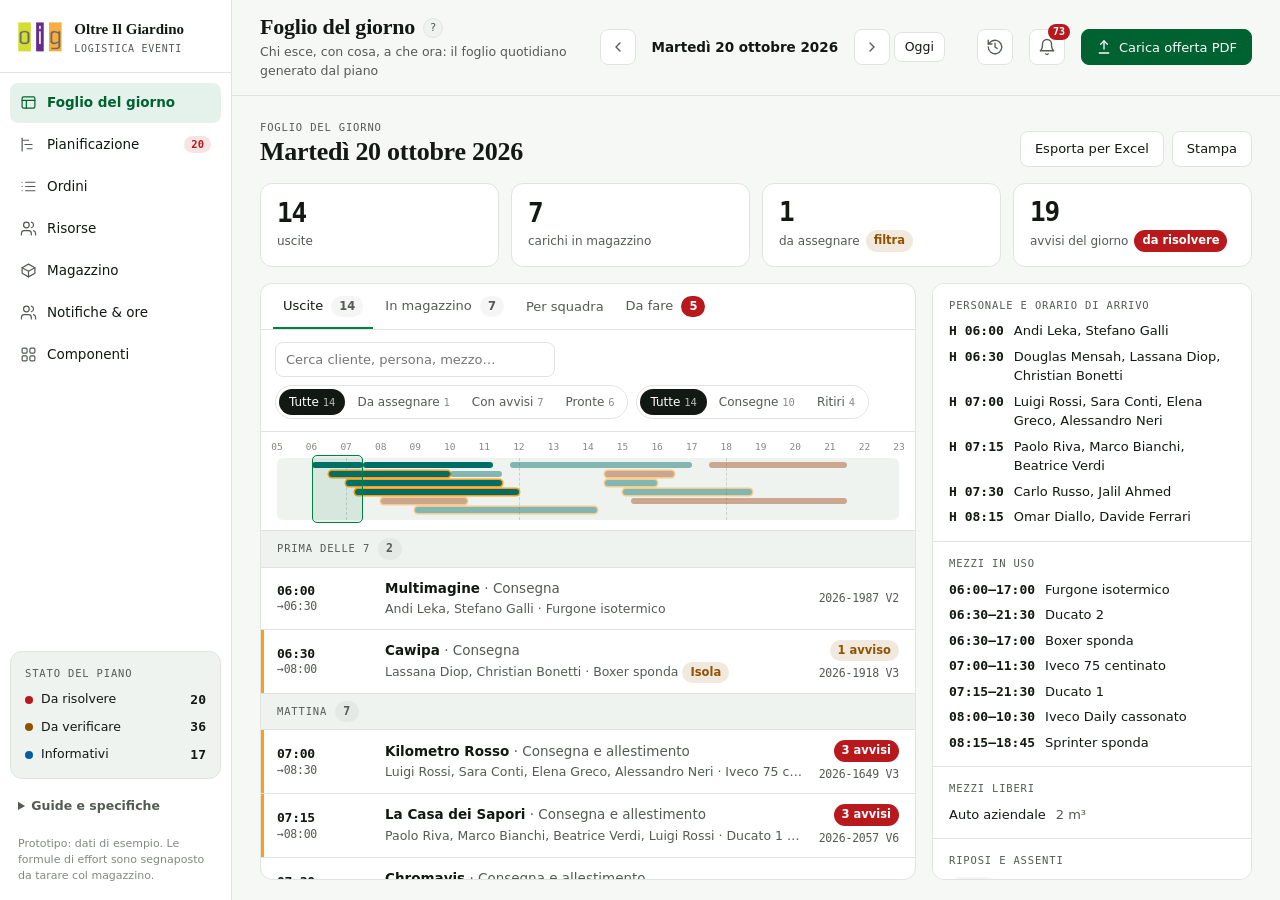
==== commit e5a5dd53: "Guide e specifiche collegate dalla barra laterale dei due prototipi (pagine GitHub Pages) Co-Authore" ====
--- a/Prototipo/index.html
+++ b/Prototipo/index.html
@@ -88,6 +88,13 @@
 .health{margin:10px; padding:14px; border:1px solid var(--border); border-radius:var(--r-lg); background:var(--sunken); display:grid; gap:8px}
 .health .row{justify-content:space-between; font-size:12.5px}
 .health b{font-family:var(--font-mono); font-size:13px}
+.side-docs{margin:0 10px; font-size:12.5px}
+.side-docs summary{padding:8px 8px; border-radius:var(--r); color:var(--muted); cursor:pointer; font-weight:600}
+.side-docs summary:hover{background:var(--hover); color:var(--fg)}
+.side-docs ul{list-style:none; margin:2px 0 4px; padding:0}
+.side-docs a{display:block; padding:6px 8px 6px 20px; border-radius:var(--r); color:var(--accent-ink); text-decoration:none}
+.side-docs a:hover{background:var(--hover); text-decoration:underline}
+.side-docs a::after{content:" ↗"; color:var(--faint)}
 .side-foot{padding:12px 18px 16px; font-size:11px; color:var(--faint); line-height:1.45}
 
 .main{min-width:0; display:flex; flex-direction:column}
@@ -608,7 +615,7 @@
   .brand div{display:none}
   .nav{flex-direction:row; padding:6px; overflow:visible}
   .nav .lbl{display:none}
-  .health,.side-foot{display:none}
+  .health,.side-foot,.side-docs{display:none}
   .topbar{position:static; padding:12px 16px}
   .view{padding:16px 16px 40px}
   .datenav .label{min-width:0}
@@ -639,6 +646,8 @@
     </div>
     <nav class="nav" id="nav" aria-label="Sezioni"></nav>
     <div class="health" id="health" aria-live="polite"></div>
+    <!-- guide: le pagine .md pubblicate da GitHub Pages (Jekyll le rende HTML); funziona anche aprendo il file da disco, con internet -->
+    <details class="side-docs"><summary>Guide e specifiche</summary><ul><li><a href="https://uvolpato.github.io/OltreIlGiardino/Guida_Prototipo.html" target="_blank" rel="noopener">Guida al prototipo</a></li><li><a href="https://uvolpato.github.io/OltreIlGiardino/Specifiche_Prototipo_2026-10-20.html" target="_blank" rel="noopener">Specifiche dal prototipo</a></li><li><a href="https://uvolpato.github.io/OltreIlGiardino/Documentazione_UI.html" target="_blank" rel="noopener">Documentazione interfaccia</a></li><li><a href="https://uvolpato.github.io/OltreIlGiardino/PRD_Pianificatore_Logistica.html" target="_blank" rel="noopener">PRD Pianificatore</a></li><li><a href="https://uvolpato.github.io/OltreIlGiardino/Documento_Tecnico_Sistema.html" target="_blank" rel="noopener">Documento tecnico</a></li></ul></details>
     <p class="side-foot">Prototipo: dati di esempio. Le formule di effort sono segnaposto da tarare col magazzino.</p>
   </aside>
 
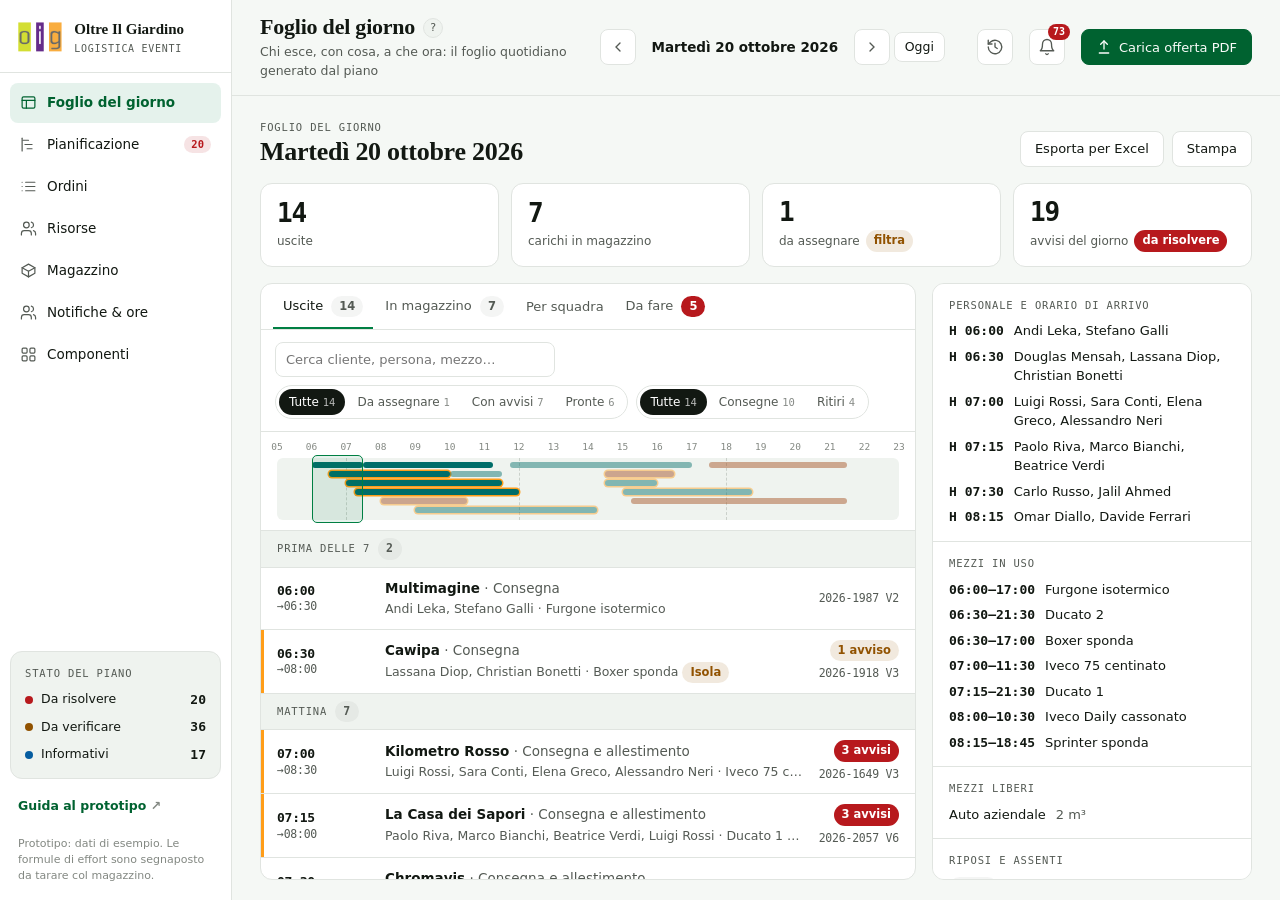
==== commit 064e0c47: "Link alla sola guida di ciascun prototipo, nuova guida del Catalogo, Catalogo che parte sempre dalla" ====
--- a/Prototipo/index.html
+++ b/Prototipo/index.html
@@ -88,13 +88,9 @@
 .health{margin:10px; padding:14px; border:1px solid var(--border); border-radius:var(--r-lg); background:var(--sunken); display:grid; gap:8px}
 .health .row{justify-content:space-between; font-size:12.5px}
 .health b{font-family:var(--font-mono); font-size:13px}
-.side-docs{margin:0 10px; font-size:12.5px}
-.side-docs summary{padding:8px 8px; border-radius:var(--r); color:var(--muted); cursor:pointer; font-weight:600}
-.side-docs summary:hover{background:var(--hover); color:var(--fg)}
-.side-docs ul{list-style:none; margin:2px 0 4px; padding:0}
-.side-docs a{display:block; padding:6px 8px 6px 20px; border-radius:var(--r); color:var(--accent-ink); text-decoration:none}
-.side-docs a:hover{background:var(--hover); text-decoration:underline}
-.side-docs a::after{content:" ↗"; color:var(--faint)}
+.side-docs{display:block; margin:0 10px; padding:8px; border-radius:var(--r); font-size:12.5px; font-weight:600; color:var(--accent-ink); text-decoration:none}
+.side-docs:hover{background:var(--hover); text-decoration:underline}
+.side-docs::after{content:" ↗"; color:var(--faint)}
 .side-foot{padding:12px 18px 16px; font-size:11px; color:var(--faint); line-height:1.45}
 
 .main{min-width:0; display:flex; flex-direction:column}
@@ -241,6 +237,13 @@
   .view.fit .planner{flex:1; min-height:0; align-items:stretch}
   .view.fit .planner > .card{display:flex; flex-direction:column; min-height:0}
   .view.fit .gscroll,.view.fit .alerts-scroll{flex:1; min-height:0; max-height:none}
+  /* vista con una sola card che contiene un datatable (sopra possono esserci kpi o note): la card riempie lo spazio,
+     scorrono solo le righe con l'intestazione sticky. Viste con più card scorrono come pagina. */
+  .view:has(> .card > .table-box):not(:has(> .card ~ .card)){overflow:hidden; padding-bottom:20px}
+  .view:has(> .card > .table-box):not(:has(> .card ~ .card)) > *{flex:none}
+  .view:has(> .card > .table-box):not(:has(> .card ~ .card)) > .card{flex:1; min-height:0; display:flex; flex-direction:column}
+  .view:has(> .card > .table-box):not(:has(> .card ~ .card)) > .card > *{flex:none}
+  .view:has(> .card > .table-box):not(:has(> .card ~ .card)) > .card > .table-box{flex:1 1 0; min-height:120px; overflow:auto}
 }
 .legend{flex:none; display:flex; gap:6px 16px; flex-wrap:wrap; padding:12px 16px; border-top:1px solid var(--border); font-size:12px; color:var(--muted)}
 
@@ -646,8 +649,8 @@
     </div>
     <nav class="nav" id="nav" aria-label="Sezioni"></nav>
     <div class="health" id="health" aria-live="polite"></div>
-    <!-- guide: le pagine .md pubblicate da GitHub Pages (Jekyll le rende HTML); funziona anche aprendo il file da disco, con internet -->
-    <details class="side-docs"><summary>Guide e specifiche</summary><ul><li><a href="https://uvolpato.github.io/OltreIlGiardino/Guida_Prototipo.html" target="_blank" rel="noopener">Guida al prototipo</a></li><li><a href="https://uvolpato.github.io/OltreIlGiardino/Specifiche_Prototipo_2026-10-20.html" target="_blank" rel="noopener">Specifiche dal prototipo</a></li><li><a href="https://uvolpato.github.io/OltreIlGiardino/Documentazione_UI.html" target="_blank" rel="noopener">Documentazione interfaccia</a></li><li><a href="https://uvolpato.github.io/OltreIlGiardino/PRD_Pianificatore_Logistica.html" target="_blank" rel="noopener">PRD Pianificatore</a></li><li><a href="https://uvolpato.github.io/OltreIlGiardino/Documento_Tecnico_Sistema.html" target="_blank" rel="noopener">Documento tecnico</a></li></ul></details>
+    <!-- guida: la pagina .md pubblicata da GitHub Pages (Jekyll la rende HTML) -->
+    <a class="side-docs" href="https://uvolpato.github.io/OltreIlGiardino/Guida_Prototipo.html" target="_blank" rel="noopener">Guida al prototipo</a>
     <p class="side-foot">Prototipo: dati di esempio. Le formule di effort sono segnaposto da tarare col magazzino.</p>
   </aside>
 
